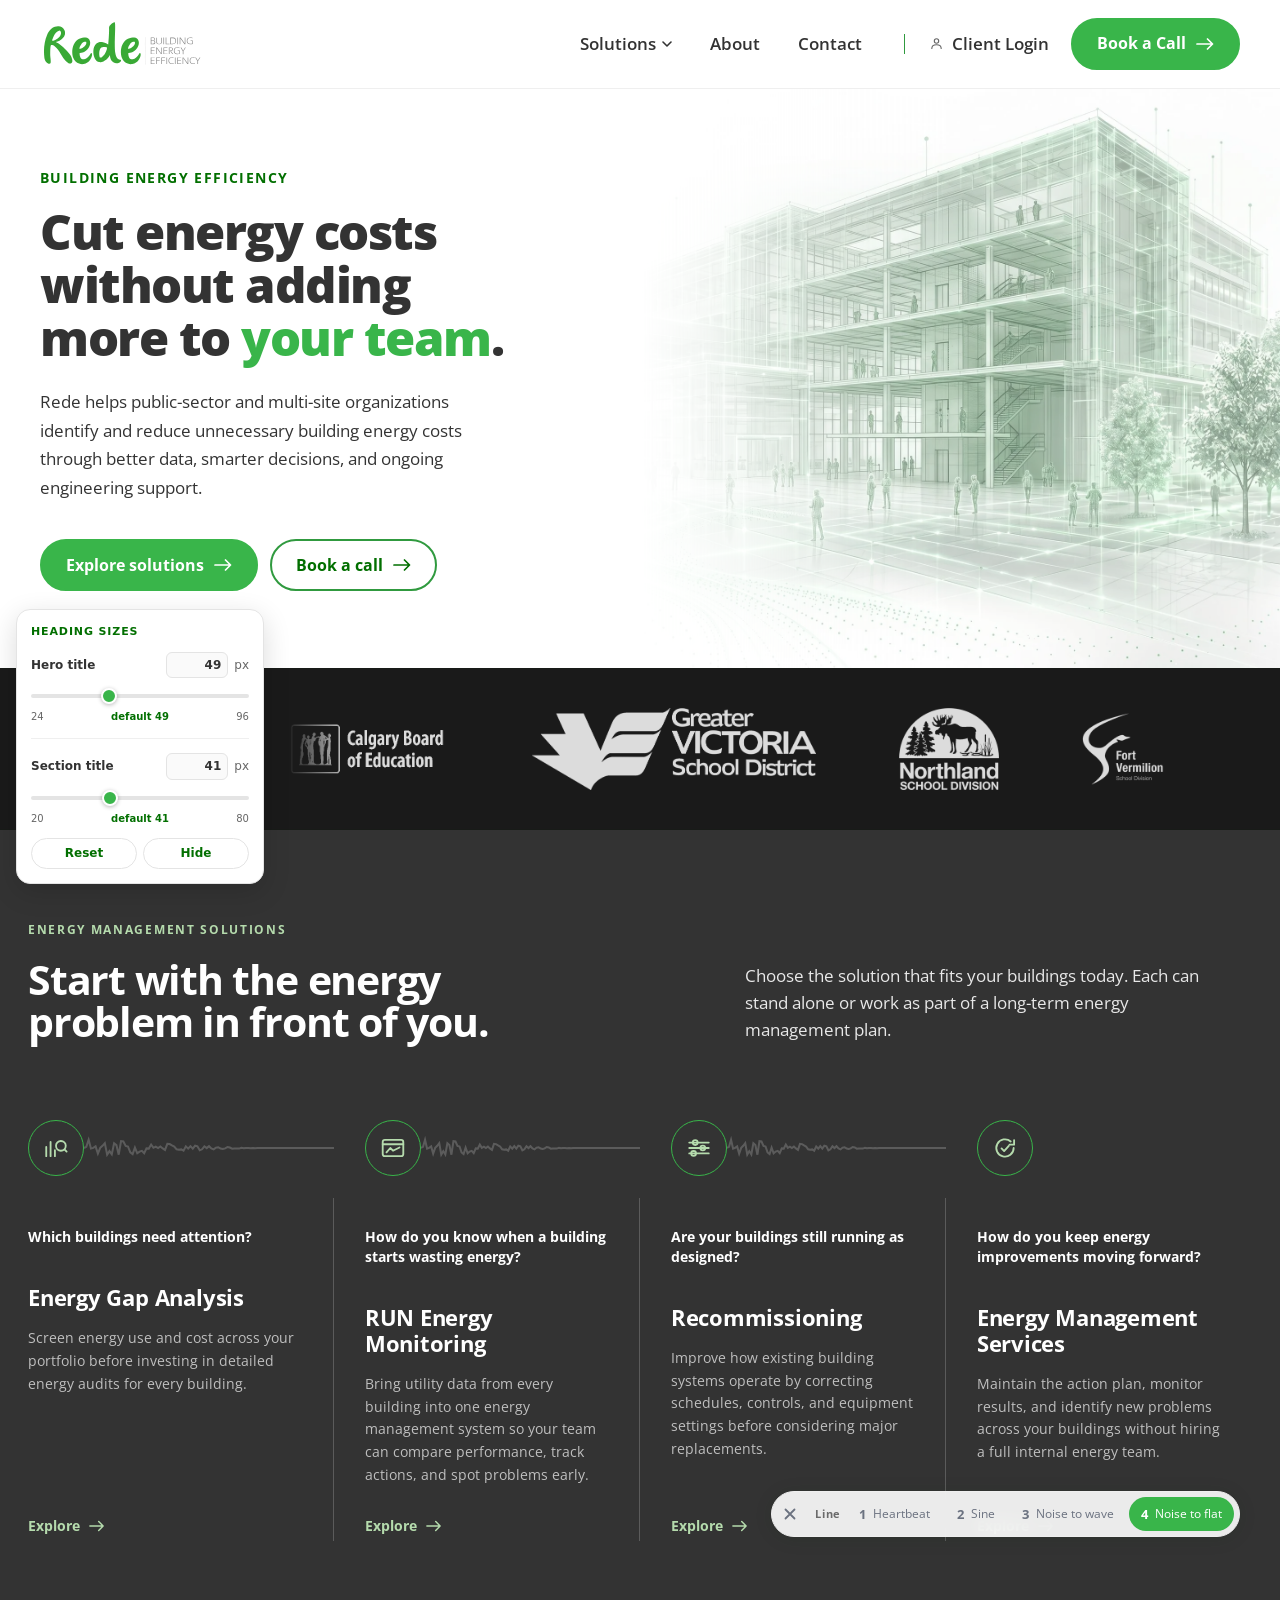
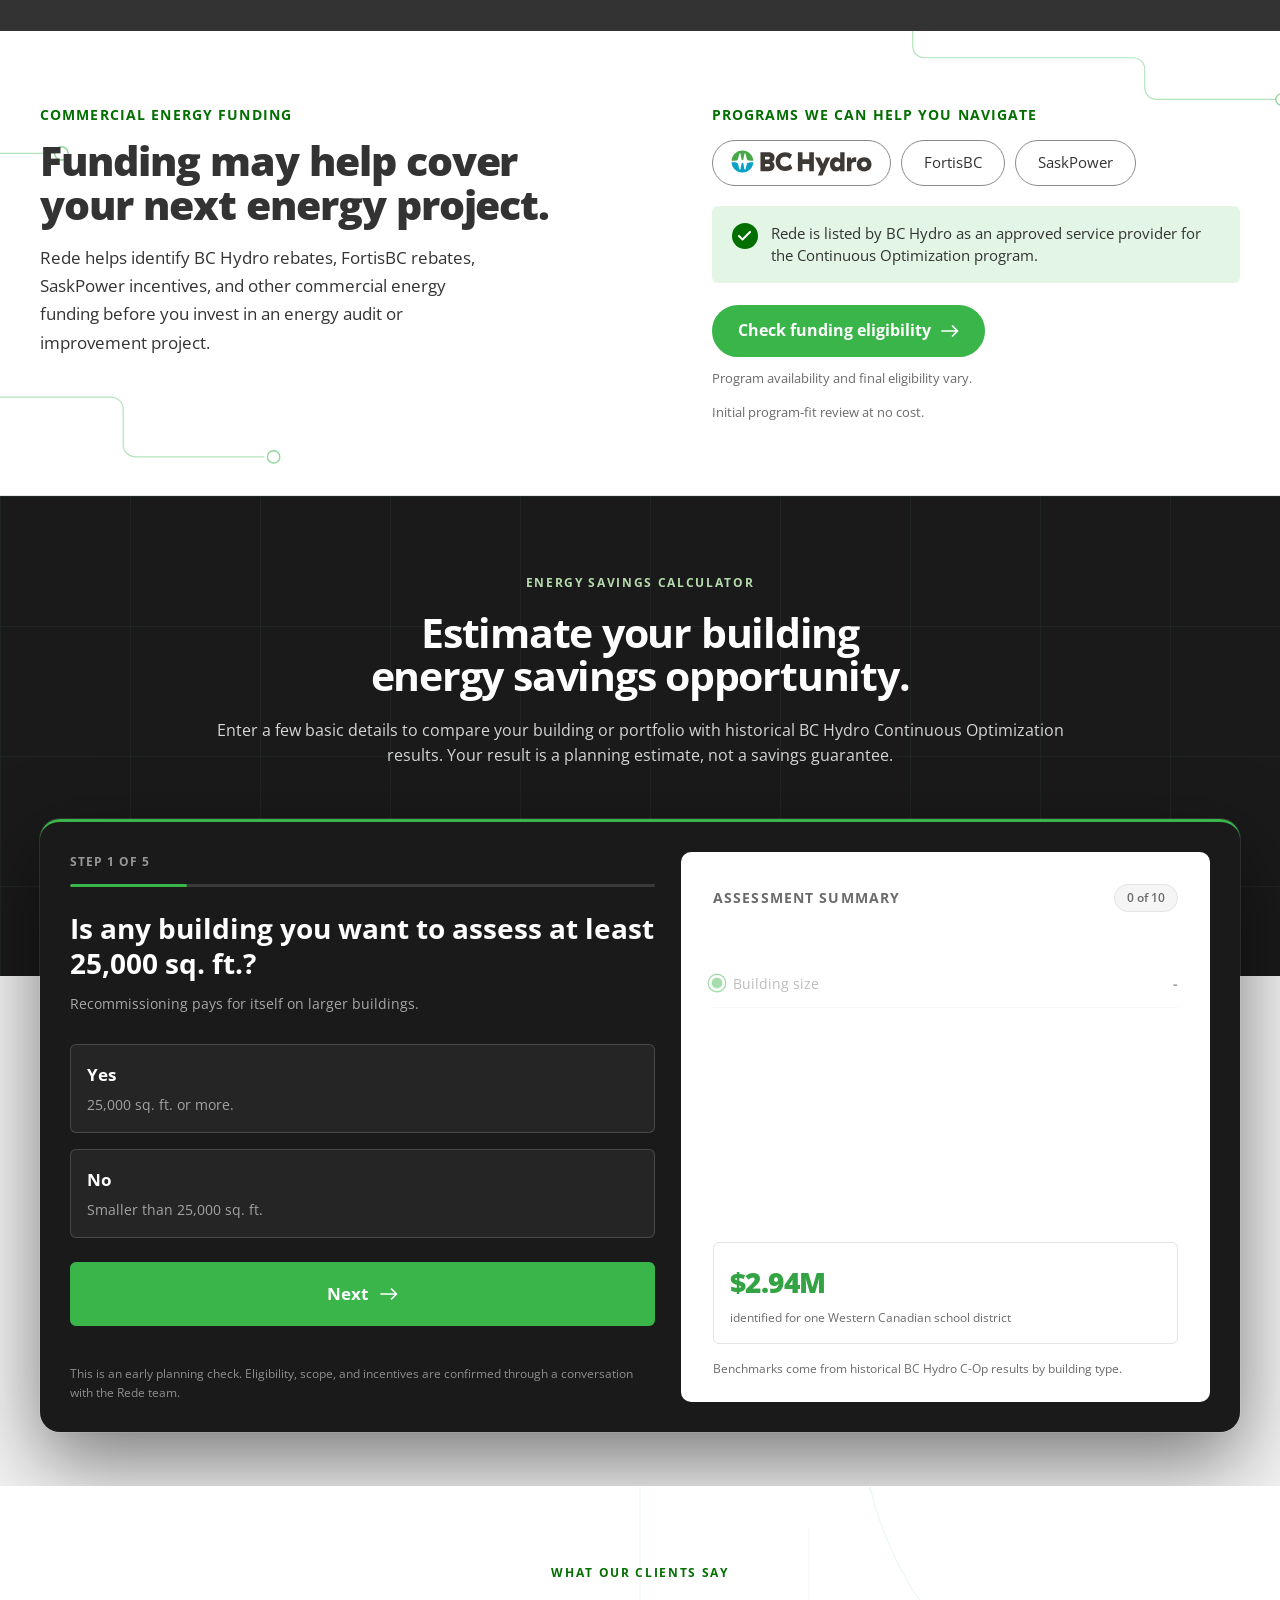
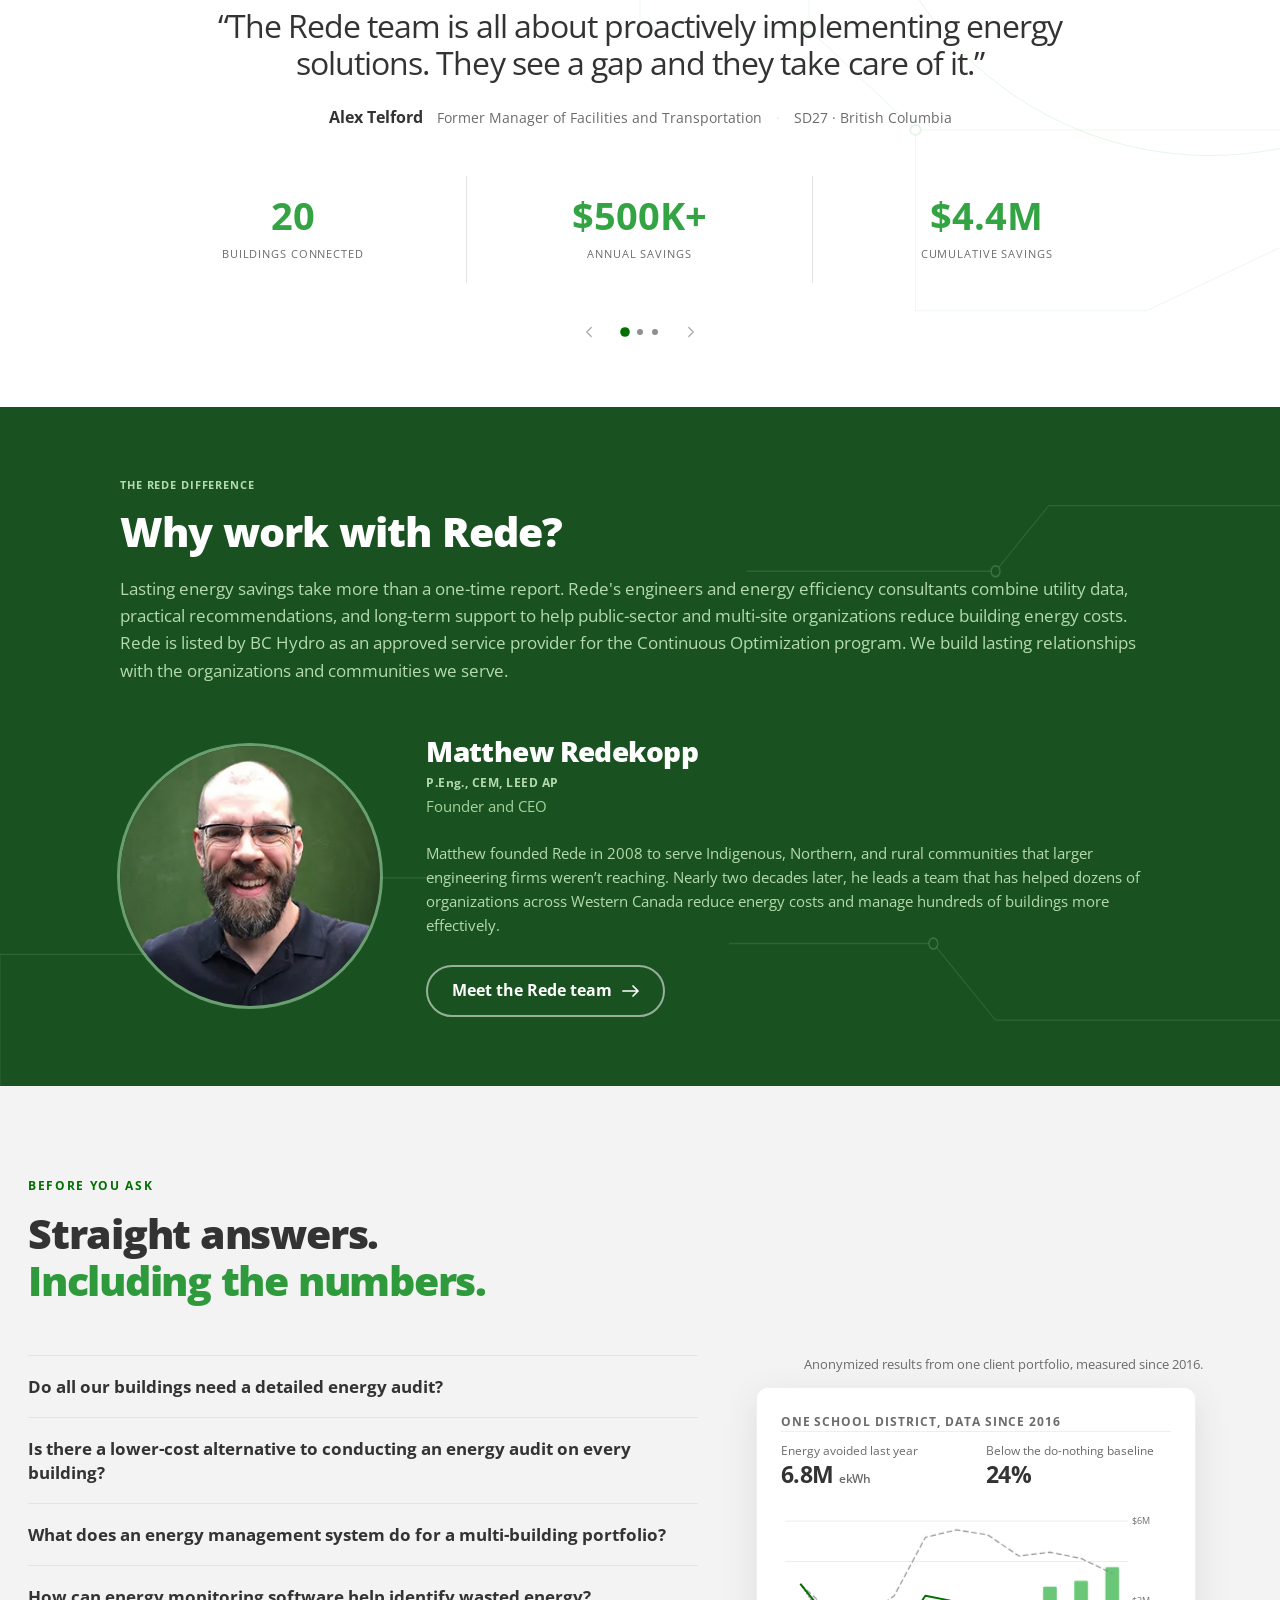
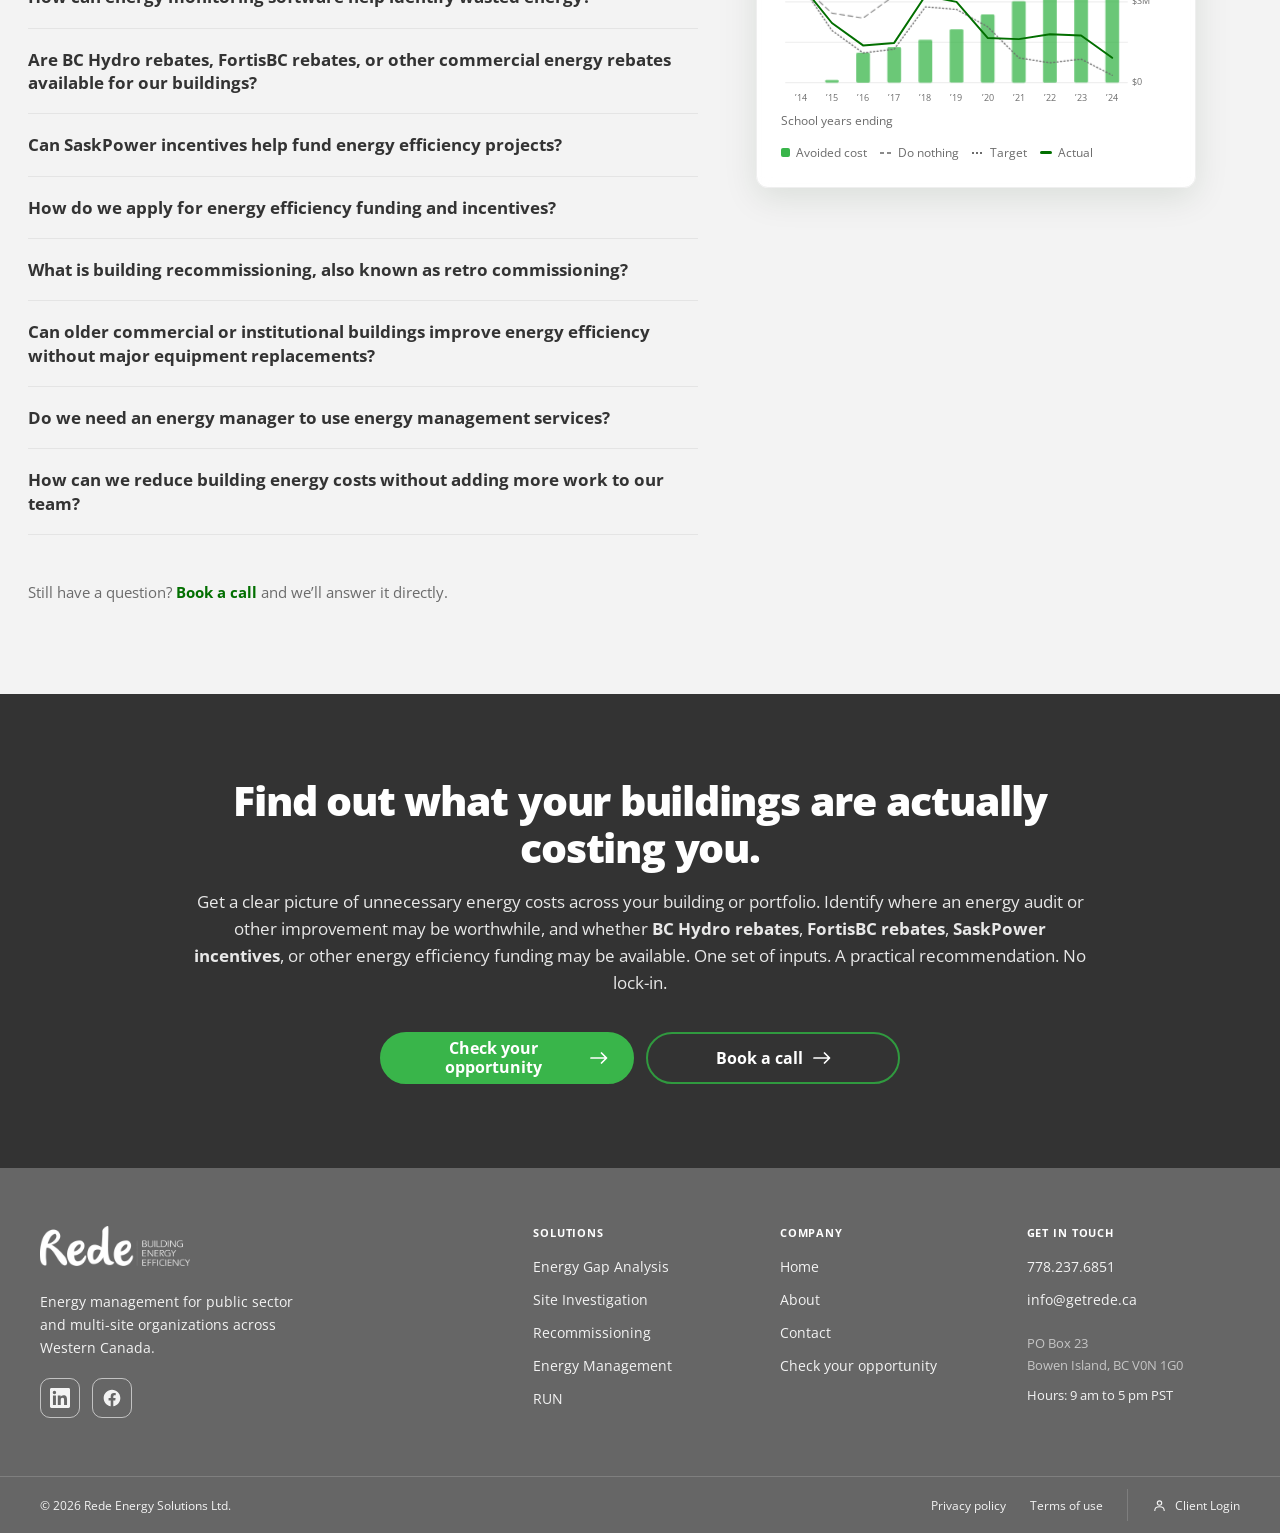
==== index.html @ 1fde62d8 "Solo BC Hydro conserva su logo; FortisBC y SaskPower vuelven a texto Lo pide el usuario. Encaja con " ====
<!DOCTYPE html>
<html lang="en-CA">
<head>
<meta charset="UTF-8">
<meta name="viewport" content="width=device-width, initial-scale=1.0">
<title>Rede Energy Solutions | Building Energy Efficiency</title>
<meta name="description" content="Rede helps public sector and multi-site organizations find and recover unnecessary energy costs through better data, smarter decisions, and engineering expertise that stays engaged for the long term.">

<!-- Maqueta de trabajo interna. No debe indexarse. -->
<meta name="robots" content="noindex, nofollow">

<link rel="preconnect" href="https://fonts.googleapis.com">
<link rel="preconnect" href="https://fonts.gstatic.com" crossorigin>
<link href="https://fonts.googleapis.com/css2?family=Open+Sans:wght@400;600;700;800&display=swap" rel="stylesheet">

<link rel="stylesheet" href="css/tokens.css?v=202610231005">
<link rel="stylesheet" href="css/style.css?v=202610231005">
<link rel="stylesheet" href="css/d2.css?v=202610231005">
<link rel="stylesheet" href="css/d2-variantes.css?v=202610231005">
<!-- selector.css retirado con el selector de version (3/9/2026): solo
     define .selector-v y una regla que lo recolocaba en modo edicion.
     Las otras dos paginas lo siguen cargando. -->
<!-- Regulador de tamano de titulares: herramienta de trabajo -->
<link rel="stylesheet" href="css/ajuste-titulos.css?v=202610231005">
</head>
<body class="d2 home-page">

<!-- ==========================================================================
     BARRA SUPERIOR
     Enlaces secundarios, como en la referencia. Saca Client Login del
     header principal y le deja sitio a la navegacion.
     ========================================================================== -->
<!-- ==========================================================================
     HEADER
     Al montarlo en Elementor: UN SOLO contenedor raiz.
     Ver Get Rede/WORDPRESS-ARRANQUE.md, esto costo 6 horas en BCGGA.
     ========================================================================== -->
<header class="header" id="header">
  <div class="header__inner">

    <a href="index.html" class="header__logo" aria-label="Rede Energy Solutions, home">
      <img src="assets/Rede-logo.svg" alt="Rede, Building Energy Efficiency" width="360" height="108">
    </a>

    <nav class="nav" aria-label="Main">
      <ul class="nav__list">
        <li class="nav__item nav__item--has-drop">
          <button class="nav__link nav__toggle" aria-expanded="false" aria-controls="drop-solutions">
            Solutions
            <svg class="nav__caret" width="10" height="6" viewBox="0 0 10 6" aria-hidden="true">
              <path d="M1 1l4 4 4-4" fill="none" stroke="currentColor" stroke-width="1.6"
                    stroke-linecap="round" stroke-linejoin="round"/>
            </svg>
          </button>
          <div class="nav__drop" id="drop-solutions" hidden>

            <ul class="nav__drop__lista">
              <li>
                <a href="energy-gap-analysis.html" data-mega-img="assets/img/banners/senal-1.jpg" data-mega-cif="9.5%" data-mega-txt="average historical cost reduction for schools.">
                  <span class="nav__drop__icono" aria-hidden="true">
                    <!-- Lupa sobre grafico: el diagnostico -->
                    <svg width="22" height="22" viewBox="0 0 24 24" fill="none">
                      <circle cx="10.5" cy="10.5" r="6.5" stroke="currentColor" stroke-width="1.8"/>
                      <path d="M15.5 15.5L21 21" stroke="currentColor" stroke-width="1.8" stroke-linecap="round"/>
                      <path d="M8 11.5v2M10.5 8.5v5M13 10v3.5" stroke="currentColor" stroke-width="1.6" stroke-linecap="round"/>
                    </svg>
                  </span>
                  <span>Energy Gap Analysis<small>Affordable one-time diagnostic</small></span>
                </a>
              </li>

              <li>
                <a href="run.html" data-mega-img="assets/img/banners/consumo-descendente.jpg" data-mega-cif="$2.94M" data-mega-txt="identified for one Western Canadian school district.">
                  <span class="nav__drop__icono" aria-hidden="true">
                    <!-- Panel de control: la plataforma -->
                    <svg width="22" height="22" viewBox="0 0 24 24" fill="none">
                      <rect x="3" y="4" width="18" height="16" rx="2" stroke="currentColor" stroke-width="1.8"/>
                      <path d="M3 9h18" stroke="currentColor" stroke-width="1.8"/>
                      <path d="M7 13v3M11 12v4M15 14v2" stroke="currentColor" stroke-width="1.8" stroke-linecap="round"/>
                    </svg>
                  </span>
                  <span>RUN<small>Utility management platform</small></span>
                </a>
              </li>

              <li>
                <a href="recommissioning.html" data-mega-img="assets/img/banners/esquema-mecanico.jpg" data-mega-cif="1.8 yrs" data-mega-txt="average simple payback across school projects.">
                  <span class="nav__drop__icono" aria-hidden="true">
                    <!-- Llave inglesa: el ajuste de la instalacion.
                         Un solo trazo cerrado: boca abierta arriba y mango en
                         diagonal. El anterior llevaba un fragmento suelto que
                         se leia como un trazo roto. -->
                    <svg width="22" height="22" viewBox="0 0 24 24" fill="none">
                      <path d="M15.6 3.4a5 5 0 00-4.9 8.3l-6.4 6.4a1.9 1.9 0 002.6 2.6l6.4-6.4a5 5 0 008.3-4.9l-3.1 3.1-3.4-.6-.6-3.4 3.1-3.1z"
                            stroke="currentColor" stroke-width="1.7" stroke-linejoin="round"/>
                    </svg>
                  </span>
                  <span>Recommissioning<small>Project-based service</small></span>
                </a>
              </li>

              <li>
                <a href="energy-management.html" data-mega-img="assets/img/banners/senal-3.jpg" data-mega-cif="2008" data-mega-txt="working with public sector portfolios since.">
                  <span class="nav__drop__icono" aria-hidden="true">
                    <!-- Ciclo continuo: el programa que no termina.
                         Puntas en V tangentes al arco. Las anteriores eran
                         escuadras y no se leian como flecha. -->
                    <svg width="22" height="22" viewBox="0 0 24 24" fill="none">
                      <path d="M20.5 12a8.5 8.5 0 01-14.6 5.9" stroke="currentColor"
                            stroke-width="1.7" stroke-linecap="round"/>
                      <path d="M3.5 12a8.5 8.5 0 0114.6-5.9" stroke="currentColor"
                            stroke-width="1.7" stroke-linecap="round"/>
                      <path d="M9.4 18.4L5.9 17.9l-.5 3.5" stroke="currentColor"
                            stroke-width="1.7" stroke-linecap="round" stroke-linejoin="round"/>
                      <path d="M14.6 5.6l3.5.5.5-3.5" stroke="currentColor"
                            stroke-width="1.7" stroke-linecap="round" stroke-linejoin="round"/>
                    </svg>
                  </span>
                  <span>Energy Management<small>Full-service program</small></span>
                </a>
              </li>
            </ul>

            <!-- El destacado: en la referencia es una imagen suelta. Aqui la
                 imagen va de fondo y encima el dato que Rede tiene que contar. -->
            <div class="nav__drop__destacado">
              <picture><source srcset="assets/img/banners/esquema-mecanico.webp" type="image/webp"><img src="assets/img/banners/esquema-mecanico.jpg" alt="" aria-hidden="true" decoding="async" data-mega-destino></picture>
              <p class="nav__drop__cifra" data-mega-cifra>$2.94M</p>
              <p class="nav__drop__texto" data-mega-texto>
                identified for one Western Canadian school district.
              </p>
              <a href="#calculator" class="nav__drop__enlace">
                Check your opportunity
                <svg width="18" height="12" viewBox="0 0 18 12" aria-hidden="true">
                  <path d="M11.5 1L16.5 6L11.5 11M16 6H1" fill="none" stroke="currentColor"
                        stroke-width="1.8" stroke-linecap="round" stroke-linejoin="round"/>
                </svg>
              </a>
            </div>

          </div>
        </li>
        <li class="nav__item"><a class="nav__link" href="about.html">About</a></li>
        <li class="nav__item"><a class="nav__link" href="contact.html">Contact</a></li>
      </ul>
    </nav>

    <div class="header__actions">
      <a href="client-login.html" class="d2-btn d2-btn--linea header__login-btn">
        <svg width="15" height="15" viewBox="0 0 24 24" fill="none" aria-hidden="true">
          <circle cx="12" cy="8" r="3.5" stroke="currentColor" stroke-width="1.8"/>
          <path d="M4.5 20c0-3.6 3.4-6 7.5-6s7.5 2.4 7.5 6" stroke="currentColor"
                stroke-width="1.8" stroke-linecap="round"/>
        </svg>
        Client Login
      </a>
      <a href="contact.html" class="d2-btn d2-btn--solido">
        Book a Call
        <svg width="18" height="12" viewBox="0 0 18 12" aria-hidden="true">
          <path d="M11.5 1L16.5 6L11.5 11M16 6H1" fill="none" stroke="currentColor"
                stroke-width="1.7" stroke-linecap="round" stroke-linejoin="round"/>
        </svg>
      </a>
    </div>

    <button class="burger" aria-label="Open menu" aria-expanded="false" aria-controls="mobile-menu">
      <span></span><span></span><span></span>
    </button>
  </div>

    <!-- El velo: atenua la pagina y es la zona de cierre al tocar fuera. -->
  <div class="menu-velo" id="menu-velo" hidden></div>

  <div class="mobile-menu" id="mobile-menu" hidden>

    <!-- El panel tapa el header entero, asi que la marca se repite aqui: sin
         ella el menu abierto no dice de quien es. -->
    <a href="index.html" class="mobile-menu__logo" aria-label="Rede Energy Solutions, home">
      <img src="assets/Rede-logo.svg" alt="Rede, Building Energy Efficiency" width="360" height="108">
    </a>

    <nav aria-label="Mobile">

      <p class="mobile-menu__rotulo">Solutions</p>
      <div class="mobile-menu__sub">
        <a href="energy-gap-analysis.html">
          <span class="mobile-menu__icono" aria-hidden="true">
            <svg width="22" height="22" viewBox="0 0 24 24" fill="none">
              <circle cx="10.5" cy="10.5" r="6.5" stroke="currentColor" stroke-width="1.8"/>
              <path d="M15.5 15.5L21 21" stroke="currentColor" stroke-width="1.8" stroke-linecap="round"/>
              <path d="M8 11.5v2M10.5 8.5v5M13 10v3.5" stroke="currentColor" stroke-width="1.6" stroke-linecap="round"/>
              </svg>
          </span>
          <span>Energy Gap Analysis<small>Affordable one-time diagnostic</small></span>
        </a>
        <a href="run.html">
          <span class="mobile-menu__icono" aria-hidden="true">
            <svg width="22" height="22" viewBox="0 0 24 24" fill="none">
              <rect x="3" y="4" width="18" height="16" rx="2" stroke="currentColor" stroke-width="1.8"/>
              <path d="M3 9h18" stroke="currentColor" stroke-width="1.8"/>
              <path d="M7 13v3M11 12v4M15 14v2" stroke="currentColor" stroke-width="1.8" stroke-linecap="round"/>
              </svg>
          </span>
          <span>RUN<small>Utility management platform</small></span>
        </a>
        <a href="recommissioning.html">
          <span class="mobile-menu__icono" aria-hidden="true">
            <svg width="22" height="22" viewBox="0 0 24 24" fill="none">
              <path d="M15.6 3.4a5 5 0 00-4.9 8.3l-6.4 6.4a1.9 1.9 0 002.6 2.6l6.4-6.4a5 5 0 008.3-4.9l-3.1 3.1-3.4-.6-.6-3.4 3.1-3.1z"
              stroke="currentColor" stroke-width="1.7" stroke-linejoin="round"/>
              </svg>
          </span>
          <span>Recommissioning<small>Project-based service</small></span>
        </a>
        <a href="energy-management.html">
          <span class="mobile-menu__icono" aria-hidden="true">
            <svg width="22" height="22" viewBox="0 0 24 24" fill="none">
              <path d="M20.5 12a8.5 8.5 0 01-14.6 5.9" stroke="currentColor"
              stroke-width="1.7" stroke-linecap="round"/>
              <path d="M3.5 12a8.5 8.5 0 0114.6-5.9" stroke="currentColor"
              stroke-width="1.7" stroke-linecap="round"/>
              <path d="M9.4 18.4L5.9 17.9l-.5 3.5" stroke="currentColor"
              stroke-width="1.7" stroke-linecap="round" stroke-linejoin="round"/>
              <path d="M14.6 5.6l3.5.5.5-3.5" stroke="currentColor"
              stroke-width="1.7" stroke-linecap="round" stroke-linejoin="round"/>
              </svg>
          </span>
          <span>Energy Management<small>Full-service program</small></span>
        </a>
      </div>

      <a href="about.html" class="mobile-menu__raiz">About</a>
      <a href="contact.html" class="mobile-menu__raiz">Contact</a>
      <a href="client-login.html" class="mobile-menu__raiz">Client Login</a>
    </nav>

    <a href="contact.html" class="btn btn--primary btn--block">Book a Call</a>
  </div>
</header>


<!-- ==========================================================================
     HERO

     Copy aprobado, sin cambios. El fondo es el render de la empresa: dibujo
     a lapiz de los edificios con lineas de circuito verdes.
     ========================================================================== -->
<!-- ==========================================================================
     HERO — CARRUSEL DE VARIANTES

     Tres versiones del mismo hero para elegir. No gira solo: se cambia con
     los controles, con el teclado o arrastrando en el movil.

     Las tres comparten el MISMO marcado. Lo unico que cambia es una clase en
     la seccion, asi que lo que se compara es la misma pieza con un ajuste,
     sin diferencias escondidas de maquetacion.

     Es andamiaje de decision: al elegir una, se quedan la diapositiva
     ganadora y se retira el resto.
     ========================================================================== -->

<div class="d2-caru" id="caru-hero" data-caru data-caru-fijo="0">

  <div class="d2-caru__diapo es-activa" role="tabpanel" aria-label="Option 1: Original hero">
    <section class="d2-hero">

      <picture><source srcset="assets/img/hero-distrito.webp" type="image/webp"><img class="d2-hero__fondo es-enc-escena" src="assets/img/hero-distrito.jpg"
           alt="" aria-hidden="true" width="1920" height="1304" fetchpriority="high"></picture>

      <div class="d2-hero__inner">

        <div class="d2-hero__texto">
          <p class="d2-hero__eyebrow d2-entra">Building Energy Efficiency</p>

          <h1 class="d2-hero__titulo d2-entra">
            Cut energy costs without adding more to <span class="acento">your team</span>.
          </h1>

          <p class="d2-hero__lead d2-entra">
            Rede helps public-sector and multi-site organizations identify and reduce unnecessary building energy costs through better data, smarter decisions, and ongoing engineering support.
          </p>

          <div class="d2-hero__acciones d2-entra">
            <a href="#solutions" class="d2-btn d2-btn--solido">
              Explore solutions
              <svg width="18" height="12" viewBox="0 0 18 12" aria-hidden="true">
                <path d="M11.5 1L16.5 6L11.5 11M16 6H1" fill="none" stroke="currentColor"
                      stroke-width="1.7" stroke-linecap="round" stroke-linejoin="round"/>
              </svg>
            </a>
            <a href="contact.html" class="d2-btn d2-btn--linea">
              Book a call
              <svg width="18" height="12" viewBox="0 0 18 12" aria-hidden="true">
                <path d="M11.5 1L16.5 6L11.5 11M16 6H1" fill="none" stroke="currentColor"
                      stroke-width="1.7" stroke-linecap="round" stroke-linejoin="round"/>
              </svg>
            </a>
          </div>
        </div>

          <!-- EL PANEL DE DATOS SE MUDO AL FAQ (16/9/2026)

          La grafica de los doce anos, con su rotulo y sus dos cifras, vive
          ahora en la seccion de preguntas: es donde el titular promete
          numeros --"Straight answers. Including the numbers."-- y donde el
          dato responde a algo que el visitante acaba de preguntarse.

          El hero se queda solo con la ilustracion del edificio. -->
      </div>
    </section>
  </div>

  <div class="d2-caru__diapo" role="tabpanel" aria-label="Option 2: Smaller panel, render on the right" hidden>
    <section class="d2-hero es-variante-b">

      <picture><source srcset="assets/img/building-render.webp" type="image/webp"><img class="d2-hero__fondo" src="assets/img/building-render.jpg"
           alt="" aria-hidden="true" width="1920" height="1047" fetchpriority="high"></picture>

      <div class="d2-hero__inner">

        <div class="d2-hero__texto">
          <p class="d2-hero__eyebrow d2-entra">Building Energy Efficiency</p>

          <h1 class="d2-hero__titulo d2-entra">
            Cut energy costs without adding more to <span class="acento">your team</span>.
          </h1>

          <p class="d2-hero__lead d2-entra">
            Rede helps public-sector and multi-site organizations identify and reduce unnecessary building energy costs through better data, smarter decisions, and ongoing engineering support.
          </p>

          <div class="d2-hero__acciones d2-entra">
            <a href="#solutions" class="d2-btn d2-btn--solido">
              Explore solutions
              <svg width="18" height="12" viewBox="0 0 18 12" aria-hidden="true">
                <path d="M11.5 1L16.5 6L11.5 11M16 6H1" fill="none" stroke="currentColor"
                      stroke-width="1.7" stroke-linecap="round" stroke-linejoin="round"/>
              </svg>
            </a>
            <a href="contact.html" class="d2-btn d2-btn--linea">
              Book a call
              <svg width="18" height="12" viewBox="0 0 18 12" aria-hidden="true">
                <path d="M11.5 1L16.5 6L11.5 11M16 6H1" fill="none" stroke="currentColor"
                      stroke-width="1.7" stroke-linecap="round" stroke-linejoin="round"/>
              </svg>
            </a>
          </div>
        </div>

      </div>
    </section>
  </div>

  <div class="d2-caru__diapo" role="tabpanel" aria-label="Option 3: Translucent panel, render on the right" hidden>
    <section class="d2-hero es-variante-c">

      <picture><source srcset="assets/img/building-render.webp" type="image/webp"><img class="d2-hero__fondo" src="assets/img/building-render.jpg"
           alt="" aria-hidden="true" width="1920" height="1047" fetchpriority="high"></picture>

      <div class="d2-hero__inner">

        <div class="d2-hero__texto">
          <p class="d2-hero__eyebrow d2-entra">Building Energy Efficiency</p>

          <h1 class="d2-hero__titulo d2-entra">
            Cut energy costs without adding more to <span class="acento">your team</span>.
          </h1>

          <p class="d2-hero__lead d2-entra">
            Rede helps public-sector and multi-site organizations identify and reduce unnecessary building energy costs through better data, smarter decisions, and ongoing engineering support.
          </p>

          <div class="d2-hero__acciones d2-entra">
            <a href="#solutions" class="d2-btn d2-btn--solido">
              Explore solutions
              <svg width="18" height="12" viewBox="0 0 18 12" aria-hidden="true">
                <path d="M11.5 1L16.5 6L11.5 11M16 6H1" fill="none" stroke="currentColor"
                      stroke-width="1.7" stroke-linecap="round" stroke-linejoin="round"/>
              </svg>
            </a>
            <a href="contact.html" class="d2-btn d2-btn--linea">
              Book a call
              <svg width="18" height="12" viewBox="0 0 18 12" aria-hidden="true">
                <path d="M11.5 1L16.5 6L11.5 11M16 6H1" fill="none" stroke="currentColor"
                      stroke-width="1.7" stroke-linecap="round" stroke-linejoin="round"/>
              </svg>
            </a>
          </div>
        </div>

      </div>
    </section>
  </div>

  <div class="d2-caru__mandos">
    <button class="d2-caru__ocultar" type="button" data-caru-ocultar aria-expanded="true" aria-label="Close options">
      <svg width="12" height="12" viewBox="0 0 12 12" aria-hidden="true"><path d="M1.5 1.5l9 9M10.5 1.5l-9 9" fill="none" stroke="currentColor" stroke-width="1.8" stroke-linecap="round"/></svg>
    </button>
    <button class="d2-caru__flecha" type="button" data-caru-ir="-1" aria-label="Previous hero">
      <svg width="9" height="14" viewBox="0 0 9 14" aria-hidden="true"><path d="M7.5 1L1.5 7l6 6" fill="none" stroke="currentColor" stroke-width="1.8" stroke-linecap="round" stroke-linejoin="round"/></svg>
    </button>

    <div class="d2-caru__puntos" role="tablist" aria-label="Hero version">
      <button class="d2-caru__punto es-activo" type="button" role="tab" aria-selected="true"  data-caru-a="0"><span>1</span><small>Original</small></button>
      <button class="d2-caru__punto"           type="button" role="tab" aria-selected="false" data-caru-a="1"><span>2</span><small>Smaller panel</small></button>
      <button class="d2-caru__punto"           type="button" role="tab" aria-selected="false" data-caru-a="2"><span>3</span><small>Translucent</small></button>
    </div>

    <button class="d2-caru__flecha" type="button" data-caru-ir="1" aria-label="Next hero">
      <svg width="9" height="14" viewBox="0 0 9 14" aria-hidden="true"><path d="M1.5 1l6 6-6 6" fill="none" stroke="currentColor" stroke-width="1.8" stroke-linecap="round" stroke-linejoin="round"/></svg>
    </button>
  </div>
</div>


<!-- ==========================================================================
     BARRA DE LOGOS: MARQUEE

     Logos reales de clientes, en blanco y negro con fondo transparente.
     Los duplicados llevan aria-hidden: son copia visual para el bucle, no
     contenido que deba leer un lector de pantalla.
     ========================================================================== -->
<!-- ==========================================================================
     LOGOS DE CLIENTE — CARRUSEL DE VARIANTES

     Tres formas de presentar las mismas tres piezas de copy:
     el titular, la etiqueta y la cifra de $4.4M.
     ========================================================================== -->

<!-- Variante fijada: Three blocks. Las otras dos siguen en el marcado,
     ocultas. Para recuperarlas basta quitar data-caru-fijo. -->
<div class="d2-caru" id="caru-logos" data-caru data-caru-fijo="1">

  <div class="d2-caru__diapo es-activa" role="tabpanel" aria-label="Option 1: Marquee">
    <section class="d2-logos" aria-labelledby="logos-titulo">
      <p class="d2-logos__titulo" id="logos-titulo">
        Public sector portfolios we have worked with
      </p>

      <div class="d2-marquee">

        <div class="d2-marquee__pista">
          <!-- Cuatro distritos, repetidos hasta cubrir el ancho -->
          <img src="assets/img/logos-clientes/calgary-board.png" alt="Calgary Board of Education" width="200" height="200" loading="eager" decoding="async">
          <img src="assets/img/logos-clientes/greater-victoria.png" alt="Greater Victoria School District" width="200" height="200" loading="eager" decoding="async">
          <img src="assets/img/logos-clientes/northland.png" alt="Northland School Division" width="200" height="200" loading="eager" decoding="async">
          <img src="assets/img/logos-clientes/fort-vermilion.png" alt="Fort Vermilion School Division" width="200" height="200" loading="eager" decoding="async">
          <img src="assets/img/logos-clientes/calgary-board.png" alt="Calgary Board of Education" width="200" height="200" loading="eager" decoding="async">
          <img src="assets/img/logos-clientes/greater-victoria.png" alt="Greater Victoria School District" width="200" height="200" loading="eager" decoding="async">
          <img src="assets/img/logos-clientes/northland.png" alt="Northland School Division" width="200" height="200" loading="eager" decoding="async">
          <img src="assets/img/logos-clientes/fort-vermilion.png" alt="Fort Vermilion School Division" width="200" height="200" loading="eager" decoding="async">
          <img src="assets/img/logos-clientes/calgary-board.png" alt="Calgary Board of Education" width="200" height="200" loading="eager" decoding="async">
          <img src="assets/img/logos-clientes/greater-victoria.png" alt="Greater Victoria School District" width="200" height="200" loading="eager" decoding="async">
          <!-- Duplicado exacto: el bucle desplaza -50%, asi que las
               dos mitades tienen que ser identicas -->
          <img src="assets/img/logos-clientes/calgary-board.png" alt="" aria-hidden="true" width="200" height="200" loading="eager" decoding="async">
          <img src="assets/img/logos-clientes/greater-victoria.png" alt="" aria-hidden="true" width="200" height="200" loading="eager" decoding="async">
          <img src="assets/img/logos-clientes/northland.png" alt="" aria-hidden="true" width="200" height="200" loading="eager" decoding="async">
          <img src="assets/img/logos-clientes/fort-vermilion.png" alt="" aria-hidden="true" width="200" height="200" loading="eager" decoding="async">
          <img src="assets/img/logos-clientes/calgary-board.png" alt="" aria-hidden="true" width="200" height="200" loading="eager" decoding="async">
          <img src="assets/img/logos-clientes/greater-victoria.png" alt="" aria-hidden="true" width="200" height="200" loading="eager" decoding="async">
          <img src="assets/img/logos-clientes/northland.png" alt="" aria-hidden="true" width="200" height="200" loading="eager" decoding="async">
          <img src="assets/img/logos-clientes/fort-vermilion.png" alt="" aria-hidden="true" width="200" height="200" loading="eager" decoding="async">
          <img src="assets/img/logos-clientes/calgary-board.png" alt="" aria-hidden="true" width="200" height="200" loading="eager" decoding="async">
          <img src="assets/img/logos-clientes/greater-victoria.png" alt="" aria-hidden="true" width="200" height="200" loading="eager" decoding="async">
        </div>

        <div class="d2-marquee__pista d2-marquee__pista--inversa">
          <!-- Los otros tres, en sentido contrario -->
          <img src="assets/img/logos-clientes/cariboo-chilcotin.png" alt="Cariboo Chilcotin School District" width="200" height="200" loading="eager" decoding="async">
          <img src="assets/img/logos-clientes/sunshine-coast.png" alt="Sunshine Coast School District" width="200" height="200" loading="eager" decoding="async">
          <img src="assets/img/logos-clientes/grande-prairie.png" alt="Grande Prairie Public School Division" width="200" height="200" loading="eager" decoding="async">
          <img src="assets/img/logos-clientes/cariboo-chilcotin.png" alt="Cariboo Chilcotin School District" width="200" height="200" loading="eager" decoding="async">
          <img src="assets/img/logos-clientes/sunshine-coast.png" alt="Sunshine Coast School District" width="200" height="200" loading="eager" decoding="async">
          <img src="assets/img/logos-clientes/grande-prairie.png" alt="Grande Prairie Public School Division" width="200" height="200" loading="eager" decoding="async">
          <img src="assets/img/logos-clientes/cariboo-chilcotin.png" alt="Cariboo Chilcotin School District" width="200" height="200" loading="eager" decoding="async">
          <img src="assets/img/logos-clientes/sunshine-coast.png" alt="Sunshine Coast School District" width="200" height="200" loading="eager" decoding="async">
          <img src="assets/img/logos-clientes/grande-prairie.png" alt="Grande Prairie Public School Division" width="200" height="200" loading="eager" decoding="async">
          <img src="assets/img/logos-clientes/cariboo-chilcotin.png" alt="Cariboo Chilcotin School District" width="200" height="200" loading="eager" decoding="async">
          <!-- Duplicado exacto: el bucle desplaza -50%, asi que las
               dos mitades tienen que ser identicas -->
          <img src="assets/img/logos-clientes/cariboo-chilcotin.png" alt="" aria-hidden="true" width="200" height="200" loading="eager" decoding="async">
          <img src="assets/img/logos-clientes/sunshine-coast.png" alt="" aria-hidden="true" width="200" height="200" loading="eager" decoding="async">
          <img src="assets/img/logos-clientes/grande-prairie.png" alt="" aria-hidden="true" width="200" height="200" loading="eager" decoding="async">
          <img src="assets/img/logos-clientes/cariboo-chilcotin.png" alt="" aria-hidden="true" width="200" height="200" loading="eager" decoding="async">
          <img src="assets/img/logos-clientes/sunshine-coast.png" alt="" aria-hidden="true" width="200" height="200" loading="eager" decoding="async">
          <img src="assets/img/logos-clientes/grande-prairie.png" alt="" aria-hidden="true" width="200" height="200" loading="eager" decoding="async">
          <img src="assets/img/logos-clientes/cariboo-chilcotin.png" alt="" aria-hidden="true" width="200" height="200" loading="eager" decoding="async">
          <img src="assets/img/logos-clientes/sunshine-coast.png" alt="" aria-hidden="true" width="200" height="200" loading="eager" decoding="async">
          <img src="assets/img/logos-clientes/grande-prairie.png" alt="" aria-hidden="true" width="200" height="200" loading="eager" decoding="async">
          <img src="assets/img/logos-clientes/cariboo-chilcotin.png" alt="" aria-hidden="true" width="200" height="200" loading="eager" decoding="async">
        </div>

      </div>
    </section>
  </div>

  <div class="d2-caru__diapo" role="tabpanel" aria-label="Option 2: Three blocks" hidden>
    <!-- ====================================================================
         OPCION 2 — tres bloques

         Izquierda:  el titular.
         Centro:     la etiqueta y, debajo, los logos.
         Derecha:    la cifra.

         Los logos NO se reparten entre columnas: estan todos en el centro,
         en marquesina. Repartidos, la misma marca aparecia dos veces y se
         leia como si fueran clientes distintos.

         Se ven cinco a la vez para que salgan grandes; el resto va
         entrando por la derecha. La pista esta duplicada: es lo que hace
         que el bucle no tenga un salto visible al reiniciar.
         ==================================================================== -->
    <section class="d2-logos--dos" data-logos-tono="oscuro">
      <div class="d2-logos--dos__inner">

        <!-- COLUMNA RETIRADA (4/9/2026): el titular. La seccion se deja solo
             con el eyebrow y los logos, mas sobria.

        <div class="d2-logos--dos__izq">
          <p class="d2-logos--dos__titular">
            Proven across[[br]]complex multi-site[[br]]portfolios
          </p>
        </div>
        -->

        <!-- La cifra vuelve (7/9/2026) y ahora va a la IZQUIERDA, sobre
             fondo oscuro: es la composicion que pidio el cliente. El copy
             es el que ya teniamos, sin tocar una palabra. -->
        <div class="d2-logos--dos__der">
          <p class="d2-logos--dos__cifra">$4.4M</p>
          <p class="d2-logos--dos__cifra-pie">Cumulative savings</p>
          <p class="d2-logos--dos__cifra-nota">for one client, over&nbsp;12&nbsp;years</p>
        </div>

        <div class="d2-logos--dos__centro">
          <!-- ETIQUETA RETIRADA (7/9/2026): la composicion que eligio el
               cliente no la lleva --la cifra de al lado ya dice que son
               estos logos--. Se deja escrita, no borrada: es copy aprobado
               y volver a ponerla es descomentar.
          <p class="d2-logos--dos__etiqueta">PUBLIC-SECTOR PORTFOLIOS WE&rsquo;VE WORKED WITH</p>
          -->

          <div class="d2-logos--dos__marquesina">
            <div class="d2-logos--dos__pista">
              <img src="assets/img/logos-clientes/calgary-board.png" alt="Calgary Board of Education" width="200" height="200" decoding="async">
              <img src="assets/img/logos-clientes/greater-victoria.png" alt="Greater Victoria School District" width="200" height="200" decoding="async">
              <img src="assets/img/logos-clientes/northland.png" alt="Northland School Division" width="200" height="200" decoding="async">
              <img src="assets/img/logos-clientes/fort-vermilion.png" alt="Fort Vermilion School Division" width="200" height="200" decoding="async">
              <img src="assets/img/logos-clientes/cariboo-chilcotin.png" alt="Cariboo Chilcotin School District" width="200" height="200" decoding="async">
              <img src="assets/img/logos-clientes/grande-prairie.png" alt="Grande Prairie Public Schools" width="200" height="200" decoding="async">
              <img src="assets/img/logos-clientes/sunshine-coast.png" alt="Sunshine Coast School District" width="200" height="200" decoding="async">
              <img src="assets/img/logos-clientes/calgary-board.png" alt="" aria-hidden="true" width="200" height="200" decoding="async">
              <img src="assets/img/logos-clientes/greater-victoria.png" alt="" aria-hidden="true" width="200" height="200" decoding="async">
              <img src="assets/img/logos-clientes/northland.png" alt="" aria-hidden="true" width="200" height="200" decoding="async">
              <img src="assets/img/logos-clientes/fort-vermilion.png" alt="" aria-hidden="true" width="200" height="200" decoding="async">
              <img src="assets/img/logos-clientes/cariboo-chilcotin.png" alt="" aria-hidden="true" width="200" height="200" decoding="async">
              <img src="assets/img/logos-clientes/grande-prairie.png" alt="" aria-hidden="true" width="200" height="200" decoding="async">
              <img src="assets/img/logos-clientes/sunshine-coast.png" alt="" aria-hidden="true" width="200" height="200" decoding="async">
            </div>
          </div>
        </div>


      </div>
    </section>

  </div>

  <div class="d2-caru__diapo" role="tabpanel" aria-label="Option 3: Focus band" hidden>
    <!-- ====================================================================
         OPCION 3 — FRANJA DE FOCO

         Las otras dos presentan los siete logos como iguales. Esta agrupa
         distinto: saca UNO y lo mete en la misma tarjeta que el $4.4M.

         El motivo es que la cifra se sostenga. Suelta en su columna --como
         en la opcion 2-- esta cerca de los logos pero no ligada a ninguno:
         afirma un ahorro sin dejar ver de quien. Dentro de un mismo marco
         que un logo, se lee como el resultado de ese cliente.

         Es el principio de region comun: un contorno visible agrupa mas
         fuerte que la simple cercania. Por eso la tarjeta lleva borde y no
         solo espacio en blanco.

         Los otros seis van al lado, apagados y quietos. No compiten; dan la
         escala ("son muchos distritos") mientras el protagonista sostiene
         el dato.

         Sin movimiento continuo a proposito: lo que se mueve no se lee, y
         estos logos solo aportan si se reconocen. La unica animacion es la
         entrada.
         ==================================================================== -->
    <section class="d2-foco" aria-labelledby="foco-titulo">
      <div class="d2-foco__inner">

        <div class="d2-foco__texto">
          <p class="d2-foco__titular" id="foco-titulo">
            Proven across<br>complex multi-site portfolios
          </p>
          <p class="d2-foco__etiqueta">PUBLIC-SECTOR PORTFOLIOS WE&rsquo;VE WORKED WITH</p>
        </div>

        <!-- La tarjeta: el logo y la cifra comparten marco. Eso es lo que
             ata el dato a un cliente concreto.

             PENDIENTE DE ERICK: falta confirmar cual de los siete distritos
             genero los $4.4M. Calgary Board esta de marcador de posicion.
             Cuando llegue la respuesta se cambia el src y el alt de esta
             imagen, y se saca ese distrito de la lista de al lado. -->
        <div class="d2-foco__prueba">
          <img class="d2-foco__prueba-logo"
               src="assets/img/logos-clientes/calgary-board.png"
               alt="Calgary Board of Education"
               width="400" height="200" loading="lazy" decoding="async">

          <div class="d2-foco__prueba-dato">
            <p class="d2-foco__cifra">$4.4M</p>
            <p class="d2-foco__cifra-pie">Cumulative savings</p>
            <p class="d2-foco__cifra-nota">for one client, over&nbsp;12&nbsp;years</p>
          </div>
        </div>

        <!-- Los seis restantes: campo de apoyo, sin movimiento -->
        <ul class="d2-foco__resto" aria-label="Other public-sector portfolios">
          <li><img src="assets/img/logos-clientes/greater-victoria.png" alt="Greater Victoria School District" width="693" height="200" loading="lazy" decoding="async"></li>
          <li><img src="assets/img/logos-clientes/northland.png" alt="Northland School Division" width="244" height="200" loading="lazy" decoding="async"></li>
          <li><img src="assets/img/logos-clientes/fort-vermilion.png" alt="Fort Vermilion School Division" width="200" height="200" loading="lazy" decoding="async"></li>
          <li><img src="assets/img/logos-clientes/cariboo-chilcotin.png" alt="Cariboo Chilcotin School District" width="400" height="200" loading="lazy" decoding="async"></li>
          <li><img src="assets/img/logos-clientes/grande-prairie.png" alt="Grande Prairie Public Schools" width="197" height="200" loading="lazy" decoding="async"></li>
          <li><img src="assets/img/logos-clientes/sunshine-coast.png" alt="Sunshine Coast School District" width="400" height="200" loading="lazy" decoding="async"></li>
        </ul>

      </div>
    </section>

  </div>

  <div class="d2-caru__mandos">
    <button class="d2-caru__ocultar" type="button" data-caru-ocultar aria-expanded="true" aria-label="Close options">
      <svg width="12" height="12" viewBox="0 0 12 12" aria-hidden="true"><path d="M1.5 1.5l9 9M10.5 1.5l-9 9" fill="none" stroke="currentColor" stroke-width="1.8" stroke-linecap="round"/></svg>
    </button>
    <button class="d2-caru__flecha" type="button" data-caru-ir="-1" aria-label="Previous option">
      <svg width="9" height="14" viewBox="0 0 9 14" aria-hidden="true"><path d="M7.5 1L1.5 7l6 6" fill="none" stroke="currentColor" stroke-width="1.8" stroke-linecap="round" stroke-linejoin="round"/></svg>
    </button>

    <div class="d2-caru__puntos" role="tablist" aria-label="Section version">
      <button class="d2-caru__punto es-activo" type="button" role="tab" aria-selected="true"  data-caru-a="0"><span>1</span><small>Marquee</small></button>
      <button class="d2-caru__punto"           type="button" role="tab" aria-selected="false" data-caru-a="1"><span>2</span><small>Three blocks</small></button>
      <button class="d2-caru__punto"           type="button" role="tab" aria-selected="false" data-caru-a="2"><span>3</span><small>Spotlight</small></button>
    </div>

    <button class="d2-caru__flecha" type="button" data-caru-ir="1" aria-label="Next option">
      <svg width="9" height="14" viewBox="0 0 9 14" aria-hidden="true"><path d="M1.5 1l6 6-6 6" fill="none" stroke="currentColor" stroke-width="1.8" stroke-linecap="round" stroke-linejoin="round"/></svg>
    </button>
  </div>
</div>


<!-- ==========================================================================
     SECCION RUTAS / SOLUTIONS — TRES VARIANTES

     El copy va LITERAL del aprobado (secciones/rutas.html): tres rutas,
     no cuatro ni cinco. El encargo hablaba de "cuatro servicios" y el
     documento del cliente (copy/word/document.xml) describe CINCO tarjetas
     con precio --Energy Gap Analysis, Recommissioning, RUN Intelligence,
     RUN Insights, Energy Management--. Ese reparto de cinco es de la PAGINA
     Solutions, no del bloque de la home. Aqui se respeta el bloque de la
     home, que agrupa esas cinco piezas en tres rutas por VERBO
     (Investigate / Optimize / Manage). No se inventa una cuarta ruta ni se
     bajan precios de la pagina interior: seria copy nuevo. Queda anotado
     como pregunta para Erick.

     Las tres variantes cambian el EJE REAL, no la piel:
       1. AUTOSELECCION  — se entra por la situacion del lector, no por el
                           servicio. El protagonista es la pregunta.
       2. ESCALERA       — un unico eje horizontal de compromiso creciente;
                           las rutas son tramos de una linea continua.
       3. COMPARATIVA    — matriz de filas: se lee por atributo cruzando las
                           tres rutas, no ruta por ruta.
     ========================================================================== -->

<div class="d2-caru" id="caru-rutas" data-caru data-caru-fijo="0">

  <!-- ====================================================================
       OPCION 1 — LA SECUENCIA

       Sustituye a la version de tres rutas. El cambio de fondo: aquella
       planteaba la eleccion como tres caminos paralelos --"if you don't
       know where the costs are", "if your buildings drift"-- y obligaba a
       autodiagnosticarse antes de entender los servicios.

       Esta los presenta como una SECUENCIA numerada: cada paso responde una
       pregunta que surge del anterior. Quien no sabe donde esta no tiene que
       decidir nada; empieza por el 01.

       Cuatro pasos en vez de los cinco del copy aprobado: RUN Intelligence e
       Insights van juntos como "RUN Energy Monitoring", porque en la home la
       diferencia entre las dos modalidades es ruido. Se detallan en la
       pagina de RUN.

       La linea que conecta los circulos es el mismo lenguaje del mapa de
       cartera: nodos enlazados. No es decoracion, dice que hay un orden.
       ==================================================================== -->
  <div class="d2-caru__diapo es-activa" role="tabpanel" aria-label="Option 1: Sequence">
    <section class="d2-rutas-sec" aria-labelledby="rutas-sec-titulo">
      <div class="d2-rutas-sec__inner">

        <!-- La cabecera va a dos columnas: el titular pesa a la izquierda y
             la entradilla acompana a la derecha, sin competir. -->
        <div class="d2-rutas-sec__cabecera">
          <div>
            <p class="d2-rutas-sec__eyebrow">Energy management solutions</p>
            <h2 class="d2-rutas-sec__titulo" id="rutas-sec-titulo">
              <!-- Copy final del cliente (14/9/2026). Sustituye a "From
                   scattered signals to measurable action".

                   El corte va forzado, y donde va importa. Medido con las
                   metricas de Open Sans ExtraBold a 50px, sobre una columna
                   de 607px:

                     "Start with the energy problem"      756px  se pasa
                     "Start with the energy problem in"   817px  se pasa
                     "Start with the energy"              532px  cabe
                        + "problem in front of you."      597px  cabe

                   Solo hay un corte posible en dos lineas. En movil el br se
                   desactiva por CSS y el texto fluye solo. -->
              Start with the energy<br>problem in front of you.
            </h2>
          </div>
          <p class="d2-rutas-sec__lead">
            <!-- Copy final del cliente (14/9/2026).

                 El lead anterior empezaba con "Start with the problem in
                 front of you", que es justo lo que ahora dice el TITULAR.
                 Dejarlo seria repetir la misma frase dos veces seguidas. -->
            Choose the solution that fits your buildings today. Each can stand alone
            or work as part of a long-term energy management plan.
          </p>
        </div>

        <!-- Una lista ordenada: el orden es informacion, no presentacion.
             Un lector de pantalla debe oir "1 de 4". -->
        <ol class="d2-rutas-sec__pasos">

          <li class="d2-rutas-sec__paso">
            <span class="d2-rutas-sec__marca" aria-hidden="true">
              <span class="d2-rutas-sec__num">
                <!-- Energy Gap Analysis: la lupa examina la cartera. Antes la lupa se
                     solapaba con las barras --la de x=11 la cruzaba por dentro-- y
                     se leia como dos palos y un circulo. Ahora las barras ocupan la
                     mitad izquierda y la lupa la derecha, sin tocarse. -->
                <svg viewBox="0 0 24 24" fill="none" aria-hidden="true">
                  <g stroke="currentColor" stroke-width="1.7"
                     stroke-linecap="round" stroke-linejoin="round"><path d="M3 19.5V11M7 19.5V6.5M11 19.5v-5.5"/><circle cx="16.5" cy="10" r="4.5"/><path d="M19.8 13.3L21.8 15.3"/></g>
                </svg>
              </span>
            </span>
            <p class="d2-rutas-sec__preg">Which buildings need attention?</p>
            <h3 class="d2-rutas-sec__nombre">Energy Gap Analysis</h3>
            <p class="d2-rutas-sec__desc">
              Screen energy use and cost across your portfolio before investing in detailed energy
              audits for every building.
            </p>
            <a class="d2-rutas-sec__enlace" href="energy-gap-analysis.html">
              Explore
              <svg width="15" height="12" viewBox="0 0 17 12" fill="none" aria-hidden="true">
                <path d="M11 1l5 5-5 5M16 6H1" stroke="currentColor" stroke-width="1.7"
                      stroke-linecap="round" stroke-linejoin="round"/>
              </svg>
              <span class="u-oculto-visual"> the Energy Gap Analysis</span>
            </a>
          </li>

          <li class="d2-rutas-sec__paso">
            <span class="d2-rutas-sec__marca" aria-hidden="true">
              <span class="d2-rutas-sec__num">
                <!-- RUN Energy Monitoring: el panel con la lectura de la cartera. La linea
                     sube y baja: es rendimiento en el tiempo, no un dato suelto. -->
                <svg viewBox="0 0 24 24" fill="none" aria-hidden="true">
                  <g stroke="currentColor" stroke-width="1.7"
                     stroke-linecap="round" stroke-linejoin="round"><rect x="2.5" y="4.5" width="19" height="15" rx="2"/><path d="M2.5 8.5h19"/><path d="M6 16l3.5-4 2.5 2.5L18 11.5"/></g>
                </svg>
              </span>
            </span>
            <p class="d2-rutas-sec__preg">How do you know when a building starts wasting energy?</p>
            <h3 class="d2-rutas-sec__nombre">RUN Energy Monitoring</h3>
            <p class="d2-rutas-sec__desc">
              Bring utility data from every building into one energy management system so your team
              can compare performance, track actions, and spot problems early.
            </p>
            <a class="d2-rutas-sec__enlace" href="run.html">
              Explore
              <svg width="15" height="12" viewBox="0 0 17 12" fill="none" aria-hidden="true">
                <path d="M11 1l5 5-5 5M16 6H1" stroke="currentColor" stroke-width="1.7"
                      stroke-linecap="round" stroke-linejoin="round"/>
              </svg>
              <span class="u-oculto-visual"> RUN Energy Monitoring</span>
            </a>
          </li>

          <li class="d2-rutas-sec__paso">
            <span class="d2-rutas-sec__marca" aria-hidden="true">
              <span class="d2-rutas-sec__num">
                <!-- Commercial Building Recommissioning: controles deslizantes. El arco con
                     aguja que habia antes se leia como un VELOCIMETRO, y este
                     servicio no mide velocidad: afina lo que ya esta instalado.
                     Tres controles a distinta altura dicen exactamente eso. -->
                <svg viewBox="0 0 24 24" fill="none" aria-hidden="true">
                  <g stroke="currentColor" stroke-width="1.7"
                     stroke-linecap="round" stroke-linejoin="round"><path d="M3 7h18M3 12h18M3 17h18"/><circle cx="8.5" cy="7" r="2.2"/><circle cx="15.5" cy="12" r="2.2"/><circle cx="7" cy="17" r="2.2"/></g>
                </svg>
              </span>
            </span>
            <p class="d2-rutas-sec__preg">Are your buildings still running as designed?</p>
            <!-- "Recommissioning" a secas (16/9/2026, peticion del cliente).

                 El documento de copy dice "Commercial Building
                 Recommissioning"; se acorta por decision posterior. El
                 texto oculto para lectores de pantalla conserva el nombre
                 largo, que es el que da contexto fuera de la tarjeta. -->
            <h3 class="d2-rutas-sec__nombre">Recommissioning</h3>
            <p class="d2-rutas-sec__desc">
              Improve how existing building systems operate by correcting schedules, controls, and
              equipment settings before considering major replacements.
            </p>
            <a class="d2-rutas-sec__enlace" href="recommissioning.html">
              Explore
              <svg width="15" height="12" viewBox="0 0 17 12" fill="none" aria-hidden="true">
                <path d="M11 1l5 5-5 5M16 6H1" stroke="currentColor" stroke-width="1.7"
                      stroke-linecap="round" stroke-linejoin="round"/>
              </svg>
              <span class="u-oculto-visual"> Commercial Building Recommissioning</span>
            </a>
          </li>

          <li class="d2-rutas-sec__paso">
            <span class="d2-rutas-sec__marca" aria-hidden="true">
              <span class="d2-rutas-sec__num">
                <!-- Energy Management Services: un ciclo con la comprobacion dentro. Las dos
                     versiones anteriores metian el edificio ademas de los arcos: 11
                     segmentos en 26px y los arcos cruzaban el tejado, asi que no se
                     distinguia nada. El edificio ya aparece en los otros iconos; aqui
                     lo que importa es que el plan sigue y se verifica. -->
                <svg viewBox="0 0 24 24" fill="none" aria-hidden="true">
                  <g stroke="currentColor" stroke-width="1.7"
                     stroke-linecap="round" stroke-linejoin="round"><path d="M20 12a8 8 0 11-2.7-6"/><path d="M20.4 4.7v4.2h-4.2"/><path d="M8.8 12.4l2.4 2.4 4.3-4.8"/></g>
                </svg>
              </span>
            </span>
            <p class="d2-rutas-sec__preg">How do you keep energy improvements moving forward?</p>
            <h3 class="d2-rutas-sec__nombre">Energy Management Services</h3>
            <p class="d2-rutas-sec__desc">
              Maintain the action plan, monitor results, and identify new problems across your
              buildings without hiring a full internal energy team.
            </p>
            <a class="d2-rutas-sec__enlace" href="energy-management.html">
              Explore
              <svg width="15" height="12" viewBox="0 0 17 12" fill="none" aria-hidden="true">
                <path d="M11 1l5 5-5 5M16 6H1" stroke="currentColor" stroke-width="1.7"
                      stroke-linecap="round" stroke-linejoin="round"/>
              </svg>
              <span class="u-oculto-visual"> Energy Management Services</span>
            </a>
          </li>

        </ol>

      </div>
    </section>
  </div>


  <!-- ======================================================================
       OPCION 2 — ESCALERA DE COMPROMISO

       Eje de lectura: horizontal y continuo. Las tres rutas dejan de ser
       tres cajas paralelas y pasan a ser tres tramos de UNA linea, de menor
       a mayor compromiso. Cambia que se agrupa con que: lo que agrupa ya no
       es la tarjeta, es el eje.

       Por que se puede ordenar aqui y en la opcion 1 no: esta variante SI
       afirma un orden, asi que usa <ol>. El orden es de compromiso
       creciente (un diagnostico puntual, un proyecto, una relacion
       continua), que es el que el propio catalogo del cliente ya sigue en
       la pagina Solutions.

       Aviso: Gartner describe la compra B2B como NO lineal --seis "buying
       jobs" que el comprador revisita en vez de recorrer en orden--. Por
       eso la escalera se dibuja como eje de compromiso y NO como proceso
       obligatorio: no hay flechas de "paso 1, paso 2", y cada tramo tiene
       su propio enlace de entrada. Se puede entrar por el tramo que sea.
       ====================================================================== -->
  <div class="d2-caru__diapo" role="tabpanel" aria-label="Option 2: Ladder" hidden>
    <section class="d2-rutas-esc" id="solutions">
      <div class="d2-rutas-esc__inner">

        <div class="d2-rutas-esc__cabecera">
          <p class="d2-rutas-esc__eyebrow">Solutions</p>
          <h2 class="d2-rutas-esc__titulo">Every organization&rsquo;s situation is different.</h2>
          <p class="d2-rutas-esc__lead">
            The right path depends on what you already know, what your buildings need,
            and how much support your team has in-house.
          </p>
        </div>

        <div class="d2-rutas-esc__eje">

          <!-- El rail es decorativo: el orden ya lo lleva el <ol>. Por eso
               aria-hidden. El trazo se dibuja al entrar con
               stroke-dasharray/dashoffset, la misma tecnica del panel del
               hero, una sola pasada. -->
          <svg class="d2-rutas-esc__rail" viewBox="0 0 1200 8" preserveAspectRatio="none"
               aria-hidden="true" focusable="false">
            <line class="d2-rutas-esc__rail-linea" x1="0" y1="4" x2="1200" y2="4"/>
          </svg>

          <ol class="d2-rutas-esc__lista">

            <li class="d2-rutas-esc__peldano">
              <span class="d2-rutas-esc__nodo" aria-hidden="true"></span>
              <p class="d2-rutas-esc__tag">Investigate</p>
              <h3 class="d2-rutas-esc__titulo-ruta">Energy Gap Analysis + Site Investigation</h3>
              <p class="d2-rutas-esc__texto">
                Start by finding out where the unnecessary energy costs are. EGA looks
                across a portfolio. Site Investigation brings the same level of focus to
                one building.
              </p>
              <a class="d2-rutas-esc__link" href="#">
                See Investigate
                <svg width="16" height="11" viewBox="0 0 18 12" aria-hidden="true">
                  <path d="M11.5 1L16.5 6L11.5 11M16 6H1" fill="none" stroke="currentColor"
                        stroke-width="1.8" stroke-linecap="round" stroke-linejoin="round"/>
                </svg>
              </a>
            </li>

            <li class="d2-rutas-esc__peldano">
              <span class="d2-rutas-esc__nodo" aria-hidden="true"></span>
              <p class="d2-rutas-esc__tag">Optimize</p>
              <h3 class="d2-rutas-esc__titulo-ruta">RCx / C-Op</h3>
              <p class="d2-rutas-esc__texto">
                Correct operational drift in schedules, setpoints, controls, and sequences
                so buildings run closer to the way they were intended to.
              </p>
              <a class="d2-rutas-esc__link" href="#">
                See Optimize
                <svg width="16" height="11" viewBox="0 0 18 12" aria-hidden="true">
                  <path d="M11.5 1L16.5 6L11.5 11M16 6H1" fill="none" stroke="currentColor"
                        stroke-width="1.8" stroke-linecap="round" stroke-linejoin="round"/>
                </svg>
              </a>
            </li>

            <li class="d2-rutas-esc__peldano">
              <span class="d2-rutas-esc__nodo" aria-hidden="true"></span>
              <p class="d2-rutas-esc__tag">Manage</p>
              <h3 class="d2-rutas-esc__titulo-ruta">Energy Management + RUN</h3>
              <p class="d2-rutas-esc__texto">
                Keep performance visible over time through ongoing support, reporting, and
                the utility data infrastructure to see what is changing.
              </p>
              <a class="d2-rutas-esc__link" href="#">
                See Manage
                <svg width="16" height="11" viewBox="0 0 18 12" aria-hidden="true">
                  <path d="M11.5 1L16.5 6L11.5 11M16 6H1" fill="none" stroke="currentColor"
                        stroke-width="1.8" stroke-linecap="round" stroke-linejoin="round"/>
                </svg>
              </a>
            </li>

          </ol>

          <!-- Los extremos rotulan el eje. Sin ellos, la linea es adorno:
               el lector no sabe que magnitud crece de izquierda a derecha.
               Van fuera de la lista para no colarse en el recuento de
               elementos que anuncia un lector de pantalla. -->
          <p class="d2-rutas-esc__extremos">
            <span class="d2-rutas-esc__extremo">One-time diagnostic</span>
            <span class="d2-rutas-esc__extremo">Ongoing partnership</span>
          </p>

        </div>
      </div>
    </section>
  </div>

  <!-- ======================================================================
       OPCION 3 — COMPARATIVA POR ATRIBUTO

       Eje de lectura girado 90 grados: se lee por FILA cruzando las tres
       rutas ("cual mira todo el portfolio?"), no columna a columna. Es la
       unica de las tres que permite comparar el mismo atributo entre rutas
       sin memorizar.

       Por que existe esta variante: el meta-analisis de Chernev, Bockenholt
       y Goodman (2015, Journal of Consumer Psychology, 99 observaciones)
       encuentra que la sobrecarga de eleccion no aparece por el numero de
       opciones sino cuando se cumplen sus moderadores; dos de ellos son la
       COMPLEJIDAD DEL CONJUNTO (opciones dificiles de comparar) y la
       INCERTIDUMBRE DE PREFERENCIA (el que elige no sabe que quiere). Con
       tres opciones el numero no es el problema; la comparabilidad si. Esta
       rejilla ataca exactamente ese moderador.

       Es tabla de datos real, no maquetacion: por eso <table> con <th
       scope>. Un lector de pantalla anuncia la cabecera de fila y de
       columna en cada celda, que es justo la relacion que se quiere leer.
       ====================================================================== -->
  <div class="d2-caru__diapo" role="tabpanel" aria-label="Option 3: Comparison" hidden>
    <section class="d2-rutas-cmp" id="solutions">
      <div class="d2-rutas-cmp__inner">

        <div class="d2-rutas-cmp__cabecera">
          <p class="d2-rutas-cmp__eyebrow">Solutions</p>
          <h2 class="d2-rutas-cmp__titulo">Every organization&rsquo;s situation is different.</h2>
          <p class="d2-rutas-cmp__lead">
            The right path depends on what you already know, what your buildings need,
            and how much support your team has in-house.
          </p>
        </div>

        <!-- El envoltorio con overflow-x aisla el scroll de la tabla: si en
             390px la rejilla no cabe, se desplaza ELLA y no la pagina. El
             contrato prohibe scroll horizontal de pagina, no de un contenedor
             que lo declara. -->
        <div class="d2-rutas-cmp__marco">
          <table class="d2-rutas-cmp__tabla">
            <caption class="d2-rutas-cmp__caption">
              The three paths compared by what you already know, what your buildings
              need, and how much support your team has in-house.
            </caption>
            <thead>
              <tr>
                <td class="d2-rutas-cmp__esquina"></td>
                <th scope="col">
                  <span class="d2-rutas-cmp__tag">Investigate</span>
                  <span class="d2-rutas-cmp__titulo-ruta">Energy Gap Analysis + Site Investigation</span>
                </th>
                <th scope="col">
                  <span class="d2-rutas-cmp__tag">Optimize</span>
                  <span class="d2-rutas-cmp__titulo-ruta">RCx / C-Op</span>
                </th>
                <th scope="col">
                  <span class="d2-rutas-cmp__tag">Manage</span>
                  <span class="d2-rutas-cmp__titulo-ruta">Energy Management + RUN</span>
                </th>
              </tr>
            </thead>
            <tbody>
              <!-- Fila unica de descripcion: el copy aprobado da UN parrafo por
                   ruta y no se trocea, porque trocearlo seria reescribirlo.
                   Las filas de atributo que faltan (alcance, plazo, precio)
                   estan PENDIENTE DE ERICK. -->
              <tr>
                <th scope="row">What it is</th>
                <td>
                  Start by finding out where the unnecessary energy costs are. EGA looks
                  across a portfolio. Site Investigation brings the same level of focus to
                  one building.
                </td>
                <td>
                  Correct operational drift in schedules, setpoints, controls, and sequences
                  so buildings run closer to the way they were intended to.
                </td>
                <td>
                  Keep performance visible over time through ongoing support, reporting, and
                  the utility data infrastructure to see what is changing.
                </td>
              </tr>

              <!-- PENDIENTE DE ERICK — fila "Scope" (portfolio / building /
                   ongoing), fila "Commitment" y fila "Starting price". La
                   pagina interior Solutions SI tiene precios aprobados
                   ($5K la EGA, 1-2% del gasto anual para RUN Intelligence,
                   Intelligence + $20K/ano para RUN Insights, "contact us" en
                   RCx y EM), pero esos textos son de OTRA pagina y ademas no
                   mapean 1:1 sobre estas tres rutas. No se traen sin que
                   Erick confirme el mapeo. Sin esa fila, esta variante es
                   una comparativa de una sola dimension y rinde por debajo
                   de su potencial: es el dato que mas le falta. -->

              <tr>
                <th scope="row">Where to start</th>
                <td>
                  <a class="d2-rutas-cmp__link" href="#">
                    See Investigate
                    <svg width="16" height="11" viewBox="0 0 18 12" aria-hidden="true">
                      <path d="M11.5 1L16.5 6L11.5 11M16 6H1" fill="none" stroke="currentColor"
                            stroke-width="1.8" stroke-linecap="round" stroke-linejoin="round"/>
                    </svg>
                  </a>
                </td>
                <td>
                  <a class="d2-rutas-cmp__link" href="#">
                    See Optimize
                    <svg width="16" height="11" viewBox="0 0 18 12" aria-hidden="true">
                      <path d="M11.5 1L16.5 6L11.5 11M16 6H1" fill="none" stroke="currentColor"
                            stroke-width="1.8" stroke-linecap="round" stroke-linejoin="round"/>
                    </svg>
                  </a>
                </td>
                <td>
                  <a class="d2-rutas-cmp__link" href="#">
                    See Manage
                    <svg width="16" height="11" viewBox="0 0 18 12" aria-hidden="true">
                      <path d="M11.5 1L16.5 6L11.5 11M16 6H1" fill="none" stroke="currentColor"
                            stroke-width="1.8" stroke-linecap="round" stroke-linejoin="round"/>
                    </svg>
                  </a>
                </td>
              </tr>
            </tbody>
          </table>
        </div>

      </div>
    </section>
  </div>

  <div class="d2-caru__mandos">
    <button class="d2-caru__ocultar" type="button" data-caru-ocultar aria-expanded="true" aria-label="Close options">
      <svg width="12" height="12" viewBox="0 0 12 12" aria-hidden="true"><path d="M1.5 1.5l9 9M10.5 1.5l-9 9" fill="none" stroke="currentColor" stroke-width="1.8" stroke-linecap="round"/></svg>
    </button>
    <button class="d2-caru__flecha" type="button" data-caru-ir="-1" aria-label="Previous option">
      <svg width="9" height="14" viewBox="0 0 9 14" aria-hidden="true"><path d="M7.5 1L1.5 7l6 6" fill="none" stroke="currentColor" stroke-width="1.8" stroke-linecap="round" stroke-linejoin="round"/></svg>
    </button>
    <div class="d2-caru__puntos" role="tablist" aria-label="Section version">
      <button class="d2-caru__punto es-activo" type="button" role="tab" aria-selected="true"  data-caru-a="0"><span>1</span><small>Sequence</small></button>
      <button class="d2-caru__punto"           type="button" role="tab" aria-selected="false" data-caru-a="1"><span>2</span><small>Ladder</small></button>
      <button class="d2-caru__punto"           type="button" role="tab" aria-selected="false" data-caru-a="2"><span>3</span><small>Comparison</small></button>
    </div>
    <button class="d2-caru__flecha" type="button" data-caru-ir="1" aria-label="Next option">
      <svg width="9" height="14" viewBox="0 0 9 14" aria-hidden="true"><path d="M1.5 1l6 6-6 6" fill="none" stroke="currentColor" stroke-width="1.8" stroke-linecap="round" stroke-linejoin="round"/></svg>
    </button>
  </div>
</div>


<!-- ==========================================================================
     SECCION 3 — THE PROBLEM

     Tres formas de presentar los mismos tres puntos.

     La version anterior --filas alternas con foto-- medía 2470px, casi tres
     pantallas para tres ideas. Y tenia un defecto de fondo: los tres puntos
     son PARALELOS, tres sintomas del mismo problema, pero el zigzag los
     presenta en secuencia, como pasos de un proceso.

     NN/g midió ese layout con eyetracking: los usuarios tropiezan al
     escanearlo. El matiz decisivo es que el perjuicio aparece SOLO con
     imagenes decorativas; las informativas rinden igual. Esa es la variable
     que corrigen las tres variantes.
     ========================================================================== -->

<!-- Solo se ofrecen Readings (indice 1) y Map (indice 3). Triptych y
     Comparison siguen en el marcado, escondidas: para recuperarlas basta
     quitar data-caru-solo. Se renumeran como 1 y 2. -->
<!-- SECCION OCULTA (4/9/2026): The Problem.
     No se borra, se esconde: quitar el hidden la devuelve entera.
     Su mapa de cartera se copio al panel de datos del FAQ. -->
<div class="d2-caru" id="caru-problema" data-caru data-caru-solo="1,3" hidden>

  <!-- ====================================================================
       OPCION 1 — TRIPTICO ALINEADO

       Tres columnas de igual ancho. Los cuerpos de texto alineados se
       recorren de un vistazo, y la disposicion en paralelo dice la verdad
       sobre el contenido: no hay un orden que seguir.

       Sin fotos. Las que habia eran decorativas --no se puede escribir un
       alt con significado para ellas-- y era justamente eso lo que
       perjudicaba el escaneo.
       ==================================================================== -->
  <div class="d2-caru__diapo es-activa" role="tabpanel" aria-label="Option 1: Aligned triptych">
    <section class="d2-prob-tri" aria-labelledby="prob-tri-titulo">
      <div class="d2-prob-tri__inner">

        <div class="d2-prob-tri__cabecera">
          <p class="d2-eyebrow">The problem</p>
          <h2 class="d2-prob-tri__titulo" id="prob-tri-titulo">
            Most organizations are not managing their energy. They are just paying for it.
          </h2>
          <p class="d2-prob-tri__lead">
            Utility bills get processed, budgets get approved, and facilities teams stay
            busy putting out fires. But nobody is tracking whether the buildings are
            actually performing well, or what it would take to improve them. The result
            is unnecessary cost and emissions that compound quietly, year over year.
          </p>
        </div>

        <!-- Lista SIN orden: los tres puntos son paralelos. Dos son causas y
             uno es consecuencia, asi que numerarlos induciria a error. Los
             numerales se pintan desde CSS y no los ve un lector de pantalla. -->
        <ul class="d2-prob-tri__lista">
          <li>
            <h3>Teams stretched thin</h3>
            <p>
              Energy management falls to whoever has time, which means it does not get
              done properly. Teams stay reactive, responding to problems instead of
              preventing them.
            </p>
          </li>
          <li>
            <h3>Data scattered everywhere</h3>
            <p>
              Utility data lives in accounts payable and arrives from multiple vendors
              in different formats. Consolidating it takes real effort before it tells
              you anything useful.
            </p>
          </li>
          <li>
            <h3>Costs compound quietly</h3>
            <p>
              Without benchmarking there is no way to know whether performance is good
              or bad. Budgets absorb the difference, and nobody sees where the money
              is going.
            </p>
          </li>
        </ul>

        <div class="d2-prob-tri__cierre">
          <p class="d2-prob-tri__remate">Rede closes that gap.</p>
          <a href="#calculator" class="d2-btn">
            Check your opportunity
            <svg width="18" height="12" viewBox="0 0 18 12" aria-hidden="true">
              <path d="M11.5 1L16.5 6L11.5 11M16 6H1" fill="none" stroke="currentColor"
                    stroke-width="1.7" stroke-linecap="round" stroke-linejoin="round"/>
            </svg>
          </a>
        </div>

      </div>
    </section>
  </div>

  <!-- ====================================================================
       OPCION 2 — EL EDIFICIO ANOTADO

       Un solo dibujo con los tres puntos anclados a el.

       Es la unica variante donde la imagen argumenta: el edificio muestra
       DONDE ocurre cada problema --en la sala de calderas, en contabilidad,
       en el presupuesto-- en vez de acompañar el texto con una foto de
       archivo.

       El dibujo es SVG y va en el marcado, no como imagen externa: asi
       hereda los colores del sistema y se lee nitido a cualquier tamaño.
       ==================================================================== -->
  <div class="d2-caru__diapo" role="tabpanel" aria-label="Option 2: Three readings" hidden>
    <!-- ====================================================================
         OPCION 2 — TRES LECTURAS

         Cada punto lleva su propio grafico pequeño. No son ilustraciones:
         son el mismo idioma que el panel del hero --linea de datos, area
         bajo la curva, puntos de lectura, leyenda-- que es lo que esta
         pagina usa para hablar de energia.

         El intento anterior era un edificio dibujado con lineas sueltas al
         lado. No se entendia: el numero 1 en una caja vacia, unas curvas
         que no se sabia de donde salian, y una linea flotando. Yo sabia que
         representaba cada cosa, pero el dibujo no lo decia.

         Aqui cada grafico muestra el dato del que habla su texto:

           01  la carga de trabajo sube y el tiempo para gestionarla baja
           02  cinco fuentes de factura que no se juntan
           03  dos lineas que se separan: lo que se paga y lo que se deberia

         Se trazan al entrar en pantalla, con la misma tecnica del panel del
         hero: stroke-dasharray al largo del trazo y stroke-dashoffset
         animado a cero.
         ==================================================================== -->
    <section class="d2-prob-lec" aria-labelledby="prob-lec-titulo">
      <div class="d2-prob-lec__inner">

        <div class="d2-prob-lec__cabecera">
          <p class="d2-eyebrow">The problem</p>
          <h2 class="d2-prob-lec__titulo" id="prob-lec-titulo">
            Most organizations are not managing their energy. They are just paying for it.
          </h2>
          <p class="d2-prob-lec__lead">
            Utility bills get processed, budgets get approved, and facilities teams stay
            busy putting out fires. But nobody is tracking whether the buildings are
            actually performing well, or what it would take to improve them. The result
            is unnecessary cost and emissions that compound quietly, year over year.
          </p>
        </div>

        <ul class="d2-prob-lec__lista">

          <li>
            <!-- 01 — Dos lineas que se cruzan: la carga sube, el tiempo baja -->
            <div class="d2-lec__grafico" aria-hidden="true">
              <svg viewBox="0 0 260 96" role="presentation">
                <g class="d2-lec__rejilla">
                  <line x1="6" y1="24" x2="254" y2="24"/>
                  <line x1="6" y1="52" x2="254" y2="52"/>
                  <line x1="6" y1="80" x2="254" y2="80"/>
                </g>
                <!-- El area bajo la linea del problema: hace visible CUANTO
                     crece, no solo que crece. Va antes para quedar detras. -->
                <path class="d2-lec__area" d="M12 74 L60 68 L108 58 L156 44 L204 32 L248 22 L248 88 L12 88 Z"/>
                <path class="d2-lec__sube" d="M12 74 L60 68 L108 58 L156 44 L204 32 L248 22"/>
                <path class="d2-lec__baja" d="M12 30 L60 38 L108 46 L156 58 L204 68 L248 76"/>
                <g class="d2-lec__puntos">
                  <circle cx="12" cy="74" r="3"/>
                  <circle cx="248" cy="22" r="3"/>
                </g>
              </svg>
              <p class="d2-lec__leyenda">
                <span><i class="d2-lec__llave d2-lec__llave--sube"></i>Workload</span>
                <span><i class="d2-lec__llave d2-lec__llave--baja"></i>Time to manage it</span>
              </p>
            </div>
            <h3>Teams stretched thin</h3>
            <p>
              Energy management falls to whoever has time, which means it does not get
              done properly. Teams stay reactive, responding to problems instead of
              preventing them.
            </p>
          </li>

          <li>
            <!-- 02 — Cinco fuentes que llegan pero no se juntan -->
            <div class="d2-lec__grafico" aria-hidden="true">
              <svg viewBox="0 0 260 96" role="presentation">
                <g class="d2-lec__rejilla">
                  <line x1="6" y1="24" x2="254" y2="24"/>
                  <line x1="6" y1="52" x2="254" y2="52"/>
                  <line x1="6" y1="80" x2="254" y2="80"/>
                </g>
                <!-- Cada barra es una fuente de factura, a su altura y sin relacion -->
                <g class="d2-lec__barras">
                  <rect x="26"  y="38" width="16" height="42" rx="2"/>
                  <rect x="72"  y="20" width="16" height="60" rx="2"/>
                  <rect x="118" y="52" width="16" height="28" rx="2"/>
                  <rect x="164" y="30" width="16" height="50" rx="2"/>
                  <rect x="210" y="60" width="16" height="20" rx="2"/>
                </g>
                <!-- La linea de puntos que NO llega a unirlas -->
                <path class="d2-lec__hueco" d="M34 34 L80 16 L126 48 L172 26 L218 56"/>
              </svg>
              <p class="d2-lec__leyenda">
                <span><i class="d2-lec__llave d2-lec__llave--barra"></i>Separate vendor accounts</span>
              </p>
            </div>
            <h3>Data scattered everywhere</h3>
            <p>
              Utility data lives in accounts payable and arrives from multiple vendors
              in different formats. Consolidating it takes real effort before it tells
              you anything useful.
            </p>
          </li>

          <li>
            <!-- 03 — La brecha que se abre entre lo pagado y lo esperable -->
            <div class="d2-lec__grafico" aria-hidden="true">
              <svg viewBox="0 0 260 96" role="presentation">
                <g class="d2-lec__rejilla">
                  <line x1="6" y1="24" x2="254" y2="24"/>
                  <line x1="6" y1="52" x2="254" y2="52"/>
                  <line x1="6" y1="80" x2="254" y2="80"/>
                </g>
                <!-- El area entre las dos lineas: eso es lo que se paga de mas -->
                <path class="d2-lec__brecha"
                      d="M12 62 L60 58 L108 50 L156 40 L204 30 L248 22 L248 66 L204 64 L156 62 L108 62 L60 62 L12 64 Z"/>
                <path class="d2-lec__area" d="M12 62 L60 58 L108 50 L156 40 L204 30 L248 22 L248 88 L12 88 Z"/>
                <path class="d2-lec__pagado" d="M12 62 L60 58 L108 50 L156 40 L204 30 L248 22"/>
                <path class="d2-lec__esperado" d="M12 64 L60 62 L108 62 L156 62 L204 64 L248 66"/>
                <g class="d2-lec__puntos">
                  <circle cx="248" cy="22" r="3"/>
                </g>
              </svg>
              <p class="d2-lec__leyenda">
                <span><i class="d2-lec__llave d2-lec__llave--sube"></i>What gets paid</span>
                <span><i class="d2-lec__llave d2-lec__llave--plano"></i>What it should cost</span>
              </p>
            </div>
            <h3>Costs compound quietly</h3>
            <p>
              Without benchmarking there is no way to know whether performance is good
              or bad. Budgets absorb the difference, and nobody sees where the money
              is going.
            </p>
          </li>

        </ul>

        <div class="d2-prob-lec__cierre">
          <p class="d2-prob-lec__remate">Rede closes that gap.</p>
          <a href="#calculator" class="d2-btn">
            Check your opportunity
            <svg width="18" height="12" viewBox="0 0 18 12" aria-hidden="true">
              <path d="M11.5 1L16.5 6L11.5 11M16 6H1" fill="none" stroke="currentColor"
                    stroke-width="1.7" stroke-linecap="round" stroke-linejoin="round"/>
            </svg>
          </a>
        </div>

      </div>
    </section>
  </div>

  <!-- ====================================================================
       OPCION 3 — HOY / CON REDE

       Eje de lectura distinto: en vez de recorrer tres puntos hacia abajo,
       se comparan dos columnas de izquierda a derecha.

       Da sitio a la idea de coste sin escalada de miedo. La evidencia dice
       que el encuadre de perdida no aporta nada --219 estudios, r = .01-- y
       que con quien gasta un presupuesto ajeno es aun mas debil. Asi que la
       columna derecha no amenaza: describe.
       ==================================================================== -->
  <div class="d2-caru__diapo" role="tabpanel" aria-label="Option 3: Today and with Rede" hidden>
    <section class="d2-prob-comp" aria-labelledby="prob-comp-titulo">
      <div class="d2-prob-comp__inner">

        <div class="d2-prob-comp__cabecera">
          <p class="d2-eyebrow">The problem</p>
          <h2 class="d2-prob-comp__titulo" id="prob-comp-titulo">
            Most organizations are not managing their energy. They are just paying for it.
          </h2>
          <p class="d2-prob-comp__lead">
            Utility bills get processed, budgets get approved, and facilities teams stay
            busy putting out fires. But nobody is tracking whether the buildings are
            actually performing well, or what it would take to improve them. The result
            is unnecessary cost and emissions that compound quietly, year over year.
          </p>
        </div>

        <div class="d2-prob-comp__tabla">
          <div class="d2-prob-comp__encabezados" aria-hidden="true">
            <span class="d2-prob-comp__eti">How it works now</span>
            <span class="d2-prob-comp__eti d2-prob-comp__eti--rede">With Rede</span>
          </div>

          <ul class="d2-prob-comp__lista">
            <li>
              <div class="d2-prob-comp__hoy">
                <h3>Teams stretched thin</h3>
                <p>
                  Energy management falls to whoever has time, which means it does not get
                  done properly. Teams stay reactive, responding to problems instead of
                  preventing them.
                </p>
              </div>
              <div class="d2-prob-comp__rede">
                <p><span class="d2-prob-comp__marca" aria-hidden="true"></span>Engineering expertise that stays engaged, so the work gets done without adding headcount.</p>
              </div>
            </li>
            <li>
              <div class="d2-prob-comp__hoy">
                <h3>Data scattered everywhere</h3>
                <p>
                  Utility data lives in accounts payable and arrives from multiple vendors
                  in different formats. Consolidating it takes real effort before it tells
                  you anything useful.
                </p>
              </div>
              <div class="d2-prob-comp__rede">
                <p><span class="d2-prob-comp__marca" aria-hidden="true"></span>Every account and vendor consolidated into one place, ready to act on.</p>
              </div>
            </li>
            <li>
              <div class="d2-prob-comp__hoy">
                <h3>Costs compound quietly</h3>
                <p>
                  Without benchmarking there is no way to know whether performance is good
                  or bad. Budgets absorb the difference, and nobody sees where the money
                  is going.
                </p>
              </div>
              <div class="d2-prob-comp__rede">
                <p><span class="d2-prob-comp__marca" aria-hidden="true"></span>Benchmarked performance across every site, so the gap is visible before it compounds.</p>
              </div>
            </li>
          </ul>
        </div>

        <div class="d2-prob-comp__cierre">
          <a href="#calculator" class="d2-btn">
            Check your opportunity
            <svg width="18" height="12" viewBox="0 0 18 12" aria-hidden="true">
              <path d="M11.5 1L16.5 6L11.5 11M16 6H1" fill="none" stroke="currentColor"
                    stroke-width="1.7" stroke-linecap="round" stroke-linejoin="round"/>
            </svg>
          </a>
        </div>

      </div>
    </section>
  </div>

  <!-- ====================================================================
       OPCION 4 - MAPA DE CARTERA

       La misma tesis que las otras tres, dicha con una imagen en vez de con
       una lista: la factura dice cuanto gasto cada edificio, pero no cual
       esta rindiendo mal. Aqui eso se VE --una burbuja se sale de la linea
       esperada-- antes de leer una sola palabra.

       Viene del diseno 3. Se conserva el copy literal y el comportamiento
       --rota cada 2500ms, se fija al senalar-- y se reescriben las clases
       con el prefijo d2- y los tokens de esta web.

       El fondo NO sigue al selector de fondos como las otras variantes:
       esta seccion es oscura por definicion --el grafico necesita fondo
       oscuro para que el verde se lea-- y sobre blanco el trazado
       desapareceria.
       ==================================================================== -->
  <div class="d2-caru__diapo" role="tabpanel" aria-label="Option 4: Portfolio map" hidden>
    <section class="d2-prob-mapa" aria-labelledby="prob-mapa-titulo">
      <div class="d2-prob-mapa__inner">

        <div class="d2-prob-mapa__copy">
          <p class="d2-prob-mapa__eyebrow">Portfolio intelligence</p>
          <h2 class="d2-prob-mapa__titulo" id="prob-mapa-titulo">
            Energy costs are visible.<br>
            <span>The biggest opportunities are not.</span>
          </h2>
          <p class="d2-prob-mapa__lead">Utility bills show what each building spent, but not which sites are underperforming or where your team should investigate first.</p>
          <p class="d2-prob-mapa__lead">Rede compares building energy performance across your portfolio, helping you prioritize detailed energy audits and capital projects.</p>
          <a class="d2-prob-mapa__enlace" href="contact.html">See how Rede prioritizes buildings
            <svg viewBox="0 0 24 24" width="17" height="17" fill="none" stroke="currentColor" stroke-width="2" stroke-linecap="round" stroke-linejoin="round" aria-hidden="true"><path d="M5 12h14"/><path d="m12 5 7 7-7 7"/></svg>
          </a>
        </div>

        <div class="d2-prob-mapa__lienzo" data-mapa-cartera>
          <div class="d2-prob-mapa__visual">

            <p class="d2-prob-mapa__aviso">For visual representation only. Not actual client data.</p>

            <svg class="d2-prob-mapa__grafico" viewBox="0 0 700 500" role="img"
                 aria-label="Illustrative connected profile of five buildings compared with expected energy performance">
              <text class="d2-prob-mapa__zona" x="101" y="91">ABOVE EXPECTED USE</text>
              <text class="d2-prob-mapa__zona" x="101" y="276">BELOW EXPECTED USE</text>
              <line class="d2-prob-mapa__referencia" x1="86" y1="252" x2="640" y2="252"/>
              <path class="d2-prob-mapa__perfil" d="M135 340C180 340 200 290 245 290S310 145 355 145 420 220 465 220 530 180 575 180"/>

              <g class="d2-prob-mapa__sitio" data-sitio="central" role="button" tabindex="0"
                 aria-label="Central Office: -8% benchmark variance, 82 kWh per square metre energy use intensity, Low savings potential">
                <circle class="d2-prob-mapa__burbuja" cx="135" cy="340" r="18"/>
                <circle class="d2-prob-mapa__nucleo" cx="135" cy="340" r="5"/>
                <text class="d2-prob-mapa__etiqueta" x="135" y="378"><tspan x="135">CENTRAL</tspan><tspan x="135" dy="11">OFFICE</tspan></text>
              </g>

              <g class="d2-prob-mapa__sitio" data-sitio="north" role="button" tabindex="0"
                 aria-label="North Campus: -3% benchmark variance, 108 kWh per square metre energy use intensity, Moderate savings potential">
                <circle class="d2-prob-mapa__burbuja" cx="245" cy="290" r="24"/>
                <circle class="d2-prob-mapa__nucleo" cx="245" cy="290" r="5"/>
                <text class="d2-prob-mapa__etiqueta" x="245" y="334"><tspan x="245">NORTH</tspan><tspan x="245" dy="11">CAMPUS</tspan></text>
              </g>

              <g class="d2-prob-mapa__sitio es-foco" data-sitio="riverside" role="button" tabindex="0"
                 aria-label="Riverside Centre: +18% benchmark variance, 176 kWh per square metre energy use intensity, High savings potential">
                <circle class="d2-prob-mapa__burbuja" cx="355" cy="145" r="31"/>
                <circle class="d2-prob-mapa__nucleo" cx="355" cy="145" r="5"/>
                <text class="d2-prob-mapa__etiqueta" x="355" y="88"><tspan x="355">RIVERSIDE</tspan><tspan x="355" dy="11">CENTRE</tspan></text>
              </g>

              <g class="d2-prob-mapa__sitio" data-sitio="operations" role="button" tabindex="0"
                 aria-label="Operations Centre: +7% benchmark variance, 194 kWh per square metre energy use intensity, Medium savings potential">
                <circle class="d2-prob-mapa__burbuja" cx="465" cy="220" r="21"/>
                <circle class="d2-prob-mapa__nucleo" cx="465" cy="220" r="5"/>
                <text class="d2-prob-mapa__etiqueta" x="465" y="173"><tspan x="465">OPERATIONS</tspan><tspan x="465" dy="11">CENTRE</tspan></text>
              </g>

              <g class="d2-prob-mapa__sitio" data-sitio="west" role="button" tabindex="0"
                 aria-label="West Campus: +12% benchmark variance, 146 kWh per square metre energy use intensity, Moderate savings potential">
                <circle class="d2-prob-mapa__burbuja" cx="575" cy="180" r="16"/>
                <circle class="d2-prob-mapa__nucleo" cx="575" cy="180" r="5"/>
                <text class="d2-prob-mapa__etiqueta" x="575" y="138"><tspan x="575">WEST</tspan><tspan x="575" dy="11">CAMPUS</tspan></text>
              </g>
            </svg>

            <div class="d2-prob-mapa__ficha" data-mapa-ficha aria-live="polite">
              <small data-mapa-titulo>Priority opportunity</small>
              <b data-mapa-nombre>Riverside Centre</b>
              <div><span>Benchmark variance</span><strong data-mapa-variance>+18%</strong></div>
              <div><span>Energy use intensity</span><strong data-mapa-intensidad>176 kWh/m&sup2;</strong></div>
              <div><span>Savings potential</span><strong data-mapa-potencial>High</strong></div>
            </div>

          </div>
        </div>

      </div>
    </section>
  </div>

  <div class="d2-caru__mandos">
    <button class="d2-caru__ocultar" type="button" data-caru-ocultar aria-expanded="true" aria-label="Close options">
      <svg width="12" height="12" viewBox="0 0 12 12" aria-hidden="true"><path d="M1.5 1.5l9 9M10.5 1.5l-9 9" fill="none" stroke="currentColor" stroke-width="1.8" stroke-linecap="round"/></svg>
    </button>
    <button class="d2-caru__flecha" type="button" data-caru-ir="-1" aria-label="Previous option">
      <svg width="9" height="14" viewBox="0 0 9 14" aria-hidden="true"><path d="M7.5 1L1.5 7l6 6" fill="none" stroke="currentColor" stroke-width="1.8" stroke-linecap="round" stroke-linejoin="round"/></svg>
    </button>

    <div class="d2-caru__puntos" role="tablist" aria-label="Section version">
      <button class="d2-caru__punto es-activo" type="button" role="tab" aria-selected="true"  data-caru-a="0"><span>1</span><small>Triptych</small></button>
      <button class="d2-caru__punto"           type="button" role="tab" aria-selected="false" data-caru-a="1"><span>2</span><small>Readings</small></button>
      <button class="d2-caru__punto"           type="button" role="tab" aria-selected="false" data-caru-a="2"><span>3</span><small>Comparison</small></button>
      <button class="d2-caru__punto"           type="button" role="tab" aria-selected="false" data-caru-a="3"><span>4</span><small>Map</small></button>
    </div>

    <button class="d2-caru__flecha" type="button" data-caru-ir="1" aria-label="Next option">
      <svg width="9" height="14" viewBox="0 0 9 14" aria-hidden="true"><path d="M1.5 1l6 6-6 6" fill="none" stroke="currentColor" stroke-width="1.8" stroke-linecap="round" stroke-linejoin="round"/></svg>
    </button>
  </div>
</div>

<!-- ==========================================================================
     SECCION 5 — LA CALCULADORA

     Tres formas de presentar la MISMA herramienta. La logica no cambia en
     ninguna: los trece benchmarks de BC Hydro, la formula y los campos son
     los mismos. Lo que cambia es cuando y donde aparece el numero.

     El copy es el aprobado, literal.
     ========================================================================== -->

<!-- ==========================================================================
     FINANCIACION — ENCIMA DE LA CALCULADORA (14/9/2026)

     Va aqui a proposito: la pregunta "¿esto lo puede pagar un programa?"
     llega ANTES de calcular cuanto se ahorra. Primero se sabe si hay una
     via, luego se mide.

     EL CIRCUITO

     Mismo SVG que d2-ega-pasos3, literal: mismos trazados, mismos nodos,
     mismo viewBox de 1440x700 con preserveAspectRatio="none". No es una
     version parecida --si se redibuja a ojo, las dos paginas dejan de
     parecerse-- y por eso tampoco se reescala: el estirado forma parte
     del gesto.

     LA ACREDITACION, PENDIENTE

     La linea sobre BC Hydro no se publica como hecho. En ningun archivo
     del proyecto consta que Rede sea proveedor aprobado de Continuous
     Optimization: lo que si consta es que la calculadora usa BENCHMARKS
     historicos de C-Op, que es otra cosa.

     Se deja el bloque montado y marcado con hidden. Cuando Erick confirme
     la acreditacion, se quita ese atributo y ya esta.
     ========================================================================== -->
<section class="d2-financia d2-entra" aria-labelledby="fondos-titulo">

  <!-- DOS SVG, uno por esquina. No uno estirado.

         El primer intento fue un solo SVG de 1440x700 cubriendo la
         seccion. No funciono, y la razon es geometrica: la seccion es
         mucho mas apaisada que el viewBox --3.17:1 frente a 2.06:1-- asi
         que "slice" recortaba 322px de alto para mantener la forma, y se
         comia justo las dos esquinas donde vive el dibujo. El resultado
         era una seccion sin circuito.

         "none" tampoco sirve: estira los codos y convierte los nodos en
         ovalos.

         Con un SVG por esquina cada uno conserva su tamano real, se ancla
         donde le toca y no depende del alto de la seccion. -->
    <svg class="d2-financia__circuito d2-financia__circuito--sup" viewBox="0 0 460 140" fill="none" aria-hidden="true">
      <path d="M8 0v18a14 14 0 0 0 14 14h250a14 14 0 0 1 14 14v22a14 14 0 0 0 14 14h142"/>
      <circle cx="450" cy="82" r="7"/>
    </svg>

    <!-- El nodo va a la DERECHA (14/9/2026): el usuario lo pidio asi. La
         linea entra por el borde izquierdo, baja en escalon y termina en
         el nodo, que queda al final del recorrido en vez de al principio.

         Es tambien lo que hace el trazo de arriba --entra por un borde y
         acaba en nodo-- asi que los dos se leen igual. -->
    <svg class="d2-financia__circuito d2-financia__circuito--inf" viewBox="0 0 320 150" fill="none" aria-hidden="true">
      <path d="M0 16h126a14 14 0 0 1 14 14v40a14 14 0 0 0 14 14h146"/>
      <circle cx="311" cy="84" r="7"/>
    </svg>

    <svg class="d2-financia__circuito d2-financia__circuito--izq" viewBox="0 0 120 30" fill="none" aria-hidden="true">
      <path d="M0 15h56"/>
      <circle cx="64" cy="15" r="7"/>
    </svg>

  <div class="d2-financia__inner">

    <div class="d2-financia__texto">
      <p class="eyebrow">Commercial energy funding</p>
      <h2 class="d2-financia__titulo" id="fondos-titulo">
        Funding may help cover your next energy project.
      </h2>
      <p class="d2-financia__lead">
        Rede helps identify BC Hydro rebates, FortisBC rebates, SaskPower incentives,
        and other commercial energy funding before you invest in an energy audit or
        improvement project.
      </p>
    </div>

    <div class="d2-financia__lado">
      <p class="d2-financia__eti">Programs we can help you navigate</p>

      <!-- ul y no ol: son tres utilities alternativas, no una secuencia.
           Un lector de pantalla no debe sugerir orden donde no lo hay. -->
      <!-- LOS LOGOS (22/10/2026, feedback de Erica, punto 1.4)

           Van DENTRO de las pastillas que ya existian, no en una fila
           aparte: asi las tres utilities siguen leyendose como iguales y
           el borde y el ritmo de la seccion no cambian.

           Descargados de sus webs oficiales: bchydro.com y saskpower.com.
           FortisBC no publica el suyo, asi que su pastilla sigue siendo
           texto. Cuando llegue el archivo se sustituye igual que estos.

           El alt va vacio y el nombre queda en el texto de al lado: si
           no, un lector de pantalla diria "BC Hydro" dos veces. -->
      <!-- SOLO BC HYDRO LLEVA LOGO (23/10/2026)

           FortisBC y SaskPower vuelven a ser texto por decision del
           usuario. BC Hydro se queda con el suyo porque es la unica cuya
           acreditacion consta en el copy aprobado: "REDE is listed by BC
           Hydro as an approved service provider".

           Los archivos de los otros dos siguen en
           assets/img/logos-utilities/ por si se autorizan mas adelante. -->
<ul class="d2-financia__programas">
        <li class="tiene-logo">
          <img class="d2-financia__logo" src="assets/img/logos-utilities/bc-hydro.svg"
               alt="" width="142" height="26" loading="lazy" decoding="async">
          <span class="u-oculto-visual">BC Hydro</span>
        </li>
        <li>FortisBC</li>
        <li>SaskPower</li>
      </ul>

      <!-- CONFIRMADO (14/9/2026)

           Se monto oculto porque la acreditacion no constaba en ningun
           archivo del proyecto. El copy final del cliente --"Homepage
           final copy (3).docx"-- la afirma DOS veces, en la seccion 03 y
           otra vez en la 05:

             "REDE is listed by BC Hydro as an approved service provider
              for the Continuous Optimization program."

           Con eso deja de ser una suposicion y se publica. El texto es el
           del documento, literal. -->
      <p class="d2-financia__aval">
        <span class="d2-financia__tic" aria-hidden="true">
          <svg width="13" height="10" viewBox="0 0 13 10"><path d="M1 5l3.5 3.5L12 1" fill="none" stroke="currentColor" stroke-width="2" stroke-linecap="round" stroke-linejoin="round"/></svg>
        </span>
        Rede is listed by BC Hydro as an approved service provider for the Continuous Optimization program.
      </p>

      <!-- 22/10/2026 (feedback de Erica): "Where does the 'check funding
           eligibility' go?". Iba a #calculator, que estima ahorro pero no
           dice nada de elegibilidad. Ahora va a Contact, que es donde se
           resuelve: el propio aviso de abajo dice que la elegibilidad se
           confirma hablando con Rede. -->
      <a class="d2-btn d2-btn--solido d2-financia__cta" href="contact.html">
        Check funding eligibility
        <svg width="18" height="12" viewBox="0 0 18 12" aria-hidden="true"><path d="M11.5 1L16.5 6L11.5 11M16 6H1" fill="none" stroke="currentColor" stroke-width="1.7" stroke-linecap="round" stroke-linejoin="round"/></svg>
      </a>

      <!-- EL DISCLAIMER (16/9/2026)

           Lo pide el documento del cliente y no estaba en ninguna parte.
           Va aqui, junto a la promesa de financiacion, y no al final de la
           calculadora: es donde el visitante lee que puede haber dinero,
           asi que es donde tiene que leer que depende del programa.

           Texto literal del documento. -->
      <p class="d2-financia__aviso">
        Program availability and final eligibility vary.
      </p>

      <p class="d2-financia__nota">Initial program-fit review at no cost.</p>
    </div>

  </div>
</section>

<!-- Variante fijada: la 3, Steps. Las otras dos siguen en el marcado,
     escondidas: para recuperarlas basta quitar data-caru-fijo. -->
<div class="d2-caru" id="caru-calc" data-caru data-caru-fijo="2">

  <div class="d2-caru__diapo es-activa" role="tabpanel" aria-label="Option 1: Single panel">
    <!-- ====================================================================
         OPCION 1 — PANEL UNICO

         Los cuatro campos a la vista a la vez, y el resultado al lado.

         Es la disposicion mejor respaldada por la evidencia: en el estudio
         de Iftikhar et al. (60 pruebas contrabalanceadas) la pagina unica
         gano al multipagina en usabilidad --76 frente a 67-- y en errores
         --21 frente a 35--. Y Baymard: "el numero de campos afecta a la
         usabilidad mucho mas que el numero de pasos".

         Sin animacion mas alla de la entrada: el numero esta siempre
         presente, no hay nada que revelar.
         ==================================================================== -->
    <section class="calc calc--unico" id="calculator">
      <div class="calc__inner">

        <div class="calc__intro">
        <p class="eyebrow">Energy savings calculator</p>
        <h2 class="calc__titulo">Estimate your building energy savings opportunity.</h2>
        <p class="calc__lead">
          Enter a few basic details to compare your building or portfolio with historical
          BC Hydro Continuous Optimization results. Your result is a planning estimate,
          not a savings guarantee.
        </p>
        </div>


        <div class="calc__panel">

          <div class="pasos" id="pasos" data-abierto>

          <div class="pasos__cabecera">
          <p class="pasos__contador">Step <span id="paso-n">1</span> of 4</p>
          <div class="barra" role="progressbar" aria-valuemin="1" aria-valuemax="4"
          aria-valuenow="1" aria-label="Progress">
          <span class="barra__fill" id="barra"></span>
          </div>
          </div>

          <!-- PASO 1 -->
          <div class="calc__campos">
          <div class="paso-calc is-activo" data-paso="1">
          <h3 class="paso-calc__titulo">How many buildings are in scope?</h3>
          <p class="paso-calc__ayuda">
          A portfolio needs comparison across buildings. A single facility needs a
          focused investigation of that site.
          </p>
          <div class="opciones">
          <button class="opcion" type="button" data-scope="single">
          <span class="opcion__titulo">One building</span>
          <span class="opcion__texto">A single facility or campus building.</span>
          </button>
          <button class="opcion" type="button" data-scope="multi">
          <span class="opcion__titulo">Multiple buildings</span>
          <span class="opcion__texto">A portfolio where comparison matters.</span>
          </button>
          </div>
          </div>

          <!-- PASO 2 -->
          <div class="paso-calc" data-paso="2">
          <h3 class="paso-calc__titulo">What kind of organization is this?</h3>
          <p class="paso-calc__ayuda">
          This helps us understand your operating context before we look at the
          building benchmark.
          </p>
          <div class="campo">
          <label class="campo__label" for="c-sector">Organization or sector</label>
          <div class="campo__wrap">
          <select class="campo__input" id="c-sector">
          <option value="">Select one</option>
          <option value="k12">K-12 school district</option>
          <option value="postsec">Post-secondary institution</option>
          <option value="health">Healthcare or care provider</option>
          <option value="muni">Municipality or regional district</option>
          <option value="commercial">Commercial property operator</option>
          <option value="housing">Housing operator</option>
          <option value="other">Other institutional operator</option>
          </select>
          </div>
          </div>
          <!-- La ubicacion se pregunta en el paso 2 --provincia y ciudad--, asi
          que aqui solo queda el campo que alimenta el perfil y HubSpot. Su
          valor lo escribe el guion a partir de #c-prov: sin esto se
          preguntaba dos veces lo mismo, y la segunda vez peor. (14/9/2026) -->
          <input type="hidden" id="c-province" value="">
          </div>

          <!-- PASO 3 -->
          <div class="paso-calc" data-paso="3">
          <h3 class="paso-calc__titulo">Which building type is the closest match?</h3>
          <p class="paso-calc__ayuda">
          Choose the closest available match from historical C-Op building categories.
          </p>
          <div class="campo">
          <label class="campo__label" for="c-type">Building type</label>
          <div class="campo__wrap">
          <select class="campo__input" id="c-type"></select>
          </div>
          </div>
          <div class="campo">
          <label class="campo__label" for="c-area">Total area in square feet</label>
          <div class="campo__wrap">
          <input class="campo__input" id="c-area" type="text" inputmode="numeric"
          placeholder="1,850,000" autocomplete="off">
          <span class="campo__sufijo">sq ft</span>
          </div>
          </div>
          <p class="paso-calc__nota">
          If you manage multiple sites, use total portfolio area.
          </p>
          </div>

          <!-- PASO 4 -->
          <div class="paso-calc" data-paso="4">
          <h3 class="paso-calc__titulo">What is your annual utility spend?</h3>
          <p class="paso-calc__ayuda">
          Use electricity and fuel combined if available. If you are not sure, we
          will estimate using the historical cost per square foot for this
          building type.
          </p>
          <div class="campo">
          <label class="campo__label" for="c-spend">Annual utility spend</label>
          <div class="campo__wrap">
          <span class="campo__prefijo">$</span>
          <input class="campo__input" id="c-spend" type="text" inputmode="numeric"
          placeholder="Optional" autocomplete="off">
          </div>
          </div>
          </div>

          <!-- Navegacion -->
          </div>
          <div class="pasos__nav">
          <button class="btn btn--fantasma" type="button" id="btn-atras" hidden>
          <svg width="18" height="12" viewBox="0 0 18 12" aria-hidden="true">
          <path d="M6.5 1L1.5 6L6.5 11M2 6h15" fill="none" stroke="currentColor"
          stroke-width="1.7" stroke-linecap="round" stroke-linejoin="round"/>
          </svg>
          Back
          </button>
          <button class="btn btn--primary btn--lg calc__btn" type="button" id="btn-siguiente">
          <span id="btn-texto">Next</span>
          <svg class="btn__arrow" width="18" height="12" viewBox="0 0 18 12" aria-hidden="true">
          <path d="M11.5 1L16.5 6L11.5 11M16 6H1" fill="none" stroke="currentColor"
          stroke-width="1.7" stroke-linecap="round" stroke-linejoin="round"/>
          </svg>
          </button>
          </div>

          <p class="calc__nota">
          This is an early planning check. Eligibility, scope, and incentives are
          confirmed through a conversation with the Rede team.
          </p>
          </div>

          <!-- Al terminar, esto sustituye a las preguntas. La columna deja de estar
          muerta y ofrece contacto directo a quien prefiera hablar. -->

          <div class="cierre" id="cierre" hidden>
          <p class="cierre__label">Your benchmark opportunity</p>
          <p class="cierre__cifra" id="cierre-cifra">$0</p>
          <p class="cierre__nota" id="cierre-nota">
          in annual opportunity, based on historical benchmark results
          </p>

          <dl class="cierre__datos">
          <div class="cierre__fila">
          <dt>Benchmark type</dt>
          <dd id="c-d-tipo">-</dd>
          </div>
          <div class="cierre__fila">
          <dt>Historical cost reduction</dt>
          <dd id="c-d-pct">-</dd>
          </div>
          <div class="cierre__fila">
          <dt>Average simple payback</dt>
          <dd id="c-d-payback">-</dd>
          </div>
          </dl>

          <div class="cierre__recomienda">
          <p class="cierre__rec-titulo" id="c-rec-titulo">Recommended next step</p>
          <p class="cierre__rec-texto" id="c-rec-texto"></p>
          </div>

          </div>

          <!-- ================= COLUMNA DERECHA: la tarjeta de resultado ================= -->

          <div class="flip" id="flip" data-flip-panel>

          <!-- ANVERSO -->
          <div class="flip__cara flip__cara--frente">
          <div class="resultado">

          <!-- Panel vivo: se va llenando con cada respuesta.
          Cada paso produce un cambio visible, y en el paso 3 aparece ya
          el benchmark del sector como adelanto del resultado. -->
          <div class="espera" id="espera">

          <div class="resultado__head">
          <p class="resultado__label">Assessment summary</p>
          <span class="pastilla" id="etiqueta-progreso">Building it</span>
          </div>

          <ul class="perfil" id="perfil">
          <li class="perfil__fila" data-fila="scope">
          <span class="perfil__punto" aria-hidden="true"></span>
          <span class="perfil__texto">Scope</span>
          <span class="perfil__valor">-</span>
          </li>
          <li class="perfil__fila" data-fila="sector">
          <span class="perfil__punto" aria-hidden="true"></span>
          <span class="perfil__texto">Organization</span>
          <span class="perfil__valor">-</span>
          </li>
          <li class="perfil__fila" data-fila="tipo">
          <span class="perfil__punto" aria-hidden="true"></span>
          <span class="perfil__texto">Building type</span>
          <span class="perfil__valor">-</span>
          </li>
          <li class="perfil__fila" data-fila="area">
          <span class="perfil__punto" aria-hidden="true"></span>
          <span class="perfil__texto">Portfolio size</span>
          <span class="perfil__valor">-</span>
          </li>
          <li class="perfil__fila" data-fila="spend">
          <span class="perfil__punto" aria-hidden="true"></span>
          <span class="perfil__texto">Annual spend</span>
          <span class="perfil__valor">-</span>
          </li>
          <li class="perfil__fila" data-fila="sites">
          <span class="perfil__punto" aria-hidden="true"></span>
          <span class="perfil__texto">Sites</span>
          <span class="perfil__valor">-</span>
          </li>
          </ul>

          <!-- Adelanto del benchmark. Aparece al elegir tipo de edificio. -->
          <div class="adelanto" id="adelanto" hidden>
          <p class="adelanto__cifra"><span id="adelanto-pct">0</span>%</p>
          <p class="adelanto__texto" id="adelanto-txt">
          average historical cost reduction for this building type
          </p>
          </div>

          <!-- Prueba social mientras el perfil se completa -->
          <div class="prueba" id="prueba">
          <p class="prueba__cifra">$2.94M</p>
          <p class="prueba__texto">
          identified for one Western Canadian school district
          </p>
          </div>
          </div>

          <!-- Resultado, tras calcular -->
          <div class="salida" id="salida" hidden aria-live="polite" aria-atomic="true">
          <div class="resultado__head">
          <p class="resultado__label">Your benchmark opportunity</p>
          <span class="pastilla" id="etiqueta-tipo">Benchmark</span>
          </div>

          <p class="resultado__cifra" id="cifra">$0</p>
          <p class="resultado__nota" id="cifra-nota">
          in annual opportunity, based on historical benchmark results
          </p>

          <dl class="desglose">
          <div class="desglose__fila">
          <dt>Benchmark type</dt>
          <dd id="d-tipo">-</dd>
          </div>
          <div class="desglose__fila">
          <dt>Historical cost reduction</dt>
          <dd id="d-pct">-</dd>
          </div>
          <div class="desglose__fila">
          <dt>Average simple payback</dt>
          <dd id="d-payback">-</dd>
          </div>
          </dl>

          <div class="recomienda">
          <p class="recomienda__titulo" id="rec-titulo">Recommended next step</p>
          <p class="recomienda__texto" id="rec-texto"></p>
          </div>

          <button class="btn btn--primary btn--block resultado__cta" type="button"
          data-flip="abrir" aria-controls="flip" aria-expanded="false">
          <span id="rec-boton">See the recommended path</span>
          <svg class="btn__arrow" width="18" height="12" viewBox="0 0 18 12" aria-hidden="true">
          <path d="M11.5 1L16.5 6L11.5 11M16 6H1" fill="none" stroke="currentColor"
          stroke-width="1.7" stroke-linecap="round" stroke-linejoin="round"/>
          </svg>
          </button>
          </div>

          <p class="resultado__legal">
          Benchmarks come from historical BC Hydro C-Op results by building type.
          </p>
          </div>
          </div>

          <!-- REVERSO: captura para HubSpot -->
          <div class="flip__cara flip__cara--dorso">
          <div class="resultado resultado--dorso">
          <div class="resultado__head">
          <p class="resultado__label" id="dorso-titulo">Your recommended path</p>
          </div>

          <p class="captura__titulo">Want the real number for your portfolio?</p>
          <p class="captura__texto">
          Leave your details and the team will put together a closer look at
          your actual buildings.
          </p>

          <form class="captura" data-hubspot="opportunity-check" onsubmit="return false">
          <div class="campo campo--claro">
          <label class="campo__label" for="h-name">Name</label>
          <div class="campo__wrap">
          <input class="campo__input" id="h-name" name="firstname" type="text"
          autocomplete="name" required>
          </div>
          </div>

          <div class="campo campo--claro">
          <label class="campo__label" for="h-org">Organization</label>
          <div class="campo__wrap">
          <input class="campo__input" id="h-org" name="company" type="text"
          autocomplete="organization" required>
          </div>
          </div>

          <div class="campo campo--claro">
          <label class="campo__label" for="h-email">Work email</label>
          <div class="campo__wrap">
          <input class="campo__input" id="h-email" name="email" type="email"
          autocomplete="email" required>
          </div>
          </div>

          <div class="campo campo--claro">
          <label class="campo__label" for="h-phone">Phone <span class="campo__opt">(optional)</span></label>
          <div class="campo__wrap">
          <input class="campo__input" id="h-phone" name="phone" type="tel"
          inputmode="tel" autocomplete="tel">
          </div>
          </div>

          <!-- Contexto que viaja a HubSpot con el contacto -->
          <input type="hidden" name="scope" value="">
          <input type="hidden" name="sector" value="">
          <input type="hidden" name="province" value="">
          <input type="hidden" name="building_type" value="">
          <input type="hidden" name="area" value="">
          <input type="hidden" name="annual_spend" value="">
          <input type="hidden" name="sites" value="">
          <input type="hidden" name="benchmark_opportunity" value="">

          <button class="btn btn--primary btn--block" type="submit">
          Send me the deeper look
          <svg class="btn__arrow" width="18" height="12" viewBox="0 0 18 12" aria-hidden="true">
          <path d="M11.5 1L16.5 6L11.5 11M16 6H1" fill="none" stroke="currentColor"
          stroke-width="1.7" stroke-linecap="round" stroke-linejoin="round"/>
          </svg>
          </button>

          <p class="captura__legal">
          Only used to prepare your analysis.
          </p>
          </form>

          <!-- Contacto directo y reinicio. Aparecen dentro de la tarjeta
          blanca, bajo el mensaje de confirmacion, para no cargar la
          columna izquierda. -->
          <div class="tras-envio" id="cierre-extra" hidden>
          <div class="tras-envio__contacto">
          <a class="contacto contacto--claro" href="tel:+17782376851">
          <span class="contacto__icono" aria-hidden="true">
          <svg width="18" height="18" viewBox="0 0 24 24" fill="none">
          <path d="M5 4h4l2 5-2.5 1.5a11 11 0 005 5L15 13l5 2v4a1 1 0 01-1 1
          A16 16 0 014 5a1 1 0 011-1z" stroke="currentColor"
          stroke-width="1.7" stroke-linejoin="round"/>
          </svg>
          </span>
          <span>
          <span class="contacto__label">Call the team</span>
          <span class="contacto__dato">778.237.6851</span>
          </span>
          </a>

          <a class="contacto contacto--claro" href="mailto:info@getrede.ca">
          <span class="contacto__icono" aria-hidden="true">
          <svg width="18" height="18" viewBox="0 0 24 24" fill="none">
          <rect x="3" y="5" width="18" height="14" rx="2" stroke="currentColor" stroke-width="1.7"/>
          <path d="M3.5 6.5L12 13l8.5-6.5" stroke="currentColor" stroke-width="1.7"
          stroke-linecap="round" stroke-linejoin="round"/>
          </svg>
          </span>
          <span>
          <span class="contacto__label">Send an email</span>
          <span class="contacto__dato">info@getrede.ca</span>
          </span>
          </a>
          </div>

          <button class="reiniciar" type="button" id="btn-reiniciar">
          <svg width="15" height="15" viewBox="0 0 24 24" fill="none" aria-hidden="true">
          <path d="M3 12a9 9 0 019-9 9 9 0 016.7 3M21 12a9 9 0 01-9 9 9 9 0 01-6.7-3"
          stroke="currentColor" stroke-width="1.8" stroke-linecap="round"/>
          <path d="M18 3v4h-4M6 21v-4h4" stroke="currentColor" stroke-width="1.8"
          stroke-linecap="round" stroke-linejoin="round"/>
          </svg>
          Run another check
          </button>
          </div>
          </div>
          </div>

          </div>

        

        </div>
      </div>
    </section>
  </div>

  <div class="d2-caru__diapo" role="tabpanel" aria-label="Option 2: Split screen" hidden>
    <!-- ====================================================================
         OPCION 2 — PANTALLA PARTIDA

         Campos a la izquierda, resultado en un carril fijo a la derecha que
         acompaña mientras se rellena.

         Es la unica de las tres donde el numero se ve cambiar, y por eso es
         la que lleva animacion. El valor entra con una transicion cruzada,
         no con un contador ascendente: un contador teatraliza una cifra que
         se presenta como benchmark y no como garantia.
         ==================================================================== -->
    <section class="calc calc--partido" id="calculator">
      <div class="calc__inner">

        <div class="calc__intro">
        <p class="eyebrow">Energy savings calculator</p>
        <h2 class="calc__titulo">Estimate your building energy savings opportunity.</h2>
        <p class="calc__lead">
          Enter a few basic details to compare your building or portfolio with historical
          BC Hydro Continuous Optimization results. Your result is a planning estimate,
          not a savings guarantee.
        </p>
        </div>


        <div class="calc__panel">

          <div class="pasos" id="pasos" data-abierto>

          <div class="pasos__cabecera">
          <p class="pasos__contador">Step <span id="paso-n">1</span> of 4</p>
          <div class="barra" role="progressbar" aria-valuemin="1" aria-valuemax="4"
          aria-valuenow="1" aria-label="Progress">
          <span class="barra__fill" id="barra"></span>
          </div>
          </div>

          <!-- PASO 1 -->
          <div class="calc__campos">
          <div class="paso-calc is-activo" data-paso="1">
          <h3 class="paso-calc__titulo">How many buildings are in scope?</h3>
          <p class="paso-calc__ayuda">
          A portfolio needs comparison across buildings. A single facility needs a
          focused investigation of that site.
          </p>
          <div class="opciones">
          <button class="opcion" type="button" data-scope="single">
          <span class="opcion__titulo">One building</span>
          <span class="opcion__texto">A single facility or campus building.</span>
          </button>
          <button class="opcion" type="button" data-scope="multi">
          <span class="opcion__titulo">Multiple buildings</span>
          <span class="opcion__texto">A portfolio where comparison matters.</span>
          </button>
          </div>
          </div>

          <!-- PASO 2 -->
          <div class="paso-calc" data-paso="2">
          <h3 class="paso-calc__titulo">What kind of organization is this?</h3>
          <p class="paso-calc__ayuda">
          This helps us understand your operating context before we look at the
          building benchmark.
          </p>
          <div class="campo">
          <label class="campo__label" for="c-sector">Organization or sector</label>
          <div class="campo__wrap">
          <select class="campo__input" id="c-sector">
          <option value="">Select one</option>
          <option value="k12">K-12 school district</option>
          <option value="postsec">Post-secondary institution</option>
          <option value="health">Healthcare or care provider</option>
          <option value="muni">Municipality or regional district</option>
          <option value="commercial">Commercial property operator</option>
          <option value="housing">Housing operator</option>
          <option value="other">Other institutional operator</option>
          </select>
          </div>
          </div>
          <!-- La ubicacion se pregunta en el paso 2 --provincia y ciudad--, asi
          que aqui solo queda el campo que alimenta el perfil y HubSpot. Su
          valor lo escribe el guion a partir de #c-prov: sin esto se
          preguntaba dos veces lo mismo, y la segunda vez peor. (14/9/2026) -->
          <input type="hidden" id="c-province" value="">
          </div>

          <!-- PASO 3 -->
          <div class="paso-calc" data-paso="3">
          <h3 class="paso-calc__titulo">Which building type is the closest match?</h3>
          <p class="paso-calc__ayuda">
          Choose the closest available match from historical C-Op building categories.
          </p>
          <div class="campo">
          <label class="campo__label" for="c-type">Building type</label>
          <div class="campo__wrap">
          <select class="campo__input" id="c-type"></select>
          </div>
          </div>
          <div class="campo">
          <label class="campo__label" for="c-area">Total area in square feet</label>
          <div class="campo__wrap">
          <input class="campo__input" id="c-area" type="text" inputmode="numeric"
          placeholder="1,850,000" autocomplete="off">
          <span class="campo__sufijo">sq ft</span>
          </div>
          </div>
          <p class="paso-calc__nota">
          If you manage multiple sites, use total portfolio area.
          </p>
          </div>

          <!-- PASO 4 -->
          <div class="paso-calc" data-paso="4">
          <h3 class="paso-calc__titulo">What is your annual utility spend?</h3>
          <p class="paso-calc__ayuda">
          Use electricity and fuel combined if available. If you are not sure, we
          will estimate using the historical cost per square foot for this
          building type.
          </p>
          <div class="campo">
          <label class="campo__label" for="c-spend">Annual utility spend</label>
          <div class="campo__wrap">
          <span class="campo__prefijo">$</span>
          <input class="campo__input" id="c-spend" type="text" inputmode="numeric"
          placeholder="Optional" autocomplete="off">
          </div>
          </div>
          </div>

          <!-- Navegacion -->
          </div>
          <div class="pasos__nav">
          <button class="btn btn--fantasma" type="button" id="btn-atras" hidden>
          <svg width="18" height="12" viewBox="0 0 18 12" aria-hidden="true">
          <path d="M6.5 1L1.5 6L6.5 11M2 6h15" fill="none" stroke="currentColor"
          stroke-width="1.7" stroke-linecap="round" stroke-linejoin="round"/>
          </svg>
          Back
          </button>
          <button class="btn btn--primary btn--lg calc__btn" type="button" id="btn-siguiente">
          <span id="btn-texto">Next</span>
          <svg class="btn__arrow" width="18" height="12" viewBox="0 0 18 12" aria-hidden="true">
          <path d="M11.5 1L16.5 6L11.5 11M16 6H1" fill="none" stroke="currentColor"
          stroke-width="1.7" stroke-linecap="round" stroke-linejoin="round"/>
          </svg>
          </button>
          </div>

          <p class="calc__nota">
          This is an early planning check. Eligibility, scope, and incentives are
          confirmed through a conversation with the Rede team.
          </p>
          </div>

          <!-- Al terminar, esto sustituye a las preguntas. La columna deja de estar
          muerta y ofrece contacto directo a quien prefiera hablar. -->

          <div class="cierre" id="cierre" hidden>
          <p class="cierre__label">Your benchmark opportunity</p>
          <p class="cierre__cifra" id="cierre-cifra">$0</p>
          <p class="cierre__nota" id="cierre-nota">
          in annual opportunity, based on historical benchmark results
          </p>

          <dl class="cierre__datos">
          <div class="cierre__fila">
          <dt>Benchmark type</dt>
          <dd id="c-d-tipo">-</dd>
          </div>
          <div class="cierre__fila">
          <dt>Historical cost reduction</dt>
          <dd id="c-d-pct">-</dd>
          </div>
          <div class="cierre__fila">
          <dt>Average simple payback</dt>
          <dd id="c-d-payback">-</dd>
          </div>
          </dl>

          <div class="cierre__recomienda">
          <p class="cierre__rec-titulo" id="c-rec-titulo">Recommended next step</p>
          <p class="cierre__rec-texto" id="c-rec-texto"></p>
          </div>

          </div>

          <!-- ================= COLUMNA DERECHA: la tarjeta de resultado ================= -->

          <div class="flip" id="flip" data-flip-panel>

          <!-- ANVERSO -->
          <div class="flip__cara flip__cara--frente">
          <div class="resultado">

          <!-- Panel vivo: se va llenando con cada respuesta.
          Cada paso produce un cambio visible, y en el paso 3 aparece ya
          el benchmark del sector como adelanto del resultado. -->
          <div class="espera" id="espera">

          <div class="resultado__head">
          <p class="resultado__label">Assessment summary</p>
          <span class="pastilla" id="etiqueta-progreso">Building it</span>
          </div>

          <ul class="perfil" id="perfil">
          <li class="perfil__fila" data-fila="scope">
          <span class="perfil__punto" aria-hidden="true"></span>
          <span class="perfil__texto">Scope</span>
          <span class="perfil__valor">-</span>
          </li>
          <li class="perfil__fila" data-fila="sector">
          <span class="perfil__punto" aria-hidden="true"></span>
          <span class="perfil__texto">Organization</span>
          <span class="perfil__valor">-</span>
          </li>
          <li class="perfil__fila" data-fila="tipo">
          <span class="perfil__punto" aria-hidden="true"></span>
          <span class="perfil__texto">Building type</span>
          <span class="perfil__valor">-</span>
          </li>
          <li class="perfil__fila" data-fila="area">
          <span class="perfil__punto" aria-hidden="true"></span>
          <span class="perfil__texto">Portfolio size</span>
          <span class="perfil__valor">-</span>
          </li>
          <li class="perfil__fila" data-fila="spend">
          <span class="perfil__punto" aria-hidden="true"></span>
          <span class="perfil__texto">Annual spend</span>
          <span class="perfil__valor">-</span>
          </li>
          <li class="perfil__fila" data-fila="sites">
          <span class="perfil__punto" aria-hidden="true"></span>
          <span class="perfil__texto">Sites</span>
          <span class="perfil__valor">-</span>
          </li>
          </ul>

          <!-- Adelanto del benchmark. Aparece al elegir tipo de edificio. -->
          <div class="adelanto" id="adelanto" hidden>
          <p class="adelanto__cifra"><span id="adelanto-pct">0</span>%</p>
          <p class="adelanto__texto" id="adelanto-txt">
          average historical cost reduction for this building type
          </p>
          </div>

          <!-- Prueba social mientras el perfil se completa -->
          <div class="prueba" id="prueba">
          <p class="prueba__cifra">$2.94M</p>
          <p class="prueba__texto">
          identified for one Western Canadian school district
          </p>
          </div>
          </div>

          <!-- Resultado, tras calcular -->
          <div class="salida" id="salida" hidden aria-live="polite" aria-atomic="true">
          <div class="resultado__head">
          <p class="resultado__label">Your benchmark opportunity</p>
          <span class="pastilla" id="etiqueta-tipo">Benchmark</span>
          </div>

          <p class="resultado__cifra" id="cifra">$0</p>
          <p class="resultado__nota" id="cifra-nota">
          in annual opportunity, based on historical benchmark results
          </p>

          <dl class="desglose">
          <div class="desglose__fila">
          <dt>Benchmark type</dt>
          <dd id="d-tipo">-</dd>
          </div>
          <div class="desglose__fila">
          <dt>Historical cost reduction</dt>
          <dd id="d-pct">-</dd>
          </div>
          <div class="desglose__fila">
          <dt>Average simple payback</dt>
          <dd id="d-payback">-</dd>
          </div>
          </dl>

          <div class="recomienda">
          <p class="recomienda__titulo" id="rec-titulo">Recommended next step</p>
          <p class="recomienda__texto" id="rec-texto"></p>
          </div>

          <button class="btn btn--primary btn--block resultado__cta" type="button"
          data-flip="abrir" aria-controls="flip" aria-expanded="false">
          <span id="rec-boton">See the recommended path</span>
          <svg class="btn__arrow" width="18" height="12" viewBox="0 0 18 12" aria-hidden="true">
          <path d="M11.5 1L16.5 6L11.5 11M16 6H1" fill="none" stroke="currentColor"
          stroke-width="1.7" stroke-linecap="round" stroke-linejoin="round"/>
          </svg>
          </button>
          </div>

          <p class="resultado__legal">
          Benchmarks come from historical BC Hydro C-Op results by building type.
          </p>
          </div>
          </div>

          <!-- REVERSO: captura para HubSpot -->
          <div class="flip__cara flip__cara--dorso">
          <div class="resultado resultado--dorso">
          <div class="resultado__head">
          <p class="resultado__label" id="dorso-titulo">Your recommended path</p>
          </div>

          <p class="captura__titulo">Want the real number for your portfolio?</p>
          <p class="captura__texto">
          Leave your details and the team will put together a closer look at
          your actual buildings.
          </p>

          <form class="captura" data-hubspot="opportunity-check" onsubmit="return false">
          <div class="campo campo--claro">
          <label class="campo__label" for="h-name">Name</label>
          <div class="campo__wrap">
          <input class="campo__input" id="h-name" name="firstname" type="text"
          autocomplete="name" required>
          </div>
          </div>

          <div class="campo campo--claro">
          <label class="campo__label" for="h-org">Organization</label>
          <div class="campo__wrap">
          <input class="campo__input" id="h-org" name="company" type="text"
          autocomplete="organization" required>
          </div>
          </div>

          <div class="campo campo--claro">
          <label class="campo__label" for="h-email">Work email</label>
          <div class="campo__wrap">
          <input class="campo__input" id="h-email" name="email" type="email"
          autocomplete="email" required>
          </div>
          </div>

          <div class="campo campo--claro">
          <label class="campo__label" for="h-phone">Phone <span class="campo__opt">(optional)</span></label>
          <div class="campo__wrap">
          <input class="campo__input" id="h-phone" name="phone" type="tel"
          inputmode="tel" autocomplete="tel">
          </div>
          </div>

          <!-- Contexto que viaja a HubSpot con el contacto -->
          <input type="hidden" name="scope" value="">
          <input type="hidden" name="sector" value="">
          <input type="hidden" name="province" value="">
          <input type="hidden" name="building_type" value="">
          <input type="hidden" name="area" value="">
          <input type="hidden" name="annual_spend" value="">
          <input type="hidden" name="sites" value="">
          <input type="hidden" name="benchmark_opportunity" value="">

          <button class="btn btn--primary btn--block" type="submit">
          Send me the deeper look
          <svg class="btn__arrow" width="18" height="12" viewBox="0 0 18 12" aria-hidden="true">
          <path d="M11.5 1L16.5 6L11.5 11M16 6H1" fill="none" stroke="currentColor"
          stroke-width="1.7" stroke-linecap="round" stroke-linejoin="round"/>
          </svg>
          </button>

          <p class="captura__legal">
          Only used to prepare your analysis.
          </p>
          </form>

          <!-- Contacto directo y reinicio. Aparecen dentro de la tarjeta
          blanca, bajo el mensaje de confirmacion, para no cargar la
          columna izquierda. -->
          <div class="tras-envio" id="cierre-extra" hidden>
          <div class="tras-envio__contacto">
          <a class="contacto contacto--claro" href="tel:+17782376851">
          <span class="contacto__icono" aria-hidden="true">
          <svg width="18" height="18" viewBox="0 0 24 24" fill="none">
          <path d="M5 4h4l2 5-2.5 1.5a11 11 0 005 5L15 13l5 2v4a1 1 0 01-1 1
          A16 16 0 014 5a1 1 0 011-1z" stroke="currentColor"
          stroke-width="1.7" stroke-linejoin="round"/>
          </svg>
          </span>
          <span>
          <span class="contacto__label">Call the team</span>
          <span class="contacto__dato">778.237.6851</span>
          </span>
          </a>

          <a class="contacto contacto--claro" href="mailto:info@getrede.ca">
          <span class="contacto__icono" aria-hidden="true">
          <svg width="18" height="18" viewBox="0 0 24 24" fill="none">
          <rect x="3" y="5" width="18" height="14" rx="2" stroke="currentColor" stroke-width="1.7"/>
          <path d="M3.5 6.5L12 13l8.5-6.5" stroke="currentColor" stroke-width="1.7"
          stroke-linecap="round" stroke-linejoin="round"/>
          </svg>
          </span>
          <span>
          <span class="contacto__label">Send an email</span>
          <span class="contacto__dato">info@getrede.ca</span>
          </span>
          </a>
          </div>

          <button class="reiniciar" type="button" id="btn-reiniciar">
          <svg width="15" height="15" viewBox="0 0 24 24" fill="none" aria-hidden="true">
          <path d="M3 12a9 9 0 019-9 9 9 0 016.7 3M21 12a9 9 0 01-9 9 9 9 0 01-6.7-3"
          stroke="currentColor" stroke-width="1.8" stroke-linecap="round"/>
          <path d="M18 3v4h-4M6 21v-4h4" stroke="currentColor" stroke-width="1.8"
          stroke-linecap="round" stroke-linejoin="round"/>
          </svg>
          Run another check
          </button>
          </div>
          </div>
          </div>

          </div>

        

        </div>
      </div>
    </section>
  </div>

  <div class="d2-caru__diapo" role="tabpanel" aria-label="Option 3: Step-by-step wizard" hidden>
    <!-- ====================================================================
         OPCION 3 — ASISTENTE POR PASOS

         La que ya existe. Se conserva como opcion conservadora: sigue la
         convencion de "una cosa por pagina" de GOV.UK, que los compradores
         del sector publico reconocen.

         Su inconveniente es real: el numero queda oculto hasta el final,
         que es la peor posicion para una herramienta cuyo valor ES el
         numero.

         Solo animacion de entrada. Animar el cambio de paso distraeria de
         la pregunta, que es lo unico que debe leerse en cada pantalla.
         ==================================================================== -->
    <section class="calc calc--pasos" id="calculator">
      <div class="calc__inner">

        <div class="calc__intro">
        <p class="eyebrow">Energy savings calculator</p>
        <h2 class="calc__titulo">Estimate your building energy savings opportunity.</h2>
        <p class="calc__lead">
          Enter a few basic details to compare your building or portfolio with historical
          BC Hydro Continuous Optimization results. Your result is a planning estimate,
          not a savings guarantee.
        </p>
        </div>


        <div class="calc__panel">

          <div class="pasos" id="pasos" >

          <div class="pasos__cabecera">
          <p class="pasos__contador">Step <span id="paso-n">1</span> of <span id="paso-total">8</span></p>
          <div class="barra" role="progressbar" aria-valuemin="1" aria-valuemax="4"
          aria-valuenow="1" aria-label="Progress">
          <span class="barra__fill" id="barra"></span>
          </div>
          </div>

          <!-- ============================================================
          PRECALIFICACION (feedback 9/9/2026, Parte 1)

          Cuatro pantallas antes de la pregunta de siempre. La idea del
          cliente: filtrar los edificios demasiado pequenos para llegar a
          ser proyecto ANTES de que nadie invierta tiempo, ni el suyo ni el
          nuestro.

          El orden importa y fue una correccion suya: preguntar primero por
          la UBICACION y solo despues por la comercializadora. Poner "eres
          cliente de BC Hydro" como primera pregunta perdia a cualquiera de
          fuera de la Columbia Britanica antes de que supiera si la pregunta
          le aplicaba siquiera.
          ============================================================ -->

          <!-- PASO 1: el filtro de tamano -->
          <div class="paso-calc is-activo" data-paso="1">
          <h3 class="paso-calc__titulo">Is any building you want to assess at least 25,000 sq. ft.?</h3>
          <!-- 22/10/2026 (feedback de Erica, punto 1.5): la segunda frase
               iba tachada en su revision. "Below that size the numbers rarely
               work" desanimaba a quien tiene edificios pequenos justo antes de
               responder; la primera frase ya explica por que se pregunta. -->
          <p class="paso-calc__ayuda">
          Recommissioning pays for itself on larger buildings.
          </p>
          <div class="opciones">
          <button class="opcion" type="button" data-tamano="si">
          <span class="opcion__titulo">Yes</span>
          <span class="opcion__texto">25,000 sq. ft. or more.</span>
          </button>
          <button class="opcion" type="button" data-tamano="no">
          <span class="opcion__titulo">No</span>
          <span class="opcion__texto">Smaller than 25,000 sq. ft.</span>
          </button>
          </div>
          </div>

          <!-- PASO 2: donde esta el edificio.
          Se pregunta SIEMPRE, sea o no de la Columbia Britanica: es el dato
          que necesita el equipo comercial para saber que subvenciones
          provinciales o de comercializadora pueden aplicar. -->
          <div class="paso-calc" data-paso="2">
          <h3 class="paso-calc__titulo">Where is your building located?</h3>
          <p class="paso-calc__ayuda">
          Grant programs vary by province and by utility, so this tells us
          which ones might apply to you.
          </p>
          <div class="campos">
          <div class="campo">
          <label class="campo__label" for="c-prov">Province or territory</label>
          <div class="campo__wrap">
          <select class="campo__input" id="c-prov">
          <option value="">Select one</option>
          <option value="BC">British Columbia</option>
          <option value="AB">Alberta</option>
          <option value="SK">Saskatchewan</option>
          <option value="MB">Manitoba</option>
          <option value="ON">Ontario</option>
          <option value="QC">Quebec</option>
          <option value="NB">New Brunswick</option>
          <option value="NS">Nova Scotia</option>
          <option value="PE">Prince Edward Island</option>
          <option value="NL">Newfoundland and Labrador</option>
          <option value="YT">Yukon</option>
          <option value="NT">Northwest Territories</option>
          <option value="NU">Nunavut</option>
          </select>
          </div>
          </div>
          <div class="campo">
          <label class="campo__label" for="c-city">City or district</label>
          <div class="campo__wrap">
          <input class="campo__input" id="c-city" type="text"
          autocomplete="address-level2" placeholder="Vancouver">
          </div>
          </div>
          </div>
          </div>

          <!-- PASO 3: la comercializadora. Solo para quien dijo Columbia
          Britanica en el paso 2; al resto se le salta. -->
          <div class="paso-calc" data-paso="3">
          <h3 class="paso-calc__titulo">Are you a BC Hydro or FortisBC customer?</h3>
          <p class="paso-calc__ayuda">
          Their programs fund a large share of recommissioning work in the
          province.
          </p>
          <div class="opciones">
          <button class="opcion" type="button" data-utility="si">
          <span class="opcion__titulo">Yes</span>
          <span class="opcion__texto">BC Hydro, FortisBC or both.</span>
          </button>
          <button class="opcion" type="button" data-utility="no">
          <span class="opcion__titulo">No</span>
          <span class="opcion__texto">Another provider.</span>
          </button>
          </div>
          </div>

          <!-- PASO 4: historial de subvenciones. Solo para clientes de BC
          Hydro o FortisBC. Sin explicar por que se pregunta: lo pidio asi
          el cliente. -->
          <div class="paso-calc" data-paso="4">
          <h3 class="paso-calc__titulo">
          Have you received funding from a utility provider for recommissioning
          or C-Op work before?
          </h3>
          <div class="campos">
          <div class="campo">
          <label class="campo__label" for="c-funding">Previous funding</label>
          <div class="campo__wrap">
          <select class="campo__input" id="c-funding">
          <option value="">Select one</option>
          <option value="lt5">Yes, less than 5 years ago</option>
          <option value="5to10">Yes, 5 to 10 years ago</option>
          <option value="gt10">Yes, more than 10 years ago</option>
          <option value="never">Never</option>
          </select>
          </div>
          </div>
          </div>
          </div>

          <!-- PASO 5 (antes 1) -->
          <div class="paso-calc" data-paso="5">
          <h3 class="paso-calc__titulo">How many buildings are in scope?</h3>
          <p class="paso-calc__ayuda">
          A portfolio needs comparison across buildings. A single facility needs a
          focused investigation of that site.
          </p>
          <div class="opciones">
          <button class="opcion" type="button" data-scope="single">
          <span class="opcion__titulo">One building</span>
          <span class="opcion__texto">A single facility or campus building.</span>
          </button>
          <button class="opcion" type="button" data-scope="multi">
          <span class="opcion__titulo">Multiple buildings</span>
          <span class="opcion__texto">A portfolio where comparison matters.</span>
          </button>
          </div>

          </div>

          <!-- PASO 2 -->
          <div class="paso-calc" data-paso="6">
          <h3 class="paso-calc__titulo">What kind of organization is this?</h3>
          <p class="paso-calc__ayuda">
          This helps us understand your operating context before we look at the
          building benchmark.
          </p>
          <div class="campo">
          <label class="campo__label" for="c-sector">Organization or sector</label>
          <div class="campo__wrap">
          <select class="campo__input" id="c-sector">
          <option value="">Select one</option>
          <option value="k12">K-12 school district</option>
          <option value="postsec">Post-secondary institution</option>
          <option value="health">Healthcare or care provider</option>
          <option value="muni">Municipality or regional district</option>
          <option value="commercial">Commercial property operator</option>
          <option value="housing">Housing operator</option>
          <option value="other">Other institutional operator</option>
          </select>
          </div>
          </div>
          <!-- La ubicacion se pregunta en el paso 2 --provincia y ciudad--, asi
          que aqui solo queda el campo que alimenta el perfil y HubSpot. Su
          valor lo escribe el guion a partir de #c-prov: sin esto se
          preguntaba dos veces lo mismo, y la segunda vez peor. (14/9/2026) -->
          <input type="hidden" id="c-province" value="">
          </div>

          <!-- PASO 3 -->
          <div class="paso-calc" data-paso="7">
          <h3 class="paso-calc__titulo">Which building type is the closest match?</h3>
          <p class="paso-calc__ayuda">
          Choose the closest available match from historical C-Op building categories.
          </p>
          <div class="campo" data-campo="tipo">
          <label class="campo__label" for="c-type">Building type</label>
          <div class="campo__wrap">
          <select class="campo__input" id="c-type"></select>
          </div>
          </div>

          <!-- Para ayuntamientos: no hay datos C-Op de parques de bomberos ni
          de naves de obras publicas, asi que no se puede ofrecer una lista
          de tipos. En su lugar se pide una descripcion, que le sirve al
          equipo comercial para preparar la llamada. (Feedback 9/9/2026,
          Parte 2.) -->
          <div class="campo" data-campo="libre" hidden>
          <label class="campo__label" for="c-desc">Describe the building</label>
          <div class="campo__wrap">
          <input class="campo__input" id="c-desc" type="text"
          placeholder="Fire hall, public works yard, community centre..."
          autocomplete="off">
          </div>
          </div>
          <div class="campo">
          <label class="campo__label" for="c-area">Total area in square feet</label>
          <div class="campo__wrap">
          <input class="campo__input" id="c-area" type="text" inputmode="numeric"
          placeholder="1,850,000" autocomplete="off">
          <span class="campo__sufijo">sq ft</span>
          </div>
          </div>
          <!-- El gasto anual viaja aqui (14/9/2026): es el otro dato que
          alimenta el calculo, y preguntarlo en su propia pantalla al final
          separaba dos campos que se responden de una sola vez. Sigue siendo
          opcional: sin el, el importe se estima con el coste por pie
          cuadrado del benchmark. -->
          <div class="campo">
          <label class="campo__label" for="c-spend">Annual utility spend</label>
          <div class="campo__wrap">
          <span class="campo__prefijo">$</span>
          <input class="campo__input" id="c-spend" type="text" inputmode="numeric"
          placeholder="Optional" autocomplete="off">
          </div>
          </div>
          <p class="paso-calc__nota">
          If you manage multiple sites, use total portfolio area. Spend is optional
          &mdash; without it we estimate from historical cost per square foot.
          </p>
          </div>

          <!-- PASO 4 -->
          <!-- PASO 8 (retirado el 14/9/2026): preguntaba el gasto anual y el
          numero de sitios. El gasto vive ahora junto a la superficie --los dos
          alimentan el mismo calculo-- y los sitios junto al ambito, que es la
          misma pregunta. La pantalla se quedaba sin nada que responder. -->

          <!-- Navegacion -->
          <div class="pasos__nav">
          <button class="btn btn--fantasma" type="button" id="btn-atras" hidden>
          <svg width="18" height="12" viewBox="0 0 18 12" aria-hidden="true">
          <path d="M6.5 1L1.5 6L6.5 11M2 6h15" fill="none" stroke="currentColor"
          stroke-width="1.7" stroke-linecap="round" stroke-linejoin="round"/>
          </svg>
          Back
          </button>
          <button class="btn btn--primary btn--lg calc__btn" type="button" id="btn-siguiente">
          <span id="btn-texto">Next</span>
          <svg class="btn__arrow" width="18" height="12" viewBox="0 0 18 12" aria-hidden="true">
          <path d="M11.5 1L16.5 6L11.5 11M16 6H1" fill="none" stroke="currentColor"
          stroke-width="1.7" stroke-linecap="round" stroke-linejoin="round"/>
          </svg>
          </button>
          </div>

          <p class="calc__nota">
          This is an early planning check. Eligibility, scope, and incentives are
          confirmed through a conversation with the Rede team.
          </p>
          </div>

          <!-- Al terminar, esto sustituye a las preguntas. La columna deja de estar
          muerta y ofrece contacto directo a quien prefiera hablar. -->

          <div class="cierre" id="cierre" hidden>
          <p class="cierre__label">Your benchmark opportunity</p>
          <p class="cierre__cifra" id="cierre-cifra">$0</p>
          <p class="cierre__nota" id="cierre-nota">
          in annual opportunity, based on historical benchmark results
          </p>

          <dl class="cierre__datos">
          <div class="cierre__fila">
          <dt>Benchmark type</dt>
          <dd id="c-d-tipo">-</dd>
          </div>
          <div class="cierre__fila">
          <dt>Historical cost reduction</dt>
          <dd id="c-d-pct">-</dd>
          </div>
          <div class="cierre__fila">
          <dt>Average simple payback</dt>
          <dd id="c-d-payback">-</dd>
          </div>
          </dl>

          <div class="cierre__recomienda">
          <p class="cierre__rec-titulo" id="c-rec-titulo">Recommended next step</p>
          <p class="cierre__rec-texto" id="c-rec-texto"></p>
          </div>
          </div>

          <!-- SALIDA SIN DATOS (14/9/2026)

          Cuando no hay superficie ni gasto no hay nada que estimar. Antes se
          enseñaba igual el benchmark y la recomendacion junto a un "Add your
          area": una ficha tecnica que no le correspondia a quien no habia
          dado ningun dato.

          Esta es la otra salida. No pide disculpas ni señala un error: el
          dato que falta puede no estar a mano, y para eso esta la
          conversacion. -->
          <div class="cierre cierre--consulta" id="cierre-consulta" hidden>
          <p class="cierre__label">Your next step</p>
          <p class="cierre__titulo-consulta">Talk to one of our experts.</p>
          <p class="cierre__nota">
          We can review your buildings with you and estimate the opportunity
          together &mdash; no floor area needed to start the conversation.
          </p>

          <ul class="cierre__lista">
          <li class="cierre__punto">
          <span class="cierre__tic" aria-hidden="true">
          <svg width="11" height="11" viewBox="0 0 12 12"><path d="M1.6 6.3l3 3 5.8-6.4" fill="none" stroke="currentColor" stroke-width="1.9" stroke-linecap="round" stroke-linejoin="round"/></svg>
          </span>
          A 20-minute call, with no commitment
          </li>
          <li class="cierre__punto">
          <span class="cierre__tic" aria-hidden="true">
          <svg width="11" height="11" viewBox="0 0 12 12"><path d="M1.6 6.3l3 3 5.8-6.4" fill="none" stroke="currentColor" stroke-width="1.9" stroke-linecap="round" stroke-linejoin="round"/></svg>
          </span>
          We bring the benchmark data for your building type
          </li>
          <li class="cierre__punto">
          <span class="cierre__tic" aria-hidden="true">
          <svg width="11" height="11" viewBox="0 0 12 12"><path d="M1.6 6.3l3 3 5.8-6.4" fill="none" stroke="currentColor" stroke-width="1.9" stroke-linecap="round" stroke-linejoin="round"/></svg>
          </span>
          You leave knowing whether a deeper look is justified
          </li>
          </ul>

          <div class="cierre__recomienda">
          <p class="cierre__rec-titulo" id="cc-rec-titulo">Recommended next step</p>
          <p class="cierre__rec-texto" id="cc-rec-texto"></p>
          </div>

          <!-- LA SALIDA (14/9/2026)

               Quien responde "no" al filtro de 25.000 pies llega aqui en UN
               clic, saltandose los nueve pasos. Y se quedaba encerrado: el
               unico boton de reiniciar vive dentro de .tras-envio, que solo
               aparece DESPUES de mandar el formulario.

               Asi que quien se equivoca en la primera pregunta --o quiere
               probar con otro edificio-- no tenia forma de volver sin
               recargar la pagina.

               Va al final y no arriba: la accion principal aqui sigue siendo
               hablar con un experto. Esto es la puerta de atras. -->
          <button class="cierre__volver" type="button" data-volver-inicio>
            <svg width="15" height="12" viewBox="0 0 18 12" aria-hidden="true">
              <path d="M6.5 1L1.5 6L6.5 11M2 6h15" fill="none" stroke="currentColor"
                    stroke-width="1.7" stroke-linecap="round" stroke-linejoin="round"/>
            </svg>
            Start over
          </button>

          </div>

          <!-- ================= COLUMNA DERECHA: la tarjeta de resultado ================= -->

          <div class="flip" id="flip" data-flip-panel>

          <!-- ANVERSO -->
          <div class="flip__cara flip__cara--frente">
          <div class="resultado">

          <!-- Panel vivo: se va llenando con cada respuesta.
          Cada paso produce un cambio visible, y en el paso 3 aparece ya
          el benchmark del sector como adelanto del resultado. -->
          <div class="espera" id="espera">

          <div class="resultado__head">
          <p class="resultado__label">Assessment summary</p>
          <span class="pastilla" id="etiqueta-progreso">Building it</span>
          </div>

          <ul class="perfil" id="perfil">
          <li class="perfil__fila perfil__fila--eleg" data-fila="tamano" hidden>
          <span class="perfil__punto" aria-hidden="true"></span>
          <span class="perfil__texto">Building size</span>
          <span class="perfil__valor">-</span>
          </li>
          <li class="perfil__fila perfil__fila--eleg" data-fila="lugar" hidden>
          <span class="perfil__punto" aria-hidden="true"></span>
          <span class="perfil__texto">Location</span>
          <span class="perfil__valor">-</span>
          </li>
          <li class="perfil__fila perfil__fila--eleg" data-fila="utility" hidden>
          <span class="perfil__punto" aria-hidden="true"></span>
          <span class="perfil__texto">Utility</span>
          <span class="perfil__valor">-</span>
          </li>
          <li class="perfil__fila perfil__fila--eleg" data-fila="fondos" hidden>
          <span class="perfil__punto" aria-hidden="true"></span>
          <span class="perfil__texto">Prior funding</span>
          <span class="perfil__valor">-</span>
          </li>
          <li class="perfil__resumen" id="eleg-resumen" hidden>
          <span class="perfil__tic" aria-hidden="true">
          <svg width="11" height="11" viewBox="0 0 12 12"><path d="M1.6 6.3l3 3 5.8-6.4" fill="none" stroke="currentColor" stroke-width="1.9" stroke-linecap="round" stroke-linejoin="round"/></svg>
          </span>
          <span class="perfil__resumen-txt" id="eleg-resumen-txt"></span>
          </li>
          <li class="perfil__fila perfil__fila--corte" data-fila="scope" hidden>
          <span class="perfil__punto" aria-hidden="true"></span>
          <span class="perfil__texto">Scope</span>
          <span class="perfil__valor">-</span>
          </li>
          <li class="perfil__fila" data-fila="sector" hidden>
          <span class="perfil__punto" aria-hidden="true"></span>
          <span class="perfil__texto">Organization</span>
          <span class="perfil__valor">-</span>
          </li>
          <li class="perfil__fila" data-fila="tipo" hidden>
          <span class="perfil__punto" aria-hidden="true"></span>
          <span class="perfil__texto">Building type</span>
          <span class="perfil__valor">-</span>
          </li>
          <li class="perfil__fila" data-fila="area" hidden>
          <span class="perfil__punto" aria-hidden="true"></span>
          <span class="perfil__texto">Portfolio size</span>
          <span class="perfil__valor">-</span>
          </li>
          <li class="perfil__fila" data-fila="spend" hidden>
          <span class="perfil__punto" aria-hidden="true"></span>
          <span class="perfil__texto">Annual spend</span>
          <span class="perfil__valor">-</span>
          </li>
          <li class="perfil__fila" data-fila="sites" hidden>
          <span class="perfil__punto" aria-hidden="true"></span>
          <span class="perfil__texto">Sites</span>
          <span class="perfil__valor">-</span>
          </li>
          </ul>

          <!-- Adelanto del benchmark. Aparece al elegir tipo de edificio. -->
          <div class="adelanto" id="adelanto" hidden>
          <p class="adelanto__cifra"><span id="adelanto-pct">0</span>%</p>
          <p class="adelanto__texto" id="adelanto-txt">
          average historical cost reduction for this building type
          </p>
          </div>

          <!-- Prueba social mientras el perfil se completa -->
          <div class="prueba" id="prueba">
          <p class="prueba__cifra">$2.94M</p>
          <p class="prueba__texto">
          identified for one Western Canadian school district
          </p>
          </div>
          </div>

          <!-- Resultado, tras calcular -->
          <div class="salida" id="salida" hidden aria-live="polite" aria-atomic="true">
          <div class="resultado__head">
          <p class="resultado__label">Your benchmark opportunity</p>
          <span class="pastilla" id="etiqueta-tipo">Benchmark</span>
          </div>

          <p class="resultado__cifra" id="cifra">$0</p>
          <p class="resultado__nota" id="cifra-nota">
          in annual opportunity, based on historical benchmark results
          </p>

          <dl class="desglose">
          <div class="desglose__fila">
          <dt>Benchmark type</dt>
          <dd id="d-tipo">-</dd>
          </div>
          <div class="desglose__fila">
          <dt>Historical cost reduction</dt>
          <dd id="d-pct">-</dd>
          </div>
          <div class="desglose__fila">
          <dt>Average simple payback</dt>
          <dd id="d-payback">-</dd>
          </div>
          </dl>

          <div class="recomienda">
          <p class="recomienda__titulo" id="rec-titulo">Recommended next step</p>
          <p class="recomienda__texto" id="rec-texto"></p>
          </div>

          <button class="btn btn--primary btn--block resultado__cta" type="button"
          data-flip="abrir" aria-controls="flip" aria-expanded="false">
          <span id="rec-boton">See the recommended path</span>
          <svg class="btn__arrow" width="18" height="12" viewBox="0 0 18 12" aria-hidden="true">
          <path d="M11.5 1L16.5 6L11.5 11M16 6H1" fill="none" stroke="currentColor"
          stroke-width="1.7" stroke-linecap="round" stroke-linejoin="round"/>
          </svg>
          </button>
          </div>

          <p class="resultado__legal">
          Benchmarks come from historical BC Hydro C-Op results by building type.
          </p>
          </div>
          </div>

          <!-- REVERSO: captura para HubSpot -->
          <div class="flip__cara flip__cara--dorso">
          <div class="resultado resultado--dorso">
          <div class="resultado__head">
          <p class="resultado__label" id="dorso-titulo">Your recommended path</p>
          </div>

          <p class="captura__titulo">Want the real number for your portfolio?</p>
          <p class="captura__texto">
          Leave your details and the team will put together a closer look at
          your actual buildings.
          </p>

          <form class="captura" data-hubspot="opportunity-check" onsubmit="return false">

          <!-- CINCO CAMPOS EN TRES FILAS (16/9/2026)

               Antes eran cuatro filas: Name solo, Organization+Role,
               Work email solo y Phone solo. Se pidio bajar un nivel.

               Se agrupan por lo que preguntan, no por lo que miden:

                 quien eres y como te llamo    Name + Phone
                 donde trabajas y que haces    Organization + Role
                 por donde te escribo          Work email

               El correo se queda solo a proposito: es el campo mas largo
               --una direccion de trabajo pasa de los 30 caracteres-- y a
               media columna se corta al escribirlo. Es ademas el dato que
               no puede fallar, asi que conviene que tenga sitio. -->

          <div class="captura__pareja">
            <div class="campo campo--claro">
              <label class="campo__label" for="h-name">Name</label>
              <div class="campo__wrap">
                <input class="campo__input" id="h-name" name="firstname" type="text"
                       autocomplete="name" required>
              </div>
            </div>

            <!-- El telefono sube a la primera fila. No es opcional: el
                 equipo comercial necesita poder llamar. -->
            <div class="campo campo--claro" data-campo="movil">
              <label class="campo__label" for="h-phone">Direct line or phone</label>
              <div class="campo__wrap">
                <input class="campo__input" id="h-phone" name="mobilephone" type="tel"
                       inputmode="tel" autocomplete="tel" required>
              </div>
            </div>
          </div>

          <!-- El cargo lo pidio el cliente (feedback 9/9/2026, Parte 4):
               un director de operaciones y un tecnico no son el mismo
               lead. Solo aparece en el camino cualificado. -->
          <div class="captura__pareja">
            <div class="campo campo--claro" data-campo="org">
              <label class="campo__label" for="h-org">Organization <span class="campo__opt">(optional)</span></label>
              <div class="campo__wrap">
                <input class="campo__input" id="h-org" name="company" type="text"
                       autocomplete="organization" required>
              </div>
            </div>

            <div class="campo campo--claro" data-solo="cualificado">
              <label class="campo__label" for="h-role">Role</label>
              <div class="campo__wrap">
                <input class="campo__input" id="h-role" name="jobtitle" type="text"
                       autocomplete="organization-title" required>
              </div>
            </div>
          </div>

          <div class="campo campo--claro">
            <label class="campo__label" for="h-email">Work email</label>
            <div class="campo__wrap">
              <input class="campo__input" id="h-email" name="email" type="email"
                     autocomplete="email" required>
            </div>
          </div>

          <!-- Contexto que viaja a HubSpot con el contacto -->
          <input type="hidden" name="scope" value="">
          <input type="hidden" name="sector" value="">
          <input type="hidden" name="province" value="">
          <input type="hidden" name="building_type" value="">
          <input type="hidden" name="area" value="">
          <input type="hidden" name="annual_spend" value="">
          <input type="hidden" name="sites" value="">
          <input type="hidden" name="benchmark_opportunity" value="">

          <!-- Consentimiento. Obligatorio en los TRES caminos.

          El texto es el que mando el cliente y es PROVISIONAL: su equipo lo
          esta revisando. Importa que sea literal, porque es lo que se guarda
          en HubSpot como prueba del consentimiento --y en Canada esto cae
          bajo CASL--. Si cambia en pantalla, hay que cambiarlo tambien en el
          guion que lo envia. -->
          <div class="campo campo--claro campo--casilla">
          <label class="casilla">
          <input class="casilla__input" type="checkbox" id="h-consent" name="consent" required>
          <span class="casilla__texto" id="texto-consentimiento">I consent to receive
          electronic communications from Rede Energy Solutions about energy
          management services, program updates, and related content. I can
          withdraw this consent at any time.</span>
          </label>
          </div>

          <button class="btn btn--primary btn--block" type="submit">
          <span data-boton-envio>Send me the deeper look</span>
          <svg class="btn__arrow" width="18" height="12" viewBox="0 0 18 12" aria-hidden="true">
          <path d="M11.5 1L16.5 6L11.5 11M16 6H1" fill="none" stroke="currentColor"
          stroke-width="1.7" stroke-linecap="round" stroke-linejoin="round"/>
          </svg>
          </button>

          <p class="captura__legal">
          Only used to prepare your analysis.
          </p>
          </form>

          <!-- Contacto directo y reinicio. Aparecen dentro de la tarjeta
          blanca, bajo el mensaje de confirmacion, para no cargar la
          columna izquierda. -->
          <div class="tras-envio" id="cierre-extra" hidden>
          <div class="tras-envio__contacto">
          <a class="contacto contacto--claro" href="tel:+17782376851">
          <span class="contacto__icono" aria-hidden="true">
          <svg width="18" height="18" viewBox="0 0 24 24" fill="none">
          <path d="M5 4h4l2 5-2.5 1.5a11 11 0 005 5L15 13l5 2v4a1 1 0 01-1 1
          A16 16 0 014 5a1 1 0 011-1z" stroke="currentColor"
          stroke-width="1.7" stroke-linejoin="round"/>
          </svg>
          </span>
          <span>
          <span class="contacto__label">Call the team</span>
          <span class="contacto__dato">778.237.6851</span>
          </span>
          </a>

          <a class="contacto contacto--claro" href="mailto:info@getrede.ca">
          <span class="contacto__icono" aria-hidden="true">
          <svg width="18" height="18" viewBox="0 0 24 24" fill="none">
          <rect x="3" y="5" width="18" height="14" rx="2" stroke="currentColor" stroke-width="1.7"/>
          <path d="M3.5 6.5L12 13l8.5-6.5" stroke="currentColor" stroke-width="1.7"
          stroke-linecap="round" stroke-linejoin="round"/>
          </svg>
          </span>
          <span>
          <span class="contacto__label">Send an email</span>
          <span class="contacto__dato">info@getrede.ca</span>
          </span>
          </a>
          </div>

          <button class="reiniciar" type="button" id="btn-reiniciar">
          <svg width="15" height="15" viewBox="0 0 24 24" fill="none" aria-hidden="true">
          <path d="M3 12a9 9 0 019-9 9 9 0 016.7 3M21 12a9 9 0 01-9 9 9 9 0 01-6.7-3"
          stroke="currentColor" stroke-width="1.8" stroke-linecap="round"/>
          <path d="M18 3v4h-4M6 21v-4h4" stroke="currentColor" stroke-width="1.8"
          stroke-linecap="round" stroke-linejoin="round"/>
          </svg>
          Run another check
          </button>
          </div>
          </div>
          </div>

          </div>

        

        </div>
      </div>
    </section>
  </div>

  <div class="d2-caru__mandos">
    <button class="d2-caru__ocultar" type="button" data-caru-ocultar aria-expanded="true" aria-label="Close options">
      <svg width="12" height="12" viewBox="0 0 12 12" aria-hidden="true"><path d="M1.5 1.5l9 9M10.5 1.5l-9 9" fill="none" stroke="currentColor" stroke-width="1.8" stroke-linecap="round"/></svg>
    </button>
    <button class="d2-caru__flecha" type="button" data-caru-ir="-1" aria-label="Previous option">
      <svg width="9" height="14" viewBox="0 0 9 14" aria-hidden="true"><path d="M7.5 1L1.5 7l6 6" fill="none" stroke="currentColor" stroke-width="1.8" stroke-linecap="round" stroke-linejoin="round"/></svg>
    </button>

    <div class="d2-caru__puntos" role="tablist" aria-label="Section version">
      <button class="d2-caru__punto es-activo" type="button" role="tab" aria-selected="true"  data-caru-a="0"><span>1</span><small>Panel</small></button>
      <button class="d2-caru__punto"           type="button" role="tab" aria-selected="false" data-caru-a="1"><span>2</span><small>Split</small></button>
      <button class="d2-caru__punto"           type="button" role="tab" aria-selected="false" data-caru-a="2"><span>3</span><small>Steps</small></button>
    </div>

    <button class="d2-caru__flecha" type="button" data-caru-ir="1" aria-label="Next option">
      <svg width="9" height="14" viewBox="0 0 9 14" aria-hidden="true"><path d="M1.5 1l6 6-6 6" fill="none" stroke="currentColor" stroke-width="1.8" stroke-linecap="round" stroke-linejoin="round"/></svg>
    </button>
  </div>
</div>





<!-- ==========================================================================
     PRUEBA SOCIAL / BANDA DE CIFRAS — TRES VARIANTES

     El copy va literal del aprobado. Las cifras tambien: $2.94M, 9.5%, 2008.
     Ni una se redondea ni se inventa otra.

     EL MATIZ DEL 9.5% (importante, ver DECISIONES.md D-20):
     el 9.5% es el dato de ESCUELAS del estudio BC Hydro Continuous
     Optimization. El promedio de TODOS los tipos de edificio es 5.7%. Si la
     cifra sale sin ese matiz, afirma algo que el dato no dice, y el comprador
     --un administrador de sector publico-- puede verificarlo. Por eso las tres
     variantes llevan el "schools" pegado a la cifra, no en una nota al pie.

     POR QUE NO HAY CONTADORES ASCENDENTES:
     el CONTRATO los prohibe para estimaciones. Aqui el dato es historico y
     confirmado, asi que la prohibicion por "es una estimacion" no aplica --
     pero hay una razon mas fuerte que si aplica: NN/g documenta que nunca se
     animen los elementos criticos de una pagina, porque el usuario los ignora
     al confundirlos con publicidad y ademas cuestan de leer mientras se mueven.
     La cifra ES el elemento critico de esta seccion. Un contador la vuelve
     ilegible justo en los ~2s en que el lector la mira. Se queda quieta.
     ========================================================================== -->

<!-- SECCION RETIRADA (3/9/2026): "What this looks like in practice".
     No se borra, se esconde: quitar el hidden la devuelve entera.
     Aviso: el 9.5% de BC Hydro solo vivia aqui y desaparece de la web.
     El $2.94M sigue en la calculadora y las tres resenas en caru-resenas. -->
<div class="d2-caru" id="caru-prueba" data-caru hidden>

  <!-- ======================================================================
       OPCION 1 — REGISTRO
       Las cifras arriba en su propia banda, las voces debajo. Cada cifra
       lleva SU procedencia en la misma linea: sin eso son tres numeros
       huerfanos, y el copy de Rede se define por tener la fuente a la vista.
       ====================================================================== -->
  <div class="d2-caru__diapo es-activa" role="tabpanel" aria-label="Option 1: Record">

    <section class="d2-prueba-reg">
      <div class="d2-prueba-reg__inner">

        <p class="d2-prueba-reg__eyebrow">What this looks like in practice</p>

        <!-- Las tres cifras no tienen orden: ninguna va antes que otra, asi
             que <ul>. Un <ol> afirmaria una secuencia que no existe. -->
        <ul class="d2-prueba-reg__cifras">

          <li class="d2-prueba-reg__cifra-item">
            <p class="d2-prueba-reg__cifra">$2.94M</p>
            <p class="d2-prueba-reg__pie">
              in unnecessary annual energy costs identified for a large Western Canadian
              school district.
            </p>
          </li>

          <!-- El 9.5% con su acotacion en la propia etiqueta. No es letra
               pequeña de descargo: es parte de lo que la cifra significa. -->
          <li class="d2-prueba-reg__cifra-item">
            <p class="d2-prueba-reg__cifra">9.5<span class="d2-prueba-reg__unidad">%</span></p>
            <p class="d2-prueba-reg__pie">
              average historical cost reduction for schools. Across all building
              types the average is 5.7%.
            </p>
            <!-- PENDIENTE DE ERICK: confirmar como quiere citar la fuente
                 (BC Hydro Continuous Optimization). El dato esta verificado
                 en DECISIONES.md pero la redaccion exacta del credito no. -->
            <p class="d2-prueba-reg__fuente">BC Hydro Continuous Optimization</p>
          </li>

          <li class="d2-prueba-reg__cifra-item">
            <p class="d2-prueba-reg__cifra">2008</p>
            <p class="d2-prueba-reg__pie">
              the year Rede started doing this work in Western Canada.
            </p>
          </li>

        </ul>

        <p class="d2-prueba-reg__texto">
          These were costs that had been paid, year after year, without anyone knowing
          they were recoverable. The same diagnostic and optimization approach can apply
          to eligible commercial, institutional, municipal, post-secondary, and care
          facilities.
        </p>

        <ul class="d2-prueba-reg__citas">
          <li class="d2-prueba-reg__cita">
            <blockquote class="d2-prueba-reg__cita-texto">
              Before Northland started working with Rede, we had no energy management plan
              at all. We recognized quickly that we can save money with an energy
              management program.</blockquote>
            <p class="d2-prueba-reg__autor">
              <span class="d2-prueba-reg__nombre">Wayne Turpin</span>
              <span class="d2-prueba-reg__org">Northland School Division</span>
            </p>
          </li>

          <li class="d2-prueba-reg__cita">
            <blockquote class="d2-prueba-reg__cita-texto">
              The Rede team is all about proactively implementing energy solutions. They
              see a gap and they take care of it.</blockquote>
            <p class="d2-prueba-reg__autor">
              <span class="d2-prueba-reg__nombre">Alex Telford</span>
              <span class="d2-prueba-reg__org">SD27 British Columbia</span>
            </p>
          </li>

          <li class="d2-prueba-reg__cita">
            <blockquote class="d2-prueba-reg__cita-texto">
              For people like myself, money talks. If we can engage someone like Rede to
              find inefficiencies within our facilities, then we are able to address them.</blockquote>
            <p class="d2-prueba-reg__autor">
              <span class="d2-prueba-reg__nombre">Norman Buhler</span>
              <span class="d2-prueba-reg__org">Fort Vermilion School Division</span>
            </p>
          </li>
        </ul>

      </div>
    </section>
  </div>

  <!-- ======================================================================
       OPCION 2 — RESPALDADA
       Cambia QUE SE AGRUPA CON QUE, que es el eje de la variante: cada cifra
       comparte marco con la voz que la respalda. En la opcion 1 las cifras
       viven en una banda y las citas en otra: el lector tiene que fiarse de
       que estan relacionadas. Aqui el contorno lo afirma.

       Freling et al. (2020, OBHDP 160, 51-67), meta-analisis de 61 estudios:
       la evidencia estadistica persuade MAS que la anecdotica cuando el
       compromiso emocional es bajo --amenaza leve, tema no sanitario, afecta
       a terceros--, que es exactamente este caso: un administrador decidiendo
       sobre un presupuesto ajeno. Por eso la cifra manda el marco y la cita
       va debajo dandole cuerpo, y no al reves.
       ====================================================================== -->
    <!-- ====================================================================
       AVISO ANTES DE PUBLICAR ESTA VARIANTE

       Cada cifra comparte marco con una cita. Ese marco AFIRMA que la voz
       y el dato son del mismo cliente, y eso no consta: no sabemos que
       Wayne Turpin sea del distrito que genero los $2.94M.

       No es un detalle de forma. El comprador es un administrador de
       sector publico que puede verificarlo, y una atribucion equivocada
       cuesta la credibilidad de toda la seccion.

       PENDIENTE DE ERICK: confirmar que cada cita corresponde al distrito
       de su cifra. Si no se puede, usar la opcion 1 o la 3, que presentan
       cifras y voces en bloques separados y no afirman nada.
       ==================================================================== -->
<div class="d2-caru__diapo" role="tabpanel" aria-label="Option 2: Backed" hidden>

    <section class="d2-prueba-resp">
      <div class="d2-prueba-resp__inner">

        <header class="d2-prueba-resp__cabecera">
          <p class="d2-prueba-resp__eyebrow">What this looks like in practice</p>
          <p class="d2-prueba-resp__texto">
            These were costs that had been paid, year after year, without anyone knowing
            they were recoverable. The same diagnostic and optimization approach can apply
            to eligible commercial, institutional, municipal, post-secondary, and care
            facilities.
          </p>
        </header>

        <ul class="d2-prueba-resp__lista">

          <li class="d2-prueba-resp__par">
            <div class="d2-prueba-resp__dato">
              <p class="d2-prueba-resp__cifra">$2.94M</p>
              <p class="d2-prueba-resp__pie">
                in unnecessary annual energy costs identified for a large Western Canadian
                school district.
              </p>
            </div>
            <blockquote class="d2-prueba-resp__cita">
              Before Northland started working with Rede, we had no energy management plan
              at all. We recognized quickly that we can save money with an energy
              management program.</blockquote>
            <p class="d2-prueba-resp__autor">
              <span class="d2-prueba-resp__nombre">Wayne Turpin</span>
              <span class="d2-prueba-resp__org">Northland School Division</span>
            </p>
          </li>

          <li class="d2-prueba-resp__par">
            <div class="d2-prueba-resp__dato">
              <p class="d2-prueba-resp__cifra">9.5<span class="d2-prueba-resp__unidad">%</span></p>
              <p class="d2-prueba-resp__pie">
                average historical cost reduction for schools. Across all building
                types the average is 5.7%.
              </p>
              <!-- PENDIENTE DE ERICK: redaccion exacta del credito a BC Hydro. -->
              <p class="d2-prueba-resp__fuente">BC Hydro Continuous Optimization</p>
            </div>
            <blockquote class="d2-prueba-resp__cita">
              The Rede team is all about proactively implementing energy solutions. They
              see a gap and they take care of it.</blockquote>
            <p class="d2-prueba-resp__autor">
              <span class="d2-prueba-resp__nombre">Alex Telford</span>
              <span class="d2-prueba-resp__org">SD27 British Columbia</span>
            </p>
          </li>

          <li class="d2-prueba-resp__par">
            <div class="d2-prueba-resp__dato">
              <p class="d2-prueba-resp__cifra">2008</p>
              <p class="d2-prueba-resp__pie">
                the year Rede started doing this work in Western Canada.
              </p>
            </div>
            <blockquote class="d2-prueba-resp__cita">
              For people like myself, money talks. If we can engage someone like Rede to
              find inefficiencies within our facilities, then we are able to address them.</blockquote>
            <p class="d2-prueba-resp__autor">
              <span class="d2-prueba-resp__nombre">Norman Buhler</span>
              <span class="d2-prueba-resp__org">Fort Vermilion School Division</span>
            </p>
          </li>

        </ul>
      </div>
    </section>
  </div>

  <!-- ======================================================================
       OPCION 3 — RECORRIDO
       Cambia EL EJE DE LECTURA: las otras dos se leen en horizontal, tres
       cosas en paralelo. Esta se lee en vertical y en orden, porque el 2008
       deja de ser una cifra suelta y pasa a ser el origen de una linea.

       Aqui SI es <ol>: el orden es el argumento. Empezo en 2008, por eso hay
       un historico de 9.5%, y por eso se pudieron encontrar $2.94M. Las otras
       dos variantes no pueden sostener eso porque presentan las tres a la vez.
       ====================================================================== -->
  <div class="d2-caru__diapo" role="tabpanel" aria-label="Option 3: Timeline" hidden>

    <section class="d2-prueba-rec">
      <div class="d2-prueba-rec__inner">

        <header class="d2-prueba-rec__cabecera">
          <p class="d2-prueba-rec__eyebrow">What this looks like in practice</p>
          <p class="d2-prueba-rec__texto">
            These were costs that had been paid, year after year, without anyone knowing
            they were recoverable. The same diagnostic and optimization approach can apply
            to eligible commercial, institutional, municipal, post-secondary, and care
            facilities.
          </p>
        </header>

        <ol class="d2-prueba-rec__linea">

          <li class="d2-prueba-rec__hito">
            <div class="d2-prueba-rec__marca" aria-hidden="true"></div>
            <div class="d2-prueba-rec__cuerpo">
              <p class="d2-prueba-rec__cifra">2008</p>
              <p class="d2-prueba-rec__pie">
                the year Rede started doing this work in Western Canada.
              </p>
            </div>
          </li>

          <li class="d2-prueba-rec__hito">
            <div class="d2-prueba-rec__marca" aria-hidden="true"></div>
            <div class="d2-prueba-rec__cuerpo">
              <p class="d2-prueba-rec__cifra">9.5<span class="d2-prueba-rec__unidad">%</span></p>
              <p class="d2-prueba-rec__pie">
                average historical cost reduction for schools. Across all building
                types the average is 5.7%.
              </p>
              <!-- PENDIENTE DE ERICK: redaccion exacta del credito a BC Hydro. -->
              <p class="d2-prueba-rec__fuente">BC Hydro Continuous Optimization</p>
              <blockquote class="d2-prueba-rec__cita">
                The Rede team is all about proactively implementing energy solutions. They
                see a gap and they take care of it.</blockquote>
              <p class="d2-prueba-rec__autor">
                <span class="d2-prueba-rec__nombre">Alex Telford</span>
                <span class="d2-prueba-rec__org">SD27 British Columbia</span>
              </p>
            </div>
          </li>

          <li class="d2-prueba-rec__hito d2-prueba-rec__hito--final">
            <div class="d2-prueba-rec__marca" aria-hidden="true"></div>
            <div class="d2-prueba-rec__cuerpo">
              <p class="d2-prueba-rec__cifra">$2.94M</p>
              <p class="d2-prueba-rec__pie">
                in unnecessary annual energy costs identified for a large Western Canadian
                school district.
              </p>
              <blockquote class="d2-prueba-rec__cita">
                Before Northland started working with Rede, we had no energy management plan
                at all. We recognized quickly that we can save money with an energy
                management program.</blockquote>
              <p class="d2-prueba-rec__autor">
                <span class="d2-prueba-rec__nombre">Wayne Turpin</span>
                <span class="d2-prueba-rec__org">Northland School Division</span>
              </p>
              <blockquote class="d2-prueba-rec__cita">
                For people like myself, money talks. If we can engage someone like Rede to
                find inefficiencies within our facilities, then we are able to address them.</blockquote>
              <p class="d2-prueba-rec__autor">
                <span class="d2-prueba-rec__nombre">Norman Buhler</span>
                <span class="d2-prueba-rec__org">Fort Vermilion School Division</span>
              </p>
            </div>
          </li>

        </ol>
      </div>
    </section>
  </div>

  <div class="d2-caru__mandos">
    <button class="d2-caru__ocultar" type="button" data-caru-ocultar aria-expanded="true" aria-label="Close options">
      <svg width="12" height="12" viewBox="0 0 12 12" aria-hidden="true"><path d="M1.5 1.5l9 9M10.5 1.5l-9 9" fill="none" stroke="currentColor" stroke-width="1.8" stroke-linecap="round"/></svg>
    </button>
    <button class="d2-caru__flecha" type="button" data-caru-ir="-1" aria-label="Previous option">
      <svg width="9" height="14" viewBox="0 0 9 14" aria-hidden="true"><path d="M7.5 1L1.5 7l6 6" fill="none" stroke="currentColor" stroke-width="1.8" stroke-linecap="round" stroke-linejoin="round"/></svg>
    </button>
    <div class="d2-caru__puntos" role="tablist" aria-label="Section version">
      <button class="d2-caru__punto es-activo" type="button" role="tab" aria-selected="true"  data-caru-a="0"><span>1</span><small>Record</small></button>
      <button class="d2-caru__punto"           type="button" role="tab" aria-selected="false" data-caru-a="1"><span>2</span><small>Backed</small></button>
      <button class="d2-caru__punto"           type="button" role="tab" aria-selected="false" data-caru-a="2"><span>3</span><small>Timeline</small></button>
    </div>
    <button class="d2-caru__flecha" type="button" data-caru-ir="1" aria-label="Next option">
      <svg width="9" height="14" viewBox="0 0 9 14" aria-hidden="true"><path d="M1.5 1l6 6-6 6" fill="none" stroke="currentColor" stroke-width="1.8" stroke-linecap="round" stroke-linejoin="round"/></svg>
    </button>
  </div>
</div>


<!-- ==========================================================================
     SECCION 6 — RESEÑAS DE CLIENTE

     Dos formas de presentar las mismas tres voces. El copy es el aprobado,
     literal, y los nombres y organizaciones son reales.

     La opcion 2 reproduce el componente editorial que pidio el cliente. El
     original venia en React con Next.js, Tailwind y TypeScript; este sitio
     es HTML, CSS y JS planos porque acaba en WordPress. Se ha reconstruido
     el DISEÑO --numeral gigante, cita ligera, retrato que toma color,
     selectores de linea que se alargan, contador 01/03-- con los tokens de
     esta web en vez de las clases de utilidad de Tailwind.

     Un cambio obligado: el componente original pone el retrato de la
     persona. Aqui no hay fotos de los clientes, pero si sus logos, que en
     ese hueco dicen mas: el distrito reconoce el suyo.
     ========================================================================== -->

<div class="d2-caru" id="caru-resenas" data-caru data-caru-fijo="2">

  <!-- ====================================================================
       OPCION 1 — TRES A LA VEZ

       Las tres citas visibles en paralelo. Nadie tiene que pulsar nada
       para leerlas, que es lo que importa cuando el contenido es corto:
       si caben, mostrarlas cuesta menos que esconderlas tras un control.

       Sin retratos: el logo del distrito hace de firma y ancla la cita a
       una organizacion verificable.
       ==================================================================== -->
  <div class="d2-caru__diapo es-activa" role="tabpanel" aria-label="Option 1: Three at once">
    <section class="d2-res-tres" aria-labelledby="res-tres-titulo">
      <div class="d2-res-tres__inner">

        <div class="d2-res-tres__intro">
          <p class="d2-res-tres__eyebrow">In their words</p>
          <h2 class="d2-res-tres__titulo" id="res-tres-titulo">
            What the districts say.
          </h2>
        </div>

        <ul class="d2-res-tres__lista">
          <li class="d2-res-tres__item">
            <blockquote class="d2-res-tres__cita">
              Before Northland started working with Rede, we had no energy management plan
              at all. We recognized quickly that we can save money with an energy
              management program.
            </blockquote>
            <div class="d2-res-tres__pie">
              <img class="d2-res-tres__logo" src="assets/img/logos-clientes/northland.png"
                   alt="Northland School Division" width="244" height="200" loading="lazy" decoding="async">
              <div>
                <p class="d2-res-tres__nombre">Wayne Turpin</p>
                <p class="d2-res-tres__org">Northland School Division</p>
              </div>
            </div>
          </li>

          <li class="d2-res-tres__item">
            <blockquote class="d2-res-tres__cita">
              The Rede team is all about proactively implementing energy solutions. They
              see a gap and they take care of it.
            </blockquote>
            <div class="d2-res-tres__pie">
              <img class="d2-res-tres__logo" src="assets/img/logos-clientes/cariboo-chilcotin.png"
                   alt="Cariboo Chilcotin School District 27" width="400" height="200" loading="lazy" decoding="async">
              <div>
                <p class="d2-res-tres__nombre">Alex Telford</p>
                <p class="d2-res-tres__org">SD27 British Columbia</p>
              </div>
            </div>
          </li>

          <li class="d2-res-tres__item">
            <blockquote class="d2-res-tres__cita">
              For people like myself, money talks. If we can engage someone like Rede to
              find inefficiencies within our facilities, then we are able to address them.
            </blockquote>
            <div class="d2-res-tres__pie">
              <img class="d2-res-tres__logo" src="assets/img/logos-clientes/fort-vermilion.png"
                   alt="Fort Vermilion School Division" width="200" height="200" loading="lazy" decoding="async">
              <div>
                <p class="d2-res-tres__nombre">Norman Buhler</p>
                <p class="d2-res-tres__org">Fort Vermilion School Division</p>
              </div>
            </div>
          </li>
        </ul>

      </div>
    </section>
  </div>

  <!-- ====================================================================
       OPCION 2 — EDITORIAL

       El componente que pidio el cliente, traducido a esta web.

       Del original se conserva todo lo que lo define:
         · el numeral gigante en peso ligero, casi transparente
         · la cita grande y de trazo fino, no en negrita
         · el retrato --aqui el logo-- en gris, a color al pasar el raton
         · los selectores de linea: el activo se alarga, los otros crecen
           un poco al apuntarlos
         · el contador 01 / 03 en versalitas espaciadas
         · el cruce: sale, cambia, entra, con 300ms de por medio

       Lo que cambia, y por que:
         · Tailwind por tokens propios: aqui no hay compilacion
         · el retrato por el logo del distrito: no hay fotos de clientes
         · las flechas de lucide-react se dibujan en SVG en linea
       ==================================================================== -->
  <div class="d2-caru__diapo" role="tabpanel" aria-label="Option 2: Editorial" hidden>
    <section class="d2-res-ed" aria-labelledby="res-ed-titulo">

      <div class="d2-res-ed__inner" data-res-ed>

        <!-- La cabecera va DENTRO del inner: fuera quedaba sin el ancho ni
             el margen del contenedor y, al alinearla a la izquierda, se
             pegaba al filo de la ventana. -->
        <div class="d2-res-ed__cabecera">
          <p class="d2-res-ed__eyebrow">In their words</p>
          <h2 class="d2-res-ed__titulo" id="res-ed-titulo">What the districts say.</h2>
          <p class="d2-res-ed__sub">
            Three public sector organizations on what changed after bringing Rede in.
          </p>
        </div>


        <div class="d2-res-ed__fila">
          <div class="d2-res-ed__cuerpo">
            <!-- La region viva: se anuncia el cambio de cita sin saltar el
                 foco a ningun sitio -->
            <div role="status" aria-live="polite">
              <blockquote class="d2-res-ed__cita" data-res-cita>
                Before Northland started working with Rede, we had no energy management plan
                at all. We recognized quickly that we can save money with an energy
                management program.
              </blockquote>

              <div class="d2-res-ed__autor" data-res-autor>
                <span class="d2-res-ed__marco">
                  <img class="d2-res-ed__logo" data-res-logo
                       src="assets/img/logos-clientes/northland.png"
                       alt="" width="244" height="200" loading="lazy" decoding="async">
                </span>
                <span>
                  <span class="d2-res-ed__nombre" data-res-nombre>Wayne Turpin</span>
                  <span class="d2-res-ed__meta">
                    <span data-res-cargo>Former Construction Manager</span>
                    <span class="d2-res-ed__barra" aria-hidden="true">/</span>
                    <span class="d2-res-ed__org" data-res-org>Northland School Division</span>
                  </span>
                </span>
              </div>
            </div>
          </div>
        </div>

        <div class="d2-res-ed__mandos">
          <div class="d2-res-ed__izq">
            <div class="d2-res-ed__lineas" role="tablist" aria-label="Client reviews">
              <button class="d2-res-ed__linea es-activa" type="button" role="tab"
                      aria-selected="true" data-res-a="0" aria-label="Review 1 of 3"><span></span></button>
              <button class="d2-res-ed__linea" type="button" role="tab"
                      aria-selected="false" data-res-a="1" aria-label="Review 2 of 3"><span></span></button>
              <button class="d2-res-ed__linea" type="button" role="tab"
                      aria-selected="false" data-res-a="2" aria-label="Review 3 of 3"><span></span></button>
            </div>
            <span class="d2-res-ed__contador" data-res-contador aria-hidden="true">01 / 03</span>
          </div>

          <div class="d2-res-ed__flechas">
            <button class="d2-res-ed__flecha" type="button" data-res-ir="-1" aria-label="Previous review">
              <svg width="20" height="20" viewBox="0 0 24 24" fill="none" aria-hidden="true">
                <path d="M15 18l-6-6 6-6" stroke="currentColor" stroke-width="1.8"
                      stroke-linecap="round" stroke-linejoin="round"/>
              </svg>
            </button>
            <button class="d2-res-ed__flecha" type="button" data-res-ir="1" aria-label="Next review">
              <svg width="20" height="20" viewBox="0 0 24 24" fill="none" aria-hidden="true">
                <path d="M9 18l6-6-6-6" stroke="currentColor" stroke-width="1.8"
                      stroke-linecap="round" stroke-linejoin="round"/>
              </svg>
            </button>
          </div>
        </div>

      </div>
    </section>
  </div>


  <!-- ====================================================================
       OPCION 3 — CENTRADA, DEL DISENO 3

       La cita ocupa el centro y las cifras van debajo, separadas por
       filetes. De fondo, un trazado de lineas de ingenieria que conecta
       nodos: es el mismo lenguaje del mapa de cartera, y aqui hace de
       marca de agua sin competir con el texto.

       Dos cambios respecto al original de d3:

       1. ROTA. Alli habia una sola cita fija; aqui hay tres, como en las
          otras dos variantes de esta seccion. Cambia sola cada 7 segundos
          y se detiene al pasar el raton, igual que la editorial.

       2. Los colores salen de los tokens, no escritos a mano. Asi sigue al
          selector de composicion como el resto de la web.

       El copy es el aprobado, literal, y las cifras son las que ya usa el
       sitio.
       ==================================================================== -->
  <div class="d2-caru__diapo" role="tabpanel" aria-label="Option 3: Centred" hidden>
    <section class="d2-res-cen" aria-labelledby="res-cen-titulo">
      <h2 class="u-oculto-visual" id="res-cen-titulo">What our clients say</h2>

      <!-- El trazado de fondo. Decorativo: no aporta informacion. -->
      <svg class="d2-res-cen__lineas" viewBox="0 0 1440 620" preserveAspectRatio="none" aria-hidden="true">
        <path d="M720 0V170H910L1030 290H1440M910 170V50M1030 290V505H1290L1440 430"/>
        <circle cx="910" cy="170" r="6"/>
        <circle cx="1030" cy="290" r="6"/>
      </svg>

      <div class="d2-res-cen__inner" data-res-cen>

        <div class="d2-res-cen__contenido">
          <p class="d2-res-cen__eyebrow">What our clients say</p>

          <!-- La region viva: anuncia el cambio de cita sin mover el foco -->
          <div role="status" aria-live="polite">
            <blockquote class="d2-res-cen__cita" data-cen-cita>
              The Rede team is all about proactively implementing energy solutions.
              They see a gap and they take care of it.
            </blockquote>

            <div class="d2-res-cen__firma">
              <b data-cen-nombre>Alex Telford</b>
              <span data-cen-cargo>Former Manager of Facilities and Transportation</span>
              <span data-cen-org>SD27 &middot; British Columbia</span>
            </div>
          </div>
        </div>

        <div class="d2-res-cen__cifras">
          <div>
            <b data-cen-c1>20</b>
            <span data-cen-e1>Buildings connected</span>
          </div>
          <div>
            <b data-cen-c2>$500K+</b>
            <span data-cen-e2>Annual savings</span>
          </div>
          <div>
            <b data-cen-c3>$4.4M</b>
            <span data-cen-e3>Cumulative savings</span>
          </div>
        </div>

        <!-- Los mandos. Van despues de las cifras para que el orden de
             tabulacion siga al de lectura. -->
        <div class="d2-res-cen__mandos">
          <button class="d2-res-cen__flecha" type="button" data-cen-ir="-1" aria-label="Previous review">
            <svg width="18" height="18" viewBox="0 0 24 24" fill="none" aria-hidden="true">
              <path d="M15 18l-6-6 6-6" stroke="currentColor" stroke-width="1.8" stroke-linecap="round" stroke-linejoin="round"/>
            </svg>
          </button>

          <div class="d2-res-cen__puntos" role="tablist" aria-label="Client reviews">
            <button class="d2-res-cen__punto es-activo" type="button" role="tab"
                    aria-selected="true" data-cen-a="0" aria-label="Review 1 of 3"></button>
            <button class="d2-res-cen__punto" type="button" role="tab"
                    aria-selected="false" data-cen-a="1" aria-label="Review 2 of 3"></button>
            <button class="d2-res-cen__punto" type="button" role="tab"
                    aria-selected="false" data-cen-a="2" aria-label="Review 3 of 3"></button>
          </div>

          <button class="d2-res-cen__flecha" type="button" data-cen-ir="1" aria-label="Next review">
            <svg width="18" height="18" viewBox="0 0 24 24" fill="none" aria-hidden="true">
              <path d="M9 18l6-6-6-6" stroke="currentColor" stroke-width="1.8" stroke-linecap="round" stroke-linejoin="round"/>
            </svg>
          </button>
        </div>

      </div>
    </section>
  </div>

  <div class="d2-caru__mandos">
    <button class="d2-caru__ocultar" type="button" data-caru-ocultar aria-expanded="true" aria-label="Close options">
      <svg width="12" height="12" viewBox="0 0 12 12" aria-hidden="true"><path d="M1.5 1.5l9 9M10.5 1.5l-9 9" fill="none" stroke="currentColor" stroke-width="1.8" stroke-linecap="round"/></svg>
    </button>
    <button class="d2-caru__flecha" type="button" data-caru-ir="-1" aria-label="Previous option">
      <svg width="9" height="14" viewBox="0 0 9 14" aria-hidden="true"><path d="M7.5 1L1.5 7l6 6" fill="none" stroke="currentColor" stroke-width="1.8" stroke-linecap="round" stroke-linejoin="round"/></svg>
    </button>

    <div class="d2-caru__puntos" role="tablist" aria-label="Section version">
      <button class="d2-caru__punto es-activo" type="button" role="tab" aria-selected="true"  data-caru-a="0"><span>1</span><small>Three</small></button>
      <button class="d2-caru__punto"           type="button" role="tab" aria-selected="false" data-caru-a="1"><span>2</span><small>Editorial</small></button>
      <button class="d2-caru__punto"           type="button" role="tab" aria-selected="false" data-caru-a="2"><span>3</span><small>Centred</small></button>
    </div>

    <button class="d2-caru__flecha" type="button" data-caru-ir="1" aria-label="Next option">
      <svg width="9" height="14" viewBox="0 0 9 14" aria-hidden="true"><path d="M1.5 1l6 6-6 6" fill="none" stroke="currentColor" stroke-width="1.8" stroke-linecap="round" stroke-linejoin="round"/></svg>
    </button>
  </div>
</div>


<!-- ==========================================================================
     SECCION EQUIPO — "More than engineers."

     Tres variantes. El eje que cambia entre ellas es DONDE VIVE LA
     CREDENCIAL y con que se agrupa, porque la investigacion dice que la
     foto y la credencial sirven a dos lectores distintos:

     - El visitante del sitio: NN/g ("About Us Information on Websites",
       Kaley y Nielsen, 2019, 70+ usuarios) documenta que los usuarios
       quieren ver fotos de empleados reales y detectan el stock. En
       "Photos as Web Content" (Nielsen, 2010) el eyetracking de una pagina
       de bios muestra que los retratos se miran mas que las bios pese a
       ocupar mucho menos espacio.
     - El evaluador de la licitacion: en el SF-330 (GSA, Rev. 7/2021), el
       formulario de cualificaciones de ingenieria bajo el Brooks Act, hay
       campos para titulacion, registro profesional y otras cualificaciones
       -- y NINGUN campo de fotografia. Los RFP de distritos escolares
       puntuan "Personnel Qualifications" con peso explicito.

     Lo que NO esta respaldado: cualquier cifra de conversion atribuida a
     las fotos de equipo en B2B. No existe un experimento publicado en ese
     contexto. Ver el reporte.

     Convencion del sector, medida en 10 firmas (Stantec, WSP, Arup, Buro
     Happold, Dunsky, Cadmus, Introba, CIMA+, Willdan): 9 de 10 NO ponen
     post-nominales junto al nombre; las entierran en la prosa de la bio.
     Aqui se hace lo contrario a proposito, y por eso se documenta: el
     comprador es un administrador publico que evalua por credencial.

     Fotos: hay tres reales de 5:7. Falta la cuarta persona. Ninguna
     variante inventa un placeholder: el hueco va marcado en comentario.

     Copy literal del aprobado. Sin acentos en los comentarios.
     ========================================================================== -->

<!-- Dos opciones elegibles (7/9/2026): la banda verde --la que estaba-- y
     la firma nueva. El cliente quiere comparar las dos, asi que se quita el
     data-caru-fijo y se limita con data-caru-solo. Los indices son base 0:
     2 = Signature, 3 = Green band. -->
<!-- One voice, fijada. Es el INDICE 4: el carrusel tiene cinco
     diapositivas, 0 a 4.

     Me equivoque una vez contandolas --un patron mal escrito se salto
     Signature-- y lo cambie a 3, que es justo Signature. El aria-label no
     sirve para contar: dice "Option 5" porque numera el orden de diseno,
     no la posicion en el marcado, y ademas estan desordenadas (la 4 va
     antes que la 3).

     Lo unico fiable es contar los <div class="d2-caru__diapo"> del
     marcado, que son cinco. -->
<div class="d2-caru" id="caru-equipo" data-caru data-caru-fijo="4">

  <!-- ======================================================================
       OPCION 1 — FICHA
       Eje: la credencial vive PEGADA AL RETRATO, en una banda propia sobre
       la foto. Cada persona es una ficha cerrada; la unidad de lectura es
       la persona completa.
       ====================================================================== -->
  <div class="d2-caru__diapo" role="tabpanel" aria-label="Option 1: Cards" hidden>
    <section class="d2-equipo-ficha">
      <div class="d2-equipo-ficha__inner">

        <div class="d2-equipo-ficha__intro">
          <p class="d2-equipo-ficha__eyebrow">People behind Rede</p>
          <h2 class="d2-equipo-ficha__titulo">More than engineers.</h2>
          <p class="d2-equipo-ficha__lead">
            Rede is a small team of engineers, project managers, data analysts, and energy
            efficiency professionals. We work alongside your team rather than delivering a
            report and moving on.
          </p>
        </div>

        <!-- ul y no ol: el orden de las personas no significa nada. -->
        <ul class="d2-equipo-ficha__lista">

          <li class="d2-equipo-ficha__persona">
            <div class="d2-equipo-ficha__marco">
              <picture><source srcset="assets/img/equipo/matthew-redekopp.webp" type="image/webp"><img class="d2-equipo-ficha__foto"
                   src="assets/img/equipo/matthew-redekopp.jpg"
                   alt="Matthew Redekopp"
                   width="300" height="420" loading="lazy" decoding="async"></picture>
              <!-- La credencial se apoya sobre la foto: es la banda que ata
                   el rostro a la licencia sin gastar una linea del cuerpo. -->
              <p class="d2-equipo-ficha__cred">P.Eng., CEM, LEED AP</p>
            </div>
            <h3 class="d2-equipo-ficha__nombre">Matthew Redekopp</h3>
            <p class="d2-equipo-ficha__cargo">Founder and CEO</p>
            <p class="d2-equipo-ficha__bio">
              Matthew founded Rede in 2008 to serve communities and organizations that
              larger engineering firms were not reaching. Nearly two decades later, he
              leads a team helping organizations across Western Canada reduce energy costs
              and manage buildings more effectively.
            </p>
          </li>

          <li class="d2-equipo-ficha__persona">
            <div class="d2-equipo-ficha__marco">
              <picture><source srcset="assets/img/equipo/marco-bieri.webp" type="image/webp"><img class="d2-equipo-ficha__foto"
                   src="assets/img/equipo/marco-bieri.jpg"
                   alt="Marco Bieri"
                   width="300" height="420" loading="lazy" decoding="async"></picture>
              <p class="d2-equipo-ficha__cred">P.Eng., M.Eng., M.Sc., CEM</p>
            </div>
            <h3 class="d2-equipo-ficha__nombre">Marco Bieri</h3>
            <p class="d2-equipo-ficha__cargo">Energy Efficiency Engineer</p>
            <p class="d2-equipo-ficha__bio">
              Marco brings deep expertise in recommissioning, energy auditing, and building
              performance diagnostics, along with a rigorous approach to data analysis and
              measurement verification.
            </p>
          </li>

          <li class="d2-equipo-ficha__persona">
            <div class="d2-equipo-ficha__marco">
              <picture><source srcset="assets/img/equipo/erica-letchford.webp" type="image/webp"><img class="d2-equipo-ficha__foto"
                   src="assets/img/equipo/erica-letchford.jpg"
                   alt="Erica Letchford"
                   width="298" height="417" loading="lazy" decoding="async"></picture>
              <p class="d2-equipo-ficha__cred">BID, LEED AP</p>
            </div>
            <h3 class="d2-equipo-ficha__nombre">Erica Letchford</h3>
            <p class="d2-equipo-ficha__cargo">Director of Operations</p>
            <p class="d2-equipo-ficha__bio">
              Erica has spent nearly two decades working to reduce energy consumption and
              operating costs in residential, commercial, and institutional facilities. She
              brings a project manager's instinct for keeping the big picture in view while
              managing the details.
            </p>
          </li>

          <!-- PENDIENTE DE ERICK — cuarta persona.
               Falta la foto y faltan nombre, credenciales, cargo y bio.
               Cuando lleguen, se duplica un <li> de arriba y se rellena; la
               rejilla ya esta preparada para cuatro (ver el CSS: en
               escritorio son cuatro columnas y con tres se centra sola, asi
               que anadir la cuarta no toca nada mas).
               No se pone un placeholder con iniciales: una silueta gris
               junto a tres rostros reales llama la atencion sobre lo que
               falta en vez de sobre el equipo. -->
        </ul>
      </div>
    </section>
  </div>

  <!-- ======================================================================
       OPCION 2 — DOSSIER
       Eje: la credencial se SEPARA del retrato y se agrupa consigo misma.
       Las tres fotos forman una banda horizontal continua arriba, y debajo
       hay una tabla de personal donde la columna de credenciales se lee en
       vertical, de un vistazo, como en un SF-330.

       El motivo: el evaluador no lee tres bios, escanea si hay P.Eng. La
       banda de fotos cubre al visitante; la tabla cubre al evaluador. Los
       dos publicos no compiten por el mismo espacio.
       ====================================================================== -->
  <div class="d2-caru__diapo" role="tabpanel" aria-label="Option 2: Dossier" hidden>
    <section class="d2-equipo-dosier">
      <div class="d2-equipo-dosier__inner">

        <div class="d2-equipo-dosier__intro">
          <p class="d2-equipo-dosier__eyebrow">People behind Rede</p>
          <h2 class="d2-equipo-dosier__titulo">More than engineers.</h2>
          <p class="d2-equipo-dosier__lead">
            Rede is a small team of engineers, project managers, data analysts, and energy
            efficiency professionals. We work alongside your team rather than delivering a
            report and moving on.
          </p>
        </div>

        <!-- La banda de retratos. Van juntos y sin texto: aqui la foto solo
             tiene que decir "son personas reales, no stock". El nombre
             viaja abajo, en la fila que le corresponde.
             aria-hidden porque cada nombre ya esta en la tabla de abajo:
             repetirlo haria que un lector de pantalla oyera los tres
             nombres dos veces seguidas sin aportar nada. -->
        <div class="d2-equipo-dosier__banda" aria-hidden="true">
          <picture><source srcset="assets/img/equipo/matthew-redekopp.webp" type="image/webp"><img class="d2-equipo-dosier__retrato"
               src="assets/img/equipo/matthew-redekopp.jpg"
               alt="" width="300" height="420" loading="lazy" decoding="async"></picture>
          <picture><source srcset="assets/img/equipo/marco-bieri.webp" type="image/webp"><img class="d2-equipo-dosier__retrato"
               src="assets/img/equipo/marco-bieri.jpg"
               alt="" width="300" height="420" loading="lazy" decoding="async"></picture>
          <picture><source srcset="assets/img/equipo/erica-letchford.webp" type="image/webp"><img class="d2-equipo-dosier__retrato"
               src="assets/img/equipo/erica-letchford.jpg"
               alt="" width="298" height="417" loading="lazy" decoding="async"></picture>
          <!-- PENDIENTE DE ERICK — falta el cuarto retrato.
               La banda usa flex con reparto igual, asi que con tres fotos
               se reparte el ancho entre tres y no queda ningun hueco. Al
               anadir la cuarta se reparte entre cuatro. Degrada sola. -->
        </div>

        <!-- La tabla de personal. Es una lista de definiciones visual, no
             una <table>: no hay relacion fila-columna que consultar, es una
             ficha por persona con campos siempre en el mismo sitio. La
             regularidad la da la rejilla, no el marcado. -->
        <ul class="d2-equipo-dosier__lista">

          <li class="d2-equipo-dosier__fila">
            <div class="d2-equipo-dosier__id">
              <h3 class="d2-equipo-dosier__nombre">Matthew Redekopp</h3>
              <p class="d2-equipo-dosier__cargo">Founder and CEO</p>
            </div>
            <p class="d2-equipo-dosier__cred">P.Eng., CEM, LEED AP</p>
            <p class="d2-equipo-dosier__bio">
              Matthew founded Rede in 2008 to serve communities and organizations that
              larger engineering firms were not reaching. Nearly two decades later, he
              leads a team helping organizations across Western Canada reduce energy costs
              and manage buildings more effectively.
            </p>
          </li>

          <li class="d2-equipo-dosier__fila">
            <div class="d2-equipo-dosier__id">
              <h3 class="d2-equipo-dosier__nombre">Marco Bieri</h3>
              <p class="d2-equipo-dosier__cargo">Energy Efficiency Engineer</p>
            </div>
            <p class="d2-equipo-dosier__cred">P.Eng., M.Eng., M.Sc., CEM</p>
            <p class="d2-equipo-dosier__bio">
              Marco brings deep expertise in recommissioning, energy auditing, and building
              performance diagnostics, along with a rigorous approach to data analysis and
              measurement verification.
            </p>
          </li>

          <li class="d2-equipo-dosier__fila">
            <div class="d2-equipo-dosier__id">
              <h3 class="d2-equipo-dosier__nombre">Erica Letchford</h3>
              <p class="d2-equipo-dosier__cargo">Director of Operations</p>
            </div>
            <p class="d2-equipo-dosier__cred">BID, LEED AP</p>
            <p class="d2-equipo-dosier__bio">
              Erica has spent nearly two decades working to reduce energy consumption and
              operating costs in residential, commercial, and institutional facilities. She
              brings a project manager's instinct for keeping the big picture in view while
              managing the details.
            </p>
          </li>

          <!-- PENDIENTE DE ERICK — cuarta fila de personal.
               Se duplica un <li> y se rellenan los cuatro campos. La fila no
               depende de que exista la foto: si Erick manda los datos sin
               retrato, esta variante ya funciona con la fila puesta y la
               banda de arriba en tres. -->
        </ul>
      </div>
    </section>
  </div>

  <!-- ====================================================================
       OPCION 4 — LA BANDA VERDE

       Cuatro retratos circulares sobre fondo verde oscuro, numerados y
       conectados por una linea. Es el mismo lenguaje de Solutions y del
       mapa de cartera: nodos enlazados.

       Los retratos vienen ya recortados en circulo con fondo verde claro
       desde el estudio, asi que no hay que enmascararlos: se usan tal cual.
       Se recortaron al circulo exacto y bajaron de 1.1MB a unos 35KB cada
       uno --4.4MB en una sola seccion habria sido inaceptable--.

       El fondo NO sigue al selector de composicion: es verde por diseno.
       Los retratos traen su propio verde y sobre gris o blanco el conjunto
       se rompe. Es la segunda excepcion de la web, como el mapa.
       ==================================================================== -->
  <div class="d2-caru__diapo" role="tabpanel" aria-label="Option 4: Green band" hidden>
    <section class="d2-equipo-banda" aria-labelledby="eq-banda-titulo">

      <!-- El trazado de circuito del fondo. Decorativo. -->
      <svg class="d2-equipo-banda__circuito" viewBox="0 0 1440 620" preserveAspectRatio="none" aria-hidden="true">
        <path d="M0 120H210L280 50H520M1440 90H1180L1120 150H860"/>
        <path d="M120 620V470H330L400 400H610"/>
        <path d="M1440 540H1150L1080 470H900"/>
        <circle cx="280" cy="50" r="5"/>
        <circle cx="1120" cy="150" r="5"/>
        <circle cx="400" cy="400" r="5"/>
        <circle cx="1080" cy="470" r="5"/>
      </svg>

      <div class="d2-equipo-banda__inner">

        <div class="d2-equipo-banda__cabecera">
          <p class="d2-equipo-banda__eyebrow">The Rede team</p>
          <h2 class="d2-equipo-banda__titulo" id="eq-banda-titulo">Meet the team.</h2>
          <p class="d2-equipo-banda__lead">
            Rede is a small team of engineers and energy efficiency professionals.
            We specialise in institutional facilities and complex building environments,
            and we care about the organisations and communities we work with.
          </p>
        </div>

        <ol class="d2-equipo-banda__lista">

          <li class="d2-equipo-banda__persona">
            <span class="d2-equipo-banda__marca" aria-hidden="true">
              <span class="d2-equipo-banda__num">01</span>
            </span>
            <span class="d2-equipo-banda__marco">
              <picture><span class="d2-equipo-retrato"><picture><source srcset="assets/img/equipo/matthew.webp" type="image/webp"><img src="assets/img/equipo/matthew.jpg" alt="Matthew Redekopp"
                     width="400" height="400" loading="lazy" decoding="async"></picture><picture><source srcset="assets/img/equipo/matthew-hover.webp" type="image/webp"><img class="es-aficion" src="assets/img/equipo/matthew-hover.jpg" alt="" aria-hidden="true" width="400" height="400" loading="lazy" decoding="async"></picture></span>
              </picture>
            </span>
            <h3 class="d2-equipo-banda__nombre">Matthew Redekopp, P.Eng., CEM</h3>
            <p class="d2-equipo-banda__cargo">Owner and Mechanical Engineer</p>
          </li>

          <li class="d2-equipo-banda__persona">
            <span class="d2-equipo-banda__marca" aria-hidden="true">
              <span class="d2-equipo-banda__num">02</span>
            </span>
            <span class="d2-equipo-banda__marco">
              <picture><span class="d2-equipo-retrato"><picture><source srcset="assets/img/equipo/marco.webp" type="image/webp"><img src="assets/img/equipo/marco.jpg" alt="Marco Bieri"
                     width="400" height="400" loading="lazy" decoding="async"></picture><picture><source srcset="assets/img/equipo/marco-hover.webp" type="image/webp"><img class="es-aficion" src="assets/img/equipo/marco-hover.jpg" alt="" aria-hidden="true" width="400" height="400" loading="lazy" decoding="async"></picture></span>
              </picture>
            </span>
            <h3 class="d2-equipo-banda__nombre">Marco Bieri, P.Eng., M.Eng, MSc, CEM</h3>
            <p class="d2-equipo-banda__cargo">Senior Energy Efficiency Engineer</p>
          </li>

          <li class="d2-equipo-banda__persona">
            <span class="d2-equipo-banda__marca" aria-hidden="true">
              <span class="d2-equipo-banda__num">03</span>
            </span>
            <span class="d2-equipo-banda__marco">
              <picture><span class="d2-equipo-retrato"><picture><source srcset="assets/img/equipo/erica.webp" type="image/webp"><img src="assets/img/equipo/erica.jpg" alt="Erica Letchford"
                     width="400" height="400" loading="lazy" decoding="async"></picture><picture><source srcset="assets/img/equipo/erica-hover.webp" type="image/webp"><img class="es-aficion" src="assets/img/equipo/erica-hover.jpg" alt="" aria-hidden="true" width="400" height="400" loading="lazy" decoding="async"></picture></span>
              </picture>
            </span>
            <h3 class="d2-equipo-banda__nombre">Erica Letchford, BID, LEED AP</h3>
            <p class="d2-equipo-banda__cargo">Director of Operations</p>
          </li>

          <li class="d2-equipo-banda__persona">
            <span class="d2-equipo-banda__marca" aria-hidden="true">
              <span class="d2-equipo-banda__num">04</span>
            </span>
            <span class="d2-equipo-banda__marco">
              <picture>
                <img src="assets/img/equipo/enrique.png" alt="Enrique Contreras"
                     width="400" height="400" loading="lazy" decoding="async">
              </picture>
            </span>
            <h3 class="d2-equipo-banda__nombre">Enrique Contreras, SD MSc (Cand.)</h3>
            <p class="d2-equipo-banda__cargo">Certified Sustainability &amp; Cleantech Specialist</p>
          </li>

        </ol>

      </div>
    </section>
  </div>

  <!-- ======================================================================
       OPCION 3 — FIRMA
       Eje: la credencial deja de ser un atributo de cada persona y pasa a
       ser una propiedad de la FIRMA. Un retrato destacado (el fundador, que
       es quien tiene la historia de 2008) ocupa la izquierda; los otros dos
       van en una columna estrecha a la derecha; y todas las credenciales
       del equipo se recogen en una sola linea al pie de la seccion.

       Es lo mismo que hace la portada de una propuesta: una cara, un
       parrafo, y las siglas del equipo juntas debajo. Ninguna credencial
       se pierde -- cambian de dueño, del individuo al conjunto.
       ====================================================================== -->
  <div class="d2-caru__diapo es-activa" role="tabpanel" aria-label="Option 3: Signature">
    <section class="d2-equipo-firma">
      <!-- El mismo circuito de la banda verde: es la misma seccion, asi que
           lleva la misma energia de fondo. El trazado se cambia para que los
           nodos no caigan detras del retrato grande de la izquierda. -->
      <svg class="d2-equipo-firma__circuito" viewBox="0 0 1440 620" preserveAspectRatio="none" aria-hidden="true">
        <path d="M1440 90H1180L1120 150H840"/>
        <path d="M0 620V500H250L320 430H560"/>
        <path d="M1440 560H1120L1050 490H820"/>
        <circle cx="1120" cy="150" r="5"/>
        <circle cx="320" cy="430" r="5"/>
        <circle cx="1050" cy="490" r="5"/>
      </svg>
      <div class="d2-equipo-firma__inner">

        <!-- Mismo copy que la banda verde (7/9/2026): las dos variantes son
             la MISMA seccion, solo cambia como se coloca. El lead sube aqui
             --antes vivia dentro de la columna de Matthew y se leia pegado a
             su nombre, como si hablara de el y no del equipo--. -->
        <div class="d2-equipo-firma__intro">
          <p class="d2-equipo-firma__eyebrow">The Rede team</p>
          <h2 class="d2-equipo-firma__titulo">Meet the team.</h2>
          <p class="d2-equipo-firma__lead">
            Rede is a small team of engineers and energy efficiency professionals.
            We specialise in institutional facilities and complex building environments,
            and we care about the organisations and communities we work with.
          </p>
        </div>

        <div class="d2-equipo-firma__cuerpo">

          <!-- El destacado. No es "el jefe es mas importante": es que su bio
               es la unica que cuenta el origen de la empresa (2008), y ese
               parrafo pide mas aire que los otros dos. -->
          <article class="d2-equipo-firma__principal">
            <picture><span class="d2-equipo-retrato"><picture><source srcset="assets/img/equipo/matthew.webp" type="image/webp"><img class="d2-equipo-firma__foto-grande"
                   src="assets/img/equipo/matthew.jpg"
                   alt="Matthew Redekopp"
                   width="400" height="400" loading="lazy" decoding="async"></picture><picture><source srcset="assets/img/equipo/matthew-hover.webp" type="image/webp"><img class="d2-equipo-firma__foto-grande es-aficion" src="assets/img/equipo/matthew-hover.jpg" alt="" aria-hidden="true" width="400" height="400" loading="lazy" decoding="async"></picture></span>
            </picture>
            <div class="d2-equipo-firma__principal-texto">
              <h3 class="d2-equipo-firma__nombre d2-equipo-firma__nombre--grande">Matthew Redekopp</h3>
              <p class="d2-equipo-firma__cred">P.Eng., CEM, LEED AP</p>
              <p class="d2-equipo-firma__cargo">Founder and CEO</p>
              <p class="d2-equipo-firma__bio">
                Matthew founded Rede in 2008 to serve communities and organizations that
                larger engineering firms were not reaching. Nearly two decades later, he
                leads a team helping organizations across Western Canada reduce energy costs
                and manage buildings more effectively.
              </p>
            </div>
          </article>

          <!-- El resto, en fila vertical. Retrato pequeño y bio completa:
               el copy va literal, no se recorta para que quepa. -->
          <ul class="d2-equipo-firma__resto">

            <li class="d2-equipo-firma__mini">
              <picture><span class="d2-equipo-retrato"><picture><source srcset="assets/img/equipo/marco.webp" type="image/webp"><img class="d2-equipo-firma__foto-mini"
                     src="assets/img/equipo/marco.jpg"
                     alt="Marco Bieri"
                     width="400" height="400" loading="lazy" decoding="async"></picture><picture><source srcset="assets/img/equipo/marco-hover.webp" type="image/webp"><img class="d2-equipo-firma__foto-mini es-aficion" src="assets/img/equipo/marco-hover.jpg" alt="" aria-hidden="true" width="400" height="400" loading="lazy" decoding="async"></picture></span>
              </picture>
              <div>
                <h3 class="d2-equipo-firma__nombre">Marco Bieri</h3>
                <p class="d2-equipo-firma__cred">P.Eng., M.Eng., M.Sc., CEM</p>
                <p class="d2-equipo-firma__cargo">Energy Efficiency Engineer</p>
              </div>
            </li>

            <li class="d2-equipo-firma__mini">
              <picture><span class="d2-equipo-retrato"><picture><source srcset="assets/img/equipo/erica.webp" type="image/webp"><img class="d2-equipo-firma__foto-mini"
                     src="assets/img/equipo/erica.jpg"
                     alt="Erica Letchford"
                     width="400" height="400" loading="lazy" decoding="async"></picture><picture><source srcset="assets/img/equipo/erica-hover.webp" type="image/webp"><img class="d2-equipo-firma__foto-mini es-aficion" src="assets/img/equipo/erica-hover.jpg" alt="" aria-hidden="true" width="400" height="400" loading="lazy" decoding="async"></picture></span>
              </picture>
              <div>
                <h3 class="d2-equipo-firma__nombre">Erica Letchford</h3>
                <p class="d2-equipo-firma__cred">BID, LEED AP</p>
                <p class="d2-equipo-firma__cargo">Director of Operations</p>
              </div>
            </li>

            <!-- La cuarta persona (7/9/2026).
                 SIN BIO a proposito: el documento de copy aprobado
                 --2026-08-01 Website copy language-- la deja como
                 "[Bio to be developed]", asi que no hay ninguna que poner y
                 no se inventa. El cargo es el que ya estaba en la maqueta,
                 pero OJO: tampoco aparece en el copy aprobado, que dice
                 "[Title]". Confirmar los dos con Erick.
                 Su foto es cuadrada (400x400) y no 300x420 como el resto:
                 el CSS la recorta igual con object-fit. -->
            <li class="d2-equipo-firma__mini">
              <picture>
                <img class="d2-equipo-firma__foto-mini"
                     src="assets/img/equipo/enrique.png"
                     alt="Enrique Contreras"
                     width="400" height="400" loading="lazy" decoding="async">
              </picture>
              <div>
                <h3 class="d2-equipo-firma__nombre">Enrique Contreras</h3>
                <p class="d2-equipo-firma__cred">SD M.Sc. (Cand.)</p>
                <p class="d2-equipo-firma__cargo">Certified Sustainability &amp; Cleantech Specialist</p>
              </div>
            </li>
          </ul>
        </div>

        <!-- SIN linea de credenciales al pie (7/9/2026).

             Las siglas vuelven a cada persona: "cada uno tiene lo suyo".
             Agrupadas abajo se leian como un lote del equipo y no se sabia
             quien tiene que. P.Eng. no es lo mismo que M.Sc.: son licencias
             distintas y quien evalua un RFP mira quien firma. -->
      </div>
    </section>
  </div>


  <!-- ======================================================================
       OPCION 5 — UNA SOLA VOZ

       Eje: en vez de presentar al equipo entero, saca UNA persona y le da
       la palabra. Es la referencia que trajo el cliente el 8/9/2026.

       Reutiliza el lenguaje de la banda verde y de la firma --mismo fondo
       #1A5121, mismo circuito de fondo, mismos colores de texto--: es la
       misma seccion contada de otra forma, no una seccion nueva.

       El copy es el APROBADO, no el de la maqueta: la referencia venia con
       Lorem Ipsum y con el titular "Why work with REDE?", que no esta en el
       documento del cliente. Aqui van "Meet the team" y la bio real de
       Matthew, igual que en las otras variantes.
       ====================================================================== -->
  <div class="d2-caru__diapo" role="tabpanel" aria-label="Option 5: One voice" hidden>
    <section class="d2-equipo-voz">
      <svg class="d2-equipo-voz__circuito" viewBox="0 0 1440 620" preserveAspectRatio="none" aria-hidden="true">
        <path d="M1440 90H1180L1120 150H840"/>
        <path d="M0 620V500H250L320 430H560"/>
        <path d="M1440 560H1120L1050 490H820"/>
        <circle cx="1120" cy="150" r="5"/>
        <circle cx="320" cy="430" r="5"/>
        <circle cx="1050" cy="490" r="5"/>
      </svg>

      <div class="d2-equipo-voz__inner">

        <div class="d2-equipo-voz__intro">
          <p class="d2-equipo-voz__eyebrow">The Rede difference</p>
          <h2 class="d2-equipo-voz__titulo">Why work with Rede?</h2>
          <p class="d2-equipo-voz__lead">
            Lasting energy savings take more than a one-time report. Rede's engineers and energy efficiency consultants combine utility data, practical recommendations, and long-term support to help public-sector and multi-site organizations reduce building energy costs. Rede is listed by BC Hydro as an approved service provider for the Continuous Optimization program. We build lasting relationships with the organizations and communities we serve.</p>
        </div>

        <article class="d2-equipo-voz__persona">
          <span class="d2-equipo-voz__marco">
            <picture><span class="d2-equipo-retrato"><picture><source srcset="assets/img/equipo/matthew.webp" type="image/webp"><img class="d2-equipo-voz__foto"
                   src="assets/img/equipo/matthew.jpg"
                   alt="Matthew Redekopp"
                   width="400" height="400" loading="lazy" decoding="async"></picture><picture><source srcset="assets/img/equipo/matthew-hover.webp" type="image/webp"><img class="d2-equipo-voz__foto es-aficion" src="assets/img/equipo/matthew-hover.jpg" alt="" aria-hidden="true" width="400" height="400" loading="lazy" decoding="async"></picture></span>
            </picture>
          </span>

          <div class="d2-equipo-voz__texto">
            <h3 class="d2-equipo-voz__nombre">Matthew Redekopp</h3>
            <p class="d2-equipo-voz__cred">P.Eng., CEM, LEED AP</p>
            <p class="d2-equipo-voz__cargo">Founder and CEO</p>
            <p class="d2-equipo-voz__bio">
              Matthew founded Rede in 2008 to serve Indigenous, Northern, and rural
              communities that larger engineering firms weren&rsquo;t reaching. Nearly two
              decades later, he leads a team that has helped dozens of organizations
              across Western Canada reduce energy costs and manage hundreds of buildings
              more effectively.
            </p>
            <a class="d2-btn d2-btn--linea d2-equipo-voz__btn" href="about.html#team">
              Meet the Rede team
              <svg width="17" height="12" viewBox="0 0 17 12" fill="none" aria-hidden="true">
                <path d="M11 1l5 5-5 5M16 6H1" stroke="currentColor" stroke-width="1.7"
                      stroke-linecap="round" stroke-linejoin="round"/>
              </svg>
            </a>
          </div>
        </article>

      </div>
    </section>
  </div>

  <div class="d2-caru__mandos">
    <button class="d2-caru__ocultar" type="button" data-caru-ocultar aria-expanded="true" aria-label="Close options">
      <svg width="12" height="12" viewBox="0 0 12 12" aria-hidden="true"><path d="M1.5 1.5l9 9M10.5 1.5l-9 9" fill="none" stroke="currentColor" stroke-width="1.8" stroke-linecap="round"/></svg>
    </button>
    <button class="d2-caru__flecha" type="button" data-caru-ir="-1" aria-label="Previous option">
      <svg width="9" height="14" viewBox="0 0 9 14" aria-hidden="true"><path d="M7.5 1L1.5 7l6 6" fill="none" stroke="currentColor" stroke-width="1.8" stroke-linecap="round" stroke-linejoin="round"/></svg>
    </button>
    <div class="d2-caru__puntos" role="tablist" aria-label="Section version">
      <button class="d2-caru__punto es-activo" type="button" role="tab" aria-selected="true"  data-caru-a="0"><span>1</span><small>Cards</small></button>
      <button class="d2-caru__punto"           type="button" role="tab" aria-selected="false" data-caru-a="1"><span>2</span><small>Dossier</small></button>
      <button class="d2-caru__punto"           type="button" role="tab" aria-selected="false" data-caru-a="2"><span>3</span><small>Green band</small></button>
      <button class="d2-caru__punto"           type="button" role="tab" aria-selected="false" data-caru-a="3"><span>4</span><small>Signature</small></button>
      <button class="d2-caru__punto"           type="button" role="tab" aria-selected="false" data-caru-a="4"><span>5</span><small>One voice</small></button>
    </div>
    <button class="d2-caru__flecha" type="button" data-caru-ir="1" aria-label="Next option">
      <svg width="9" height="14" viewBox="0 0 9 14" aria-hidden="true"><path d="M1.5 1l6 6-6 6" fill="none" stroke="currentColor" stroke-width="1.8" stroke-linecap="round" stroke-linejoin="round"/></svg>
    </button>
  </div>
</div>


<!-- ==========================================================================
     CTA FINAL — TRES VARIANTES

     El copy es literal del aprobado. Las tres usan EXACTAMENTE las mismas
     palabras: titular, parrafo, "Check your opportunity" y "Book a call".
     Lo que cambia no es el texto sino DONDE VIVE LA DECISION.

     El eje real de diferencia (contrato §1):

       1. BALANZA    las dos acciones en el mismo plano, mismo peso.
                     Decide el usuario, la pagina no opina.
       2. CONTINUIDAD una accion manda y la otra baja a enlace de texto.
                     La pagina ya decidio; el cierre reanuda la calculadora.
       3. DOS CARRILES el bloque se parte por PERSONA, no por accion:
                     quien actua hoy / quien tiene que pasarlo a otros.

     Si esto sonara a "esta tiene las cajas mas juntas" estaria mal. No:
     en la 1 hay dos opciones, en la 2 hay una, y en la 3 hay dos publicos.

     NOTA SOBRE LA EVIDENCIA (contrato §8): NO se ha usado la "ley de Hick"
     para justificar reducir opciones. Liu, Gori, Rioul, Beaudouin-Lafon y
     Guiard (CHI 2020, "How Relevant is Hick's Law for HCI?") concluyen que
     la ley de Hick habla EN CONTRA, no a favor, del principio "menos es
     mejor", y que el paradigma estimulo-respuesta rara vez es relevante en
     tareas de interfaz. Elegir entre dos botones leidos no es una tarea de
     tiempo de reaccion. Por eso la variante 2 no se justifica con Hick sino
     con una razon concreta de esta pagina, anotada en su bloque.
     ========================================================================== -->

<!-- ==========================================================================
     SECCION 9 — PREGUNTAS

     Segunda version. La primera era correcta y estaba muerta: 650 palabras
     volcadas de golpe, sin nada que mirar, sin jerarquia. El cliente lo dijo
     mejor: "no esta viva".

     El error fue tratar la evidencia de legibilidad como si fuera evidencia
     de diseno. NN/g dice como no romper la lectura; no dice como conseguir
     que alguien quiera mirar.

     Estas tres salen de referencias verificadas de 2026 --Vercel, SevenGrid,
     Stripe, Octopus Energy-- inspeccionando su DOM real, no de memoria.

     El contenido no cambia: son las mismas diez preguntas del copy aprobado,
     con los mismos datos. Cambia como se presentan.
     ========================================================================== -->

<!-- Fijado en "Data panel" (11/9/2026): Erick eligio esta y las
     otras se retiran. data-caru-fijo es 0-based. -->
<!-- Arranca en la 2 --la que lleva la grafica-- y no en la 1. Se hace con
     data-caru-inicial y no moviendo es-activa en el marcado: el JS recalcula
     cual se muestra al cargar, asi que un es-activa a mano se pierde. -->
<!-- Fijado en la variante con grafica (16/9/2026): ya no hay nada que
     elegir, asi que data-caru-fijo deja esa puesta y RETIRA los mandos
     del DOM. No basta con esconderlos por CSS: seguirian en la ruta del
     tabulador.

     Las otras tres variantes se quedan en el marcado por si se recuperan.
     Para volver a elegir, cambiar fijo por data-caru-inicial="1". -->
<div class="d2-caru" id="caru-faq" data-caru data-caru-fijo="1">

  <!-- ====================================================================
       OPCION 1 — LA FICHA QUE RESPONDE

       La que contesta directamente a la queja. Al abrir una pregunta, el
       panel de la derecha muestra EL DATO de esa respuesta: el precio, el
       plazo, el numero.

       Reproduce el mecanismo del mapa de cartera --algo que observar, que
       cambia-- pero sin inventar movimiento: el dato cambia porque el
       usuario ha preguntado otra cosa, igual que la ficha del mapa cambia
       al senalar otro edificio.

       Todas las cifras son reales y salen del copy aprobado. Si una
       pregunta no tiene dato, no lleva ficha: preferimos el hueco a
       inventar un numero.

       Tecnica: :has() puro para el estado, sin JS para la sincronia. Medido
       en los tres motores: soporte universal.
       ==================================================================== -->
  <div class="d2-caru__diapo es-activa" role="tabpanel" aria-label="Option 1: Data panel">
    <section class="d2-faq-dato" aria-labelledby="faq-d-titulo">
      <div class="d2-faq-dato__inner">

        <div class="d2-faq-dato__cabecera">
          <p class="d2-faq-dato__eyebrow">Before you ask</p>
          <h2 class="d2-faq-dato__titulo" id="faq-d-titulo">
            Straight answers.<br><span>Including the numbers.</span>
          </h2>
        </div>

        <div class="d2-faq-dato__cuerpo">

          <div class="d2-faq-dato__lista">

                        <details class="d2-faq-dato__item" name="faq-dato" open>
              <summary>
                <span class="d2-faq-dato__n" aria-hidden="true">01</span>
                <span class="d2-faq-dato__q">Do all our buildings need a detailed energy audit?</span>
              </summary>
              <div class="d2-faq-dato__r">
                <p>Not necessarily. Rede&rsquo;s Energy Gap Analysis compares energy use and cost across your portfolio to identify which buildings need attention and where a detailed energy audit is most likely to be worthwhile.</p>
                <p>Rede can also check whether BC Hydro rebates, FortisBC rebates, SaskPower incentives, or other energy efficiency funding may be available before you decide how to proceed.</p>
              </div>
            </details>

            <details class="d2-faq-dato__item" name="faq-dato" data-cifra="$5,000" data-eti="Energy Gap Analysis" data-nota="Four to six weeks, using existing utility data.">
              <summary>
                <span class="d2-faq-dato__n" aria-hidden="true">02</span>
                <span class="d2-faq-dato__q">Is there a lower-cost alternative to conducting an energy audit on every building?</span>
              </summary>
              <div class="d2-faq-dato__r">
                <p>Yes. Rede&rsquo;s Energy Gap Analysis costs <strong>$5,000</strong> and typically takes four to six weeks.</p>
                <p>It uses existing utility data to screen your portfolio before you invest in individual building energy audits and helps clarify whether BC Hydro rebates, FortisBC rebates, SaskPower incentives, or other energy efficiency funding may support the recommended next steps.</p>
              </div>
            </details>

            <details class="d2-faq-dato__item" name="faq-dato">
              <summary>
                <span class="d2-faq-dato__n" aria-hidden="true">03</span>
                <span class="d2-faq-dato__q">What does an energy management system do for a multi-building portfolio?</span>
              </summary>
              <div class="d2-faq-dato__r">
                <p>An energy management system brings utility data from multiple buildings into one place so your team can compare performance, track energy costs, and identify changes over time.</p>
                <p>RUN is Rede&rsquo;s energy management system for organizations managing multiple buildings. It brings utility data into one portfolio view so your team can compare building performance, track energy use and costs, and identify unexpected changes earlier.</p>
              </div>
            </details>

            <details class="d2-faq-dato__item" name="faq-dato">
              <summary>
                <span class="d2-faq-dato__n" aria-hidden="true">04</span>
                <span class="d2-faq-dato__q">How can energy monitoring software help identify wasted energy?</span>
              </summary>
              <div class="d2-faq-dato__r">
                <p>Energy monitoring software reveals patterns that are difficult to see in individual utility bills.</p>
                <p>Rede&rsquo;s RUN organizes and weather-normalizes energy data so your team can compare buildings, detect energy drift, verify whether improvements are working, and prioritize the sites with the greatest opportunity.</p>
              </div>
            </details>

            <details class="d2-faq-dato__item" name="faq-dato">
              <summary>
                <span class="d2-faq-dato__n" aria-hidden="true">05</span>
                <span class="d2-faq-dato__q">Are BC Hydro rebates, FortisBC rebates, or other commercial energy rebates available for our buildings?</span>
              </summary>
              <div class="d2-faq-dato__r">
                <p>They may be. Available BC Hydro rebates, FortisBC rebates, and other commercial energy rebates depend on your location, utility provider, building type, and proposed work.</p>
                <p>Rede can help identify relevant programs and determine whether your project may qualify.</p>
              </div>
            </details>

            <details class="d2-faq-dato__item" name="faq-dato">
              <summary>
                <span class="d2-faq-dato__n" aria-hidden="true">06</span>
                <span class="d2-faq-dato__q">Can SaskPower incentives help fund energy efficiency projects?</span>
              </summary>
              <div class="d2-faq-dato__r">
                <p>Potentially. Eligibility depends on the building type, location, energy use, proposed work, and current program requirements.</p>
                <p>Rede can help Saskatchewan organizations identify relevant SaskPower incentives and determine whether a project may qualify before moving forward.</p>
              </div>
            </details>

            <details class="d2-faq-dato__item" name="faq-dato">
              <summary>
                <span class="d2-faq-dato__n" aria-hidden="true">07</span>
                <span class="d2-faq-dato__q">How do we apply for energy efficiency funding and incentives?</span>
              </summary>
              <div class="d2-faq-dato__r">
                <p>Rede can help identify energy efficiency funding and incentives that match your buildings and proposed improvements.</p>
                <p>When a relevant program is available, the team can help you understand the eligibility requirements and application process.</p>
              </div>
            </details>

            <details class="d2-faq-dato__item" name="faq-dato">
              <summary>
                <span class="d2-faq-dato__n" aria-hidden="true">08</span>
                <span class="d2-faq-dato__q">What is building recommissioning, also known as retro commissioning?</span>
              </summary>
              <div class="d2-faq-dato__r">
                <p>Building recommissioning, sometimes called retro commissioning, improves how existing building systems operate without beginning with major equipment replacements.</p>
                <p>Rede uses building automation system data and engineering analysis to uncover problems in schedules, controls, setpoints, and equipment sequences. The team then turns those findings into a prioritized action plan, works alongside your authorized controls contractor, and helps track whether the changes deliver results.</p>
              </div>
            </details>

            <details class="d2-faq-dato__item" name="faq-dato">
              <summary>
                <span class="d2-faq-dato__n" aria-hidden="true">09</span>
                <span class="d2-faq-dato__q">Can older commercial or institutional buildings improve energy efficiency without major equipment replacements?</span>
              </summary>
              <div class="d2-faq-dato__r">
                <p>Yes. Many commercial and institutional buildings can reduce energy waste by improving how their existing systems operate.</p>
                <p>Rede first evaluates the building, available controls, and system information to determine which energy efficiency services are appropriate.</p>
              </div>
            </details>

            <details class="d2-faq-dato__item" name="faq-dato" data-cifra="No" data-eti="Energy manager required" data-nota="Support that complements your existing team.">
              <summary>
                <span class="d2-faq-dato__n" aria-hidden="true">10</span>
                <span class="d2-faq-dato__q">Do we need an energy manager to use energy management services?</span>
              </summary>
              <div class="d2-faq-dato__r">
                <p><strong>No.</strong> Rede&rsquo;s energy management services can provide the planning, analysis, and ongoing engineering support your organization needs.</p>
                <p>The level of support can complement your existing team without requiring you to hire a full-time energy manager.</p>
              </div>
            </details>

            <details class="d2-faq-dato__item" name="faq-dato">
              <summary>
                <span class="d2-faq-dato__n" aria-hidden="true">11</span>
                <span class="d2-faq-dato__q">How can we reduce building energy costs without adding more work to our team?</span>
              </summary>
              <div class="d2-faq-dato__r">
                <p>Rede helps identify opportunities, organize energy data, maintain the action plan, and monitor results over time.</p>
                <p>Your team remains informed and involved without having to build a complete internal energy management function.</p>
              </div>
            </details>

          </div>

          <!-- La ficha. Se rellena desde los data- del item abierto.
               aria-hidden porque repite lo que ya dice la respuesta: para un
               lector de pantalla seria una duplicacion, no una ayuda. -->
          <aside class="d2-faq-dato__ficha" aria-hidden="true">
            <!-- EL MAPA DE CARTERA, traido de The Problem (4/9/2026).
                 La caja de dato que habia aqui cambiaba con cada pregunta
                 abierta --los data-cifra/eti/nota de cada <details>--. Al
                 sustituirla por el mapa esa relacion se pierde: el mapa es
                 una pieza estatica. Los datos siguen en el marcado de cada
                 pregunta por si se recupera.

                 La caja original, comentada:
                 <div class="d2-faq-dato__ficha-caja">
                 <p class="d2-faq-dato__ficha-eti" data-ficha-eti>Energy Gap Analysis</p>
                 <p class="d2-faq-dato__ficha-cifra" data-ficha-cifra>$5,000</p>
                 <p class="d2-faq-dato__ficha-nota" data-ficha-nota>Four to six weeks from data access to findings.</p>
                 </div>
                 -->

                                                                                                                                                                                    <!-- ============================================================
                 MAPA DE SITIOS

                 Los trece sitios de la referencia que mando Erick, sobre el
                 plano real de Grande Prairie, Alberta.

                 COMO SE SUPO DONDE VA CADA UNO

                 La captura no trae coordenadas, asi que se calibro: se
                 tomaron las etiquetas que el propio mapa base dibuja
                 --ARBOUR HILLS, LAKELAND, GATEWAY...-- y se cruzaron con
                 sus coordenadas reales. Eso da la transformacion de pixel
                 de captura a latitud y longitud, con 168 m de error medio.

                 Con ese margen los trece caen dentro de un barrio oficial y
                 coinciden con las etiquetas que lleva la captura.

                 EL ENCUADRE

                 El viewBox no es 7:5 sino la proporcion del propio grupo de
                 sitios. Con un lienzo fijo sobraba la mitad del ancho y las
                 burbujas se veian diminutas --ocupaban el 45% del lienzo,
                 ahora el 82%. Los radios estan escalados para que la mayor
                 ocupe el 15% del ancho, como en la referencia.

                 SON EDIFICIOS, NO BARRIOS

                 Dos pares comparten barrio, y el sitio 13 esta dentro del
                 12. Un barrio no se dibuja dos veces; un edificio dentro de
                 otro terreno si. El circulo marca un SITIO y la etiqueta
                 nombra el barrio donde esta.

                 Limites del portal de datos abiertos de la Ciudad de Grande
                 Prairie, con licencia que permite uso comercial y exige la
                 atribucion de debajo.
                 ============================================================ -->
            <div class="d2-prob-mapa d2-mapa-zonas d2-faq-dato__mapa">
            <div class="d2-prob-mapa__lienzo d2-mapa-zonas__lienzo" data-mapa-zonas>
            <div class="d2-prob-mapa__visual">

            <svg class="d2-prob-mapa__grafico" viewBox="0 0 700 741" role="img"
                 aria-label="Map of Grande Prairie, Alberta, showing thirteen building sites, each circle sized by how much energy that site uses">

              <path class="d2-mapa-zonas__fondo" d="M435.2 331.8L415.8 314.0L417.5 322.8L415.8 327.6L394.1 327.6L394.1 321.8L318.2 321.7L318.2 325.5L313.9 325.5L312.9 305.2L306.2 305.2L304.7 295.0L303.4 295.0L303.8 276.8L305.8 276.8L306.8 271.2L313.6 270.7L313.6 255.4L317.9 255.4L317.9 259.8L355.1 259.8L355.5 245.4L398.7 245.3L421.1 287.0L424.2 287.0L424.5 289.5L429.3 287.9L435.8 288.6L435.8 333.3L435.2 331.8ZM25.4 124.2L59.4 124.2L59.4 136.5L85.3 136.5L85.3 122.6L106.3 122.6L106.4 203.7L36.1 203.9L36.1 192.8L25.5 192.8L25.4 124.2ZM601.1 -39.3L681.3 -39.3L681.3 41.5L601.1 41.5L601.1 -39.3ZM601.9 284.6L600.8 284.6L601.2 234.3L681.3 234.4L681.3 249.2L679.3 249.2L679.3 283.0L678.3 284.0L601.9 284.6ZM435.4 -122.9L435.5 -42.7L397.9 -42.4L386.8 -122.8L435.4 -122.9ZM600.2 610.4L560.5 610.2L560.5 581.2L541.6 531.6L542.3 530.7L559.8 530.7L559.7 537.3L597.4 537.4L597.4 530.8L600.2 530.8L600.2 610.4ZM356.5 212.7L356.5 202.8L334.2 202.8L334.1 124.1L340.6 121.1L352.3 121.1L357.0 123.6L388.5 123.6L393.8 225.0L397.8 243.2L357.0 243.8L356.5 212.7ZM630.3 287.7L681.3 287.8L681.2 368.6L630.2 368.4L630.3 287.7ZM411.4 694.7L411.3 683.2L409.4 676.5L404.1 670.3L396.3 669.0L393.0 671.9L379.5 656.8L378.8 651.6L383.7 643.9L373.7 637.1L369.8 632.3L367.6 626.6L367.2 616.0L370.4 614.4L436.0 614.5L436.0 694.7L411.4 694.7ZM600.2 449.6L680.7 449.8L680.7 531.0L600.2 530.8L600.2 449.6ZM415.8 327.6L415.7 325.9L433.9 358.5L441.1 391.7L460.8 444.0L458.5 447.3L355.6 447.2L355.5 328.0L354.5 321.7L394.1 321.8L394.1 327.6L415.8 327.6ZM468.5 118.6L391.3 118.6L388.3 50.5L394.4 10.6L407.0 10.6L407.0 8.2L439.1 8.2L460.6 20.7L476.1 20.7L481.4 36.4L484.8 81.6L482.6 89.1L469.9 109.4L468.1 115.1L468.5 118.6ZM-58.3 427.9L-58.4 368.4L20.9 368.5L21.0 398.3L-58.3 427.9ZM184.4 530.6L185.8 530.7L185.9 610.6L176.5 610.6L176.5 611.8L163.6 611.8L163.6 610.6L105.4 610.5L91.8 612.6L56.1 612.8L28.9 612.7L26.4 610.2L26.6 559.1L87.0 559.1L87.0 576.7L106.5 576.7L106.5 530.6L184.4 530.6ZM106.2 41.3L106.2 29.4L95.9 25.6L88.5 20.3L85.2 19.3L82.0 20.3L76.7 30.2L73.5 32.1L63.4 26.0L67.9 14.8L68.6 6.5L76.0 1.5L76.2 -3.0L73.5 -4.1L67.5 -2.8L59.9 9.3L52.4 9.6L49.9 11.0L46.4 10.0L45.1 6.2L39.0 -0.0L37.5 -9.1L40.5 -10.2L46.6 -2.5L51.0 -0.9L53.2 -1.7L55.7 -7.5L54.2 -17.4L51.9 -17.5L51.2 -10.8L49.8 -9.1L46.0 -10.7L42.0 -20.2L30.6 -30.5L27.7 -39.4L187.6 -39.4L187.7 87.6L186.4 87.6L186.4 98.7L200.0 139.9L193.5 148.8L188.0 159.6L184.2 162.9L183.0 166.5L183.5 175.0L186.1 177.1L183.7 188.6L183.6 203.5L106.4 203.7L106.2 41.3ZM-139.9 283.1L-139.9 203.7L-60.0 203.8L-60.0 279.1L-118.3 280.0L-118.3 283.1L-139.9 283.1ZM609.4 287.7L630.3 287.7L630.2 368.4L601.3 368.4L601.3 332.4L609.4 332.4L609.4 287.7ZM435.8 333.3L477.2 444.3L475.6 444.9L472.8 440.2L463.8 443.3L443.9 390.1L440.0 366.4L437.1 358.2L418.2 324.4L415.8 314.0L432.5 328.5L435.8 333.3ZM20.9 368.5L-58.4 368.4L-58.4 362.5L-48.9 361.3L-48.9 359.5L-48.9 356.5L-59.6 345.8L-58.5 336.8L-58.5 292.0L16.8 290.0L19.9 293.1L20.4 323.0L18.9 324.5L20.7 328.9L20.9 368.5ZM263.4 291.2L268.2 291.4L268.2 307.1L257.1 307.2L257.1 310.6L271.3 308.4L270.3 315.3L268.2 315.3L268.2 325.4L231.8 325.5L231.8 319.8L192.4 334.4L191.3 274.4L189.8 258.8L189.8 203.5L196.6 203.5L200.6 212.2L198.4 212.2L201.7 221.4L218.2 230.4L230.6 236.4L230.6 234.2L237.7 231.5L248.6 236.7L257.6 237.9L261.7 240.1L262.8 249.6L265.8 249.6L265.8 255.4L262.8 255.4L262.8 263.5L264.3 263.5L264.3 266.6L265.8 266.6L265.8 281.1L263.4 281.1L263.4 291.2ZM590.2 368.3L600.2 368.4L600.2 530.8L597.4 530.8L597.4 537.4L559.7 537.3L559.7 528.3L540.0 528.3L521.7 479.5L520.6 449.4L525.1 449.4L546.2 460.3L559.7 469.7L559.7 370.5L565.6 370.5L565.6 368.3L590.2 368.3ZM252.4 689.7L247.8 694.9L194.3 695.0L194.3 693.0L192.0 693.0L192.0 625.0L193.3 616.2L310.3 614.3L310.1 624.2L305.7 624.8L301.2 627.7L299.4 630.9L298.8 638.5L290.0 641.0L285.9 644.7L281.0 654.4L280.3 661.0L281.3 663.2L276.5 663.3L271.5 667.1L267.9 673.9L252.4 689.7ZM600.2 695.2L542.7 694.9L542.6 614.7L600.2 614.9L600.2 695.2ZM108.6 281.8L106.4 281.8L106.4 203.7L183.6 203.5L183.6 244.9L186.6 266.9L186.6 277.1L184.9 280.9L180.6 283.2L165.0 283.5L108.6 283.0L108.6 281.8ZM598.8 -38.9L599.1 118.7L519.2 118.6L518.9 87.7L526.4 87.9L533.0 85.5L537.5 81.6L541.3 82.0L546.9 65.1L550.3 61.8L552.4 61.8L557.6 55.4L559.5 49.0L561.4 49.1L567.8 38.8L568.7 35.0L566.8 21.5L560.8 15.3L550.9 13.2L523.9 17.2L516.9 17.0L509.1 19.9L503.7 18.7L495.2 19.3L479.3 8.7L480.8 5.0L487.1 -5.9L493.4 -12.6L491.4 -15.5L493.7 -17.2L496.1 -14.8L504.4 -19.3L502.7 -22.3L506.1 -23.7L503.7 -31.9L503.7 -38.8L598.8 -38.9ZM489.1 287.5L517.0 287.6L517.1 368.2L482.9 368.2L437.8 310.7L437.8 287.5L489.1 287.5ZM524.8 617.0L525.1 615.7L538.6 615.7L538.6 694.9L524.7 694.9L524.8 617.0ZM473.9 203.4L517.0 203.0L517.0 284.6L423.7 285.0L400.3 241.2L396.7 226.5L395.3 201.8L473.9 203.4ZM681.3 234.4L601.2 234.3L601.1 204.0L681.3 204.0L681.3 234.4ZM685.2 122.8L764.5 122.7L764.5 252.3L761.5 252.3L760.9 284.7L683.3 284.8L683.3 122.8L685.2 122.8ZM352.7 553.2L346.5 553.2L346.5 551.2L339.4 550.6L336.9 530.5L324.6 530.5L321.6 528.3L323.4 523.9L328.7 524.9L328.9 520.3L336.2 520.3L336.1 515.2L333.8 510.7L332.0 508.3L327.4 507.6L328.3 500.5L323.7 496.9L325.0 490.3L322.3 486.4L316.7 484.3L315.8 479.9L319.3 475.0L316.2 470.7L318.2 469.0L317.1 461.6L321.9 452.8L320.4 452.8L320.4 451.2L351.6 452.0L352.7 553.2ZM-95.3 528.6L-94.6 469.2L-91.4 457.4L-83.6 445.4L-70.5 435.9L13.7 404.3L13.7 411.6L21.1 408.9L20.6 444.2L16.2 447.2L17.4 451.6L20.1 454.3L21.5 526.6L20.0 528.0L-95.3 528.6ZM147.5 720.4L57.1 721.4L57.0 616.1L185.9 615.2L185.9 695.1L147.5 695.1L147.5 720.4ZM24.1 203.9L106.4 203.7L105.7 283.0L22.7 283.1L24.1 203.9ZM597.6 284.6L520.0 284.5L520.0 251.2L521.0 247.9L544.9 247.2L581.3 227.8L588.6 225.7L598.1 225.4L599.1 228.6L599.1 283.1L597.6 284.6ZM600.2 368.4L680.7 368.6L680.7 449.8L600.2 449.6L600.2 368.4ZM269.6 -43.6L269.8 -122.8L339.2 -122.8L340.0 -129.0L346.9 -135.8L346.9 -122.8L350.0 -122.8L350.1 -48.1L344.4 -44.3L269.6 -43.6ZM559.7 370.5L559.7 465.7L547.8 457.5L525.8 445.7L520.6 444.3L520.5 380.1L521.9 370.8L559.7 370.5ZM633.4 610.8L600.2 610.6L600.2 530.8L680.7 531.0L680.0 604.7L674.2 610.9L633.4 610.8ZM-58.5 203.8L24.1 203.9L22.7 283.1L-55.4 283.1L-60.0 279.1L-60.0 203.8L-58.5 203.8ZM274.9 107.2L270.9 107.2L269.0 -39.9L347.1 -39.9L348.2 93.6L346.2 102.8L340.2 111.2L341.7 112.6L335.9 116.7L328.1 119.2L275.0 119.5L274.9 107.2ZM538.7 776.1L523.3 776.1L523.5 697.9L538.6 698.0L538.7 776.1ZM-58.5 292.0L-58.5 336.8L-59.6 345.8L-48.9 356.5L-48.9 361.3L-58.4 362.5L-58.4 368.4L-139.9 368.4L-139.0 293.0L-138.0 292.0L-58.5 292.0ZM-201.0 82.0L-58.6 81.9L-58.5 203.8L-139.9 203.7L-139.9 283.1L-304.7 283.1L-304.8 153.8L-386.4 153.9L-386.4 84.5L-356.5 84.4L-345.2 73.1L-306.9 73.1L-306.9 82.3L-201.0 82.0ZM620.5 614.5L620.5 615.6L623.5 615.6L623.5 614.5L660.9 614.7L661.0 695.4L658.5 695.4L661.5 701.6L660.8 707.6L662.0 711.5L657.1 728.3L653.5 731.5L651.9 740.2L653.8 745.4L646.2 754.4L647.7 758.1L647.2 761.1L643.7 769.0L636.4 776.5L542.7 776.1L542.7 694.9L600.2 695.2L600.2 614.4L620.5 614.5ZM388.3 118.6L356.4 118.3L356.1 -122.8L383.8 -122.8L395.2 -39.8L435.5 -39.3L435.6 8.2L407.0 8.2L407.0 10.6L391.3 10.6L386.3 37.9L385.2 53.5L388.3 118.6ZM477.4 7.5L466.2 0.2L460.7 -6.3L451.2 -25.5L450.5 -38.9L503.7 -38.8L503.7 -31.9L506.1 -23.7L502.7 -22.3L504.4 -19.3L496.1 -14.8L493.7 -17.2L491.4 -15.5L493.4 -12.6L487.1 -5.9L479.3 8.7L477.4 7.5ZM-58.6 -123.2L21.3 -123.2L21.2 -45.7L20.0 -44.4L21.3 39.4L-140.0 39.3L-140.0 -123.2L-58.6 -123.2ZM317.8 414.1L317.5 409.2L321.7 398.3L321.7 388.5L306.2 388.5L306.7 387.6L298.5 383.4L303.6 373.6L311.7 377.8L317.9 365.9L316.3 360.6L312.8 358.0L306.5 358.0L306.4 346.7L305.1 342.9L300.5 343.1L299.8 340.8L295.1 341.0L297.2 333.7L301.2 326.0L307.8 327.2L318.2 325.5L318.2 321.7L352.5 321.8L351.6 446.4L317.0 447.1L319.4 439.3L319.7 423.6L317.7 419.0L317.8 414.1ZM562.6 368.1L521.2 368.0L521.7 288.7L559.6 289.2L559.6 287.6L600.1 287.7L600.2 368.4L562.6 368.1ZM25.4 -73.4L25.3 -109.0L34.9 -111.5L34.9 -123.2L168.3 -122.8L168.3 -101.5L186.2 -101.5L189.5 -101.5L189.5 -122.8L269.8 -122.8L269.0 -43.6L25.3 -42.9L25.4 -73.4Z" aria-hidden="true"/>

              <!-- Las vias principales, de OpenStreetMap. Debajo de los
                   barrios y de los circulos: son contexto, no dato. -->
              <g class="d2-mapa-zonas__vias" aria-hidden="true">
                <path class="d2-mapa-zonas__rio" d="M161.1 96.9L162.4 94.9L163.0 86.8L167.1 84.4L170.2 85.7L170.1 90.4L172.5 96.9M282.7 743.2L287.0 743.1L291.0 739.6L288.2 729.8L289.7 728.6L295.5 729.2L299.7 723.1L303.1 725.2L305.5 728.9L307.0 728.9L307.4 722.4L318.8 728.0L322.4 727.5L324.4 723.6L326.4 722.9L332.3 725.5L335.4 730.6L338.3 730.6L348.8 725.9L353.5 728.4L356.3 728.4L357.8 727.3L356.9 723.0L358.3 720.7L364.2 721.3L368.1 719.4L373.9 722.3L369.4 730.4L369.8 732.3L372.2 732.1L374.6 729.7L375.6 724.1L377.2 722.1L384.6 729.1L386.6 729.4L387.4 728.1L386.1 723.6L387.4 721.0L393.2 720.3L396.0 722.2L401.7 720.6L403.0 722.3L402.6 728.8L404.3 730.8L406.5 730.8L411.3 727.5L412.8 728.8L412.1 735.2L415.3 735.9L427.8 734.3L430.2 736.8L430.8 740.6L436.2 743.6L434.3 756.3L429.7 765.4L424.9 769.6L423.0 781.0M265.0 228.2L278.2 235.6L280.2 238.5L278.7 242.8L270.2 255.5L270.1 258.7L279.1 276.7L282.0 291.6L282.2 307.5L283.5 314.9L289.0 319.2L289.8 323.9L288.3 334.3L299.8 355.5L295.6 359.9L289.8 374.5L289.8 379.9L286.1 385.7L288.3 389.2L292.9 390.0L302.1 387.2L305.6 389.6L304.3 399.7L300.9 404.5L302.1 406.7L306.8 409.1L307.4 412.1L302.8 418.2L303.5 428.0L300.2 432.7L291.1 434.6L290.1 438.8L294.5 441.6L299.2 467.7L305.5 470.8L306.7 476.3L308.6 476.4L310.7 474.2L312.5 475.5L312.5 488.8L309.6 493.8L312.5 495.5L314.3 494.8L316.9 490.1L319.5 490.2L314.8 499.7L306.7 500.6L303.2 505.0M303.2 505.0L312.5 509.5L313.3 511.0L309.6 513.6L310.4 516.0L314.7 516.0L319.2 512.0L321.8 511.3L328.2 514.3L329.5 526.1L326.3 526.3L324.0 524.0L321.9 525.1L321.9 528.9L325.7 530.9L325.9 532.8L321.9 533.3L320.5 535.5L322.9 537.4L325.0 536.7L331.4 531.0L332.9 536.0L330.9 542.4L334.8 547.7L333.8 550.4L326.2 547.6L325.4 550.0L327.1 551.9L334.9 554.5L340.3 553.6L341.5 555.9L345.4 557.1L345.7 562.9L349.9 563.9L350.7 565.8L350.6 569.8L348.8 573.2L350.0 575.6L354.2 578.4L353.8 587.6L352.4 593.2L350.8 594.2L349.4 593.9L343.8 586.9L338.8 590.7L337.6 592.2L338.9 595.3L337.9 598.4L338.6 599.6L341.6 600.6L343.1 599.2L343.7 595.0L344.8 594.7L348.2 596.5L348.2 600.4L343.3 605.6L340.4 602.9L338.7 603.7L332.6 617.1L332.4 621.2L327.0 619.9L324.4 621.9L321.2 627.5L321.9 630.6L324.6 631.8L323.1 635.8L319.6 633.1L318.0 629.4L315.2 630.2L314.3 641.7L313.4 642.7L308.6 641.6L307.8 642.7L311.8 648.9L311.4 650.3L296.3 655.1L295.4 661.8L292.0 665.5L294.2 671.7L293.0 674.2L291.0 675.9L286.7 675.1L284.7 680.3L281.3 679.4L279.8 676.5L277.7 676.9L277.6 685.1L274.3 692.9L275.0 696.5L269.8 699.1L270.5 701.9L268.6 702.1L264.0 697.4L260.1 702.4L260.2 705.5L263.2 707.1L263.8 708.8L262.1 716.2L255.9 716.9L256.1 723.1L257.3 724.3L262.7 725.0L262.8 726.6L261.5 728.2L253.4 730.1L249.7 736.3L249.9 738.6L250.8 739.4L254.6 738.4L258.5 742.6L262.6 739.6L267.5 739.3L270.8 734.8L274.1 733.6L277.9 739.6L282.7 743.2M28.3 -39.5L30.7 -30.6L33.1 -27.5L39.1 -24.2L47.6 -9.4L51.0 -10.4L51.8 -16.7L53.8 -17.3L54.9 -15.6L52.9 -2.2L48.1 -2.5L41.0 -9.9L38.4 -8.9L39.0 -1.0L44.7 8.0L48.2 11.3L59.9 9.6L66.6 -1.1L76.2 -2.6L77.7 -1.1L70.2 5.8L67.8 9.8L66.7 20.0L63.3 24.9L63.3 26.4L65.4 28.2L74.0 32.8L75.4 32.2L82.5 21.0L86.9 21.4L95.5 26.9L106.3 30.5L117.3 26.9L119.0 27.8L120.3 29.0L121.3 37.6L124.5 40.4L132.6 40.4L138.0 37.5L145.6 37.1L149.5 38.5L150.5 41.0L149.9 43.3L142.1 54.9L140.7 61.3L141.8 64.5L148.3 67.9L161.4 66.1L167.6 69.4L167.0 74.0L161.5 78.5L160.1 78.1L158.6 70.6L156.2 70.5L152.2 73.2L151.0 81.1L153.8 87.3L152.3 93.1L155.8 96.9M172.5 96.9L172.4 101.5L165.7 105.1L165.9 109.8L164.3 112.5L162.9 120.5L166.7 123.0L177.5 121.3L180.2 130.4L183.7 134.9L182.2 136.8L175.5 138.6L172.7 136.4L170.7 137.3L172.8 142.4L174.8 156.9L180.3 161.5L206.4 169.7L208.2 171.4L208.4 175.9M155.8 96.9L158.4 97.8L161.1 96.9"/>
                <path class="d2-mapa-zonas__via2" d="M681.8 613.1L682.4 286.8M23.2 -28.5L23.7 40.5M449.7 408.7L443.5 391.9L438.5 365.7M404.9 315.2L416.6 326.2L432.2 352.8L437.0 366.1M522.5 608.4L521.5 597.5L517.7 583.4L477.2 479.2M520.9 616.6L521.0 687.3M521.0 687.3L521.1 695.7M521.3 777.3L521.1 695.7M554.7 285.8L682.4 286.8M162.5 215.0L151.6 215.1M187.4 215.0L186.0 215.0M186.0 215.0L162.5 215.0M195.1 285.5L189.5 285.5M283.8 288.7L279.3 288.9M507.7 286.5L514.7 287.1M226.9 285.1L195.1 285.5M436.7 287.2L446.5 286.2M251.1 287.3L279.2 292.1M195.1 287.4L225.0 286.9M518.3 286.0L507.7 286.5M549.2 285.9L519.4 286.0M446.5 286.2L395.3 285.8M230.5 286.8L251.1 287.3M251.1 285.8L230.5 285.1M279.3 288.9L251.1 285.8M519.5 287.1L549.2 285.9M354.6 285.6L354.5 200.2M352.9 199.3L353.2 285.6M353.7 429.0L353.5 316.4M353.6 535.8L353.6 481.6M354.7 133.1L354.7 130.4M352.9 453.3L353.6 481.6M352.8 121.6L353.2 133.2M354.5 138.3L354.7 133.1M353.7 429.0L353.0 446.8M354.7 130.4L354.5 121.6M353.9 146.3L354.0 171.0M353.0 450.2L352.9 453.3M353.2 133.2L353.9 146.3M368.8 612.3L368.8 585.6L365.9 571.5M354.2 453.8L354.2 450.2M353.6 481.6L354.2 453.8M354.2 447.0L353.7 429.0M365.9 571.5L363.8 565.0L354.4 552.2L353.6 535.8M203.5 136.9L193.8 110.3M171.6 216.3L186.0 216.3M151.6 216.3L171.6 216.3M186.0 216.3L187.4 216.3M189.2 80.2L188.9 27.7M193.8 110.3L201.0 134.6L205.6 141.3M193.8 110.3L189.9 97.2M189.9 97.2L189.2 80.2M354.5 121.6L357.5 121.6M372.8 121.9L374.0 121.9M415.2 120.6L389.8 120.6M518.4 120.7L466.6 120.6M374.2 120.4L372.9 120.4M357.5 121.6L372.8 121.9M387.9 122.0L389.9 121.9M372.9 120.4L354.5 120.3M466.6 120.6L436.6 120.6M415.2 121.9L436.6 121.9M436.6 121.9L466.5 121.8M436.6 120.6L415.2 120.6M600.2 120.7L536.2 120.7M24.0 583.6L24.2 529.5M22.4 326.0L22.4 330.5M24.2 448.7L24.3 443.6M24.4 242.5L24.4 241.2M23.9 293.7L23.9 287.0M23.9 287.0L23.9 285.6M24.0 273.8L24.1 265.6M21.6 285.6L21.6 287.1M23.9 614.8L24.0 583.6M23.8 281.5L24.0 273.8M24.3 381.3L24.4 352.1M21.5 293.3L21.5 307.8M24.1 307.8L23.9 293.7M21.6 276.5L21.6 285.6M21.6 287.1L21.5 293.3M24.3 417.2L24.3 381.3M23.0 241.1L22.9 242.5M24.3 219.7L23.7 40.5M23.9 285.6L23.8 281.5M22.4 256.2L21.8 265.6M22.4 333.7L22.5 335.5M21.5 307.8L22.4 326.0M21.6 267.6L21.7 271.1M22.9 242.5L22.4 256.2M24.2 529.5L24.1 482.5M24.3 326.0L24.1 307.8M24.1 265.6L24.4 242.5M24.4 352.1L24.3 326.0M24.4 241.2L24.3 219.7M24.3 219.7L23.0 241.1M552.1 612.6L526.0 612.3M589.1 613.3L581.4 613.3M340.5 612.2L330.0 611.0M192.5 613.8L270.7 613.6M641.5 612.9L635.3 612.9M711.2 613.2L641.5 612.9M581.4 613.3L558.9 612.6M149.9 613.4L177.1 613.5M304.7 611.9L271.8 612.3M635.3 612.9L589.1 613.3M77.6 614.9L23.9 614.8M177.1 613.5L185.0 613.7M77.6 614.9L149.9 613.4M144.2 448.9L116.2 448.6M188.2 448.8L184.9 448.8M354.2 449.0L352.9 449.0M349.2 450.2L353.0 450.2M331.9 449.0L297.9 448.9M440.7 449.0L391.8 449.0M189.5 448.8L188.2 448.8M352.9 449.0L349.5 449.0M184.2 450.3L188.2 450.2M171.0 450.2L184.2 450.3M357.4 450.2L391.7 450.5M76.8 448.7L42.7 448.8M116.2 448.6L97.1 448.5M213.7 450.3L236.8 450.1M391.8 449.0L358.8 449.1M236.8 448.7L213.8 448.8M189.5 450.3L192.6 450.2M188.2 450.2L189.5 450.3M349.5 449.0L331.9 449.0M171.0 448.8L144.2 448.9M144.2 450.2L171.0 450.2M292.9 448.8L236.8 448.7M297.9 450.0L339.4 450.5M213.8 448.8L211.2 448.8M292.7 450.0L297.9 450.0M97.1 448.5L76.8 448.7M193.2 448.9L189.5 448.8M463.4 448.4L464.7 448.0M339.4 450.5L349.2 450.2M354.2 450.2L357.4 450.2M464.4 447.1L463.0 447.5M358.8 449.1L354.2 449.0M391.7 450.5L440.5 450.3M236.8 450.1L292.7 450.0M353.0 450.2L354.2 450.2M297.9 448.9L292.9 448.8M42.7 448.8L29.5 448.8M192.6 450.2L213.7 450.3M459.8 448.4L440.7 449.0M440.5 450.3L458.7 449.7M519.7 325.1L519.5 291.8M517.9 121.9L518.0 173.5M558.5 595.0L557.7 580.7L555.5 573.3L518.8 477.2L518.7 340.0M558.5 595.0L557.9 605.1M558.9 612.6L558.5 595.0M394.6 281.0L394.0 285.8M392.6 218.9L392.1 203.9M395.4 296.3L395.3 285.8M394.6 281.0L394.6 276.0M395.3 285.8L394.6 281.0M394.0 285.8L394.1 296.3M374.0 296.3L394.1 296.3M279.2 292.1L285.0 293.2M285.0 293.2L311.8 296.1M395.4 296.3L410.7 296.0L427.0 288.1L436.7 287.2M391.7 193.8L390.8 185.3M372.8 121.9L372.6 132.9M373.8 132.8L374.0 121.9M374.5 153.3L373.8 132.8M390.8 185.3L390.9 204.0M379.8 160.1L374.5 153.3M372.6 132.9L372.5 146.1L374.5 153.3M390.8 185.3L388.8 169.7L379.8 160.1M22.1 448.7L22.1 449.9M24.1 482.5L24.2 457.3M22.1 449.9L24.2 449.9M340.0 613.6L368.7 613.6M487.6 286.4L446.5 286.2M466.5 121.8L517.9 121.9M536.2 120.7L518.4 120.7M517.9 121.9L536.2 120.7M79.8 450.1L144.2 450.2M24.2 449.9L24.2 448.7M22.1 449.9L24.1 482.5M558.9 613.8L581.4 613.3M188.1 612.7L185.4 612.8M518.2 249.1L518.3 286.0M368.8 612.3L340.5 612.2M525.8 613.6L558.9 613.8M518.3 289.6L518.5 325.2M519.4 286.0L518.4 120.7M353.9 146.3L354.5 138.3M394.5 257.0L394.5 249.5M392.6 218.9L394.5 249.5M394.5 249.5L394.5 257.0M352.9 449.0L353.0 450.2M353.0 446.8L352.9 449.0M354.2 449.0L354.2 447.0M354.2 450.2L354.2 449.0M189.5 287.4L195.1 287.4M21.7 271.1L21.6 276.5M402.0 313.2L404.9 315.2M394.1 296.3L395.8 306.2L402.0 313.2M408.6 316.2L405.9 314.4M405.9 314.4L398.2 307.9L395.4 296.3M206.2 140.6L203.5 136.9M184.9 448.8L171.0 448.8M189.6 613.7L192.5 613.8M188.2 613.7L189.6 613.7M185.0 613.7L188.2 613.7M185.4 612.8L177.1 613.5M189.6 612.8L188.1 612.7M194.5 612.8L189.6 612.8M519.5 291.8L519.5 287.1M518.3 287.1L518.3 289.6M518.3 287.1L519.5 287.1M514.7 287.1L518.3 287.1M225.0 286.9L230.5 286.8M230.5 285.1L226.9 285.1M520.9 613.5L520.9 616.6M521.0 612.4L520.9 613.5M520.9 613.5L522.6 613.6M517.0 613.4L520.9 613.5M521.0 612.4L516.9 612.4M522.6 612.4L521.0 612.4M520.9 608.7L521.0 612.4M475.8 479.8L517.0 585.4L520.1 597.0L520.9 608.7M522.6 612.4L522.5 608.4M522.6 613.6L522.6 612.4M526.0 612.3L522.6 612.4M522.6 613.6L525.8 613.6M522.6 616.9L522.6 613.6M521.0 687.3L522.6 616.9M450.4 410.1L449.7 408.7M477.2 479.2L464.7 448.0M354.5 296.3L357.0 296.3M311.8 296.1L353.1 296.3M354.5 298.6L354.5 296.3M353.5 316.4L354.5 298.6M22.4 330.5L22.4 333.7M558.2 612.6L552.1 612.6M558.9 612.6L558.2 612.6M557.9 605.1L558.2 612.6M24.2 449.9L29.5 450.2M24.2 457.3L24.2 449.9M24.3 443.6L24.3 417.2M29.5 448.8L24.2 448.7M24.2 448.7L22.1 448.7M463.0 447.5L459.8 448.4M458.7 449.7L463.4 448.4M464.7 451.8L475.8 479.8M463.4 448.4L464.7 451.8M463.0 447.5L463.4 448.4M461.8 444.5L463.0 447.5M76.8 450.2L79.8 450.1M73.0 450.2L76.8 450.2M29.5 450.2L73.0 450.2M52.8 450.0L58.5 448.7M464.7 448.0L450.4 410.1M389.9 121.9L415.2 121.9M374.0 121.9L387.9 122.0M389.8 120.6L387.8 120.6M387.8 120.6L374.2 120.4M61.5 448.7L61.4 450.1M329.1 612.4L340.0 613.6M554.7 285.8L549.2 285.9M438.5 365.7L429.0 343.9M437.0 366.1L441.9 391.7L448.9 410.6M429.0 343.9L416.2 323.4L408.6 316.2M394.6 276.0L394.5 257.0M206.9 142.0L206.2 140.6M205.6 141.3L206.9 142.0M21.8 265.6L21.6 267.6M229.7 612.3L228.7 612.3M228.7 612.3L194.5 612.8M304.8 613.2L329.1 612.4M330.0 611.0L304.7 611.9M448.9 410.6L461.8 444.5M394.1 296.3L395.4 296.3M357.0 296.3L374.0 296.3M353.1 296.3L354.5 296.3M353.1 296.3L353.5 316.4M271.8 613.6L304.8 613.2M270.7 613.6L271.8 613.6M270.6 612.3L229.7 612.3M271.8 612.3L270.6 612.3M368.7 613.6L479.8 613.4M516.9 612.4L368.8 612.3M335.2 285.7L303.6 286.2L283.8 288.7M353.2 285.6L353.1 296.3M394.0 285.8L373.9 285.8M395.3 285.8L394.0 285.8M507.7 286.5L487.6 286.4M518.0 173.5L518.2 249.1M517.9 121.9L518.4 120.7M354.5 296.3L354.6 285.6M354.6 285.6L353.2 285.6M373.9 285.8L354.6 285.6M390.9 204.0L392.6 218.9M392.1 203.9L391.7 193.8M519.4 286.0L518.3 286.0M518.3 286.0L518.3 287.1M519.5 287.1L519.4 286.0M518.5 325.2L518.7 340.0M518.7 340.0L519.7 325.1M353.2 285.6L335.2 285.7M211.2 448.8L193.2 448.9M22.5 335.5L22.1 448.7M479.8 613.4L517.0 613.4M354.5 200.2L354.0 171.0M354.0 171.0L352.9 199.3"/>
                <path class="d2-mapa-zonas__via1" d="M181.2 287.5L188.1 287.4M178.5 285.7L65.8 285.9M189.5 285.5L188.1 285.6M-8.0 286.2L-30.6 286.7M29.0 287.0L169.3 287.4M352.6 -39.5L352.8 74.4M352.8 113.4L352.8 120.2M205.6 141.3L197.3 151.9L191.9 162.2M188.1 608.3L188.1 612.7M189.5 317.8L189.6 312.9M188.8 655.3L189.1 693.9M189.6 445.6L189.5 396.1M188.2 448.8L188.2 450.2M189.6 618.0L189.6 613.7M189.5 448.8L189.6 445.6M189.6 312.9L189.5 309.6M188.2 453.8L188.1 491.9M189.6 613.7L189.6 612.8M189.4 280.2L187.2 242.5L187.4 216.3M188.1 396.1L188.1 445.6M189.8 538.5L189.8 531.8M189.1 693.9L189.0 776.6M189.5 293.1L189.5 287.4M189.5 457.1L189.5 450.3M188.2 636.3L188.8 655.3M188.1 308.5L188.2 312.9M188.2 450.2L188.2 453.8M189.5 396.1L189.2 368.4M189.8 491.9L189.5 457.1M188.1 285.6L188.1 286.2M189.5 450.3L189.5 448.8M188.1 293.1L188.1 308.5M189.8 531.8L189.8 491.9M188.2 613.7L188.1 616.7M188.1 445.6L188.2 448.8M188.1 287.4L188.1 293.1M189.5 309.6L189.5 293.1M187.5 531.9L188.1 608.3M187.6 521.3L187.5 531.9M187.9 368.4L188.1 396.1M193.1 162.7L203.9 145.1M189.7 635.8L189.6 618.0M191.9 162.2L190.2 166.2M189.6 608.3L189.8 538.5M188.1 616.7L188.2 636.3M191.5 166.7L193.1 162.7M188.1 491.9L187.6 521.3M189.2 368.4L189.5 317.8M188.2 312.9L187.9 368.4M206.9 142.0L221.2 130.7L230.5 126.2L238.2 124.1L306.4 122.2M352.8 120.2L241.6 121.9L225.6 126.6L210.4 136.7M354.5 120.3L352.8 120.2M189.5 287.4L189.5 286.8M190.2 166.2L187.0 178.4L186.0 187.8M189.5 286.8L189.5 285.5M188.1 286.2L188.1 287.4M188.1 287.4L189.5 287.4M169.3 287.4L181.2 287.5M189.5 285.5L189.4 280.2M188.0 275.6L188.1 285.6M188.1 285.6L178.5 285.7M203.9 145.1L206.9 142.0M206.2 140.6L205.6 141.3M210.4 136.7L206.2 140.6M188.1 612.7L188.2 613.7M189.6 612.8L189.6 608.3M23.9 285.6L22.8 285.6M23.9 287.0L29.0 287.0M21.6 287.1L22.6 287.1M13.2 287.1L21.6 287.1M21.6 285.6L12.1 285.8M33.2 285.6L23.9 285.6M354.2 74.4L353.8 -39.4M352.8 93.7L352.8 113.4M354.5 120.3L354.4 94.4M354.5 121.6L354.5 120.3M352.8 120.2L352.8 121.6M306.4 122.2L311.7 122.1M311.7 122.1L354.5 121.6M-8.0 287.7L13.2 287.1M12.1 285.8L-8.0 286.2M-28.3 289.4L-8.0 287.7M22.6 287.1L23.9 287.0M22.8 285.6L21.6 285.6M186.0 216.3L185.9 240.8L188.0 275.6M190.5 776.5L189.7 635.8M186.0 215.0L186.0 216.3M186.0 189.3L186.0 215.0M187.4 215.0L187.3 189.3M187.4 216.3L187.4 215.0M187.4 187.9L188.2 179.2L191.5 166.7M187.3 189.3L187.4 187.9M186.0 187.8L186.0 189.3M352.8 74.4L352.8 93.7M354.4 94.4L354.2 74.4M65.8 285.9L33.2 285.6"/>
              </g>

              <!-- Los nombres de las calles, girados con su trazado.
                   Son la referencia que dice QUE ciudad es esta.
                   Seis y no catorce: en cartografia vale mas leer pocas
                   que adivinar muchas. -->
              <g class="d2-mapa-zonas__calles" aria-hidden="true">
                <text x="24.2" y="200.4" transform="rotate(89.8 24.2 200.4)">116 St</text>
                <text x="62.8" y="286.8" transform="rotate(-0.0 62.8 286.8)">100 Ave</text>
                <text x="190.6" y="686.2" transform="rotate(89.5 190.6 686.2)">108 St</text>
                <text x="281.6" y="448.8" transform="rotate(0.1 281.6 448.8)">84 Ave</text>
                <text x="655.6" y="613.0" transform="rotate(0.2 655.6 613.0)">68 Ave</text>
                <text x="537.7" y="527.2" transform="rotate(68.9 537.7 527.2)">92 St</text>
              </g>

              <text class="d2-mapa-zonas__ciudad" x="350" y="396">GRANDE PRAIRIE</text>


              <g class="d2-mapa-zonas__sitio" data-zona="s1" style="--zona-fill:#897986"
                 role="button" tabindex="0" aria-label="Royal Oaks">
                <path class="d2-mapa-zonas__area" d="M270.6 89.2L270.9 107.2L274.9 107.2L275.0 119.5L242.4 119.5L233.2 120.4L225.7 122.6L216.9 127.0L212.1 130.6L206.0 136.9L203.8 135.5L201.3 130.3L191.0 97.0L190.9 -38.6L269.0 -38.7L270.6 89.2Z"/>
                <circle class="d2-mapa-zonas__burbuja" cx="259.7" cy="68.1" r="36.7"/>
                <text class="d2-mapa-zonas__etiqueta" x="259.7" y="72.1" text-anchor="middle">ROYAL OAKS</text>
              </g>

              <g class="d2-mapa-zonas__sitio" data-zona="s2" style="--zona-fill:#AB8A7D"
                 role="button" tabindex="0" aria-label="Copperwood">
                <path class="d2-mapa-zonas__area" d="M681.3 122.8L601.1 122.7L601.1 41.5L681.3 41.5L681.3 122.8Z"/>
                <circle class="d2-mapa-zonas__burbuja" cx="635.5" cy="94.0" r="30.6"/>
                <text class="d2-mapa-zonas__etiqueta" x="635.5" y="98.0" text-anchor="middle">COPPERWOOD</text>
              </g>

              <g class="d2-mapa-zonas__sitio" data-zona="s3" style="--zona-fill:#C4B16E"
                 role="button" tabindex="0" aria-label="Mountview">
                <path class="d2-mapa-zonas__area" d="M513.5 123.7L516.1 123.7L516.9 124.5L516.5 203.5L462.2 203.9L428.6 201.8L395.3 201.8L391.6 123.6L393.0 123.6L392.9 122.6L435.7 122.6L435.7 123.6L437.7 123.7L513.5 123.7Z"/>
                <circle class="d2-mapa-zonas__burbuja" cx="490.9" cy="138.3" r="44.0"/>
                <text class="d2-mapa-zonas__etiqueta" x="490.9" y="142.3" text-anchor="middle">MOUNTVIEW</text>
              </g>

              <g class="d2-mapa-zonas__sitio" data-zona="s4" style="--zona-fill:#6D8B95"
                 role="button" tabindex="0" aria-label="Avondale">
                <path class="d2-mapa-zonas__area" d="M313.6 270.7L310.5 270.7L310.5 263.5L306.8 263.5L306.8 259.1L296.1 259.2L296.1 253.4L303.1 253.4L303.1 249.6L301.1 249.6L301.1 245.3L300.1 245.3L300.1 238.9L298.1 238.9L298.1 233.1L286.8 233.1L286.8 229.4L283.8 229.4L283.7 219.2L271.2 219.2L271.2 214.8L270.2 214.8L270.2 204.7L237.4 203.6L227.0 200.0L227.1 198.3L222.1 197.7L219.9 188.2L227.3 184.4L227.3 182.2L221.0 166.9L213.7 158.7L208.9 146.7L206.7 146.8L212.1 139.2L218.4 133.5L229.8 127.7L238.1 125.9L324.5 125.7L334.1 124.1L334.0 204.8L351.7 205.3L352.4 206.0L352.4 259.8L317.9 259.8L317.9 255.4L313.6 255.4L313.6 270.7Z"/>
                <circle class="d2-mapa-zonas__burbuja" cx="281.3" cy="160.4" r="33.0"/>
                <text class="d2-mapa-zonas__etiqueta" x="281.3" y="164.4" text-anchor="middle">AVONDALE</text>
              </g>

              <g class="d2-mapa-zonas__sitio" data-zona="s5" style="--zona-fill:#659390"
                 role="button" tabindex="0" aria-label="Crystal Heights">
                <path class="d2-mapa-zonas__area" d="M540.0 247.9L521.0 247.9L520.0 246.9L519.9 214.3L520.5 214.3L520.5 206.6L521.1 206.0L520.5 198.9L519.9 198.9L519.9 123.7L599.1 123.7L599.1 224.4L598.1 225.4L588.6 225.7L581.3 227.8L548.0 246.1L540.0 247.9Z"/>
                <circle class="d2-mapa-zonas__burbuja" cx="581.3" cy="193.7" r="36.7"/>
                <text class="d2-mapa-zonas__etiqueta" x="581.3" y="197.7" text-anchor="middle"><tspan x="581.3" dy="-5">CRYSTAL</tspan><tspan x="581.3" dy="11">HEIGHTS</tspan></text>
              </g>

              <g class="d2-mapa-zonas__sitio" data-zona="s6" style="--zona-fill:#CE9F8D"
                 role="button" tabindex="0" aria-label="Richmond Industrial Park">
                <path class="d2-mapa-zonas__area" d="M106.5 530.6L104.5 530.6L104.5 473.2L87.1 473.2L87.1 447.6L61.9 447.7L59.8 446.6L57.8 447.7L27.6 447.7L26.0 446.3L26.0 435.0L27.0 433.0L26.0 430.9L26.0 406.8L27.0 404.8L26.0 402.8L26.0 400.3L25.1 400.0L25.6 293.8L32.4 291.5L46.7 291.3L47.3 292.3L100.8 292.2L106.4 294.1L106.4 294.7L108.9 294.7L118.2 291.2L185.3 291.1L185.3 397.4L186.7 398.2L186.9 511.8L186.0 529.8L185.2 530.7L106.5 530.6Z"/>
                <circle class="d2-mapa-zonas__burbuja" cx="158.5" cy="463.3" r="47.6"/>
                <text class="d2-mapa-zonas__etiqueta" x="158.5" y="467.3" text-anchor="middle"><tspan x="158.5" dy="-5">RICHMOND INDUSTRIAL</tspan><tspan x="158.5" dy="11">PARK</tspan></text>
              </g>

              <g class="d2-mapa-zonas__sitio" data-zona="s7" style="--zona-fill:#6E7273"
                 role="button" tabindex="0" aria-label="Westpointe">
                <path class="d2-mapa-zonas__area" d="M44.8 451.5L82.0 451.5L82.0 450.5L83.0 450.5L83.0 451.5L87.2 451.5L87.1 473.2L104.5 473.2L104.5 544.1L106.5 544.4L106.5 576.7L87.0 576.7L87.0 559.1L26.6 559.1L26.2 453.6L28.2 451.5L44.8 451.5Z"/>
                <circle class="d2-mapa-zonas__burbuja" cx="64.5" cy="485.5" r="30.6"/>
                <text class="d2-mapa-zonas__etiqueta" x="64.5" y="489.5" text-anchor="middle">WESTPOINTE</text>
              </g>

              <g class="d2-mapa-zonas__sitio" data-zona="s8" style="--zona-fill:#72787A"
                 role="button" tabindex="0" aria-label="Patterson Place">
                <path class="d2-mapa-zonas__area" d="M473.8 529.3L467.1 530.5L354.7 530.4L354.6 451.2L463.6 451.3L491.1 523.6L489.3 523.3L473.8 529.3Z"/>
                <circle class="d2-mapa-zonas__burbuja" cx="444.0" cy="485.5" r="52.5"/>
                <text class="d2-mapa-zonas__etiqueta" x="444.0" y="489.5" text-anchor="middle"><tspan x="444.0" dy="-5">PATTERSON</tspan><tspan x="444.0" dy="11">PLACE</tspan></text>
              </g>

              <g class="d2-mapa-zonas__sitio" data-zona="s9" style="--zona-fill:#927676"
                 role="button" tabindex="0" aria-label="Mission Heights, one of 2 sites">
                <path class="d2-mapa-zonas__area" d="M271.2 451.1L286.0 451.1L288.7 458.1L292.0 459.8L293.7 462.6L291.5 469.3L288.8 474.4L289.7 484.0L288.7 484.7L278.6 484.5L276.4 483.1L272.6 486.2L275.1 492.2L280.2 497.5L287.0 497.0L292.2 498.9L296.6 508.3L302.8 512.9L306.9 518.5L307.9 522.8L311.3 526.4L310.4 530.5L310.3 539.9L315.8 541.3L320.0 554.3L328.7 558.8L323.9 562.8L326.5 573.6L331.3 578.7L335.6 579.6L335.2 581.7L330.7 586.2L329.7 589.7L330.6 598.2L333.5 601.9L332.8 603.5L325.9 606.8L325.0 608.1L319.6 608.0L302.8 610.2L290.0 610.3L290.0 610.9L195.5 611.0L195.4 610.0L193.1 610.0L192.0 601.9L192.0 532.8L190.9 529.6L190.9 451.7L271.2 451.1Z"/>
                <circle class="d2-mapa-zonas__burbuja" cx="270.5" cy="544.5" r="31.8"/>
                <text class="d2-mapa-zonas__etiqueta" x="270.5" y="548.5" text-anchor="middle"><tspan x="270.5" dy="-5">MISSION</tspan><tspan x="270.5" dy="11">HEIGHTS</tspan></text>
              </g>

              <g class="d2-mapa-zonas__sitio" data-zona="s10" style="--zona-fill:#6F9DAB"
                 role="button" tabindex="0" aria-label="South Patterson Place">
                <path class="d2-mapa-zonas__area" d="M513.4 582.3L517.1 595.3L517.3 610.6L369.7 610.4L367.3 611.4L358.3 611.4L358.9 607.6L358.1 600.8L360.1 598.5L363.1 591.0L361.2 585.6L366.2 581.2L365.9 579.9L368.9 579.5L364.9 564.6L357.1 554.4L355.3 550.8L354.7 546.9L354.7 530.4L467.1 530.5L472.9 529.6L489.3 523.3L491.1 523.6L513.4 582.3Z"/>
                <circle class="d2-mapa-zonas__burbuja" cx="472.9" cy="570.4" r="35.5"/>
                <text class="d2-mapa-zonas__etiqueta" x="472.9" y="574.4" text-anchor="middle"><tspan x="472.9" dy="-5">SOUTH PATTERSON</tspan><tspan x="472.9" dy="11">PLACE</tspan></text>
              </g>

              <g class="d2-mapa-zonas__sitio" data-zona="s11" style="--zona-fill:#B57372"
                 role="button" tabindex="0" aria-label="Mission Heights, one of 2 sites">
                <circle class="d2-mapa-zonas__burbuja" cx="277.7" cy="581.5" r="29.4"/>
              </g>

              <g class="d2-mapa-zonas__sitio" data-zona="s12" style="--zona-fill:#9BA9B1"
                 role="button" tabindex="0" aria-label="Country Club Estates, one of 2 sites">
                <path class="d2-mapa-zonas__area" d="M436.6 694.7L436.0 694.7L436.0 614.5L517.3 614.6L517.3 694.8L436.6 694.7Z"/>
                <circle class="d2-mapa-zonas__burbuja" cx="451.2" cy="655.3" r="39.1"/>
                <text class="d2-mapa-zonas__etiqueta" x="451.2" y="659.3" text-anchor="middle"><tspan x="451.2" dy="-5">COUNTRY CLUB</tspan><tspan x="451.2" dy="11">ESTATES</tspan></text>
              </g>

              <g class="d2-mapa-zonas__sitio" data-zona="s13" style="--zona-fill:#9F9EA2"
                 role="button" tabindex="0" aria-label="Country Club Estates, one of 2 sites">
                <circle class="d2-mapa-zonas__burbuja" cx="456.6" cy="672.9" r="17.9"/>
              </g>

            </svg>

            <!-- La ficha de lectura del mapa de barrios (14/9/2026)

                 Mismo patron que la del mapa de cartera --.d2-prob-mapa__ficha,
                 ya aprobado-- porque este mapa reutiliza su contenedor y sus
                 estilos: la clase existe y hereda posicion, animacion y
                 colores sin CSS nuevo.

                 aria-live="polite" y no "assertive": el contenido cambia solo
                 cada 2.6s mientras rota, y "assertive" interrumpiria al lector
                 de pantalla en cada vuelta.

                 SIN DATOS POR SITIO (17/9/2026). Los nombres de barrio son
                 reales --salen del portal de datos abiertos de la ciudad--
                 pero no hay cifras por edificio, asi que los tres valores van
                 con un guion em y el titulo dice "Illustrative site".

                 Antes habia lorem ipsum aqui y se leia como texto sin
                 terminar en una pagina publicada. El guion es la convencion
                 de tabla para celda vacia: no finge un dato, y evita el
                 problema de ensenar cifras inventadas al lado de calles
                 verdaderas. -->
            <div class="d2-prob-mapa__ficha" data-zonas-ficha aria-live="polite">
              <small data-zonas-titulo>Illustrative site</small>
              <b data-zonas-nombre>Royal Oaks</b>
              <div><span>Energy use intensity</span><strong data-zonas-d1>&mdash;</strong></div>
              <div><span>Annual energy cost</span><strong data-zonas-d2>&mdash;</strong></div>
              <div><span>Floor area</span><strong data-zonas-d3>&mdash;</strong></div>
            </div>

            <p class="d2-prob-mapa__aviso">Contains information licensed under the Open Data License &ndash; City of Grande Prairie. Roads &copy; OpenStreetMap contributors.</p>

            </div>
            </div>
            </div>

<!-- RESUMEN DE PRECIOS RETIRADO (3/9/2026): se quito para aligerar
                 la seccion. El precio sigue en Solutions, que es su sitio.
                 Para recuperarlo, descomentar.

            [[ Debajo de la ficha, el resumen de precios. Dos motivos:
                 uno, la columna derecha medía 613px de vacío cuando la
                 respuesta abierta era corta; y dos, NN/g documenta que el
                 precio es lo que más buscan los compradores B2B, asi que
                 tenerlo siempre a la vista mientras se leen las preguntas
                 ahorra el viaje a la seccion de servicios.

                 Los cuatro datos salen del copy aprobado. ]]
            <div class="d2-faq-dato__resumen">
              <p class="d2-faq-dato__resumen-eti">What things cost</p>
              <dl>
                <div><dt>Energy Gap Analysis</dt><dd>$5,000</dd></div>
                <div><dt>RUN Intelligence</dt><dd>1&ndash;2% of spend</dd></div>
                <div><dt>RUN Insights</dt><dd>+ $20,000/yr</dd></div>
                <div><dt>Recommissioning</dt><dd>Scoped</dd></div>
              </dl>
              <p class="d2-faq-dato__resumen-pie">Public sector pricing is capped.</p>
            </div>
            -->
          </aside>

        </div>

        <p class="d2-faq-dato__pie">
          Still have a question?
          <a href="contact.html">Book a call</a> and we&rsquo;ll answer it directly.
        </p>

      </div>
    </section>


  </div>

  <!-- OPCION 2 (nueva, 16/9/2026) - LA MISMA FICHA CON LA GRAFICA DEL HERO
       El clon estaba DENTRO de la diapo 1, asi que se veian los dos a la
       vez y la pagina repetia las 11 preguntas. Pasa a su propia diapo
       para poder alternarlos desde la barra, como el resto. -->
  <div class="d2-caru__diapo" role="tabpanel" aria-label="Option 2: With chart" hidden>
<!-- LA MISMA FAQ, CON LA GRAFICA DEL HERO AL LADO (16/9/2026)

     Clon de la seccion de arriba para comparar dos acompanamientos: el
     mapa de barrios --que responde "donde"-- frente a la grafica acumulada
     --que responde "cuanto"--.

     Es una prueba visual. Si no se queda, se borra la seccion entera y el
     bloque .d2-faq-dato--grafica del CSS, y no deja rastro. -->
<section class="d2-faq-dato d2-faq-dato--grafica" aria-labelledby="faq-g-titulo">
      <div class="d2-faq-dato__inner">

        <div class="d2-faq-dato__cabecera">
          <p class="d2-faq-dato__eyebrow">Before you ask</p>
          <h2 class="d2-faq-dato__titulo" id="faq-g-titulo">
            Straight answers.<br><span>Including the numbers.</span>
          </h2>
        </div>

        <div class="d2-faq-dato__cuerpo">

          <div class="d2-faq-dato__lista">

                        <details class="d2-faq-dato__item" name="faq-dato" open>
              <summary>
                <span class="d2-faq-dato__n" aria-hidden="true">01</span>
                <span class="d2-faq-dato__q">Do all our buildings need a detailed energy audit?</span>
              </summary>
              <div class="d2-faq-dato__r">
                <p>Not necessarily. Rede&rsquo;s Energy Gap Analysis compares energy use and cost across your portfolio to identify which buildings need attention and where a detailed energy audit is most likely to be worthwhile.</p>
                <p>Rede can also check whether BC Hydro rebates, FortisBC rebates, SaskPower incentives, or other energy efficiency funding may be available before you decide how to proceed.</p>
              </div>
            </details>

            <details class="d2-faq-dato__item" name="faq-dato" data-cifra="$5,000" data-eti="Energy Gap Analysis" data-nota="Four to six weeks, using existing utility data.">
              <summary>
                <span class="d2-faq-dato__n" aria-hidden="true">02</span>
                <span class="d2-faq-dato__q">Is there a lower-cost alternative to conducting an energy audit on every building?</span>
              </summary>
              <div class="d2-faq-dato__r">
                <p>Yes. Rede&rsquo;s Energy Gap Analysis costs <strong>$5,000</strong> and typically takes four to six weeks.</p>
                <p>It uses existing utility data to screen your portfolio before you invest in individual building energy audits and helps clarify whether BC Hydro rebates, FortisBC rebates, SaskPower incentives, or other energy efficiency funding may support the recommended next steps.</p>
              </div>
            </details>

            <details class="d2-faq-dato__item" name="faq-dato">
              <summary>
                <span class="d2-faq-dato__n" aria-hidden="true">03</span>
                <span class="d2-faq-dato__q">What does an energy management system do for a multi-building portfolio?</span>
              </summary>
              <div class="d2-faq-dato__r">
                <p>An energy management system brings utility data from multiple buildings into one place so your team can compare performance, track energy costs, and identify changes over time.</p>
                <p>RUN is Rede&rsquo;s energy management system for organizations managing multiple buildings. It brings utility data into one portfolio view so your team can compare building performance, track energy use and costs, and identify unexpected changes earlier.</p>
              </div>
            </details>

            <details class="d2-faq-dato__item" name="faq-dato">
              <summary>
                <span class="d2-faq-dato__n" aria-hidden="true">04</span>
                <span class="d2-faq-dato__q">How can energy monitoring software help identify wasted energy?</span>
              </summary>
              <div class="d2-faq-dato__r">
                <p>Energy monitoring software reveals patterns that are difficult to see in individual utility bills.</p>
                <p>Rede&rsquo;s RUN organizes and weather-normalizes energy data so your team can compare buildings, detect energy drift, verify whether improvements are working, and prioritize the sites with the greatest opportunity.</p>
              </div>
            </details>

            <details class="d2-faq-dato__item" name="faq-dato">
              <summary>
                <span class="d2-faq-dato__n" aria-hidden="true">05</span>
                <span class="d2-faq-dato__q">Are BC Hydro rebates, FortisBC rebates, or other commercial energy rebates available for our buildings?</span>
              </summary>
              <div class="d2-faq-dato__r">
                <p>They may be. Available BC Hydro rebates, FortisBC rebates, and other commercial energy rebates depend on your location, utility provider, building type, and proposed work.</p>
                <p>Rede can help identify relevant programs and determine whether your project may qualify.</p>
              </div>
            </details>

            <details class="d2-faq-dato__item" name="faq-dato">
              <summary>
                <span class="d2-faq-dato__n" aria-hidden="true">06</span>
                <span class="d2-faq-dato__q">Can SaskPower incentives help fund energy efficiency projects?</span>
              </summary>
              <div class="d2-faq-dato__r">
                <p>Potentially. Eligibility depends on the building type, location, energy use, proposed work, and current program requirements.</p>
                <p>Rede can help Saskatchewan organizations identify relevant SaskPower incentives and determine whether a project may qualify before moving forward.</p>
              </div>
            </details>

            <details class="d2-faq-dato__item" name="faq-dato">
              <summary>
                <span class="d2-faq-dato__n" aria-hidden="true">07</span>
                <span class="d2-faq-dato__q">How do we apply for energy efficiency funding and incentives?</span>
              </summary>
              <div class="d2-faq-dato__r">
                <p>Rede can help identify energy efficiency funding and incentives that match your buildings and proposed improvements.</p>
                <p>When a relevant program is available, the team can help you understand the eligibility requirements and application process.</p>
              </div>
            </details>

            <details class="d2-faq-dato__item" name="faq-dato">
              <summary>
                <span class="d2-faq-dato__n" aria-hidden="true">08</span>
                <span class="d2-faq-dato__q">What is building recommissioning, also known as retro commissioning?</span>
              </summary>
              <div class="d2-faq-dato__r">
                <p>Building recommissioning, sometimes called retro commissioning, improves how existing building systems operate without beginning with major equipment replacements.</p>
                <p>Rede uses building automation system data and engineering analysis to uncover problems in schedules, controls, setpoints, and equipment sequences. The team then turns those findings into a prioritized action plan, works alongside your authorized controls contractor, and helps track whether the changes deliver results.</p>
              </div>
            </details>

            <details class="d2-faq-dato__item" name="faq-dato">
              <summary>
                <span class="d2-faq-dato__n" aria-hidden="true">09</span>
                <span class="d2-faq-dato__q">Can older commercial or institutional buildings improve energy efficiency without major equipment replacements?</span>
              </summary>
              <div class="d2-faq-dato__r">
                <p>Yes. Many commercial and institutional buildings can reduce energy waste by improving how their existing systems operate.</p>
                <p>Rede first evaluates the building, available controls, and system information to determine which energy efficiency services are appropriate.</p>
              </div>
            </details>

            <details class="d2-faq-dato__item" name="faq-dato" data-cifra="No" data-eti="Energy manager required" data-nota="Support that complements your existing team.">
              <summary>
                <span class="d2-faq-dato__n" aria-hidden="true">10</span>
                <span class="d2-faq-dato__q">Do we need an energy manager to use energy management services?</span>
              </summary>
              <div class="d2-faq-dato__r">
                <p><strong>No.</strong> Rede&rsquo;s energy management services can provide the planning, analysis, and ongoing engineering support your organization needs.</p>
                <p>The level of support can complement your existing team without requiring you to hire a full-time energy manager.</p>
              </div>
            </details>

            <details class="d2-faq-dato__item" name="faq-dato">
              <summary>
                <span class="d2-faq-dato__n" aria-hidden="true">11</span>
                <span class="d2-faq-dato__q">How can we reduce building energy costs without adding more work to our team?</span>
              </summary>
              <div class="d2-faq-dato__r">
                <p>Rede helps identify opportunities, organize energy data, maintain the action plan, and monitor results over time.</p>
                <p>Your team remains informed and involved without having to build a complete internal energy management function.</p>
              </div>
            </details>

          </div>

          <!-- NOTA DE MUESTRA, DE RELLENO (16/9/2026)

               Lorem ipsum a proposito: el cliente lo pidio asi para ver el
               TAMANO y el sitio antes de escribir el texto de verdad.

               Lo que ira aqui es el aviso de que las cifras del panel son
               ilustrativas, en la linea de lo que ya dice el ranking de
               Energy Gap Analysis. Hay que sustituirlo antes de entregar.
               -->
          <!-- La ficha. Se rellena desde los data- del item abierto.
               aria-hidden porque repite lo que ya dice la respuesta: para un
               lector de pantalla seria una duplicacion, no una ayuda. -->
          <aside class="d2-faq-dato__ficha" aria-hidden="true">
          <!-- EL PANEL DEL HERO ENTERO (16/9/2026)

               No solo la grafica: el eyebrow, las dos cifras, la nota de
               los anos y la leyenda de cuatro entradas. Sin ellas la
               grafica no dice de que va --que son las barras, que las
               lineas, de que periodo hablamos--.

               Los ids llevan sufijo propio --faq- en vez de hero--
               porque repetidos romperian el aria-labelledby: el lector
               anunciaria el panel del hero. -->
          <p class="d2-faq-dato__muestra">
            Anonymized results from one client portfolio, measured since 2016.
          </p>

            <div class="d2-faq-dato__ficha-caja d2-hero__panel">
            <p class="d2-hero__panel-eyebrow" id="faq-panel-t">One school district, data since 2016</p>
            
                        <!-- Las tres cifras en una sola fila (11/9/2026). Antes el $4.4M
                        iba solo arriba y las otras dos debajo, lo que daba mas peso al
                        acumulado del que le toca: las tres son la misma clase de dato y
                        se leen mejor juntas.
            
                        Las dos anuales vienen del panel anterior --el feedback las
                        elogia, "High level metrics are great"-- y se conservaron al
                        cambiar de panel. -->
                        <dl class="d2-hero__metricas d2-hero__metricas--dos">
                          <div>
                            <dt>Energy avoided last year</dt>
                            <dd class="d2-hero__metricas-alta">6.8M <small>ekWh</small></dd>
                          </div>
                          <div>
                            <dt>Below the do-nothing baseline</dt>
                            <dd class="d2-hero__metricas-alta">24%</dd>
                          </div>
                        </dl>
            
                        <svg class="hero-gr" viewBox="0 0 560 300" role="img" aria-labelledby="faq-gr-t faq-gr-d" preserveAspectRatio="xMidYMid meet">
                          <title id="faq-gr-t">Cumulative savings for one school district</title>
                          <desc id="faq-gr-d">Bar and line chart. Avoided costs stack up to 4.4 million dollars over twelve years, while energy use stays below the do-nothing baseline.</desc>
                          <g class="hero-gr__rejilla">
                            <line x1="6" y1="258" x2="498" y2="258"/>
                            <line x1="6" y1="200.0" x2="498" y2="200.0"/>
                            <line x1="6" y1="142.0" x2="498" y2="142.0"/>
                            <line x1="6" y1="84.0" x2="498" y2="84.0"/>
                            <line x1="6" y1="26" x2="498" y2="26"/>
                          </g>
                          <g class="hero-gr__barras">
                            <rect x="63.3" y="253.9" width="19.7" height="4.1" rx="2" style="--i:1"><title>14/15: $110,000 saved</title></rect>
                            <rect x="108.0" y="215.0" width="19.7" height="43.0" rx="2" style="--i:2"><title>15/16: $1,150,000 saved</title></rect>
                            <rect x="152.7" y="207.1" width="19.7" height="50.9" rx="2" style="--i:3"><title>16/17: $1,360,000 saved</title></rect>
                            <rect x="197.4" y="196.3" width="19.7" height="61.7" rx="2" style="--i:4"><title>17/18: $1,650,000 saved</title></rect>
                            <rect x="242.2" y="181.3" width="19.7" height="76.7" rx="2" style="--i:5"><title>18/19: $2,050,000 saved</title></rect>
                            <rect x="286.9" y="160.0" width="19.7" height="98.0" rx="2" style="--i:6"><title>19/20: $2,620,000 saved</title></rect>
                            <rect x="331.6" y="140.9" width="19.7" height="117.1" rx="2" style="--i:7"><title>20/21: $3,130,000 saved</title></rect>
                            <rect x="376.3" y="119.9" width="19.7" height="138.1" rx="2" style="--i:8"><title>21/22: $3,690,000 saved</title></rect>
                            <rect x="421.1" y="111.7" width="19.7" height="146.3" rx="2" style="--i:9"><title>22/23: $3,910,000 saved</title></rect>
                            <rect x="465.8" y="91.9" width="19.7" height="166.1" rx="2" style="--i:10"><title>23/24: $4,440,000 saved</title></rect>
                          </g>
                          <path class="hero-gr__linea hero-gr__linea--nada" d="M28.4 117.0 L73.1 158.1 L117.8 165.2 L162.5 133.1 L207.3 49.2 L252.0 38.5 L296.7 45.6 L341.5 76.0 L386.2 70.6 L430.9 79.5 L475.6 101.0"/>
                          <path class="hero-gr__linea hero-gr__linea--meta" d="M28.4 117.0 L73.1 183.0 L117.8 215.2 L162.5 209.8 L207.3 149.1 L252.0 152.7 L296.7 177.7 L341.5 222.3 L386.2 229.4 L430.9 224.1 L475.6 247.3"/>
                          <path class="hero-gr__linea hero-gr__linea--real" d="M28.4 117.0 L73.1 172.3 L117.8 204.5 L162.5 200.9 L207.3 133.1 L252.0 142.0 L296.7 193.8 L341.5 195.5 L386.2 188.4 L430.9 190.2 L475.6 222.3"/>
                          <g class="hero-gr__anos">
                            <text x="28.4" y="284" text-anchor="middle">&#8217;14</text>
                            <text x="73.1" y="284" text-anchor="middle">&#8217;15</text>
                            <text x="117.8" y="284" text-anchor="middle">&#8217;16</text>
                            <text x="162.5" y="284" text-anchor="middle">&#8217;17</text>
                            <text x="207.3" y="284" text-anchor="middle">&#8217;18</text>
                            <text x="252.0" y="284" text-anchor="middle">&#8217;19</text>
                            <text x="296.7" y="284" text-anchor="middle">&#8217;20</text>
                            <text x="341.5" y="284" text-anchor="middle">&#8217;21</text>
                            <text x="386.2" y="284" text-anchor="middle">&#8217;22</text>
                            <text x="430.9" y="284" text-anchor="middle">&#8217;23</text>
                            <text x="475.6" y="284" text-anchor="middle">&#8217;24</text>
                          </g>
                          <g class="hero-gr__escala">
                            <text x="504" y="26.0" text-anchor="start" dominant-baseline="middle">$6M</text>
                            <text x="504" y="142.0" text-anchor="start" dominant-baseline="middle">$3M</text>
                            <text x="504" y="258.0" text-anchor="start" dominant-baseline="middle">$0</text>
                          </g>
                        </svg>
            
                        <p class="d2-hero__nota-anos">School years ending</p>
            
                        <ul class="d2-hero__leyenda">
                          <li><span class="d2-hero__punto d2-hero__punto--ahorro" aria-hidden="true"></span>Avoided cost</li>
                          <li><span class="d2-hero__punto d2-hero__punto--nada" aria-hidden="true"></span>Do nothing</li>
                          <li><span class="d2-hero__punto d2-hero__punto--meta" aria-hidden="true"></span>Target</li>
                          <li><span class="d2-hero__punto d2-hero__punto--real" aria-hidden="true"></span>Actual</li>
                        </ul>
          </div>
        </aside>

        </div>

        <p class="d2-faq-dato__pie">
          Still have a question?
          <a href="contact.html">Book a call</a> and we&rsquo;ll answer it directly.
        </p>

      </div>
    </section>
  </div>

  <!-- ====================================================================
       OPCION 2 — NUMERADA CON INDICE LATERAL

       El patron de Vercel y SevenGrid, verificado en su DOM: <details>
       nativo con name= --acordeon exclusivo sin una linea de JS--,
       preguntas numeradas, y apertura animada con ::details-content.

       El indice de la izquierda es sticky y marca en verde la pregunta
       abierta. Da orientacion --cuantas hay, en cual estoy-- que una lista
       plana no da.

       Sobre la animacion de altura: usa interpolate-size, que MEDIDO solo
       funciona en Chromium. En Safari y Firefox el panel abre de golpe. Es
       mejora progresiva deliberada, no un fallo.
       ==================================================================== -->
  <div class="d2-caru__diapo" role="tabpanel" aria-label="Option 3: Numbered" hidden>
    <section class="d2-faq-num" aria-labelledby="faq-n-titulo">
      <div class="d2-faq-num__inner">

        <div class="d2-faq-num__indice">
          <p class="d2-faq-num__eyebrow">Before you ask</p>
          <h2 class="d2-faq-num__titulo" id="faq-n-titulo">Common questions.</h2>
          <p class="d2-faq-num__conteo"><span>10</span> answers</p>
        </div>

        <div class="d2-faq-num__lista">

          <details class="d2-faq-num__item" name="faq-num" open>
            <summary><span class="d2-faq-num__n" aria-hidden="true">01</span>What does the Energy Gap Analysis cost?</summary>
            <div class="d2-faq-num__r">
              <p><strong>$5,000.</strong> It takes four to six weeks from data access to the presentation of findings.</p>
              <p>We analyze one to two years of utility bills across your portfolio, benchmark each facility against its peers, and give you a specific figure for recoverable savings.</p>
            </div>
          </details>

          <details class="d2-faq-num__item" name="faq-num">
            <summary><span class="d2-faq-num__n" aria-hidden="true">02</span>Will Rede be making changes to our building systems?</summary>
            <div class="d2-faq-num__r">
              <p><strong>No. Rede never makes changes to your building automation system directly.</strong></p>
              <p>All corrections are made by your own controls contractor, with your authorization. We find the drift and document exactly what needs to change. Your team decides what gets implemented.</p>
            </div>
          </details>

          <details class="d2-faq-num__item" name="faq-num">
            <summary><span class="d2-faq-num__n" aria-hidden="true">03</span>Do we need an energy manager on staff?</summary>
            <div class="d2-faq-num__r">
              <p>No.</p>
              <p>RUN Intelligence assumes you have someone in-house who can interpret energy data. If you do not, RUN Insights adds two senior engineer sessions a year, and Energy Management puts Rede in that role, embedded alongside your team.</p>
            </div>
          </details>

          <details class="d2-faq-num__item" name="faq-num">
            <summary><span class="d2-faq-num__n" aria-hidden="true">04</span>How much of our team's time does this take?</summary>
            <div class="d2-faq-num__r">
              <p>Less than most people expect. Recommissioning is a desktop-based activity and requires no site visits.</p>
              <p>What we need is remote access to your building automation system, your mechanical and electrical drawings, and a controls lead who can implement the findings.</p>
            </div>
          </details>

          <details class="d2-faq-num__item" name="faq-num">
            <summary><span class="d2-faq-num__n" aria-hidden="true">05</span>How long before we see savings?</summary>
            <div class="d2-faq-num__r">
              <p>Every recommissioning recommendation is selected for a <strong>two-year payback or less</strong>, sooner when incentives apply. RUN pays for itself faster: typical payback is two to five months.</p>
              <p>Energy management is a longer horizon. One Western Canadian school division began working with Rede in 2016; that engagement has now accumulated $4.4M in savings.</p>
            </div>
          </details>

          <details class="d2-faq-num__item" name="faq-num">
            <summary><span class="d2-faq-num__n" aria-hidden="true">06</span>What if our buildings are older, or we have no modern controls?</summary>
            <div class="d2-faq-num__r">
              <p>Recommissioning needs a modern building automation system with detailed controls coverage. Without it there is nothing to correct remotely.</p>
              <p>If that is not your situation, the Gap Analysis is still the right starting point. It works from utility bills alone and tells you which buildings deserve attention first, whatever their age.</p>
            </div>
          </details>

          <details class="d2-faq-num__item" name="faq-num">
            <summary><span class="d2-faq-num__n" aria-hidden="true">07</span>Are there incentives that reduce the cost?</summary>
            <div class="d2-faq-num__r">
              <p>Often, yes. Many provinces have programs that apply directly to recommissioning work.</p>
              <p><strong>Rede identifies and manages the incentive application process</strong> as part of every recommissioning engagement. You do not do the paperwork.</p>
            </div>
          </details>

          <details class="d2-faq-num__item" name="faq-num">
            <summary><span class="d2-faq-num__n" aria-hidden="true">08</span>What does RUN cost, and what does it include?</summary>
            <div class="d2-faq-num__r">
              <p><strong>RUN Intelligence is 1 to 2% of your annual energy spend, capped for public sector organizations.</strong> Typical payback is two to five months.</p>
              <p>RUN Insights is Intelligence plus $20,000 a year, which adds two senior engineer sessions. Both include onboarding, monthly utility data updates, tutorials, and technical support.</p>
            </div>
          </details>

          <details class="d2-faq-num__item" name="faq-num">
            <summary><span class="d2-faq-num__n" aria-hidden="true">09</span>Are we committed to anything after the Gap Analysis?</summary>
            <div class="d2-faq-num__r">
              <p><strong>No lock-in.</strong> The Gap Analysis is a one-time diagnostic. What you do with the findings is your decision.</p>
              <p>Most districts use it to build a case internally, whether or not the next step involves us.</p>
            </div>
          </details>

          <details class="d2-faq-num__item" name="faq-num">
            <summary><span class="d2-faq-num__n" aria-hidden="true">10</span>Who do we call if something is not working?</summary>
            <div class="d2-faq-num__r">
              <p>Rede is a small team of engineers, which means you deal with the people doing the work rather than an account layer.</p>
              <p>We have been doing this since 2008, in communities where the work had to be done well because there was no room for anything else.</p>
            </div>
          </details>

          <p class="d2-faq-num__pie">
            Still have a question?
            <a href="contact.html">Book a call</a> and we&rsquo;ll answer it directly.
          </p>

        </div>

      </div>
    </section>
  </div>

  <!-- ====================================================================
       OPCION 3 — POR ROL

       La misma informacion, ordenada por QUIEN pregunta: operaciones,
       finanzas, y superintendente o board.

       Sale de la investigacion de compra publica: en un distrito escolar no
       decide una persona. Y hay un hallazgo que esta variante aprovecha y
       las otras dos no: el contacto NO es quien decide, es quien tiene que
       convencer a un comite. La tercera columna esta escrita para copiarse
       en un memo.

       No son pestanas: NN/g documenta que el contenido en pestanas se
       infrautiliza porque "puede que los usuarios nunca descubran su
       contenido". Las tres columnas se ven a la vez.
       ==================================================================== -->
  <div class="d2-caru__diapo" role="tabpanel" aria-label="Option 4: By role" hidden>
    <section class="d2-faq-rol" aria-labelledby="faq-rol-titulo">
      <div class="d2-faq-rol__inner">

        <div class="d2-faq-rol__cabecera">
          <p class="d2-faq-rol__eyebrow">Before you ask</p>
          <h2 class="d2-faq-rol__titulo" id="faq-rol-titulo">
            Different questions, depending on where you sit.
          </h2>
          <p class="d2-faq-rol__lead">
            Energy decisions in a district rarely rest with one person. Here is what each
            part of the table usually needs to know.
          </p>
        </div>

        <div class="d2-faq-rol__cols">

          <div class="d2-faq-rol__col">
            <div class="d2-faq-rol__marca">
              <span class="d2-faq-rol__num" aria-hidden="true">01</span>
              <h3 class="d2-faq-rol__quien">Operations and facilities</h3>
              <p class="d2-faq-rol__sub">What it means for the buildings and the team.</p>
            </div>

            <dl class="d2-faq-rol__lista">
              <dt>Will Rede be making changes to our systems?</dt>
              <dd><strong>No, never directly.</strong> All corrections are made by your own controls contractor, with your authorization. We document what needs to change; your team decides what gets implemented.</dd>

              <dt>How much of our time does this take?</dt>
              <dd>Recommissioning is desktop-based and requires no site visits. We need remote access to your building automation system, your drawings, and a controls lead who can implement findings.</dd>

              <dt>What if our buildings are older?</dt>
              <dd>Recommissioning needs modern controls. If you do not have them, the Gap Analysis still works: it runs on utility bills alone and ranks your buildings whatever their age.</dd>
            </dl>
          </div>

          <div class="d2-faq-rol__col">
            <div class="d2-faq-rol__marca">
              <span class="d2-faq-rol__num" aria-hidden="true">02</span>
              <h3 class="d2-faq-rol__quien">Finance and business</h3>
              <p class="d2-faq-rol__sub">What it costs and when it pays back.</p>
            </div>

            <dl class="d2-faq-rol__lista">
              <dt>What does the Gap Analysis cost?</dt>
              <dd><strong>$5,000</strong>, four to six weeks from data access to presentation. It analyzes one to two years of utility bills across your portfolio and returns a specific figure for recoverable savings.</dd>

              <dt>What does RUN cost?</dt>
              <dd><strong>1 to 2% of annual energy spend, capped for public sector.</strong> Typical payback is two to five months. RUN Insights adds $20,000 a year for two senior engineer sessions.</dd>

              <dt>When do we see savings?</dt>
              <dd>Every recommissioning recommendation is selected for a two-year payback or less, sooner with incentives. Rede identifies and manages the incentive applications.</dd>
            </dl>
          </div>

          <div class="d2-faq-rol__col">
            <div class="d2-faq-rol__marca">
              <span class="d2-faq-rol__num" aria-hidden="true">03</span>
              <h3 class="d2-faq-rol__quien">Superintendent and board</h3>
              <p class="d2-faq-rol__sub">What you need to bring to the table.</p>
            </div>

            <dl class="d2-faq-rol__lista">
              <dt>What are we committing to?</dt>
              <dd><strong>Nothing beyond the diagnostic.</strong> The Gap Analysis is a one-time piece of work with no lock-in. Most districts use it to build a case internally, whether or not the next step involves us.</dd>

              <dt>Has this worked for districts like ours?</dt>
              <dd>One Western Canadian school division began with Rede in 2016 and has accumulated <strong>$4.4M in savings</strong>. A recent Gap Analysis for a large district identified $2.94M in unnecessary annual costs.</dd>

              <dt>Who are we actually working with?</dt>
              <dd>A small team of engineers, working since 2008 in Indigenous, Northern and rural communities across Western Canada. You deal with the people doing the work.</dd>
            </dl>
          </div>

        </div>

        <p class="d2-faq-rol__pie">
          Need something specific for a board paper?
          <a href="contact.html">Book a call</a> and we will put it together.
        </p>

      </div>
    </section>
  </div>

  <div class="d2-caru__mandos">
    <button class="d2-caru__ocultar" type="button" data-caru-ocultar aria-expanded="true" aria-label="Close options">
      <svg width="12" height="12" viewBox="0 0 12 12" aria-hidden="true"><path d="M1.5 1.5l9 9M10.5 1.5l-9 9" fill="none" stroke="currentColor" stroke-width="1.8" stroke-linecap="round"/></svg>
    </button>
    <button class="d2-caru__flecha" type="button" data-caru-ir="-1" aria-label="Previous option">
      <svg width="9" height="14" viewBox="0 0 9 14" aria-hidden="true"><path d="M7.5 1L1.5 7l6 6" fill="none" stroke="currentColor" stroke-width="1.8" stroke-linecap="round" stroke-linejoin="round"/></svg>
    </button>

    <div class="d2-caru__puntos" role="tablist" aria-label="Section version">
      <button class="d2-caru__punto es-activo" type="button" role="tab" aria-selected="true"  data-caru-a="0"><span>1</span><small>Data panel</small></button>
      <button class="d2-caru__punto"           type="button" role="tab" aria-selected="false" data-caru-a="1"><span>2</span><small>With chart</small></button>
      <button class="d2-caru__punto"           type="button" role="tab" aria-selected="false" data-caru-a="2"><span>3</span><small>Numbered</small></button>
      <button class="d2-caru__punto"           type="button" role="tab" aria-selected="false" data-caru-a="3"><span>4</span><small>By role</small></button>
    </div>

    <button class="d2-caru__flecha" type="button" data-caru-ir="1" aria-label="Next option">
      <svg width="9" height="14" viewBox="0 0 9 14" aria-hidden="true"><path d="M1.5 1l6 6-6 6" fill="none" stroke="currentColor" stroke-width="1.8" stroke-linecap="round" stroke-linejoin="round"/></svg>
    </button>
  </div>
</div>


<div class="d2-caru" id="caru-cta" data-caru data-caru-fijo="0">

  <!-- ======================================================================
       OPCION 1 — BALANZA

       Las dos acciones en el mismo plano y con la misma caja: dos entradas
       distintas al mismo sitio, no una principal y una de repuesto.

       Por que existe: el comprador de sector publico no es uno solo. El
       jefe de mantenimiento quiere el numero; el administrador que firma
       quiere hablar con alguien. Poner una por encima obliga a la mitad de
       la sala a leer su camino como el secundario.

       Es la variante conservadora y la unica que no toca la jerarquia
       aprobada del marcado original.
       ====================================================================== -->
  <div class="d2-caru__diapo es-activa" role="tabpanel" aria-label="Option 1: Balanced">

    <section class="d2-cta-bal d2-entra">
      <div class="d2-cta-bal__inner">

        <div class="d2-cta-bal__texto">
          <h2 class="d2-cta-bal__titulo">
            Find out what your buildings are actually costing you.
          </h2>
          <p class="d2-cta-bal__parrafo">
            Get a clear picture of unnecessary energy costs across your building or portfolio. Identify where an energy audit or other improvement may be worthwhile, and whether <strong>BC Hydro rebates</strong>, <strong>FortisBC rebates</strong>, <strong>SaskPower incentives</strong>, or other energy efficiency funding may be available. One set of inputs. A practical recommendation. No lock-in.
          </p>
        </div>

        <!-- ul y no ol: las dos vias son alternativas, no pasos. El orden
             no significa nada y un lector de pantalla no debe sugerirlo. -->
        <ul class="d2-cta-bal__acciones">
          <li class="d2-cta-bal__accion">
            <a href="#calculator" class="d2-btn d2-btn--solido d2-cta-bal__btn">
              Check your opportunity
              <svg width="18" height="12" viewBox="0 0 18 12" aria-hidden="true">
                <path d="M11.5 1L16.5 6L11.5 11M16 6H1" fill="none" stroke="currentColor"
                      stroke-width="1.7" stroke-linecap="round" stroke-linejoin="round"/>
              </svg>
            </a>
          </li>
          <li class="d2-cta-bal__accion">
            <a href="contact.html" class="d2-btn d2-btn--linea d2-cta-bal__btn">
              Book a call
              <svg width="18" height="12" viewBox="0 0 18 12" aria-hidden="true">
                <path d="M11.5 1L16.5 6L11.5 11M16 6H1" fill="none" stroke="currentColor"
                      stroke-width="1.7" stroke-linecap="round" stroke-linejoin="round"/>
              </svg>
            </a>
          </li>
        </ul>

      </div>
    </section>

  </div>


  <!-- ====================================================================
       OPCION 2 — LA FICHA DE ENCARGO

       El cierre deja de HABLAR del precio y pasa a PRESENTARLO, como un
       presupuesto de una linea: concepto, cifra, plazo, y lo que incluye.

       El hallazgo que lo justifica es el mas solido de toda la
       investigacion: NN/g pidio a 79 participantes ordenar 28 tipos de
       informacion de un sitio B2B y el PRECIO quedo primero, un 29% por
       encima del segundo. Y su articulo sobre confianza B2B lo dice sin
       rodeos: ocultarlo hace que la organizacion parezca "dudosa por la
       simple razon de que esta escondiendo algo".

       Rede tiene $5,000 aprobado y hasta ahora no aparecia en ningun CTA.

       Referencia: el bloque de cierre de Stripe, inspeccionado en su DOM.
       Bajo la accion principal lleva dos tarjetas --"See what you'll pay" y
       "Get up and running in as little as 10 minutes"-- que son
       literalmente el par precio + tiempo que Rede tiene.

       Los cinco entregables son literales del copy aprobado.
       ==================================================================== -->
  <div class="d2-caru__diapo" role="tabpanel" aria-label="Option 2: Engagement card" hidden>
    <section class="d2-cta-ficha" aria-labelledby="cta-fi-titulo">
      <div class="d2-cta-ficha__inner">

        <div class="d2-cta-ficha__intro">
          <p class="d2-cta-ficha__eyebrow">Where most districts start</p>
          <h2 class="d2-cta-ficha__titulo" id="cta-fi-titulo">
            Find out what your buildings are actually costing you.
          </h2>
          <p class="d2-cta-ficha__lead">
            One diagnostic, a fixed price, and a specific figure for what you can
            recover. What you do with it afterwards is your decision.
          </p>
        </div>

        <div class="d2-cta-ficha__doc">

          <!-- La cabecera del documento: concepto y cifra, como una linea
               de presupuesto. -->
          <div class="d2-cta-ficha__linea">
            <div>
              <p class="d2-cta-ficha__cargo">Energy Gap Analysis</p>
              <p class="d2-cta-ficha__nota">One-time diagnostic &middot; No lock-in</p>
            </div>
            <p class="d2-cta-ficha__cifra">$5,000</p>
          </div>

          <!-- Los dos datos que acompanan a la cifra -->
          <dl class="d2-cta-ficha__meta">
            <div>
              <dt>Time to findings</dt>
              <dd>Four to six weeks</dd>
            </div>
            <div>
              <dt>Data required</dt>
              <dd>One to two years of utility bills</dd>
            </div>
          </dl>

          <div class="d2-cta-ficha__incluye">
            <p class="d2-cta-ficha__incluye-eti">What you receive</p>
            <ul>
              <li>One to two years of utility data analyzed across your portfolio</li>
              <li>Facility-level benchmarking against your peers</li>
              <li>Identification of strategic priorities</li>
              <li>A clear figure for recoverable savings</li>
              <li>A presentation of findings with your team</li>
            </ul>
          </div>

          <div class="d2-cta-ficha__pie">
            <a class="d2-btn d2-btn--solido" href="#">
              Get your Gap Analysis
              <svg width="17" height="12" viewBox="0 0 17 12" fill="none" aria-hidden="true">
                <path d="M11 1l5 5-5 5M16 6H1" stroke="currentColor" stroke-width="1.7"
                      stroke-linecap="round" stroke-linejoin="round"/>
              </svg>
            </a>
            <p class="d2-cta-ficha__alt">
              Not sure yet? <a href="contact.html">Book a call</a> and we will talk it through.
            </p>
          </div>

        </div>

      </div>
    </section>
  </div>

  <!-- ====================================================================
       OPCION 3 — LO QUE PASA DESPUES

       Cuatro pasos desde el clic hasta el informe, con las cuatro a seis
       semanas como eje real.

       Por que esto y no otra cosa: la investigacion de compra publica
       encontro que el contacto en el distrito NO decide, tiene que
       convencer a un comite. NN/g documenta que el material se comparte
       para revision y aprobacion.

       Asi que el objetivo de este cierre no es persuadir a quien lo lee:
       es darle algo que pueda REENVIAR. Por eso los pasos llevan plazos y
       responsables, y el tercero dice explicitamente que Rede no toca el
       sistema de automatizacion --la objecion de control que mas pesa en
       una reunion de junta--.

       La linea que conecta los pasos es la misma del apartado Solutions:
       misma gramatica visual en toda la web.
       ==================================================================== -->
  <div class="d2-caru__diapo" role="tabpanel" aria-label="Option 3: What happens next" hidden>
    <section class="d2-cta-ruta" aria-labelledby="cta-ru-titulo">
      <div class="d2-cta-ruta__inner">

        <div class="d2-cta-ruta__cabecera">
          <div>
            <p class="d2-cta-ruta__eyebrow">What happens next</p>
            <h2 class="d2-cta-ruta__titulo" id="cta-ru-titulo">
              From this page to a number you can take to your board.
            </h2>
          </div>
          <div class="d2-cta-ruta__accion">
            <a class="d2-btn d2-btn--solido" href="#">
              Get your Gap Analysis
              <svg width="17" height="12" viewBox="0 0 17 12" fill="none" aria-hidden="true">
                <path d="M11 1l5 5-5 5M16 6H1" stroke="currentColor" stroke-width="1.7"
                      stroke-linecap="round" stroke-linejoin="round"/>
              </svg>
            </a>
            <p class="d2-cta-ruta__precio">$5,000 &middot; four to six weeks &middot; no lock-in</p>
          </div>
        </div>

        <!-- Una lista ordenada: el orden es informacion -->
        <ol class="d2-cta-ruta__pasos">

          <li class="d2-cta-ruta__paso">
            <span class="d2-cta-ruta__marca" aria-hidden="true">
              <span class="d2-cta-ruta__num">01</span>
            </span>
            <p class="d2-cta-ruta__cuando">Week one</p>
            <h3 class="d2-cta-ruta__que">You send us the bills</h3>
            <p class="d2-cta-ruta__desc">
              One to two years of utility data, in whatever format you already have it.
              No new systems, no site visit.
            </p>
          </li>

          <li class="d2-cta-ruta__paso">
            <span class="d2-cta-ruta__marca" aria-hidden="true">
              <span class="d2-cta-ruta__num">02</span>
            </span>
            <p class="d2-cta-ruta__cuando">Weeks two to five</p>
            <h3 class="d2-cta-ruta__que">We benchmark the portfolio</h3>
            <p class="d2-cta-ruta__desc">
              Every building measured against its peers, so the ranking is based on
              performance rather than on age or square footage.
            </p>
          </li>

          <li class="d2-cta-ruta__paso">
            <span class="d2-cta-ruta__marca" aria-hidden="true">
              <span class="d2-cta-ruta__num">03</span>
            </span>
            <p class="d2-cta-ruta__cuando">Week six</p>
            <h3 class="d2-cta-ruta__que">We present the findings</h3>
            <p class="d2-cta-ruta__desc">
              A clear figure for recoverable savings and which buildings deserve
              attention first. Nothing in your systems has been touched.
            </p>
          </li>

          <li class="d2-cta-ruta__paso">
            <span class="d2-cta-ruta__marca" aria-hidden="true">
              <span class="d2-cta-ruta__num">04</span>
            </span>
            <p class="d2-cta-ruta__cuando">Yours to keep</p>
            <h3 class="d2-cta-ruta__que">You decide what happens</h3>
            <p class="d2-cta-ruta__desc">
              The findings are yours whether or not the next step involves us. Most
              districts use them to build a case internally.
            </p>
          </li>

        </ol>

      </div>
    </section>
  </div>


  <div class="d2-caru__mandos">
    <button class="d2-caru__ocultar" type="button" data-caru-ocultar aria-expanded="true" aria-label="Close options">
      <svg width="12" height="12" viewBox="0 0 12 12" aria-hidden="true"><path d="M1.5 1.5l9 9M10.5 1.5l-9 9" fill="none" stroke="currentColor" stroke-width="1.8" stroke-linecap="round"/></svg>
    </button>
    <button class="d2-caru__flecha" type="button" data-caru-ir="-1" aria-label="Previous option">
      <svg width="9" height="14" viewBox="0 0 9 14" aria-hidden="true"><path d="M7.5 1L1.5 7l6 6" fill="none" stroke="currentColor" stroke-width="1.8" stroke-linecap="round" stroke-linejoin="round"/></svg>
    </button>
    <div class="d2-caru__puntos" role="tablist" aria-label="Section version">
      <button class="d2-caru__punto es-activo" type="button" role="tab" aria-selected="true"  data-caru-a="0"><span>1</span><small>Balanced</small></button>
      <button class="d2-caru__punto"           type="button" role="tab" aria-selected="false" data-caru-a="1"><span>2</span><small>Engagement</small></button>
      <button class="d2-caru__punto"           type="button" role="tab" aria-selected="false" data-caru-a="2"><span>3</span><small>What happens next</small></button>
    </div>
    <button class="d2-caru__flecha" type="button" data-caru-ir="1" aria-label="Next option">
      <svg width="9" height="14" viewBox="0 0 9 14" aria-hidden="true"><path d="M1.5 1l6 6-6 6" fill="none" stroke="currentColor" stroke-width="1.8" stroke-linecap="round" stroke-linejoin="round"/></svg>
    </button>
  </div>

</div>


<!-- ==========================================================================
     PIE DE PAGINA — TRES VARIANTES

     El copy, los enlaces y los datos de contacto son LITERALES del pie
     actual (secciones/footer.html). No se ha reescrito ni una linea: lo
     unico que cambia entre las tres es como se agrupa y donde vive el peso.

     ─── LOS TRES LANDMARKS: el problema y como se resuelve ────────────────

     Un <footer> que cuelga directamente del <body> mapea al landmark ARIA
     "contentinfo". Tres diapositivas con tres <footer> darian TRES
     contentinfo en la misma pagina, y ahi hay dos danos reales:

       - El lector de pantalla lista tres "informacion de pie de pagina"
         identicas y el usuario no sabe cual es la buena.
       - Las diapositivas ocultas llevan [hidden], asi que fuera del arbol
         de accesibilidad solo queda una... pero al cambiar de opcion
         cambia cual, y con el carrusel abierto la ayuda a la navegacion
         deja de ser fiable.

     Precision sobre el estatus de la regla, para no venderla como lo que
     no es: "como mucho un contentinfo por pagina" es la regla axe
     landmark-no-duplicate-contentinfo, impacto Moderate, catalogada por
     Deque como BEST PRACTICE. NO es un criterio de conformidad WCAG.
     HTML5 permite varios <footer>; la restriccion viene de ARIA. Aun asi
     se respeta: el coste de cumplirla aqui es cero.

     La regla normativa que da la solucion (esa si es del W3C, "ARIA in
     HTML"): <footer> mapea a contentinfo SOLO si NO es descendiente de
     article, aside, main, nav o section. Dentro de cualquiera de esos
     mapea a role=generic, es decir, NO expone landmark. El arreglo, por
     tanto, no es quitar <footer>: es darle un ancestro de seccion.
     Fuente: https://www.w3.org/TR/html-aria/

     Por eso el carrusel entero va envuelto en <section>. Con ese ancestro
     los tres <footer> siguen siendo <footer> --se conserva la semantica
     que pide el encargo-- pero ninguno reclama contentinfo, y la pagina
     deja de tener landmarks duplicados en vez de tener tres.

     Esto es andamiaje de decision: al elegir una opcion se retira el
     carrusel y ese <footer> vuelve a colgar del <body>, donde recupera su
     contentinfo unico y correcto. Que es exactamente lo que debe pasar.

     NO se ha usado role="presentation" en el contenedor: sobre un <div>
     no cambiaria nada (un div no expone landmark de por si) y sobre la
     <section> no impediria que los <footer> de dentro expusieran el suyo,
     porque el mapeo depende del ANIDAMIENTO, no del rol del ancestro.
     Anidar es lo que de verdad lo apaga.

     ─── PENDIENTE DE ERICK ────────────────────────────────────────────────

     Nada inventado: donde falta un dato, falta. Ninguna variante rellena
     huecos con texto de relleno ni con cifras.

     1. La DIRECCION ya esta confirmada (feedback del 9/9/2026): es
        PO Box 23, Bowen Island, BC V0N 1G0. La anterior --535 D'Artisan
        Lane, V0N 1G2-- venia de la guia de marca de 2015 y era incorrecta:
        cambiaba la calle Y el codigo postal.

        El telefono (778.237.6851) y el correo (info@getrede.ca) los
        confirmo el cliente el 15/9/2026 y ya estan aplicados en todo el
        sitio. Los anteriores --778.327.6851 y matthew@getrede.ca, de la
        guia de 2015-- eran incorrectos.

     2. "Privacy policy" y "Terms of use" apuntan a href="#": no existen
        las paginas. Se dejan enlazados porque el copy aprobado los lleva,
        pero hoy no van a ninguna parte. PIPEDA (principio 8, Openness)
        exige que la informacion de privacidad este "readily available" e
        incluye el CONTACTO del responsable de privacidad, no solo un
        enlace generico. El sitio web se cita como ejemplo de canal, no
        como obligacion; aun asi el pie es el sitio convencional.
        https://www.priv.gc.ca/en/privacy-topics/privacy-laws-in-canada/the-personal-information-protection-and-electronic-documents-act-pipeda/p_principle/principles/p_openness/

     3. Declaracion de accesibilidad: NO se ha anadido ningun enlace,
        porque anadirlo seria inventar copy y una pagina que no existe.
        Comprobado que NO es obligatorio para esta empresa:
          - AODA es legislacion de ONTARIO. Rede es de BC: no le aplica.
          - Accessible BC Act (2021) aplica a ORGANISMOS PUBLICOS --entre
            ellos los distritos escolares-- no a empresas privadas.
          - Accessible Canada Act cubre entidades de regulacion FEDERAL
            (banca, telecom, transporte interprovincial). Tampoco.
        El matiz comercial, que es el interesante: la obligacion recae
        sobre los CLIENTES de Rede, no sobre Rede. La accesibilidad aqui
        es argumento de venta y requisito probable de procurement, no
        carga regulatoria propia. Decidir con Erick si conviene exhibirla.

     4. Land acknowledgement: NO se ha anadido. Existe la practica en
        Canada, pero no encontre ninguna fuente que la establezca como
        convencion ni como expectativa formal para proveedores privados
        del sector publico. Ademas la guia es unanime en que debe nombrar
        Naciones concretas y redactarse consultando a las Naciones
        locales: uno generico es contraproducente. No es algo que se
        pueda escribir desde aqui, tiene que venir de Rede.
     ========================================================================== -->

<!-- ==========================================================================
     MUESTRARIO DE BOTONES (7/9/2026)

     Va aqui, despues del CTA, para verlos en la web y no en una pagina
     aparte: un boton solo se juzga junto a lo que tiene al lado.

     No hay ningun estilo inventado. Los cuatro primeros son los que ya usa
     la web --hero, CTA, cabecera, calculadora-- y el quinto es el que pidio
     el cliente: verde del logo que oscurece al pasar.

     ES TEMPORAL: se retira al elegir, como las barras de variantes.
     ========================================================================== -->



<section class="d2-pie-caru-marco" aria-label="Footer options">


<!-- Fijado en "Directory" (11/9/2026): Erick eligio esta y las
     otras se retiran. data-caru-fijo es 0-based. -->
<div class="d2-caru" id="caru-footer" data-caru data-caru-fijo="0">

  <!-- ====================================================================
       OPCION 1 — DIRECTORIO

       El mega-pie clasico: el protagonista es la NAVEGACION. Las tres
       columnas de enlaces ocupan el ancho util y el contacto es una
       columna mas, en igualdad con Solutions y Company.

       Es la lectura correcta cuando el pie hace de mapa del sitio: el
       visitante que llega al fondo sin encontrar lo que buscaba, ve de un
       golpe todo lo que hay.
       ==================================================================== -->
  <div class="d2-caru__diapo es-activa" role="tabpanel" aria-label="Option 1: Directory">

    <footer class="d2-pie-dir">
      <div class="d2-pie-dir__inner">

        <div class="d2-pie-dir__marca">
          <a href="index.html" class="d2-pie-dir__logo" aria-label="Rede Energy Solutions, home">
            <img src="assets/img/rede-logo-white.png" alt="Rede, Building Energy Efficiency"
                 width="376" height="100">
          </a>
          <p class="d2-pie-dir__tagline">
            Energy management for public sector and multi-site organizations across
            Western Canada.
          </p>
          <p class="d2-pie-dir__pron">
            <a class="d2-pie-social" href="#"
               target="_blank" rel="noopener" aria-label="Rede Energy Solutions on LinkedIn">
              <svg width="20" height="20" viewBox="0 0 24 24" fill="currentColor" aria-hidden="true">
                <path d="M20.45 20.45h-3.56v-5.57c0-1.33-.02-3.04-1.85-3.04-1.85 0-2.13 1.45-2.13 2.94v5.67H9.35V9h3.41v1.56h.05c.48-.9 1.63-1.85 3.36-1.85 3.6 0 4.27 2.37 4.27 5.45v6.29zM5.34 7.43a2.06 2.06 0 110-4.13 2.06 2.06 0 010 4.13zM7.12 20.45H3.55V9h3.57v11.45zM22.22 0H1.77C.79 0 0 .77 0 1.72v20.56C0 23.23.79 24 1.77 24h20.45c.98 0 1.78-.77 1.78-1.72V1.72C24 .77 23.2 0 22.22 0z"/>
              </svg>
            </a>
            <a class="d2-pie-social" href="#"
               target="_blank" rel="noopener" aria-label="Rede Energy Solutions on Facebook">
              <svg width="20" height="20" viewBox="0 0 24 24" fill="currentColor" aria-hidden="true">
                <path d="M22 12.06C22 6.5 17.52 2 12 2S2 6.5 2 12.06c0 5.02 3.66 9.18 8.44 9.94v-7.03H7.9v-2.91h2.54V9.85c0-2.52 1.5-3.91 3.77-3.91 1.09 0 2.24.2 2.24.2v2.46h-1.26c-1.24 0-1.63.78-1.63 1.57v1.89h2.78l-.45 2.91h-2.33V22c4.78-.76 8.44-4.92 8.44-9.94z"/>
              </svg>
            </a>
          </p>
        </div>

        <nav class="d2-pie-dir__nav" aria-label="Footer">
          <div class="d2-pie-dir__col">
            <h2 class="d2-pie-dir__titulo">Solutions</h2>
            <ul class="d2-pie-dir__lista">
              <li><a href="energy-gap-analysis.html">Energy Gap Analysis</a></li>
              <li><a href="#">Site Investigation</a></li>
              <li><a href="recommissioning.html">Recommissioning</a></li>
              <li><a href="energy-management.html">Energy Management</a></li>
              <li><a href="run.html">RUN</a></li>
            </ul>
          </div>

          <div class="d2-pie-dir__col">
            <h2 class="d2-pie-dir__titulo">Company</h2>
            <ul class="d2-pie-dir__lista">
              <li><a href="index.html">Home</a></li>
              <li><a href="about.html">About</a></li>
              <li><a href="contact.html">Contact</a></li>
              <li><a href="#calculator">Check your opportunity</a></li>
            </ul>
          </div>

          <div class="d2-pie-dir__col">
            <h2 class="d2-pie-dir__titulo">Get in touch</h2>
            <ul class="d2-pie-dir__lista">
              <li><a href="tel:+17782376851">778.237.6851</a></li>
              <li><a href="mailto:info@getrede.ca">info@getrede.ca</a></li>
            </ul>
            <address class="d2-pie-dir__direccion">
              PO Box 23<br>
              Bowen Island, BC V0N 1G0
            </address>
            <p class="d2-pie-dir__horario">Hours: 9 am to 5 pm PST</p>
          </div>
        </nav>
      </div>

      <div class="d2-pie-dir__base">
        <div class="d2-pie-dir__base-inner">
          <p class="d2-pie-dir__legal">&copy; 2026 Rede Energy Solutions Ltd.</p>
          <ul class="d2-pie-dir__legales">
            <li><a href="#">Privacy policy</a></li>
            <li><a href="#">Terms of use</a></li>
            <li><a href="client-login.html" class="d2-pie-dir__login">
              <svg width="15" height="15" viewBox="0 0 24 24" fill="none" aria-hidden="true">
                <circle cx="12" cy="8" r="3.5" stroke="currentColor" stroke-width="1.8"/>
                <path d="M4.5 20c0-3.6 3.4-6 7.5-6s7.5 2.4 7.5 6" stroke="currentColor"
                      stroke-width="1.8" stroke-linecap="round"/>
              </svg>
              Client Login
            </a></li>
          </ul>
        </div>
      </div>
    </footer>

  </div>


  <!-- ====================================================================
       OPCION 2 — DESPACHO

       Cambia QUE SE AGRUPA CON QUE. En la opcion 1 el telefono y el correo
       son dos enlaces en una lista, del mismo tamano que "RUN": el mismo
       peso para llamar a una persona que para ir a una pagina de servicio.

       Aqui salen de la rejilla y forman un bloque propio, con el telefono
       y el correo como objetivos grandes y la direccion al lado. El mapa
       del sitio se comprime a UNA fila de enlaces bajo el bloque.

       El motivo es el comprador: un administrador de distrito escolar que
       ha llegado al final de la pagina y quiere hablar con alguien. Con
       este reparto, "hablar con alguien" es lo mayor del pie.
       ==================================================================== -->
  <div class="d2-caru__diapo" role="tabpanel" aria-label="Option 2: Contact-first" hidden>

    <footer class="d2-pie-desp">
      <div class="d2-pie-desp__inner">

        <div class="d2-pie-desp__marca">
          <a href="index.html" class="d2-pie-desp__logo" aria-label="Rede Energy Solutions, home">
            <img src="assets/img/rede-logo-white.png" alt="Rede, Building Energy Efficiency"
                 width="376" height="100">
          </a>
          <p class="d2-pie-desp__tagline">
            Energy management for public sector and multi-site organizations across
            Western Canada.
          </p>
          <p class="d2-pie-desp__pron">
            <a class="d2-pie-social" href="#"
               target="_blank" rel="noopener" aria-label="Rede Energy Solutions on LinkedIn">
              <svg width="20" height="20" viewBox="0 0 24 24" fill="currentColor" aria-hidden="true">
                <path d="M20.45 20.45h-3.56v-5.57c0-1.33-.02-3.04-1.85-3.04-1.85 0-2.13 1.45-2.13 2.94v5.67H9.35V9h3.41v1.56h.05c.48-.9 1.63-1.85 3.36-1.85 3.6 0 4.27 2.37 4.27 5.45v6.29zM5.34 7.43a2.06 2.06 0 110-4.13 2.06 2.06 0 010 4.13zM7.12 20.45H3.55V9h3.57v11.45zM22.22 0H1.77C.79 0 0 .77 0 1.72v20.56C0 23.23.79 24 1.77 24h20.45c.98 0 1.78-.77 1.78-1.72V1.72C24 .77 23.2 0 22.22 0z"/>
              </svg>
            </a>
            <a class="d2-pie-social" href="#"
               target="_blank" rel="noopener" aria-label="Rede Energy Solutions on Facebook">
              <svg width="20" height="20" viewBox="0 0 24 24" fill="currentColor" aria-hidden="true">
                <path d="M22 12.06C22 6.5 17.52 2 12 2S2 6.5 2 12.06c0 5.02 3.66 9.18 8.44 9.94v-7.03H7.9v-2.91h2.54V9.85c0-2.52 1.5-3.91 3.77-3.91 1.09 0 2.24.2 2.24.2v2.46h-1.26c-1.24 0-1.63.78-1.63 1.57v1.89h2.78l-.45 2.91h-2.33V22c4.78-.76 8.44-4.92 8.44-9.94z"/>
              </svg>
            </a>
          </p>
        </div>

        <!-- El bloque de contacto: el protagonista de esta variante.

             Telefono y correo son dos fichas grandes. Son el unico sitio
             del pie donde el texto crece por encima del cuerpo, y eso es
             lo que hace la jerarquia: tamano y contorno, no color. -->
        <div class="d2-pie-desp__contacto">
          <h2 class="d2-pie-desp__titulo">Get in touch</h2>

          <ul class="d2-pie-desp__vias">
            <li>
              <a href="tel:+17782376851">
                <svg width="18" height="18" viewBox="0 0 24 24" fill="none" aria-hidden="true">
                  <path d="M6.5 3h3l1.5 4-2 1.5a12 12 0 006.5 6.5L17 13l4 1.5v3a2 2 0 01-2.2 2A16.5 16.5 0 013.5 5.2 2 2 0 015.5 3z"
                        stroke="currentColor" stroke-width="1.7" stroke-linejoin="round"/>
                </svg>
                <span>778.237.6851</span>
              </a>
            </li>
            <li>
              <a href="mailto:info@getrede.ca">
                <svg width="18" height="18" viewBox="0 0 24 24" fill="none" aria-hidden="true">
                  <rect x="2.5" y="5" width="19" height="14" rx="2"
                        stroke="currentColor" stroke-width="1.7"/>
                  <path d="M3 6.5l9 6 9-6" stroke="currentColor" stroke-width="1.7"
                        stroke-linecap="round" stroke-linejoin="round"/>
                </svg>
                <span>info@getrede.ca</span>
              </a>
            </li>
          </ul>

          <address class="d2-pie-desp__direccion">
            PO Box 23<br>
            Bowen Island, BC V0N 1G0
          </address>
          <p class="d2-pie-desp__horario">Hours: 9 am to 5 pm PST</p>
        </div>
      </div>

      <!-- El mapa del sitio, comprimido. Sigue estando entero --los nueve
           enlaces de la opcion 1-- pero en una sola fila que se lee de
           corrido, no en columnas que compiten con el contacto.

           Van dos <nav> con etiquetas distintas y no uno solo: si se
           juntaran en una lista, "Home" y "Recommissioning" quedarian al
           mismo nivel y se perderia de que grupo es cada enlace. -->
      <div class="d2-pie-desp__mapa">
        <div class="d2-pie-desp__base-inner">
          <nav class="d2-pie-desp__grupo" aria-label="Solutions">
            <h2 class="d2-pie-desp__titulo">Solutions</h2>
            <ul class="d2-pie-desp__fila">
              <li><a href="energy-gap-analysis.html">Energy Gap Analysis</a></li>
              <li><a href="#">Site Investigation</a></li>
              <li><a href="recommissioning.html">Recommissioning</a></li>
              <li><a href="energy-management.html">Energy Management</a></li>
              <li><a href="run.html">RUN</a></li>
            </ul>
          </nav>

          <nav class="d2-pie-desp__grupo" aria-label="Company">
            <h2 class="d2-pie-desp__titulo">Company</h2>
            <ul class="d2-pie-desp__fila">
              <li><a href="index.html">Home</a></li>
              <li><a href="about.html">About</a></li>
              <li><a href="contact.html">Contact</a></li>
              <li><a href="#calculator">Check your opportunity</a></li>
            </ul>
          </nav>
        </div>
      </div>

      <div class="d2-pie-desp__base">
        <div class="d2-pie-desp__base-inner">
          <p class="d2-pie-desp__legal">&copy; 2026 Rede Energy Solutions Ltd.</p>
          <ul class="d2-pie-desp__legales">
            <li><a href="#">Privacy policy</a></li>
            <li><a href="#">Terms of use</a></li>
            <li><a href="client-login.html" class="d2-pie-desp__login">
              <svg width="15" height="15" viewBox="0 0 24 24" fill="none" aria-hidden="true">
                <circle cx="12" cy="8" r="3.5" stroke="currentColor" stroke-width="1.8"/>
                <path d="M4.5 20c0-3.6 3.4-6 7.5-6s7.5 2.4 7.5 6" stroke="currentColor"
                      stroke-width="1.8" stroke-linecap="round"/>
              </svg>
              Client Login
            </a></li>
          </ul>
        </div>
      </div>
    </footer>

  </div>


  <!-- ====================================================================
       OPCION 3 — CIERRE

       Cambia DONDE VIVE EL PROTAGONISTA: no hay mega-pie. Una sola franja
       baja, todo en una linea de lectura horizontal, sin columnas.

       Es la antitesis de la opcion 1 y responde a un argumento concreto:
       la seccion cta-final va justo encima, con "Check your opportunity" y
       "Book a call". Si el visitante ya ha pasado por ahi, un directorio
       de nueve enlaces despues es una segunda oportunidad que quiza no
       hace falta. Esta variante apuesta por cerrar, no por reabrir.

       Lo que se conserva entero: TODOS los enlaces, el telefono, el correo,
       la direccion y los legales. No se ha quitado ni un dato; se ha
       quitado la rejilla. El copy es el mismo que en las otras dos.
       ==================================================================== -->
  <div class="d2-caru__diapo" role="tabpanel" aria-label="Option 3: Closing" hidden>

    <footer class="d2-pie-cierre">
      <div class="d2-pie-cierre__inner">

        <!-- Fila alta: marca a la izquierda, contacto a la derecha.
             La direccion va en la misma linea que el telefono y el correo,
             separada por puntos: es un dato de una linea, no un bloque. -->
        <div class="d2-pie-cierre__alto">
          <div class="d2-pie-cierre__marca">
            <a href="index.html" class="d2-pie-cierre__logo" aria-label="Rede Energy Solutions, home">
              <img src="assets/img/rede-logo-white.png" alt="Rede, Building Energy Efficiency"
                   width="376" height="100">
            </a>
            <p class="d2-pie-cierre__pron">
            <a class="d2-pie-social" href="#"
               target="_blank" rel="noopener" aria-label="Rede Energy Solutions on LinkedIn">
              <svg width="20" height="20" viewBox="0 0 24 24" fill="currentColor" aria-hidden="true">
                <path d="M20.45 20.45h-3.56v-5.57c0-1.33-.02-3.04-1.85-3.04-1.85 0-2.13 1.45-2.13 2.94v5.67H9.35V9h3.41v1.56h.05c.48-.9 1.63-1.85 3.36-1.85 3.6 0 4.27 2.37 4.27 5.45v6.29zM5.34 7.43a2.06 2.06 0 110-4.13 2.06 2.06 0 010 4.13zM7.12 20.45H3.55V9h3.57v11.45zM22.22 0H1.77C.79 0 0 .77 0 1.72v20.56C0 23.23.79 24 1.77 24h20.45c.98 0 1.78-.77 1.78-1.72V1.72C24 .77 23.2 0 22.22 0z"/>
              </svg>
            </a>
            <a class="d2-pie-social" href="#"
               target="_blank" rel="noopener" aria-label="Rede Energy Solutions on Facebook">
              <svg width="20" height="20" viewBox="0 0 24 24" fill="currentColor" aria-hidden="true">
                <path d="M22 12.06C22 6.5 17.52 2 12 2S2 6.5 2 12.06c0 5.02 3.66 9.18 8.44 9.94v-7.03H7.9v-2.91h2.54V9.85c0-2.52 1.5-3.91 3.77-3.91 1.09 0 2.24.2 2.24.2v2.46h-1.26c-1.24 0-1.63.78-1.63 1.57v1.89h2.78l-.45 2.91h-2.33V22c4.78-.76 8.44-4.92 8.44-9.94z"/>
              </svg>
            </a>
          </p>
          </div>

          <p class="d2-pie-cierre__tagline">
            Energy management for public sector and multi-site organizations across
            Western Canada.
          </p>
        </div>

        <!-- Fila de contacto: los tres datos en linea. -->
        <div class="d2-pie-cierre__contacto">
          <a class="d2-pie-cierre__dato" href="tel:+17782376851">778.237.6851</a>
          <a class="d2-pie-cierre__dato" href="mailto:info@getrede.ca">info@getrede.ca</a>
          <address class="d2-pie-cierre__direccion">
            PO Box 23, Bowen Island, BC V0N 1G0
          </address>
          <p class="d2-pie-cierre__horario">Hours: 9 am to 5 pm PST</p>
        </div>

        <!-- Todos los enlaces en una sola fila envolvente. Un unico <nav>
             porque aqui SI forman una lista plana: sin columnas no hay
             grupos que distinguir, y agrupar dos veces lo mismo confunde.

             El orden es el de la opcion 1 leido de corrido: primero
             Solutions, luego Company. -->
        <nav class="d2-pie-cierre__nav" aria-label="Footer">
          <ul class="d2-pie-cierre__enlaces">
            <li><a href="energy-gap-analysis.html">Energy Gap Analysis</a></li>
            <li><a href="#">Site Investigation</a></li>
            <li><a href="recommissioning.html">Recommissioning</a></li>
            <li><a href="energy-management.html">Energy Management</a></li>
            <li><a href="run.html">RUN</a></li>
            <li><a href="index.html">Home</a></li>
            <li><a href="about.html">About</a></li>
            <li><a href="contact.html">Contact</a></li>
            <li><a href="#calculator">Check your opportunity</a></li>
          </ul>
        </nav>

        <!-- Linea de cierre: legales y acceso de cliente. -->
        <div class="d2-pie-cierre__base">
          <p class="d2-pie-cierre__legal">&copy; 2026 Rede Energy Solutions Ltd.</p>
          <ul class="d2-pie-cierre__legales">
            <li><a href="#">Privacy policy</a></li>
            <li><a href="#">Terms of use</a></li>
            <li><a href="client-login.html" class="d2-pie-cierre__login">
              <svg width="15" height="15" viewBox="0 0 24 24" fill="none" aria-hidden="true">
                <circle cx="12" cy="8" r="3.5" stroke="currentColor" stroke-width="1.8"/>
                <path d="M4.5 20c0-3.6 3.4-6 7.5-6s7.5 2.4 7.5 6" stroke="currentColor"
                      stroke-width="1.8" stroke-linecap="round"/>
              </svg>
              Client Login
            </a></li>
          </ul>
        </div>
      </div>
    
      <!-- MARCA DE AGUA RETIRADA (3/9/2026): se descarto la idea.

           Para recuperarla: quitar el comentario de aqui y el del bloque
           "LA MARCA DE AGUA DEL PIE" en css/d2-variantes.css. La imagen
           sigue en assets/img/rede-marca-agua.png.

      <div class="d2-pie-cierre__agua" aria-hidden="true">
        <img src="assets/img/rede-marca-agua.png" alt="" width="466" height="200">
      </div>
      -->

    </footer>

  </div>


  <div class="d2-caru__mandos">
    <button class="d2-caru__ocultar" type="button" data-caru-ocultar aria-expanded="true" aria-label="Close options">
      <svg width="12" height="12" viewBox="0 0 12 12" aria-hidden="true"><path d="M1.5 1.5l9 9M10.5 1.5l-9 9" fill="none" stroke="currentColor" stroke-width="1.8" stroke-linecap="round"/></svg>
    </button>
    <button class="d2-caru__flecha" type="button" data-caru-ir="-1" aria-label="Previous option">
      <svg width="9" height="14" viewBox="0 0 9 14" aria-hidden="true"><path d="M7.5 1L1.5 7l6 6" fill="none" stroke="currentColor" stroke-width="1.8" stroke-linecap="round" stroke-linejoin="round"/></svg>
    </button>
    <div class="d2-caru__puntos" role="tablist" aria-label="Section version">
      <button class="d2-caru__punto es-activo" type="button" role="tab" aria-selected="true"  data-caru-a="0"><span>1</span><small>Directory</small></button>
      <button class="d2-caru__punto"           type="button" role="tab" aria-selected="false" data-caru-a="1"><span>2</span><small>Contact-first</small></button>
      <button class="d2-caru__punto"           type="button" role="tab" aria-selected="false" data-caru-a="2"><span>3</span><small>Closing</small></button>
    </div>
    <button class="d2-caru__flecha" type="button" data-caru-ir="1" aria-label="Next option">
      <svg width="9" height="14" viewBox="0 0 9 14" aria-hidden="true"><path d="M1.5 1l6 6-6 6" fill="none" stroke="currentColor" stroke-width="1.8" stroke-linecap="round" stroke-linejoin="round"/></svg>
    </button>
  </div>
</div>
</section>


<!-- ==========================================================================
     SECCIONES AUN OCULTAS

     Reseñas y lo que venga despues. Se publican cuando se aprueben las
     variantes de arriba.

     PARA DEVOLVERLAS: quitar la apertura y el cierre de este comentario y
     cambiar los ~~ por guiones dobles (los comentarios HTML no se pueden
     anidar, por eso se neutralizaron).
     ========================================================================== -->
<!--
<!~~ ==========================================================================
     SECCION 4 — COMPACT CUSTOMER REVIEW

     Las tres citas son reales y atribuidas. El copy no cambia.

     Cada una va con el logo real de su distrito, en blanco sobre el fondo
     oscuro. SD27 British Columbia es Cariboo Chilcotin, de ahi el logo.
     ========================================================================== ~~>
<section class="d2-resenas" aria-labelledby="resenas-titulo">
  <picture><source srcset="assets/img/banners/consumo-descendente.webp" type="image/webp"><img class="d2-resenas__fondo" src="assets/img/banners/consumo-descendente.jpg"
       alt="" aria-hidden="true" loading="lazy"></picture>

  <div class="d2-resenas__inner">
    <p class="d2-resenas__eyebrow" id="resenas-titulo">What clients say</p>

    <div class="d2-carrusel" id="carrusel-citas">

      <figure class="d2-cita es-activa">
        <div>
          <blockquote class="d2-cita__texto">
            Before Northland started working with Rede, we had no energy management plan
            at all. We recognized quickly that we can save money with an energy
            management program.</blockquote>
          <figcaption class="d2-cita__autor">
            <span class="d2-cita__nombre">Wayne Turpin</span>
            <span class="d2-cita__org">Northland School Division</span>
          </figcaption>
        </div>
        <div class="d2-cita__logo">
          <img src="assets/img/logos-blanco/northland.png"
               alt="Northland School Division" width="244" height="200" loading="lazy">
        </div>
      </figure>

      <figure class="d2-cita">
        <div>
          <blockquote class="d2-cita__texto">
            The Rede team is all about proactively implementing energy solutions. They
            see a gap and they take care of it.</blockquote>
          <figcaption class="d2-cita__autor">
            <span class="d2-cita__nombre">Alex Telford</span>
            <span class="d2-cita__org">SD27 British Columbia</span>
          </figcaption>
        </div>
        <div class="d2-cita__logo">
          <img src="assets/img/logos-blanco/cariboo-chilcotin.png"
               alt="Cariboo Chilcotin School District 27" width="400" height="200" loading="lazy">
        </div>
      </figure>

      <figure class="d2-cita">
        <div>
          <blockquote class="d2-cita__texto">
            For people like myself, money talks. If we can engage someone like Rede to
            find inefficiencies within our facilities, then we are able to address them.</blockquote>
          <figcaption class="d2-cita__autor">
            <span class="d2-cita__nombre">Norman Buhler</span>
            <span class="d2-cita__org">Fort Vermilion School Division</span>
          </figcaption>
        </div>
        <div class="d2-cita__logo">
          <img src="assets/img/logos-blanco/fort-vermilion.png"
               alt="Fort Vermilion School Division" width="200" height="200" loading="lazy">
        </div>
      </figure>

    </div>

    <div class="d2-carrusel__puntos" id="puntos-citas" role="tablist" aria-label="Client reviews">
      <button class="d2-punto es-activo" type="button" role="tab"
              aria-selected="true" aria-label="Review 1 of 3"></button>
      <button class="d2-punto" type="button" role="tab"
              aria-selected="false" aria-label="Review 2 of 3"></button>
      <button class="d2-punto" type="button" role="tab"
              aria-selected="false" aria-label="Review 3 of 3"></button>
    </div>
  </div>
</section>
-->


<!-- ==========================================================================
     SELECTOR DE VERSION — RETIRADO (3/9/2026)

     Era temporal, para comparar las tres propuestas. Elegido el diseno 2,
     deja de tener sentido: esta pagina ya no es una opcion entre tres.

     Se quita tambien su script, que solo servia para plegarlo.

     Las otras dos paginas --index.html y home-d3.html-- conservan el suyo:
     ahi todavia sirve para volver aqui.

     Para recuperarlo, descomentar.

     ========================================================================== -->

<!-- El primero de todos a proposito: limpia las elecciones guardadas de una
     version anterior antes de que cada selector lea la suya. Cargado despues,
     los selectores ya habrian leido el valor viejo. -->
<!-- ==========================================================================
     HUBSPOT

     Tres datos que da el cliente. Mientras esten vacios la calculadora
     funciona igual: confirma en pantalla y avisa por consola, sin romperse.

       portalId     Hub ID de la cuenta. Numero de 7 u 8 cifras. En HubSpot:
                    esquina superior derecha, o Settings > Account Defaults.

       formId       GUID del formulario, con guiones. En Marketing > Forms,
                    abrir el formulario: esta en la URL tras /form/.

       meetingsUrl  El calendario de reservas. Es OTRO producto: tener el
                    portalId no basta. En Sales > Meetings Scheduler,
                    elegir la reunion > Embed > Copy code. Hace falta acceso
                    de Sales o Service para ver esa opcion.

     ANTES DE DARLO POR BUENO, dos cosas que hay que mirar en la cuenta y
     que tumban el envio entero sin que se vea desde aqui:

       1. Cada propiedad personalizada tiene que estar ANADIDA AL FORMULARIO,
          no solo creada en el CRM.
       2. reCAPTCHA tiene que estar DESACTIVADO en ese formulario: con el
          activo, HubSpot rechaza todos los envios hechos por API.
     ========================================================================== -->
<script>
  window.REDE_HUBSPOT = {
    portalId: '',
    formId: '',
    meetingsUrl: ''
  };
</script>
<script src="js/d2-hubspot.js?v=202610221814"></script>
<script src="js/main.js?v=202610221814"></script>
<script src="js/d2.js?v=202610221814"></script>
<script src="js/d2-carrusel.js?v=202610221814"></script>
<script src="js/d2-panel.js?v=202610221814"></script>
<script src="js/d2-header.js?v=202610221814"></script>
<script src="js/d2-foco.js?v=202610221814"></script>
<script src="js/d2-calc-vivo.js?v=202610221814"></script>
<script src="js/d2-resenas.js?v=202610221814"></script>
<script src="js/d2-res-centrada.js?v=202610221814"></script>
<script src="js/d2-mapa-cartera.js?v=202610221814"></script>
  <script src="js/d2-mapa-zonas.js?v=202610221814"></script>
<script src="js/d2-faq.js?v=202610221814"></script>
<script src="js/d2-rutas-onda.js?v=202610221814"></script>
<script src="js/d2-rutas-senal.js?v=202610221814"></script>
<!-- El selector de tamano del panel del hero. Sustituye a los dos que
     habia --variantes e imagen de fondo--: esas decisiones estan tomadas.
     Es de PRUEBA y se retira antes de publicar. -->
<script src="js/d2-calc-entrada.js?v=202610221814"></script>
<script src="js/d2-composicion.js?v=202610221814"></script>
<script src="js/ajuste-titulos.js?v=202610221814"></script>
</body>
</html>
---- css/tokens.css ----
/* ==========================================================================
   REDE ENERGY — TOKENS
   Variables del sistema visual. Solo variables, ninguna regla.

   Estos valores deben coincidir con el Kit global de Elementor.
   Si se cambia uno aquí, cambiarlo allá. Ver PROCESO/02-SISTEMA-VISUAL.md
   ========================================================================== */

:root {

  /* ----------------------------------------------------------------------
     COLORES
     Fuente: IDENTIDAD-DE-MARCA.md
     ⚠ Hay TRES verdes en juego. Ver README.md §Colores
     ---------------------------------------------------------------------- */

  /* Verde de interfaz — botones, links, acentos de texto.
     Tomado de la captura de referencia del panel "Portfolio overview".

     Da 4.09:1 sobre blanco. WCAG AA pide 4.5:1 para texto normal y 3:1
     para texto grande (>=18.66px en negrita, o >=24px), asi que sirve para
     botones y titulares pero NO para texto pequeño en verde sobre blanco.
     El anterior (#028B00) daba 4.47:1: tampoco llegaba, la nota que decia
     4.9:1 estaba equivocada.

     Para texto pequeño usar --c-verde-hover (#026F00, 6.41:1). */
  /* EL VERDE DE MARCA. Manual de identidad, pagina 8: Pantone 361 C.

     Antes aqui habia un #2E902B elegido buscando accesibilidad con texto
     blanco encima. No la conseguia --4.09:1 frente al minimo de 4.5-- y
     ademas no era el color de la marca: dos problemas por el precio de uno.

     Este verde da 2.66:1 con blanco, asi que el texto que va ENCIMA cambia
     a gris oscuro (4.74:1). El manual llama al gris "color de apoyo
     fuerte", de modo que la combinacion es la que propone la marca.

     Ver PALETA.md para la tabla completa de usos y contrastes. */
  --c-verde:            #39B54A;
  /* Para hover y para texto verde pequeño sobre blanco, donde el verde de
     marca no llega. Es el mismo tono, mas oscuro. */
  /* El verde para TEXTO pequeno. Antes valia #2A8438, que da 4.40:1 sobre
     blanco y 4.25:1 sobre el gris de las secciones: por debajo del minimo
     de 4.5 en ambos casos. El comentario de arriba ya decia #026F00 --el
     valor correcto-- pero el token nunca se actualizo.
     Ahora: 6.41:1 sobre blanco, 5.78:1 sobre gris. */
  --c-verde-hover:      #026F00;

  /* El texto que va SOBRE el verde de marca. Gris de la marca, 4.74:1. */
  --c-sobre-verde:      #333333;
  --c-verde-claro:      #E8F5E8;

  /* Verde oficial de marca (guía PDF, p.8). NO pasa AA sobre blanco (~2.5:1).
     Reservado para acentos grandes y fondos, nunca texto pequeño ni botones. */
  --c-verde-marca:      #39B54A;

  /* Verde del archivo del logo SVG. No coincide con la guía.
     Solo lo usa el propio logo. No usar en interfaz. */
  --c-verde-logo:       #39A935;

  /* Neutros */
  --c-texto:            #333333;   /* titulares. La guia de marca dice "DARK GREY BETTER FOR WEB" (PDF p.8) */

  /* Superficie oscura. Es un uso distinto del texto: aqui el gris de marca
     no da contraste suficiente para poner blanco encima, asi que la
     superficie conserva su propio valor. */
  --c-superficie-oscura: #1A1A1A;
  --c-texto-cuerpo:     #333333;   /* cuerpo — la guía dice "dark grey better for web" */
  --c-texto-suave:      #6B6B6B;   /* secundario, etiquetas */
  --c-blanco:           #FFFFFF;
  --c-fondo:            #FAFAFA;   /* fondo del hero, muestreado del mockup */
  --c-fondo-alt:        #F5F5F5;   /* barra de logos, muestreado del mockup */
  --c-borde:            #E4E4E4;
  --c-borde-suave:      #EFEFEF;

  /* Skeleton / placeholders */
  --c-skeleton-a:       #E8E8E8;
  --c-skeleton-b:       #F2F2F2;

  /* Datos (gráfico) */
  --c-dato-positivo:    var(--c-verde);

  /* El rojo de error. NO sale del manual --que solo trae verde y negro--
     sino del propio sitio, donde ya se usaba en siete sitios sin nombre.
     Se le pone nombre para que sea uno y no tres.

     Medido: 4.90:1 sobre el gris de formulario y 5.44:1 sobre blanco. */
  --c-error:            #C0392B;
  --c-dato-neutro:      #B8B8B8;


  /* ----------------------------------------------------------------------
     TIPOGRAFÍA
     Open Sans — oficial según la guía de marca (p.10). Gratuita, Google Fonts.
     El logo usa Olivier Regular y ERA ITC, pero solo dentro del SVG.
     ---------------------------------------------------------------------- */

  --font-base: 'Open Sans', -apple-system, BlinkMacSystemFont, 'Segoe UI',
               Roboto, Helvetica, Arial, sans-serif;

  /* Escala fluida — escala sola entre móvil y escritorio */
  /* BAJADA DE TITULARES (22/10/2026, feedback de Erica)

     "overall, headlines might be a bit too big". El hero bajaba de 60 a
     49px y el titulo de seccion de 52 a 41 --medido a 1440, que es donde
     el clamp toca su techo--.

     SOLO SE TOCA EL TECHO. El minimo y la pendiente se quedan: en movil
     los titulares ya eran chicos y no son el problema. Asi el cambio solo
     se nota de tablet para arriba, que es donde Erica lo vio.
     ---------------------------------------------------------------------- */
  --fs-h1:      clamp(2.25rem, 1.5rem + 3.2vw, 49px);
  --fs-h2:      clamp(1.75rem, 1.4rem + 1.6vw, 2.5rem);

  /* EL TITULO DE SECCION (18/9/2026)

     --fs-h2 existia pero casi nadie la usaba: solo los tres titulos de
     About. Los 59 titulos restantes llevaban clamp(34px, 3.4vw, 52px)
     escrito a pelo en varias hojas, y cuatro secciones mas tenian cada una
     su propio clamp --50px, 46px, 46,08px--.

     Contado en las ocho paginas: 9 tamanos distintos para lo que deberia
     ser un solo estilo.

     Esta variable es ahora el unico sitio donde se decide. Su valor es la
     escala que ya usaba la mayoria, asi que nada cambia de tamano al
     adoptarla; lo que cambia es que ahora se toca en un sitio.

     No se toca --fs-h2 para no mover los titulos de tarjeta que la usan. */
  --fs-seccion: clamp(34px, 3.4vw, 41px);
  --fs-h3:      clamp(1.35rem, 1.2rem + 0.7vw, 1.75rem);
  --fs-body-lg: clamp(1.0625rem, 1rem + 0.3vw, 1.25rem);
  --fs-body:    clamp(1rem, 0.97rem + 0.15vw, 1.0625rem);
  --fs-small:   0.875rem;
  --fs-xs:      0.75rem;

  /* Pesos */
  --fw-regular:   400;
  --fw-medium:    600;
  --fw-bold:      700;
  --fw-extrabold: 800;

  /* Interlineado */
  --lh-tight:   1.08;
  --lh-heading: 1.2;
  --lh-body:    1.65;

  /* Espaciado entre letras */
  --ls-eyebrow: 0.08em;
  --ls-tight:   -0.02em;


  /* ----------------------------------------------------------------------
     ESPACIADO
     ---------------------------------------------------------------------- */

  --sp-1:  0.25rem;
  --sp-2:  0.5rem;
  --sp-3:  0.75rem;
  --sp-4:  1rem;
  --sp-5:  1.5rem;
  --sp-6:  2rem;
  --sp-7:  3rem;
  --sp-8:  4rem;
  --sp-9:  6rem;

  /* Ritmo vertical de sección */
  --section-y: clamp(3rem, 2rem + 4vw, 6rem);

  /* Ancho máximo del contenido */
  --ancho-max: 1440px;
  --padding-x: clamp(1.25rem, 0.5rem + 3vw, 4rem);


  /* ----------------------------------------------------------------------
     FORMAS Y SOMBRAS
     ---------------------------------------------------------------------- */

  --radio-sm:   6px;
  --radio-md:   10px;
  --radio-lg:   16px;
  --radio-pill: 999px;

  --sombra-sm: 0 1px 3px rgba(0, 0, 0, .06);
  --sombra-md: 0 4px 16px rgba(0, 0, 0, .08);
  --sombra-lg: 0 12px 40px rgba(0, 0, 0, .12);

  /* Transiciones */
  --trans-rapida: 150ms ease;
  --trans-media:  250ms ease;
  --trans-lenta:  400ms cubic-bezier(.4, 0, .2, 1);


  /* ----------------------------------------------------------------------
     LAYOUT DEL HERO
     ---------------------------------------------------------------------- */

  --header-alto: 88px;
}
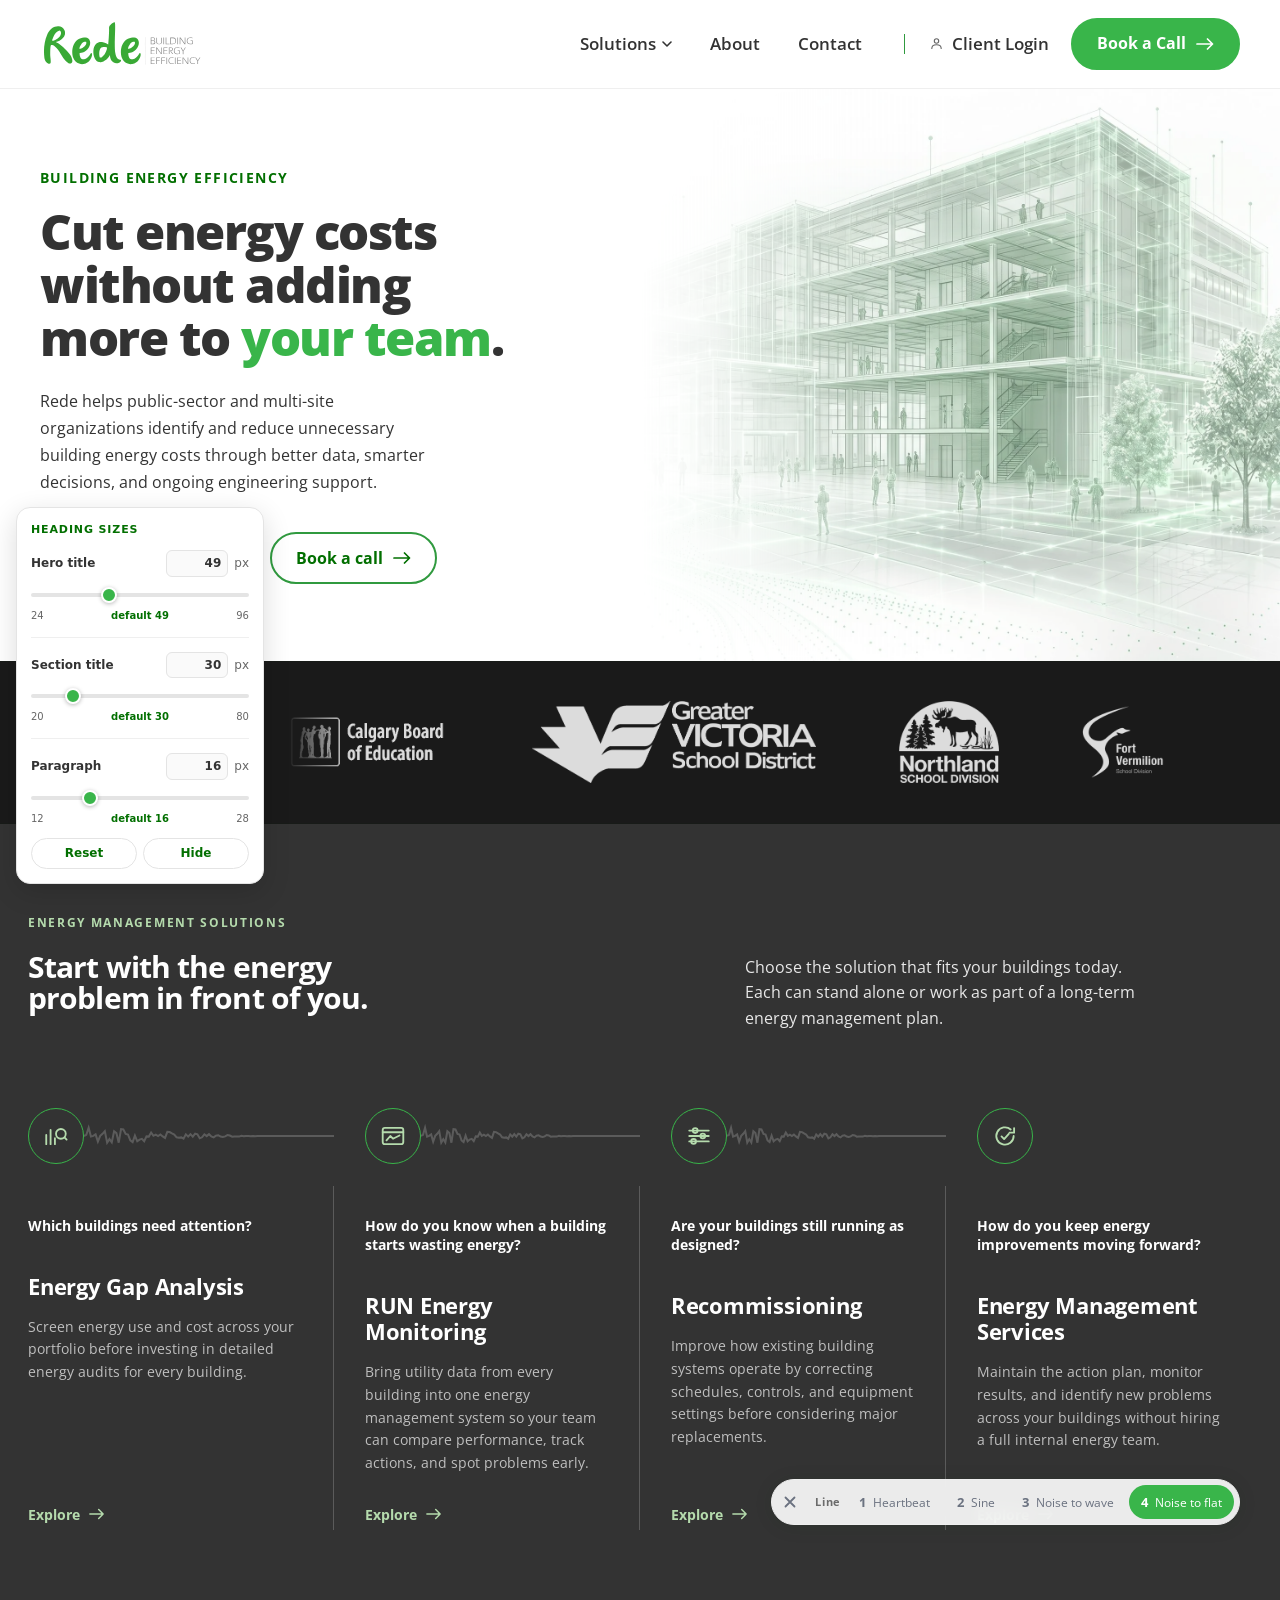
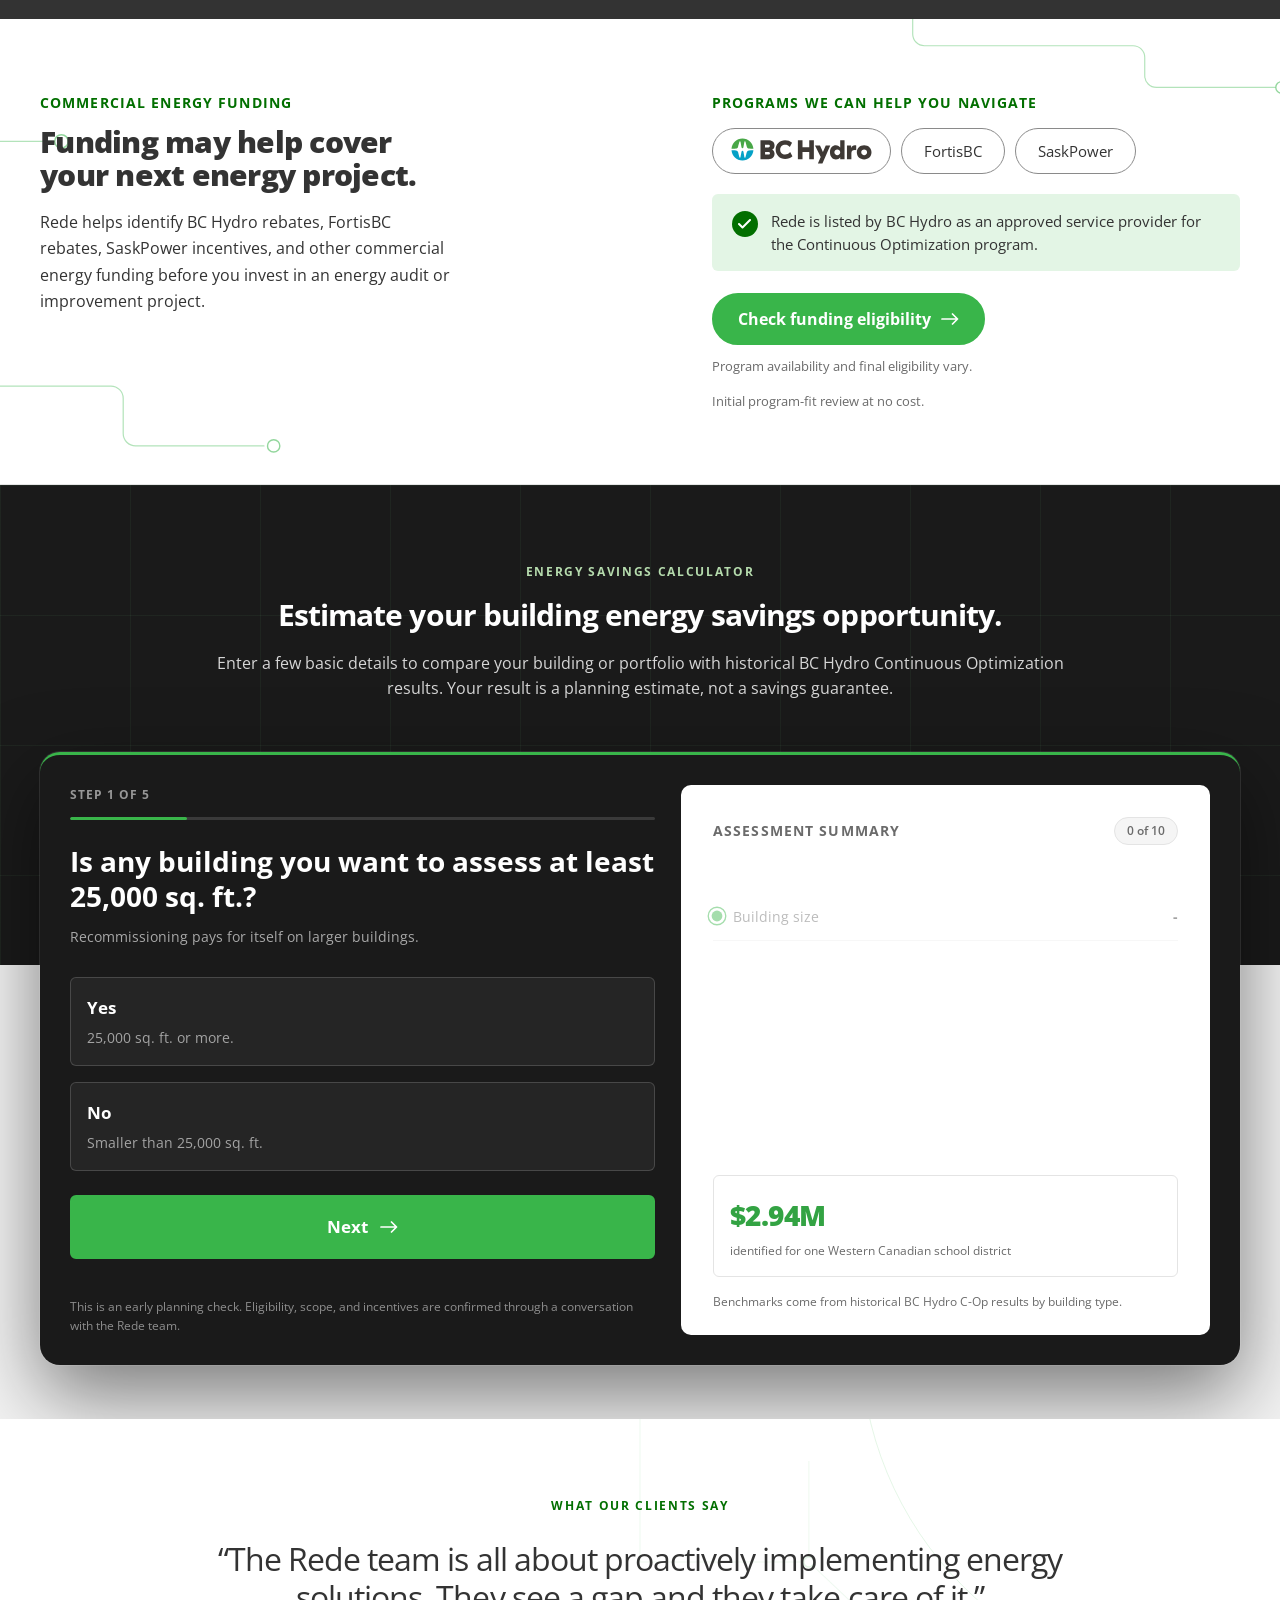
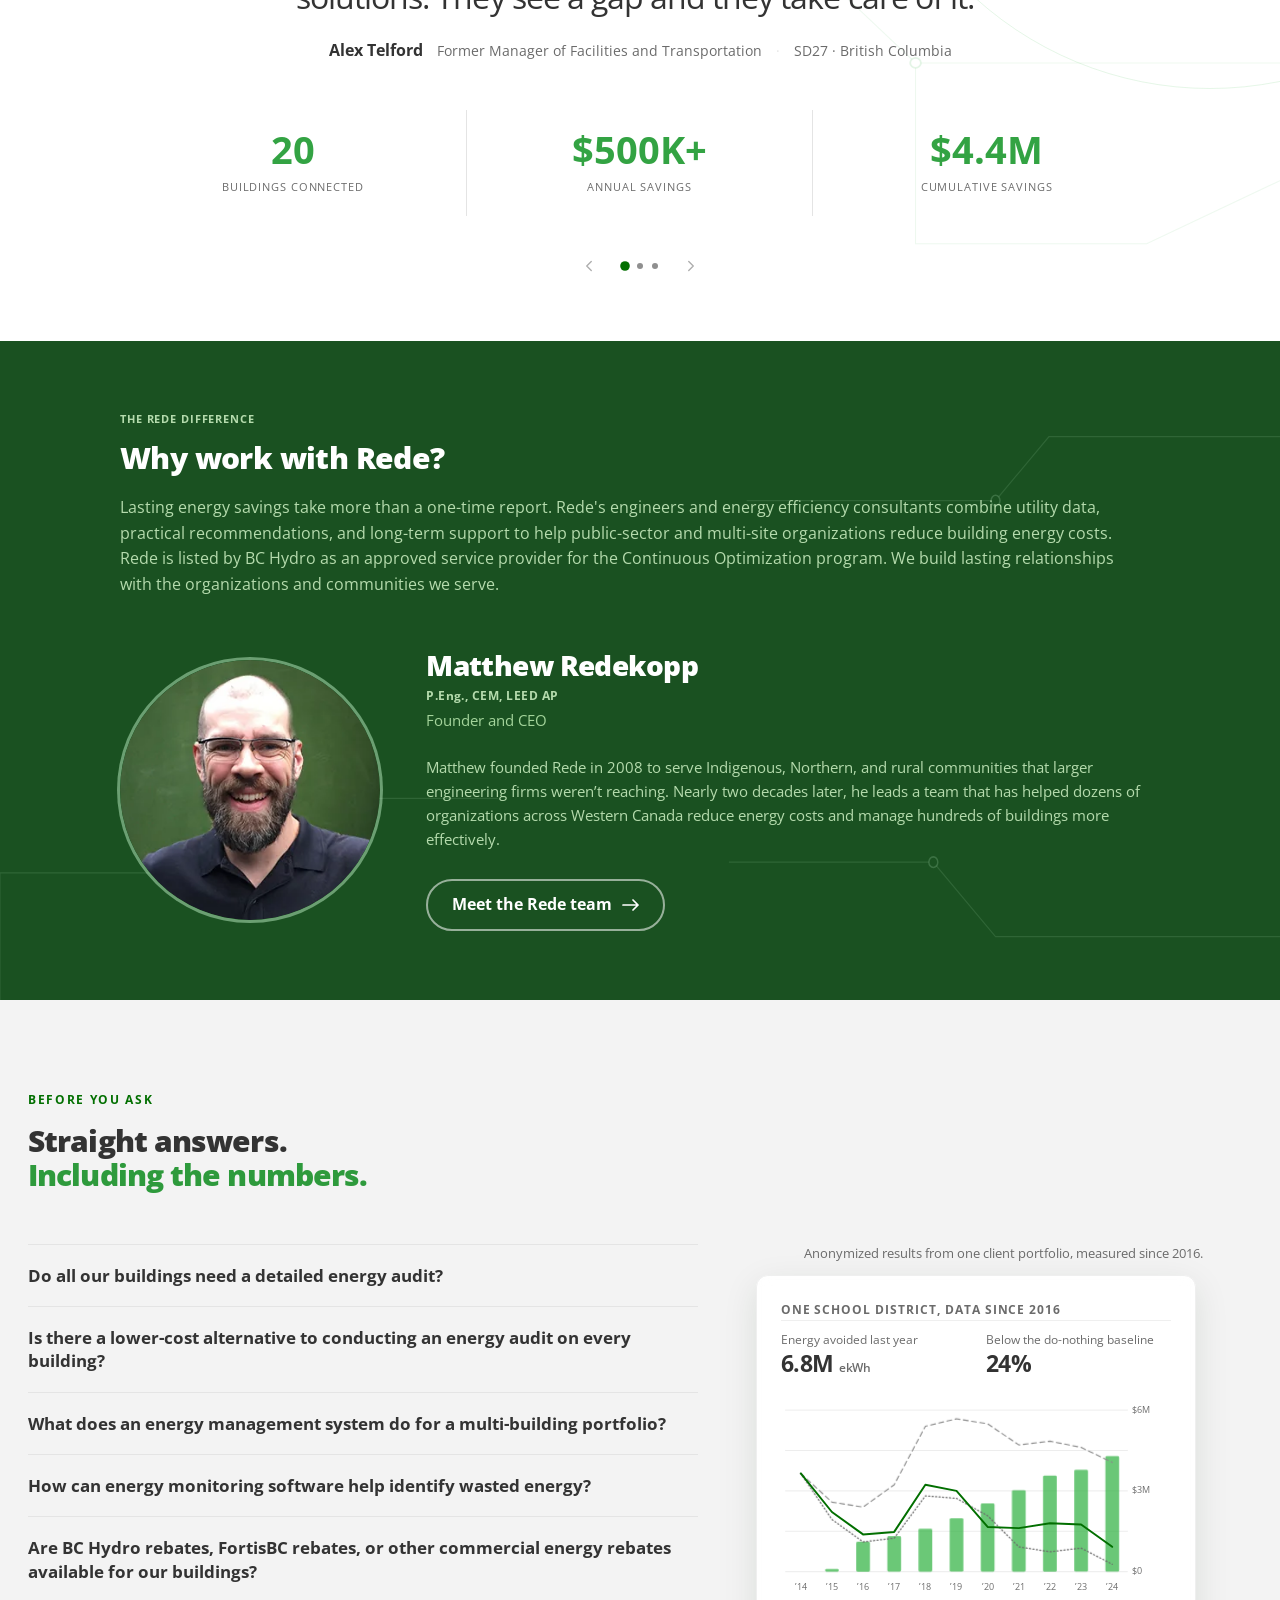
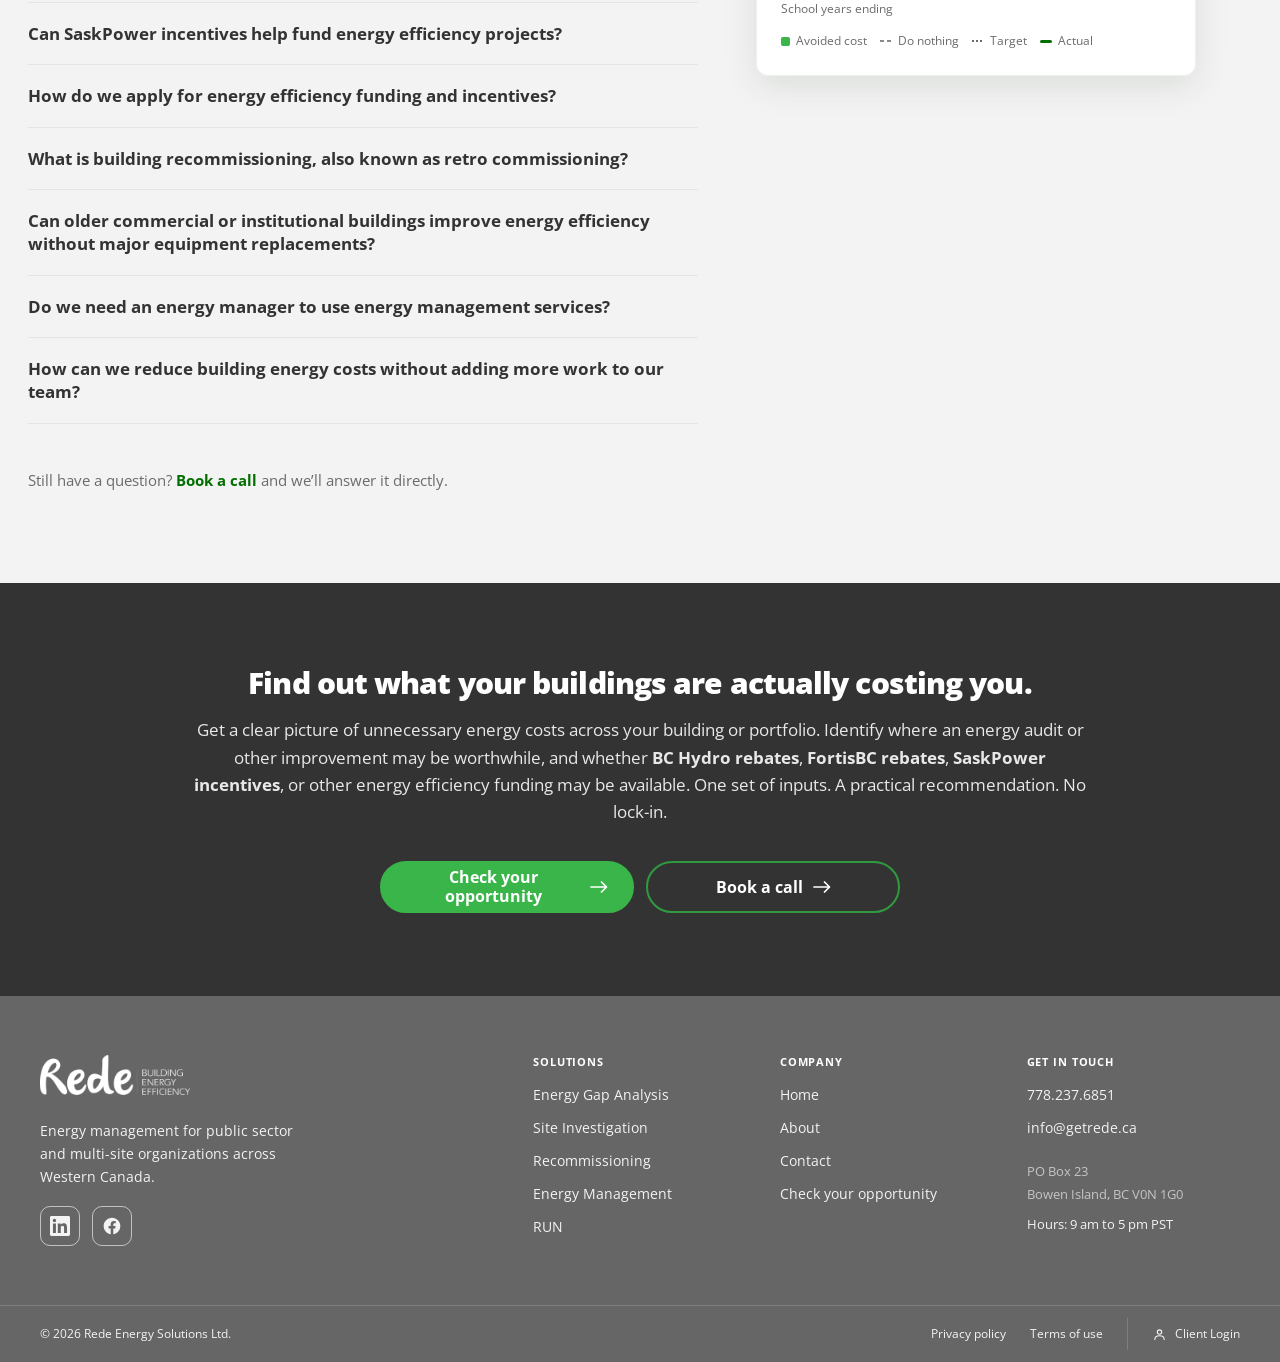
==== commit 14712ac4: "Titulares de seccion a 30, parrafos a 16, y una barra para regularlos TITULAR DE SECCION De clamp(34" ====
--- a/index.html
+++ b/index.html
@@ -13,15 +13,15 @@
 <link rel="preconnect" href="https://fonts.gstatic.com" crossorigin>
 <link href="https://fonts.googleapis.com/css2?family=Open+Sans:wght@400;600;700;800&display=swap" rel="stylesheet">
 
-<link rel="stylesheet" href="css/tokens.css?v=202610231005">
-<link rel="stylesheet" href="css/style.css?v=202610231005">
-<link rel="stylesheet" href="css/d2.css?v=202610231005">
-<link rel="stylesheet" href="css/d2-variantes.css?v=202610231005">
+<link rel="stylesheet" href="css/tokens.css?v=202610231014">
+<link rel="stylesheet" href="css/style.css?v=202610231014">
+<link rel="stylesheet" href="css/d2.css?v=202610231014">
+<link rel="stylesheet" href="css/d2-variantes.css?v=202610231014">
 <!-- selector.css retirado con el selector de version (3/9/2026): solo
      define .selector-v y una regla que lo recolocaba en modo edicion.
      Las otras dos paginas lo siguen cargando. -->
 <!-- Regulador de tamano de titulares: herramienta de trabajo -->
-<link rel="stylesheet" href="css/ajuste-titulos.css?v=202610231005">
+<link rel="stylesheet" href="css/ajuste-titulos.css?v=202610231014">
 </head>
 <body class="d2 home-page">
 
@@ -6471,26 +6471,26 @@
     meetingsUrl: ''
   };
 </script>
-<script src="js/d2-hubspot.js?v=202610221814"></script>
-<script src="js/main.js?v=202610221814"></script>
-<script src="js/d2.js?v=202610221814"></script>
-<script src="js/d2-carrusel.js?v=202610221814"></script>
-<script src="js/d2-panel.js?v=202610221814"></script>
-<script src="js/d2-header.js?v=202610221814"></script>
-<script src="js/d2-foco.js?v=202610221814"></script>
-<script src="js/d2-calc-vivo.js?v=202610221814"></script>
-<script src="js/d2-resenas.js?v=202610221814"></script>
-<script src="js/d2-res-centrada.js?v=202610221814"></script>
-<script src="js/d2-mapa-cartera.js?v=202610221814"></script>
-  <script src="js/d2-mapa-zonas.js?v=202610221814"></script>
-<script src="js/d2-faq.js?v=202610221814"></script>
-<script src="js/d2-rutas-onda.js?v=202610221814"></script>
-<script src="js/d2-rutas-senal.js?v=202610221814"></script>
+<script src="js/d2-hubspot.js?v=202610231014"></script>
+<script src="js/main.js?v=202610231014"></script>
+<script src="js/d2.js?v=202610231014"></script>
+<script src="js/d2-carrusel.js?v=202610231014"></script>
+<script src="js/d2-panel.js?v=202610231014"></script>
+<script src="js/d2-header.js?v=202610231014"></script>
+<script src="js/d2-foco.js?v=202610231014"></script>
+<script src="js/d2-calc-vivo.js?v=202610231014"></script>
+<script src="js/d2-resenas.js?v=202610231014"></script>
+<script src="js/d2-res-centrada.js?v=202610231014"></script>
+<script src="js/d2-mapa-cartera.js?v=202610231014"></script>
+  <script src="js/d2-mapa-zonas.js?v=202610231014"></script>
+<script src="js/d2-faq.js?v=202610231014"></script>
+<script src="js/d2-rutas-onda.js?v=202610231014"></script>
+<script src="js/d2-rutas-senal.js?v=202610231014"></script>
 <!-- El selector de tamano del panel del hero. Sustituye a los dos que
      habia --variantes e imagen de fondo--: esas decisiones estan tomadas.
      Es de PRUEBA y se retira antes de publicar. -->
-<script src="js/d2-calc-entrada.js?v=202610221814"></script>
-<script src="js/d2-composicion.js?v=202610221814"></script>
-<script src="js/ajuste-titulos.js?v=202610221814"></script>
+<script src="js/d2-calc-entrada.js?v=202610231014"></script>
+<script src="js/d2-composicion.js?v=202610231014"></script>
+<script src="js/ajuste-titulos.js?v=202610231014"></script>
 </body>
 </html>
--- a/css/tokens.css
+++ b/css/tokens.css
@@ -126,7 +126,24 @@
      adoptarla; lo que cambia es que ahora se toca en un sitio.
 
      No se toca --fs-h2 para no mover los titulos de tarjeta que la usan. */
-  --fs-seccion: clamp(34px, 3.4vw, 41px);
+  /* 23/10/2026: 30px fijo, en todos los anchos. Lo pidio el usuario y
+     sustituye al clamp de 34 a 41. A 30 el titular sigue midiendo casi
+     el doble que el parrafo de entrada, que es lo que sostiene la
+     jerarquia entre los dos. */
+  --fs-seccion: 30px;
+
+  /* EL PARRAFO DE ENTRADA (23/10/2026)
+
+     Los parrafos que abren hero y secciones median 17px, pero ese 17
+     salia de TREINTA reglas distintas en tres hojas: unas con clamp,
+     otras con el valor escrito a pelo.
+
+     Esta variable es ahora el unico sitio donde se decide, igual que
+     --fs-seccion para los titulares. Las treinta reglas apuntan aqui.
+
+     No se reutiliza --fs-body-lg: esa la usan tambien pies de foto y
+     notas, y moverla arrastraria texto que no es un parrafo de entrada. */
+  --fs-lead:    16px;
   --fs-h3:      clamp(1.35rem, 1.2rem + 0.7vw, 1.75rem);
   --fs-body-lg: clamp(1.0625rem, 1rem + 0.3vw, 1.25rem);
   --fs-body:    clamp(1rem, 0.97rem + 0.15vw, 1.0625rem);
--- a/css/style.css
+++ b/css/style.css
@@ -326,7 +326,7 @@
 
 .hero__lead {
   max-width: 34em;
-  font-size: var(--fs-body-lg);
+  font-size: var(--fs-lead);
   color: var(--c-texto-cuerpo);
 }
 
@@ -782,7 +782,7 @@
 }
 
 .problema__lead {
-  font-size: var(--fs-body-lg);
+  font-size: var(--fs-lead);
   color: var(--c-texto-cuerpo);
 }
 
@@ -949,7 +949,7 @@
 }
 
 .calc__lead {
-  font-size: var(--fs-body-lg);
+  font-size: var(--fs-lead);
   color: var(--c-texto-cuerpo);
 }
 
@@ -2414,7 +2414,7 @@
 }
 
 .rutas__lead {
-  font-size: var(--fs-body-lg);
+  font-size: var(--fs-lead);
   color: var(--c-texto-cuerpo);
 }
 
@@ -2611,7 +2611,7 @@
 }
 
 .equipo__lead {
-  font-size: var(--fs-body-lg);
+  font-size: var(--fs-lead);
   color: var(--c-texto-cuerpo);
 }
 
@@ -2974,7 +2974,7 @@
 
 .acceso__lead {
   margin-bottom: var(--sp-6);
-  font-size: var(--fs-body);
+  font-size: var(--fs-lead);
   line-height: 1.6;
   color: var(--c-texto-cuerpo);
 }
@@ -3242,7 +3242,7 @@
 
 .serv-hero__lead {
   max-width: 58ch;
-  font-size: var(--fs-body-lg);
+  font-size: var(--fs-lead);
   color: var(--c-texto-cuerpo);
 }
 
@@ -3436,7 +3436,7 @@
 }
 
 .plataforma__lead {
-  font-size: var(--fs-body-lg);
+  font-size: var(--fs-lead);
   color: var(--c-texto-cuerpo);
 }
 
@@ -3566,7 +3566,7 @@
 }
 
 .niveles__lead {
-  font-size: var(--fs-body-lg);
+  font-size: var(--fs-lead);
   color: var(--c-texto-cuerpo);
 }
 
@@ -3746,7 +3746,7 @@
 }
 
 .requisitos__lead {
-  font-size: var(--fs-body-lg);
+  font-size: var(--fs-lead);
   color: var(--c-texto-cuerpo);
 }
 
@@ -3871,7 +3871,7 @@
 }
 
 .fondos__lead {
-  font-size: var(--fs-body-lg);
+  font-size: var(--fs-lead);
   color: var(--c-texto-cuerpo);
 }
 
@@ -4078,7 +4078,7 @@
 }
 
 .ciclo-sec__lead {
-  font-size: var(--fs-body-lg);
+  font-size: var(--fs-lead);
   color: var(--c-texto-cuerpo);
 }
 
@@ -4280,7 +4280,7 @@
 }
 
 .origen__lead {
-  font-size: var(--fs-body-lg);
+  font-size: var(--fs-lead);
   color: var(--c-texto-cuerpo);
 }
 
--- a/css/d2.css
+++ b/css/d2.css
@@ -548,7 +548,7 @@
 .d2-hero__lead {
   max-width: 44ch;
   margin: var(--d2-e4) 0 0;
-  font-size: clamp(1rem, .95rem + .3vw, 1.0625rem);
+  font-size: var(--fs-lead);
   line-height: 1.7;
   color: var(--c-texto-cuerpo);
 }
@@ -944,7 +944,7 @@
 .d2-lead-seccion {
   max-width: 62ch;
   margin: var(--d2-e4) auto 0;
-  font-size: clamp(1rem, .95rem + .3vw, 1.0625rem);
+  font-size: var(--fs-lead);
   line-height: 1.7;
   color: var(--c-texto-cuerpo);
 }
--- a/css/d2-variantes.css
+++ b/css/d2-variantes.css
@@ -2139,7 +2139,7 @@
 .d2-prob-lec__lead,
 .d2-prob-comp__lead {
   margin: var(--d2-e3) 0 0;
-  font-size: clamp(.9375rem, .9rem + .2vw, 1.0625rem);
+  font-size: var(--fs-lead);
   line-height: 1.62;
   color: var(--c-texto-cuerpo, #333);
 }
@@ -2263,7 +2263,7 @@
 
 .d2-prob-lec__lead {
   margin: var(--d2-e3) 0 0;
-  font-size: clamp(.9375rem, .9rem + .2vw, 1.0625rem);
+  font-size: var(--fs-lead);
   line-height: 1.62;
   color: var(--c-texto-cuerpo, #333);
 }
@@ -2871,7 +2871,7 @@
 
 .d2 .calc__lead {
   margin: var(--d2-e3) 0 0;
-  font-size: clamp(.9375rem, .9rem + .2vw, 1.0625rem);
+  font-size: var(--fs-lead);
   line-height: 1.62;
   color: var(--c-texto-cuerpo, #333);
 }
@@ -4295,7 +4295,7 @@
 .d2 .d2-rutas-esc__lead,
 .d2 .d2-rutas-cmp__lead {
   margin: var(--d2-e3) 0 0;
-  font-size: clamp(.9375rem, .9rem + .2vw, 1.0625rem);
+  font-size: var(--fs-lead);
   line-height: 1.62;
   color: var(--c-texto-cuerpo, #333);
 }
@@ -6849,7 +6849,7 @@
 .d2 .d2-equipo-dosier__lead,
 .d2 .d2-equipo-firma__lead {
   margin: var(--d2-e3) 0 0;
-  font-size: clamp(.9375rem, .9rem + .2vw, 1.0625rem);
+  font-size: var(--fs-lead);
   line-height: 1.62;
   color: var(--c-texto-cuerpo, #333);
 }
@@ -6890,7 +6890,7 @@
 .d2 .d2-equipo-firma__lead {
   margin: clamp(14px, 1.6vw, 20px) 0 0;
   max-width: 62ch;
-  font-size: 17px;
+  font-size: var(--fs-lead);
   line-height: 1.6;
 }
 
@@ -8478,7 +8478,7 @@
 
 .d2-prob-mapa__lead {
   margin: 0 0 14px;
-  font-size: 17px;
+  font-size: var(--fs-lead);
   line-height: 1.6;
   color: var(--mapa-cuerpo);
   max-width: 46ch;
@@ -10603,7 +10603,7 @@
 
 .d2 .d2-faq-rol__lead {
   margin: 0;
-  font-size: 17px;
+  font-size: var(--fs-lead);
   line-height: 1.6;
   color: var(--c-texto-cuerpo, #333333);
 }
@@ -10876,7 +10876,7 @@
      mediria sobre los 17px del lead, no sobre el tamano del titular, y el
      ajuste se quedaba en 27px cuando hacen falta 48. */
   margin: calc(32px + (clamp(32px, 3.5vw, 50px) * 1.04 - 17px * 1.6) / 2) 0 0;
-  font-size: 17px;
+  font-size: var(--fs-lead);
   line-height: 1.6;
   color: var(--c-texto-cuerpo, #333333);
   max-width: 46ch;
@@ -11566,7 +11566,7 @@
 
 .d2 .d2-cta-ficha__lead {
   margin: 0;
-  font-size: 17px;
+  font-size: var(--fs-lead);
   line-height: 1.62;
   color: #E8E8E8;                       /* 11.04:1 */
   max-width: 44ch;
@@ -12274,7 +12274,7 @@
   margin: 0;
   /* 17px y no 15.5: es el tamano de entradilla que usan las otras cuatro
      secciones que la llevan, y este era el unico distinto. */
-  font-size: 17px;
+  font-size: var(--fs-lead);
   line-height: 1.6;
   color: #B5DBAD;
 }
@@ -13907,7 +13907,7 @@
 
 .d2 .d2-botones__lead {
   margin: var(--d2-e3) 0 0;
-  font-size: clamp(.9375rem, .9rem + .2vw, 1.0625rem);
+  font-size: var(--fs-lead);
   line-height: 1.62;
   color: var(--c-texto-cuerpo, #333);
 }
@@ -14336,7 +14336,7 @@
 
 .d2 .d2-equipo-voz__lead {
   margin: clamp(14px, 1.6vw, 20px) 0 0;
-  font-size: 17px;
+  font-size: var(--fs-lead);
   line-height: 1.6;
   color: #B5DBAD;
 }
@@ -16096,7 +16096,7 @@
 .d2 .d2-financia__lead {
   margin: 18px 0 0;
   max-width: 46ch;
-  font-size: 1.0625rem;
+  font-size: var(--fs-lead);
   line-height: 1.65;
   color: var(--c-texto-cuerpo, #333333);
 }
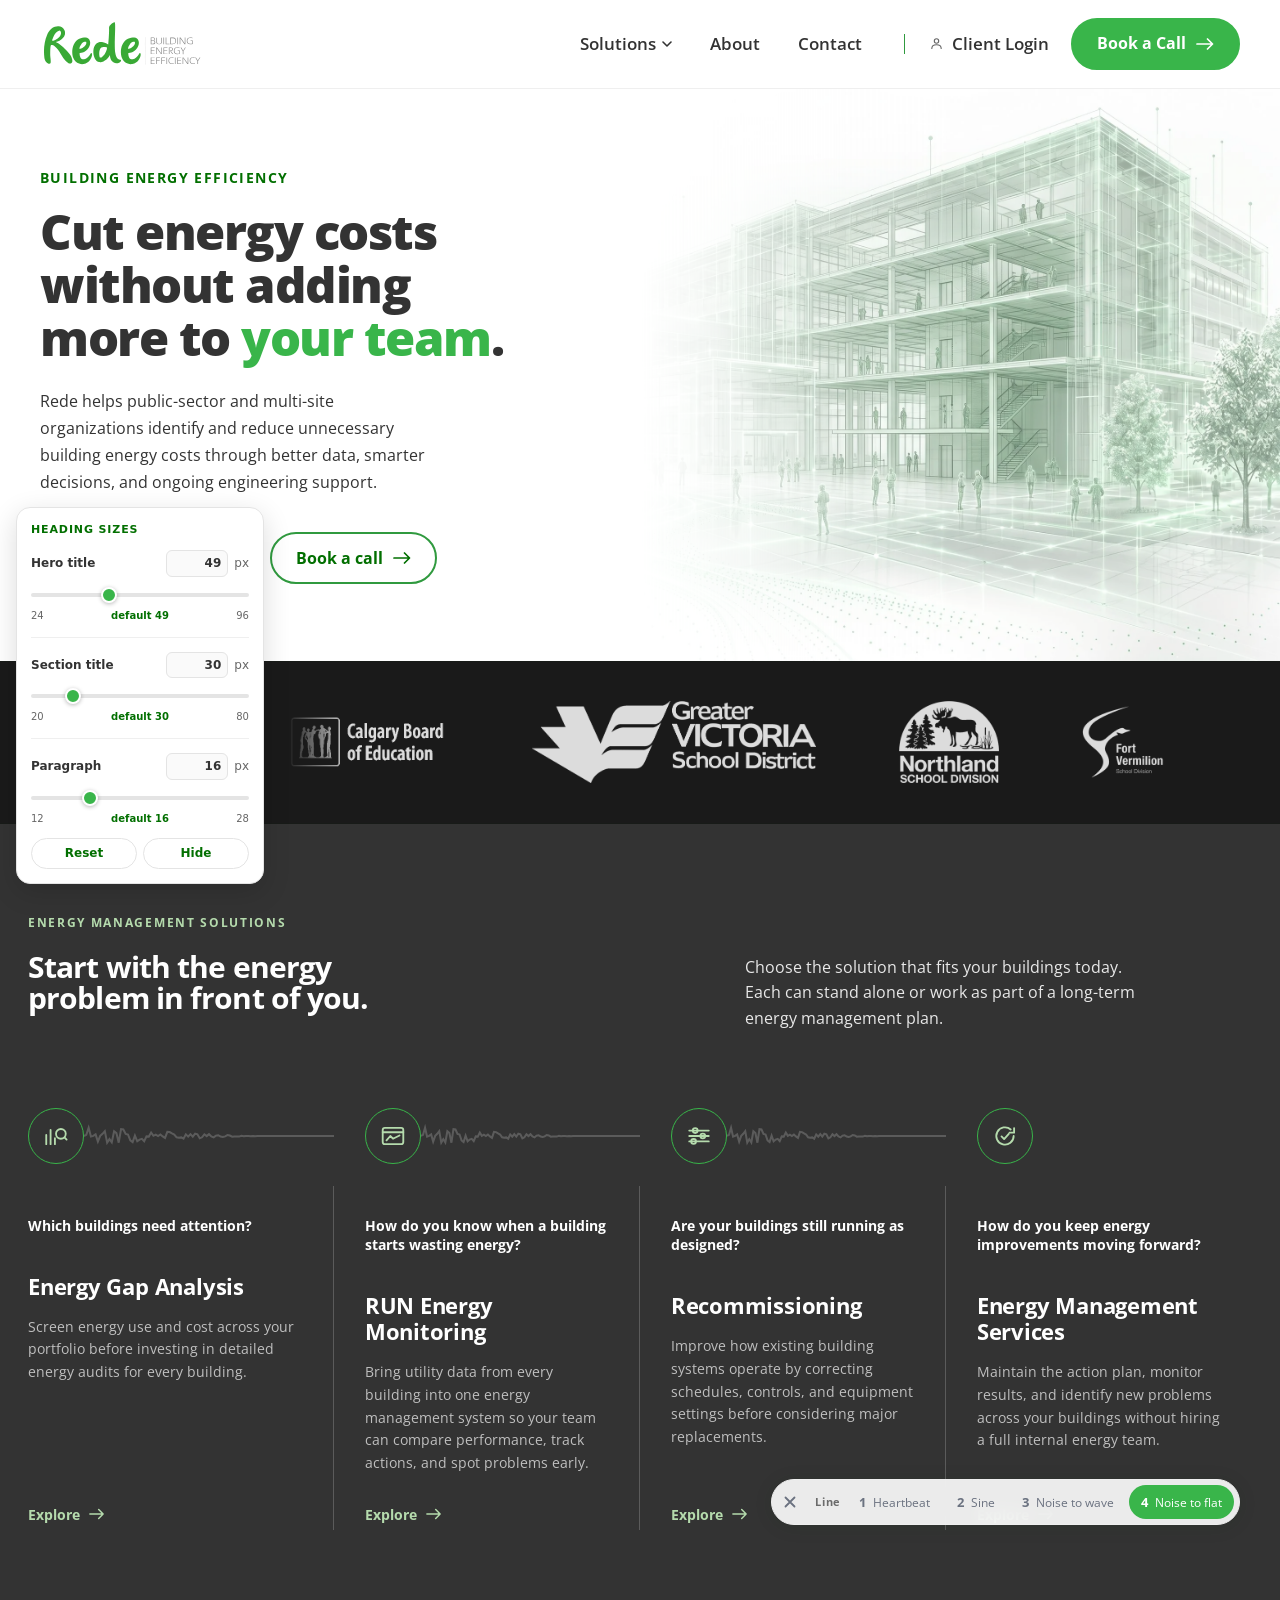
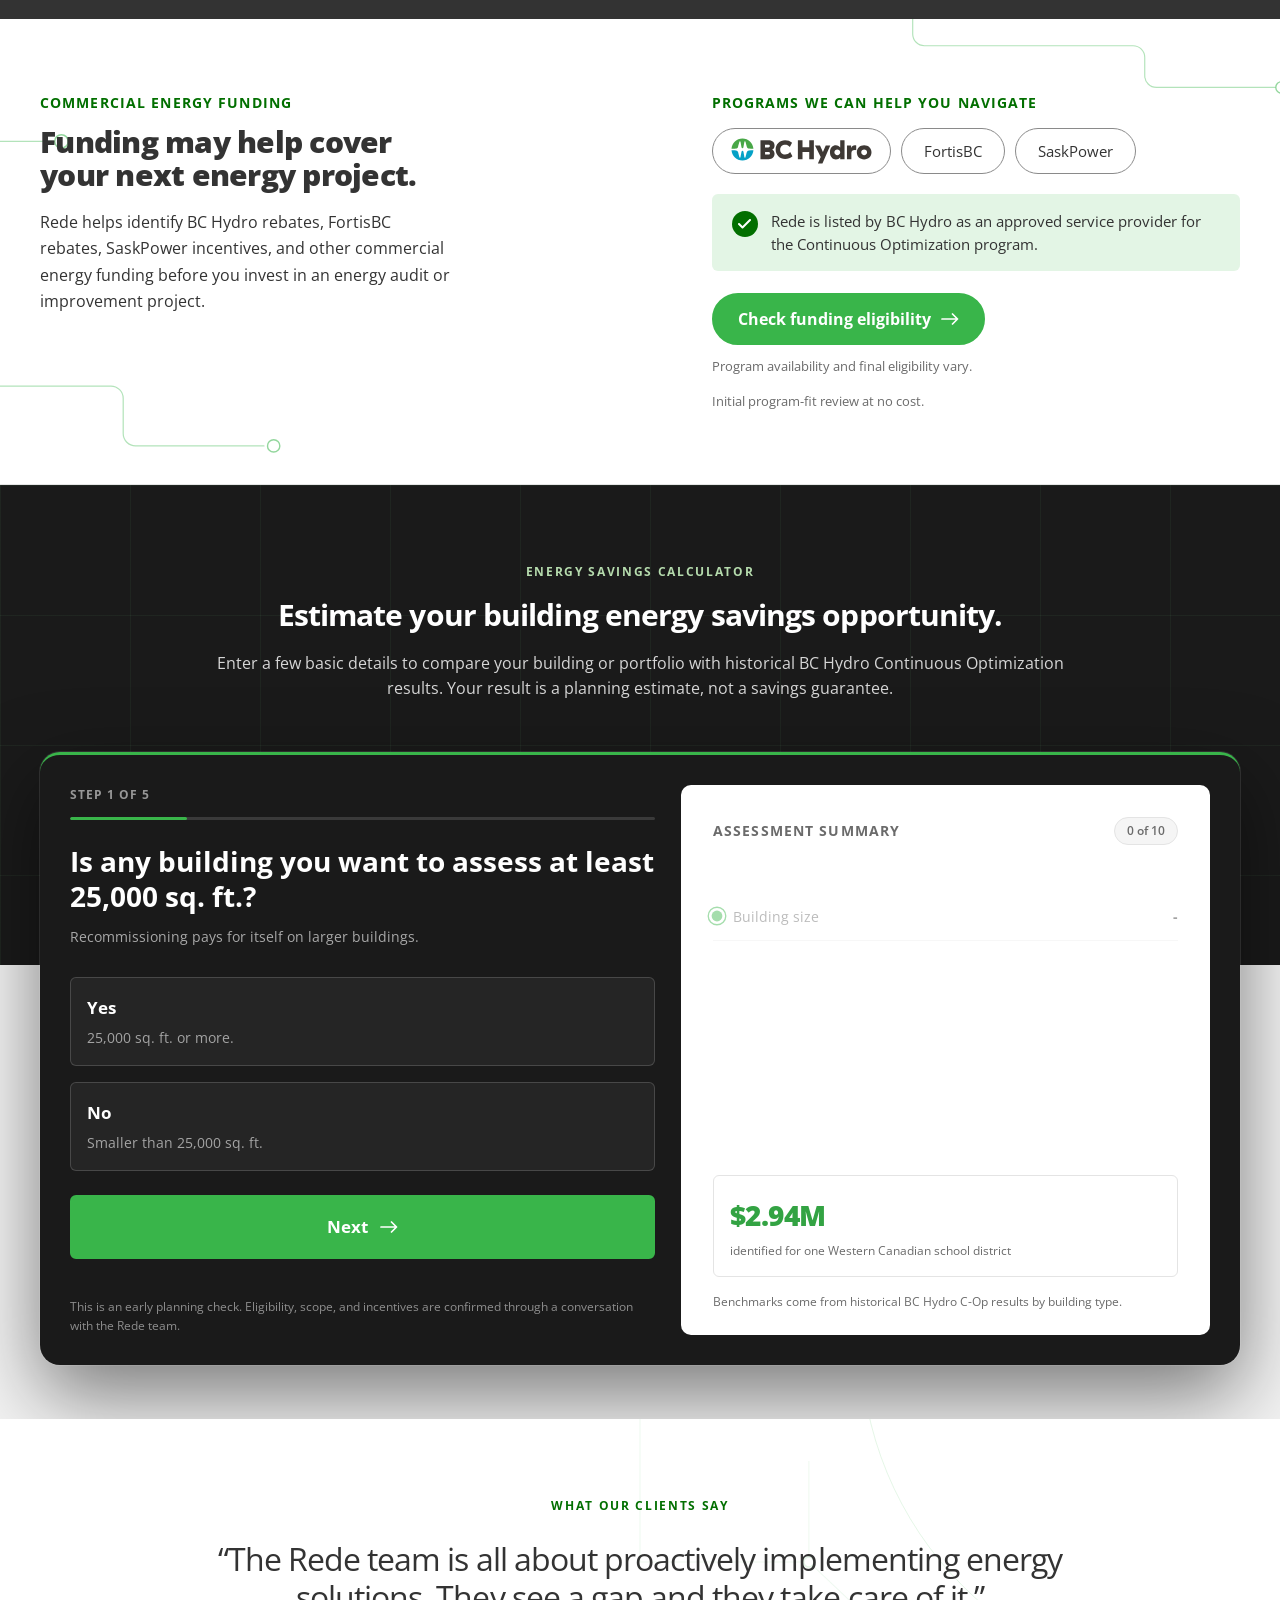
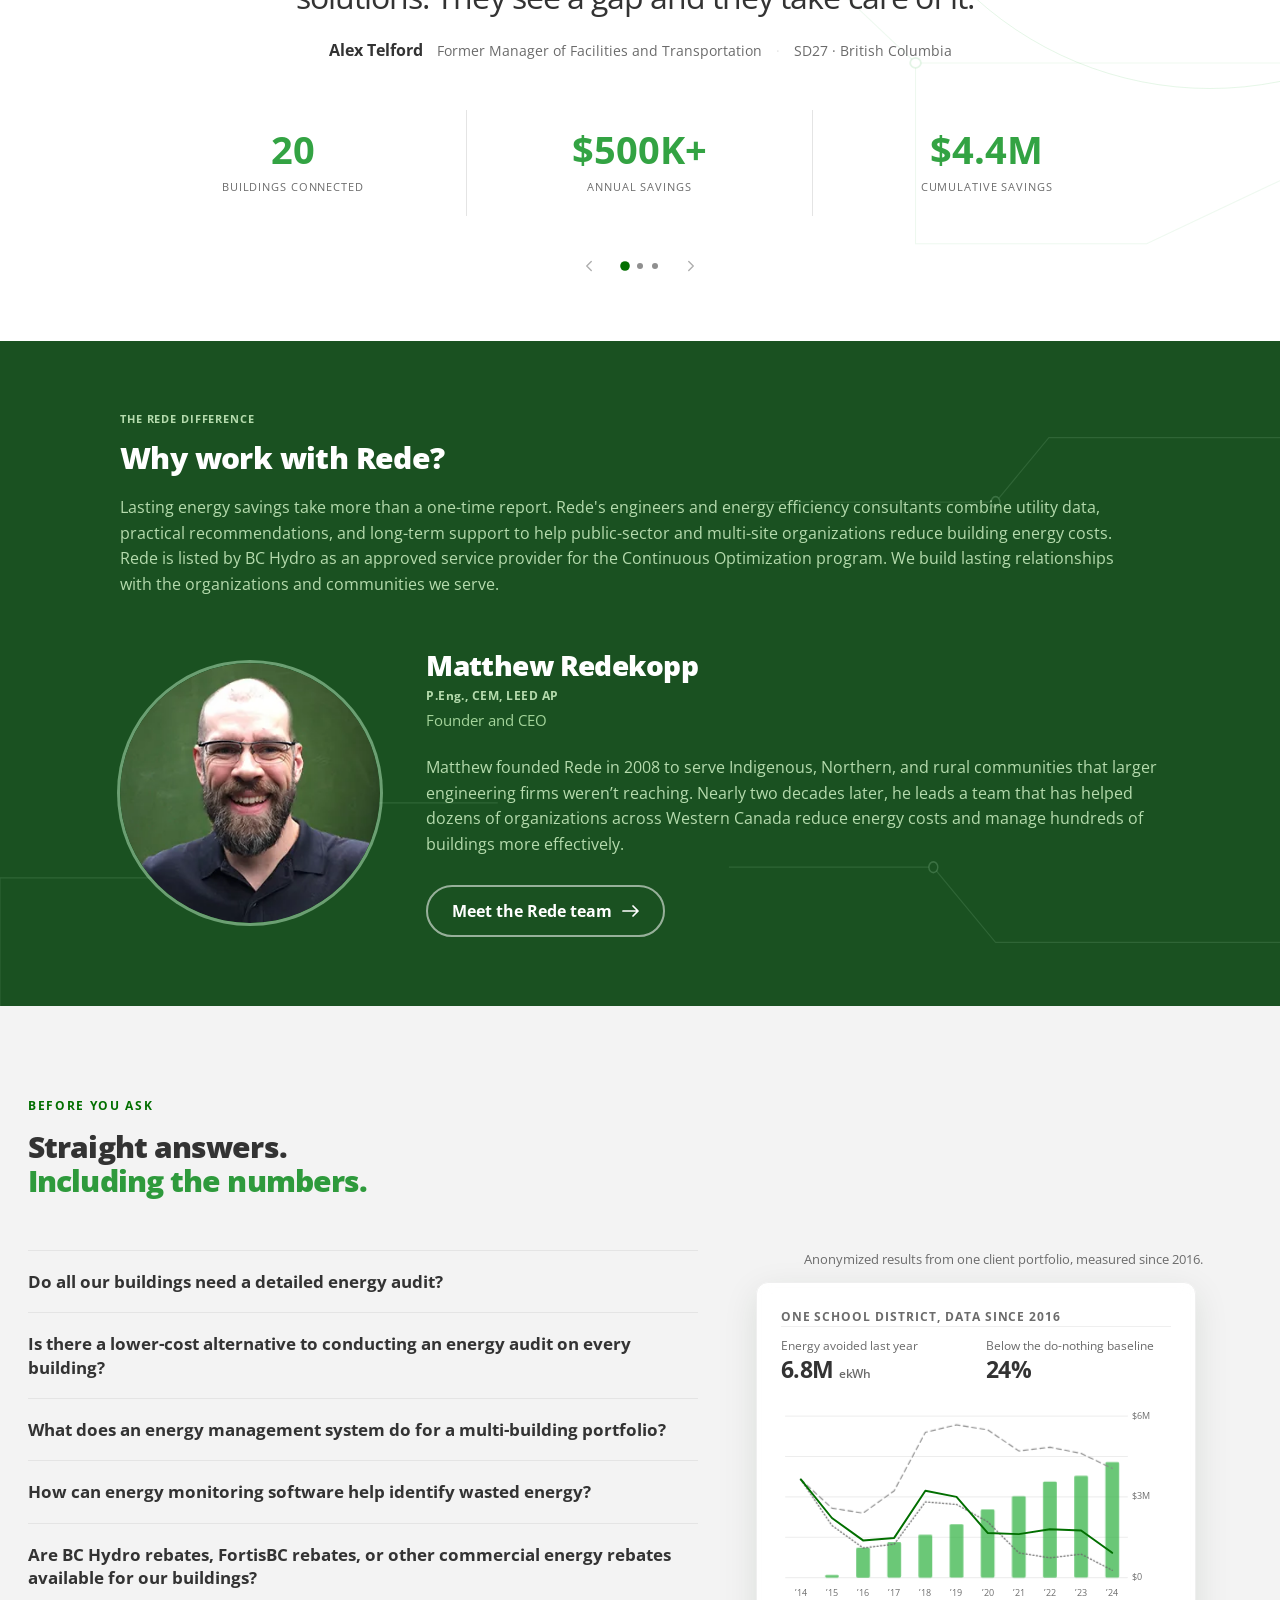
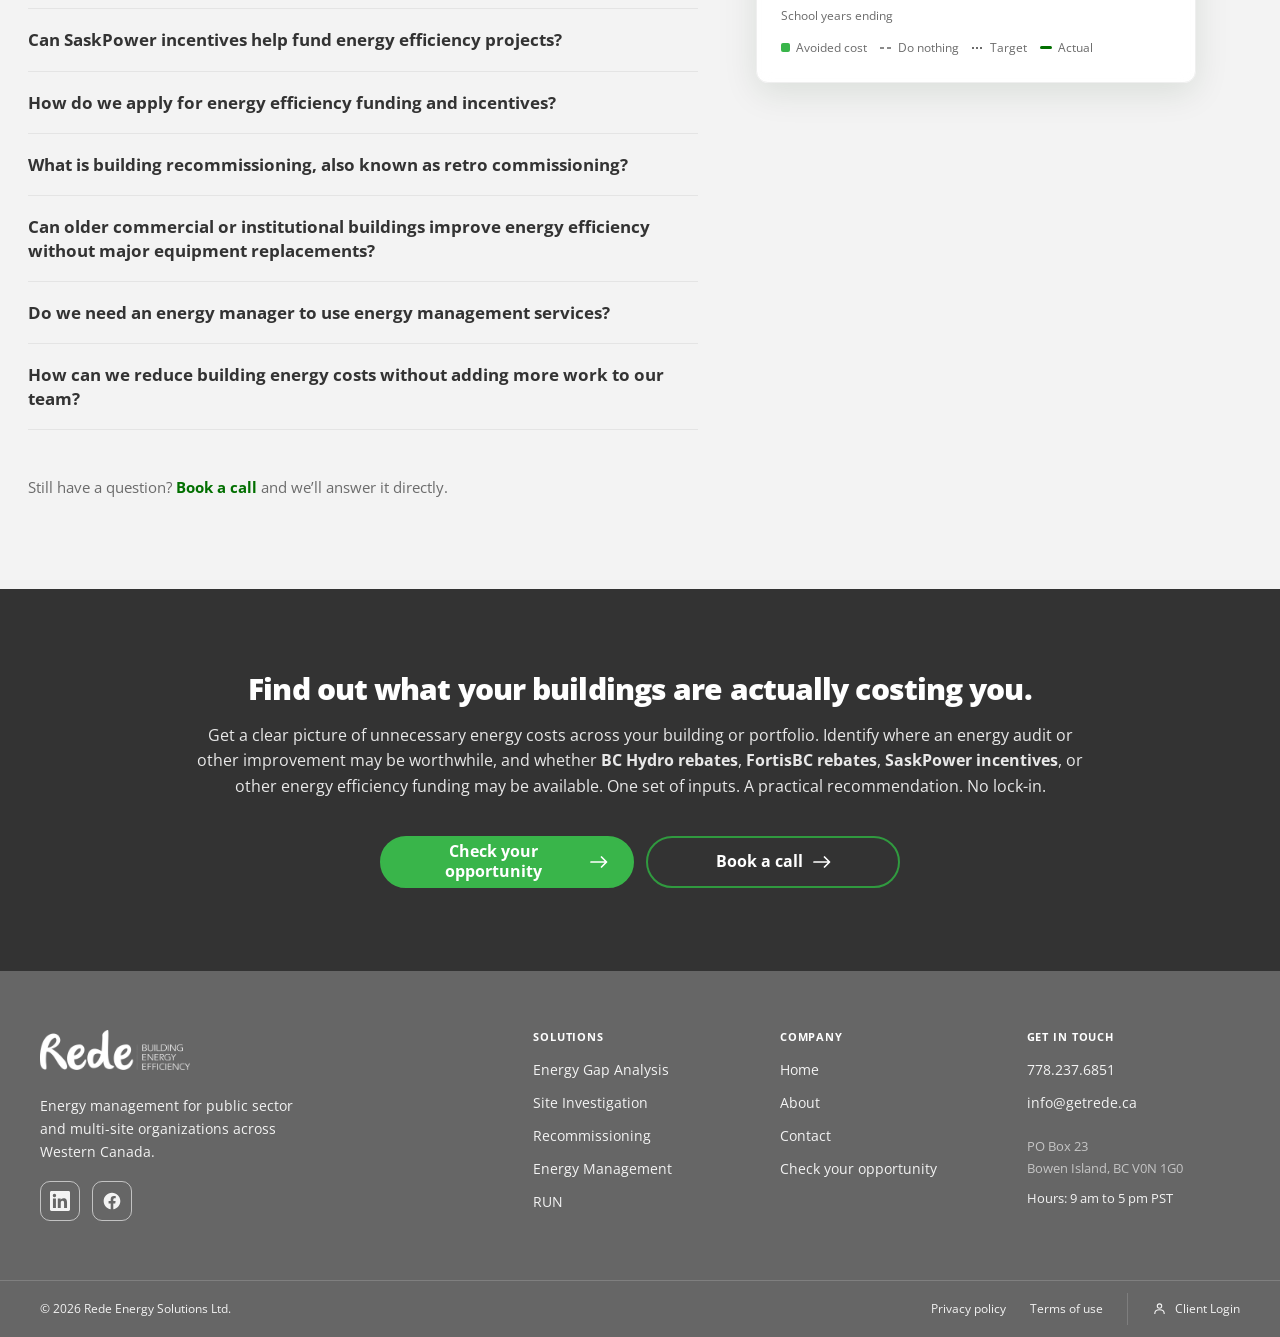
==== commit 86b80f27: "La barra "Paragraph" mueve el cuerpo entero, no solo los de entrada Lo vio el usuario: la barra solo" ====
--- a/index.html
+++ b/index.html
@@ -13,15 +13,15 @@
 <link rel="preconnect" href="https://fonts.gstatic.com" crossorigin>
 <link href="https://fonts.googleapis.com/css2?family=Open+Sans:wght@400;600;700;800&display=swap" rel="stylesheet">
 
-<link rel="stylesheet" href="css/tokens.css?v=202610231014">
-<link rel="stylesheet" href="css/style.css?v=202610231014">
-<link rel="stylesheet" href="css/d2.css?v=202610231014">
-<link rel="stylesheet" href="css/d2-variantes.css?v=202610231014">
+<link rel="stylesheet" href="css/tokens.css?v=202610231043">
+<link rel="stylesheet" href="css/style.css?v=202610231043">
+<link rel="stylesheet" href="css/d2.css?v=202610231043">
+<link rel="stylesheet" href="css/d2-variantes.css?v=202610231043">
 <!-- selector.css retirado con el selector de version (3/9/2026): solo
      define .selector-v y una regla que lo recolocaba en modo edicion.
      Las otras dos paginas lo siguen cargando. -->
 <!-- Regulador de tamano de titulares: herramienta de trabajo -->
-<link rel="stylesheet" href="css/ajuste-titulos.css?v=202610231014">
+<link rel="stylesheet" href="css/ajuste-titulos.css?v=202610231043">
 </head>
 <body class="d2 home-page">
 
--- a/css/style.css
+++ b/css/style.css
@@ -2467,7 +2467,7 @@
 
 .ruta__texto {
   margin-bottom: var(--sp-5);
-  font-size: var(--fs-body);
+  font-size: var(--fs-lead);
   color: var(--c-texto-cuerpo);
 }
 
@@ -2535,7 +2535,7 @@
   margin-top: var(--sp-5);
   padding-top: var(--sp-5);
   border-top: 1px solid rgba(255, 255, 255, .14);
-  font-size: var(--fs-small);
+  font-size: var(--fs-lead);
   line-height: 1.65;
   color: rgba(255, 255, 255, .6);
 }
@@ -3319,7 +3319,7 @@
 }
 
 .dos-col__texto {
-  font-size: var(--fs-body-lg);
+  font-size: var(--fs-lead);
   color: var(--c-texto-cuerpo);
 }
 
@@ -3530,7 +3530,7 @@
 }
 
 .funcion__texto {
-  font-size: var(--fs-small);
+  font-size: var(--fs-lead);
   line-height: 1.65;
   color: var(--c-texto-cuerpo);
 }
@@ -3641,7 +3641,7 @@
 
 .nivel__texto {
   margin-bottom: var(--sp-5);
-  font-size: var(--fs-small);
+  font-size: var(--fs-lead);
   line-height: 1.65;
   color: var(--c-texto-cuerpo);
 }
--- a/css/d2-variantes.css
+++ b/css/d2-variantes.css
@@ -5595,7 +5595,7 @@
 
 .d2 .d2-cta-bal__parrafo {
   margin: var(--d2-e3) 0 0;
-  font-size: 1.0625rem;
+  font-size: var(--fs-lead);
   line-height: 1.6;
   color: var(--c-texto-cuerpo);
 }
@@ -9706,12 +9706,16 @@
 .d2 .d2-res-cen__inner {
   position: relative;
   z-index: 1;
-  max-width: 1040px;
+  /* 23/10/2026: sube con las otras dos, manteniendo el margen que
+     siempre tuvo sobre el contenido. */
+  max-width: clamp(1040px, 72vw, 1330px);
   margin-inline: auto;
 }
 
 .d2 .d2-res-cen__contenido {
-  max-width: 980px;
+  /* 23/10/2026: crece con la cita. Con 980 fijos recortaba la caja de la
+     cita, que a 42px de letra pide mas sitio. */
+  max-width: clamp(980px, 68vw, 1260px);
   margin-inline: auto;
   text-align: center;
 }
@@ -9726,7 +9730,16 @@
 }
 
 .d2 .d2-res-cen__cita {
-  max-width: 960px;
+  /* 23/10/2026: la caja crece con la letra.
+
+     La cita escala de 26 a 42px, pero esto estaba clavado en 960: a
+     1600 de ancho la letra llegaba a 40px dentro de la misma caja y la
+     ultima linea se quedaba con un 5%, o sea "it." colgando solo.
+
+     62vw deja el ancho igual hasta 1550 --62vw de 1550 son 961-- y de
+     ahi arriba lo ensancha hasta 1180, que es lo que el texto pide a
+     42px para no dejar huerfanos. */
+  max-width: clamp(960px, 67vw, 1240px);
   margin: 0 auto;
   font-size: clamp(26px, 2.5vw, 42px);
   font-weight: 400;
@@ -10301,7 +10314,9 @@
 
 .d2 .d2-faq-dato__r p {
   margin: 0 0 10px;
-  font-size: 15px;
+  /* 23/10/2026: con la barra, como el resto del cuerpo. Son los
+     parrafos mas largos del sitio y estaban a 15px fijos. */
+  font-size: var(--fs-lead);
   line-height: 1.65;
   color: var(--c-texto-cuerpo, #333333);
 }
@@ -14415,7 +14430,7 @@
      retrato y sobraba verde a la derecha. */
   margin: clamp(16px, 1.8vw, 22px) 0 0;
   max-width: 86ch;
-  font-size: .9375rem;
+  font-size: var(--fs-lead);
   line-height: 1.6;
   color: #B5DBAD;
 }
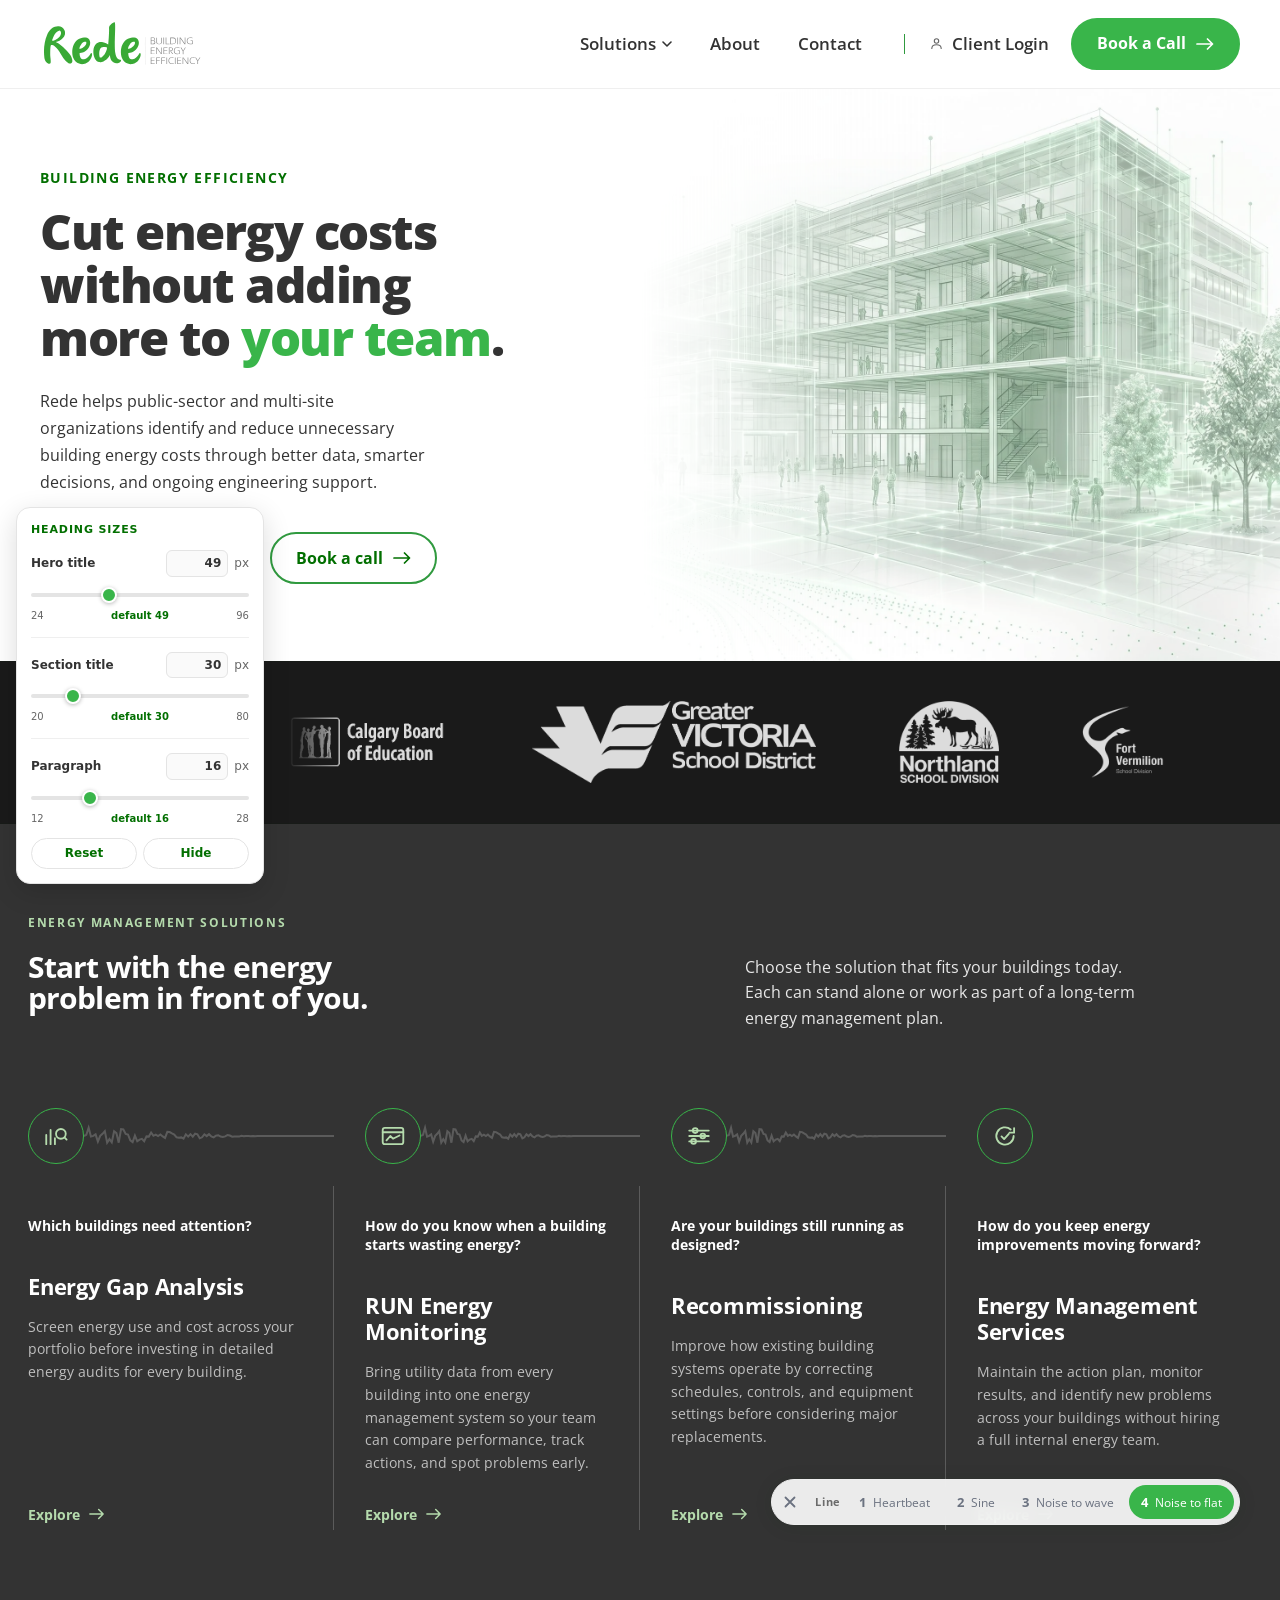
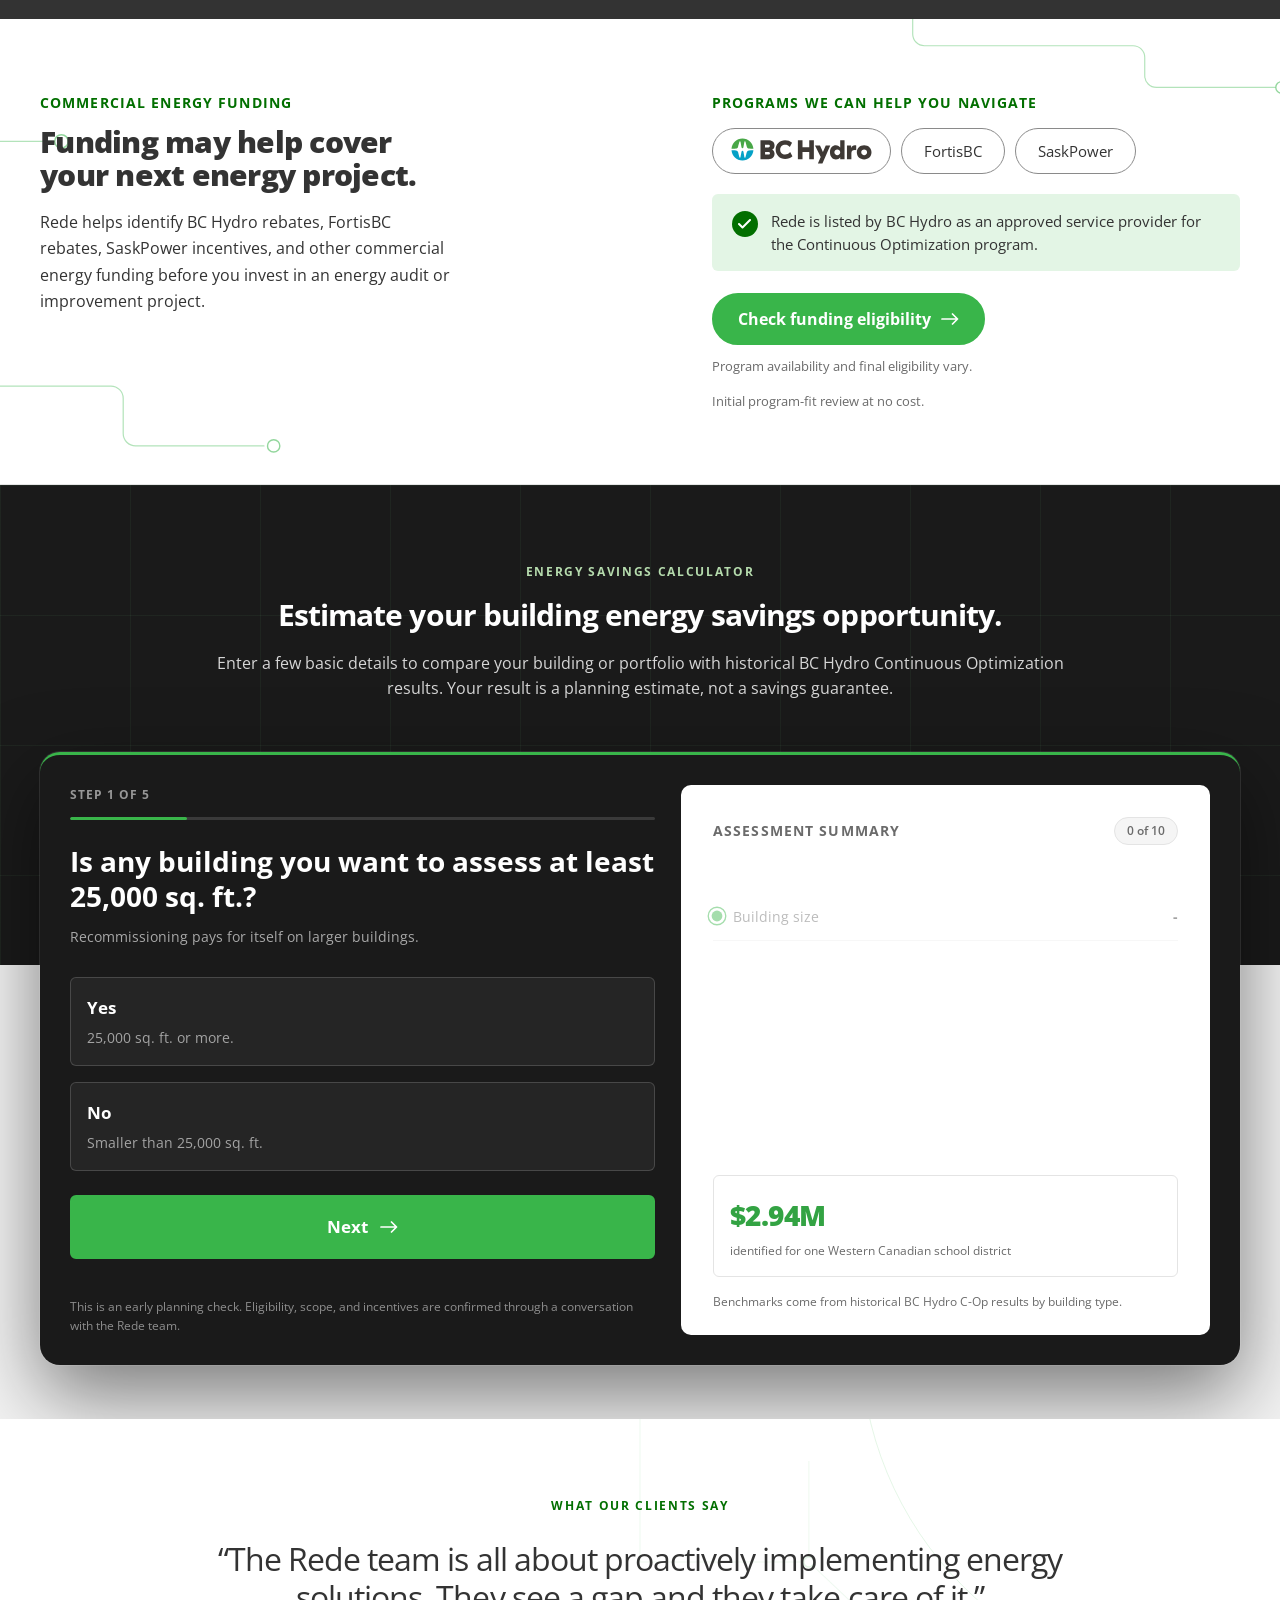
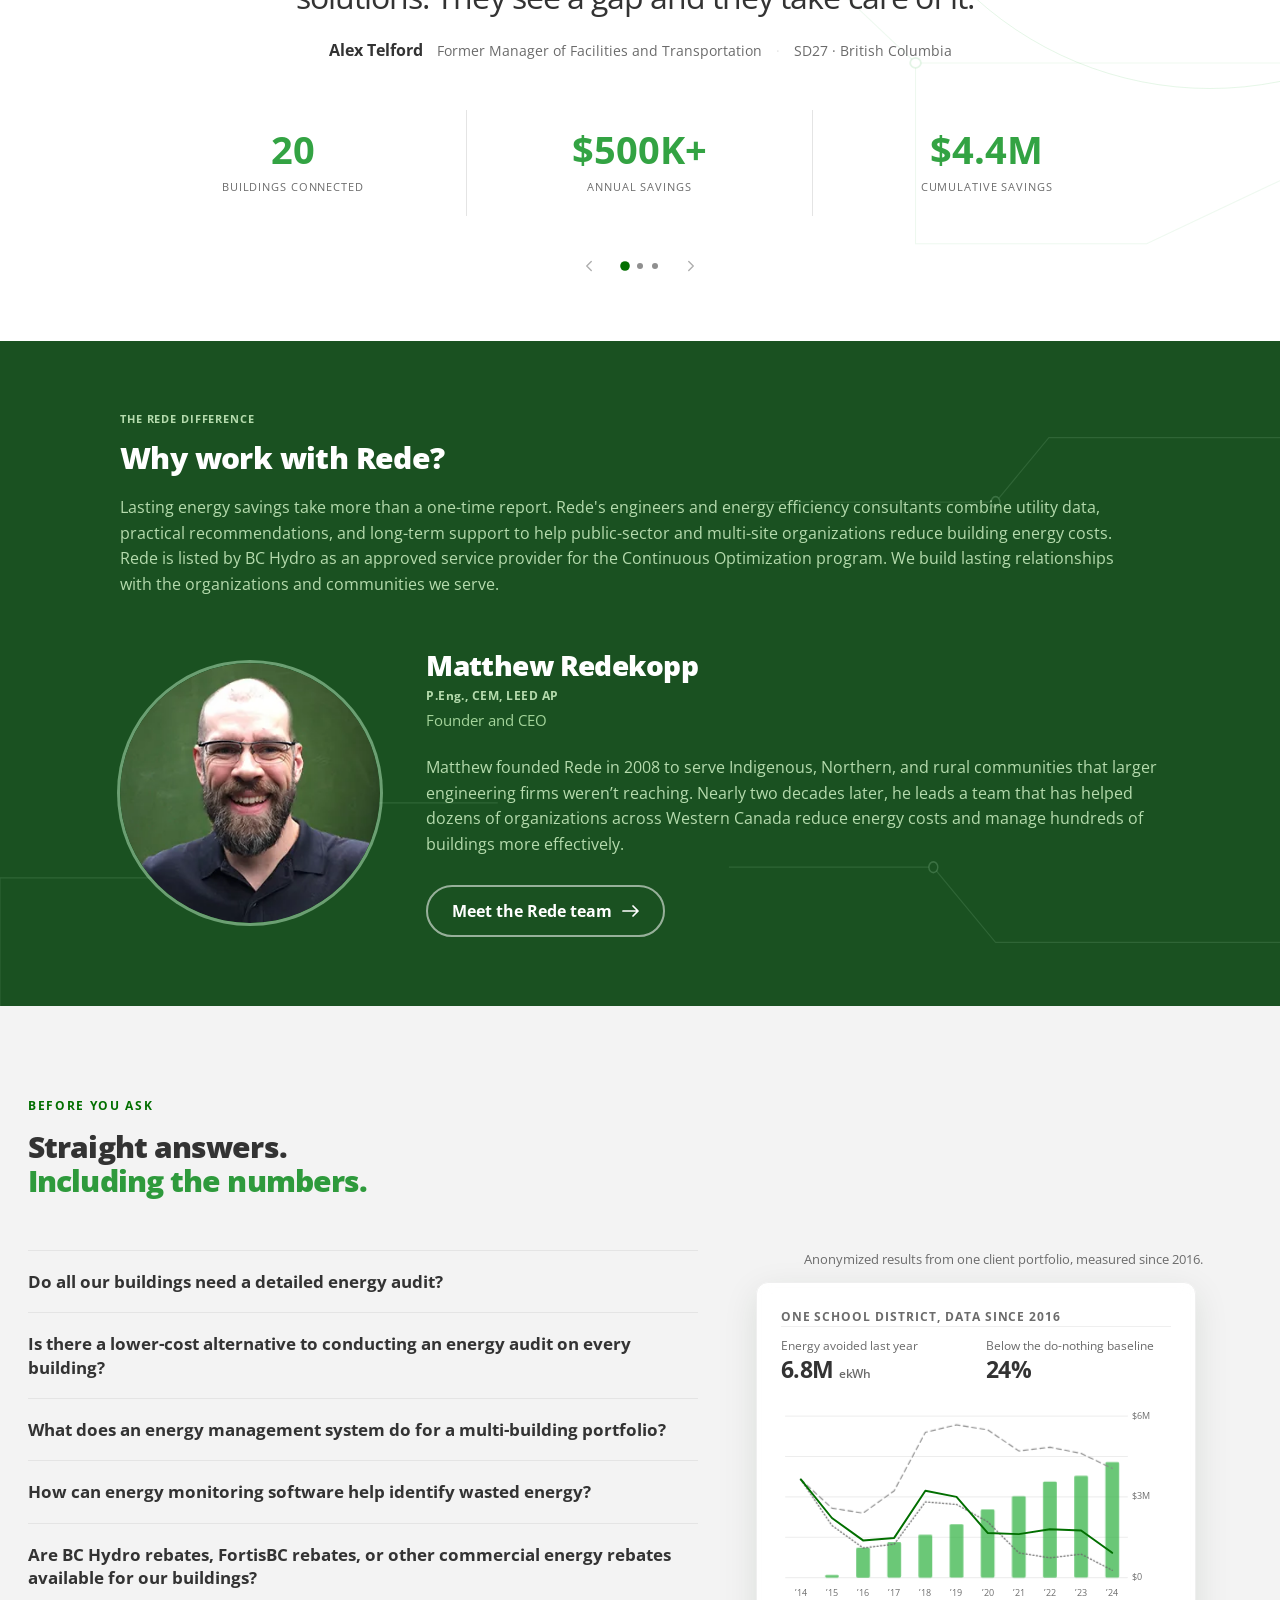
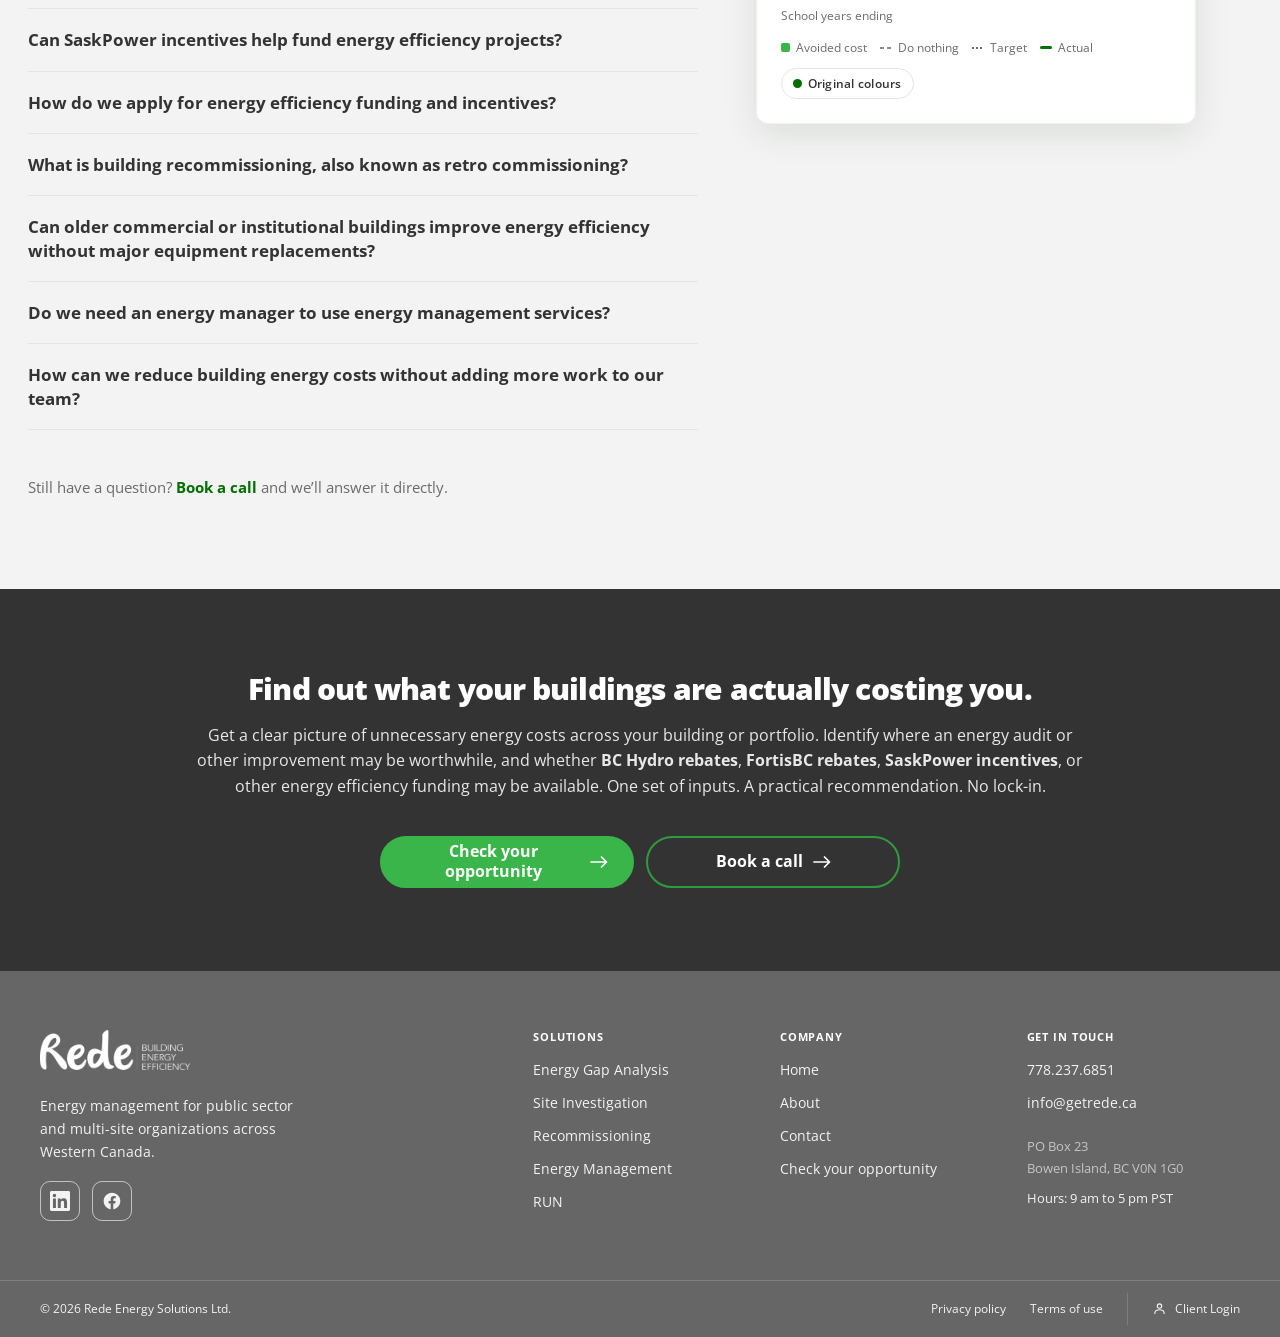
==== commit 7cb07982: "Los colores de la grafica original, con un boton para comparar Medidos sobre la grafica que paso el " ====
--- a/index.html
+++ b/index.html
@@ -13,15 +13,15 @@
 <link rel="preconnect" href="https://fonts.gstatic.com" crossorigin>
 <link href="https://fonts.googleapis.com/css2?family=Open+Sans:wght@400;600;700;800&display=swap" rel="stylesheet">
 
-<link rel="stylesheet" href="css/tokens.css?v=202610231043">
-<link rel="stylesheet" href="css/style.css?v=202610231043">
-<link rel="stylesheet" href="css/d2.css?v=202610231043">
-<link rel="stylesheet" href="css/d2-variantes.css?v=202610231043">
+<link rel="stylesheet" href="css/tokens.css?v=202610231109">
+<link rel="stylesheet" href="css/style.css?v=202610231109">
+<link rel="stylesheet" href="css/d2.css?v=202610231109">
+<link rel="stylesheet" href="css/d2-variantes.css?v=202610231109">
 <!-- selector.css retirado con el selector de version (3/9/2026): solo
      define .selector-v y una regla que lo recolocaba en modo edicion.
      Las otras dos paginas lo siguen cargando. -->
 <!-- Regulador de tamano de titulares: herramienta de trabajo -->
-<link rel="stylesheet" href="css/ajuste-titulos.css?v=202610231043">
+<link rel="stylesheet" href="css/ajuste-titulos.css?v=202610231109">
 </head>
 <body class="d2 home-page">
 
@@ -6471,26 +6471,30 @@
     meetingsUrl: ''
   };
 </script>
-<script src="js/d2-hubspot.js?v=202610231014"></script>
-<script src="js/main.js?v=202610231014"></script>
-<script src="js/d2.js?v=202610231014"></script>
-<script src="js/d2-carrusel.js?v=202610231014"></script>
-<script src="js/d2-panel.js?v=202610231014"></script>
-<script src="js/d2-header.js?v=202610231014"></script>
-<script src="js/d2-foco.js?v=202610231014"></script>
-<script src="js/d2-calc-vivo.js?v=202610231014"></script>
-<script src="js/d2-resenas.js?v=202610231014"></script>
-<script src="js/d2-res-centrada.js?v=202610231014"></script>
-<script src="js/d2-mapa-cartera.js?v=202610231014"></script>
-  <script src="js/d2-mapa-zonas.js?v=202610231014"></script>
-<script src="js/d2-faq.js?v=202610231014"></script>
-<script src="js/d2-rutas-onda.js?v=202610231014"></script>
-<script src="js/d2-rutas-senal.js?v=202610231014"></script>
+<script src="js/d2-hubspot.js?v=202610231109"></script>
+<script src="js/main.js?v=202610231109"></script>
+<script src="js/d2.js?v=202610231109"></script>
+<script src="js/d2-carrusel.js?v=202610231109"></script>
+<script src="js/d2-panel.js?v=202610231109"></script>
+<script src="js/d2-header.js?v=202610231109"></script>
+<script src="js/d2-foco.js?v=202610231109"></script>
+<script src="js/d2-calc-vivo.js?v=202610231109"></script>
+<script src="js/d2-resenas.js?v=202610231109"></script>
+<script src="js/d2-res-centrada.js?v=202610231109"></script>
+<script src="js/d2-mapa-cartera.js?v=202610231109"></script>
+  <script src="js/d2-mapa-zonas.js?v=202610231109"></script>
+<script src="js/d2-faq.js?v=202610231109"></script>
+<script src="js/d2-rutas-onda.js?v=202610231109"></script>
+<script src="js/d2-rutas-senal.js?v=202610231109"></script>
 <!-- El selector de tamano del panel del hero. Sustituye a los dos que
      habia --variantes e imagen de fondo--: esas decisiones estan tomadas.
      Es de PRUEBA y se retira antes de publicar. -->
-<script src="js/d2-calc-entrada.js?v=202610231014"></script>
-<script src="js/d2-composicion.js?v=202610231014"></script>
-<script src="js/ajuste-titulos.js?v=202610231014"></script>
+<script src="js/d2-calc-entrada.js?v=202610231109"></script>
+<script src="js/d2-composicion.js?v=202610231109"></script>
+<script src="js/ajuste-titulos.js?v=202610231109"></script>
+  <!-- EL BOTON DE PALETA DE LA GRAFICA (23/10/2026)
+       Temporal, para comparar los colores actuales con los de la
+       grafica que paso el cliente. Se retira al elegir una. -->
+  <script src="js/gr-paleta.js?v=202610231109" defer></script>
 </body>
 </html>
--- a/css/d2-variantes.css
+++ b/css/d2-variantes.css
@@ -15108,6 +15108,89 @@
   }
 }
 
+/* ==========================================================================
+   LOS COLORES DE LA GRAFICA ORIGINAL (23/10/2026)
+
+   Medidos sobre la grafica que paso el cliente, la de "Cumulative Savings
+   $4,438,000". El ambar se leyo pixel a pixel; los tres de las lineas son
+   los colores por defecto de Excel, que es con lo que esta hecha:
+
+     Do Nothing  #4472C4  azul
+     Target      #ED7D31  naranja
+     Actual      #70AD47  verde
+     Barras      #FFC000  ambar
+
+   El naranja estaba descartado desde el 11/9 porque "el manual lo
+   menciona sin dar su valor". Ahora el valor existe, medido de su propia
+   grafica.
+
+   Entran solo con data-paleta="original" en el <svg>. Sin ese atributo
+   la grafica se ve como hasta ahora, asi que el boton compara las dos en
+   vivo sin tocar nada mas: ni grosores, ni punteados, ni animaciones.
+   ========================================================================== */
+.d2 .hero-gr[data-paleta="original"] .hero-gr__barras rect {
+  fill: #FFC000;
+}
+
+.d2 .hero-gr[data-paleta="original"] .hero-gr__linea--nada {
+  stroke: #4472C4;
+}
+
+.d2 .hero-gr[data-paleta="original"] .hero-gr__linea--meta {
+  stroke: #ED7D31;
+}
+
+.d2 .hero-gr[data-paleta="original"] .hero-gr__linea--real {
+  stroke: #70AD47;
+}
+
+/* La leyenda acompana: sus muestras pintan el color de la serie que
+   representan, asi que cambian con ella. El contenedor lleva el atributo
+   para que las cuatro se muevan a la vez. */
+.d2 [data-paleta="original"] .d2-hero__punto--ahorro { background: #FFC000; }
+.d2 [data-paleta="original"] .d2-hero__punto--nada   { background: #4472C4; }
+.d2 [data-paleta="original"] .d2-hero__punto--meta   { background: #ED7D31; }
+.d2 [data-paleta="original"] .d2-hero__punto--real   { background: #70AD47; }
+
+/* EL BOTON DE COMPARACION
+
+   Temporal, para que el cliente vea las dos. Va pegado a la esquina de
+   la grafica y en gris, para que no se confunda con los controles de la
+   pagina. */
+.d2 .gr-paleta {
+  display: inline-flex;
+  align-items: center;
+  gap: 6px;
+  margin: 10px 0 0;
+  padding: 5px 11px;
+  border: 1px solid var(--c-borde, #E4E4E4);
+  border-radius: 999px;
+  background: var(--c-blanco, #FFFFFF);
+  font-family: inherit;
+  font-size: 12px;
+  font-weight: 600;
+  letter-spacing: .02em;
+  color: var(--c-texto, #333333);
+  cursor: pointer;
+  transition: border-color .18s ease, background .18s ease;
+}
+
+.d2 .gr-paleta:hover {
+  border-color: var(--c-verde, #39B54A);
+  background: var(--c-verde-claro, #E8F5E8);
+}
+
+.d2 .gr-paleta__punto {
+  width: 9px;
+  height: 9px;
+  border-radius: 50%;
+  background: var(--c-verde-hover, #026F00);
+}
+
+.d2 .gr-paleta[aria-pressed="true"] .gr-paleta__punto {
+  background: #4472C4;
+}
+
 /* Sin movimiento: el grafico se ve entero desde el principio. */
 @media (prefers-reduced-motion: reduce) {
   .d2 .hero-gr__barras rect,
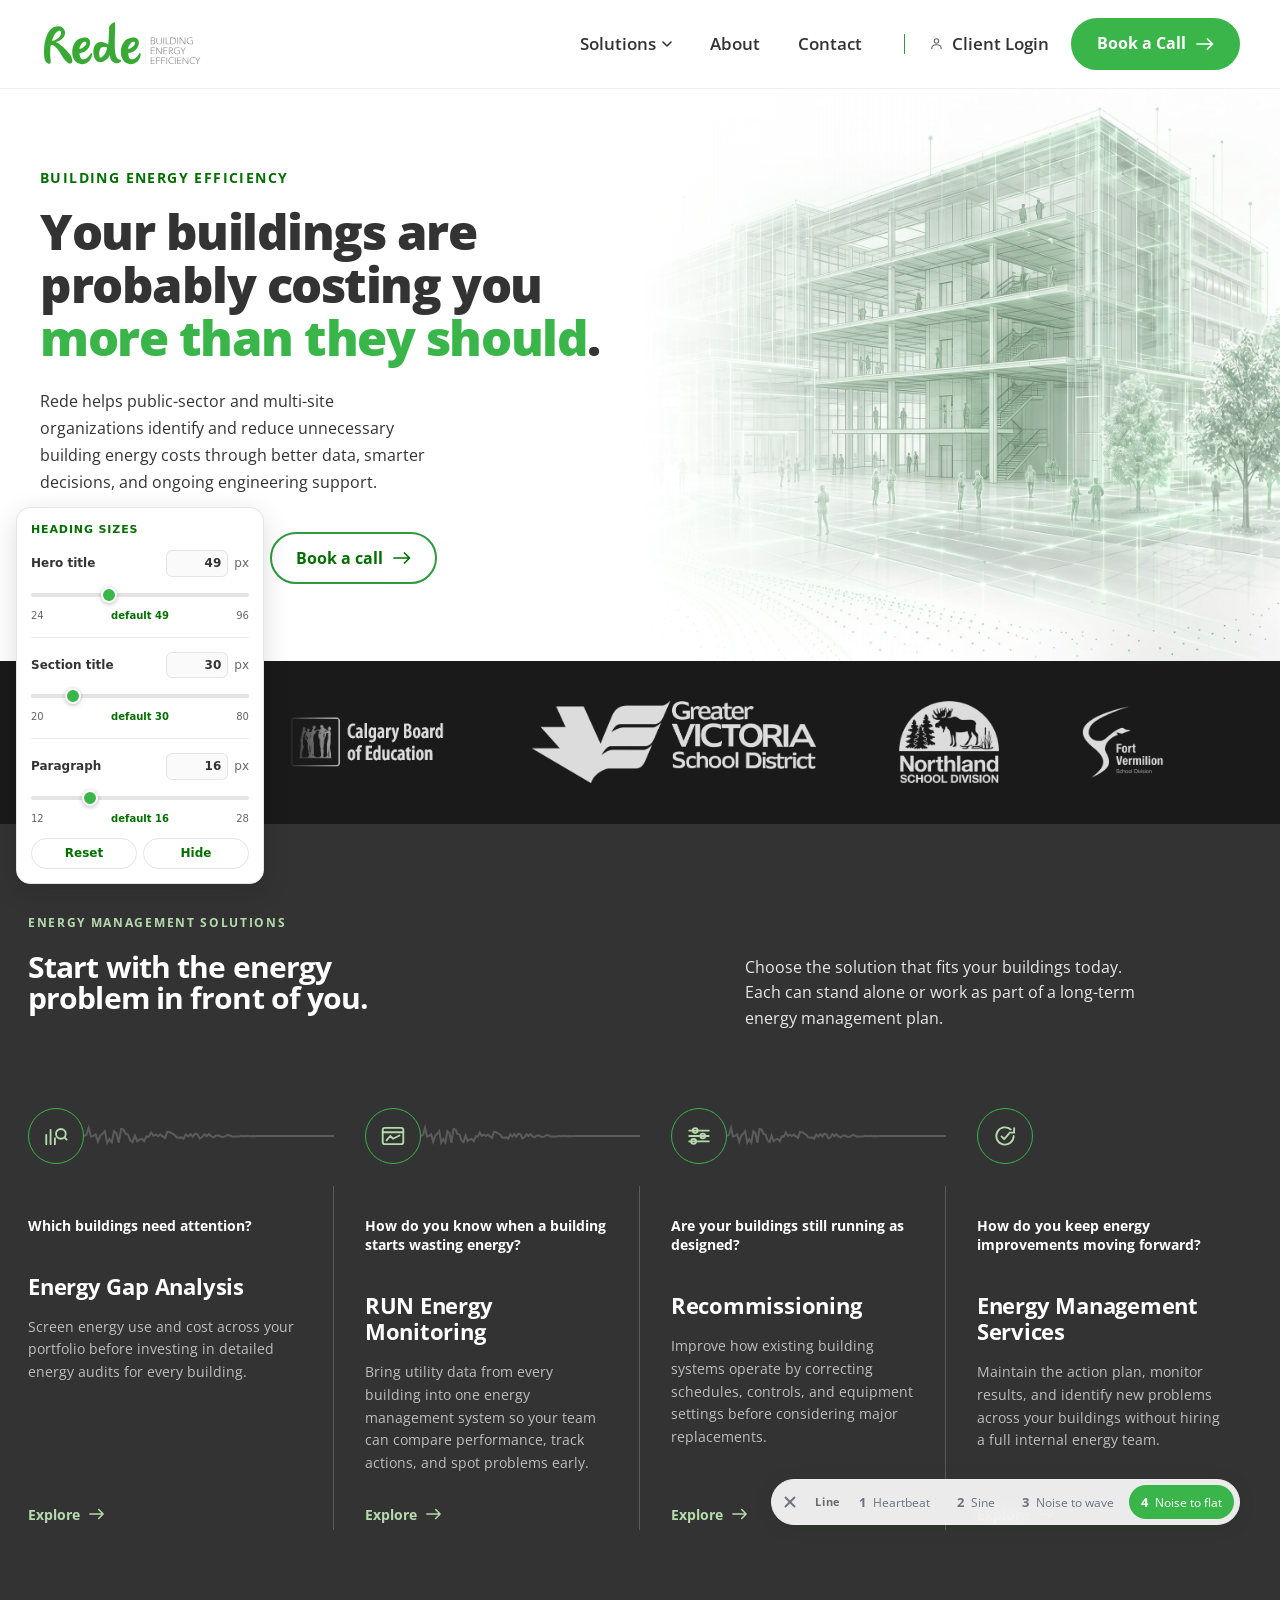
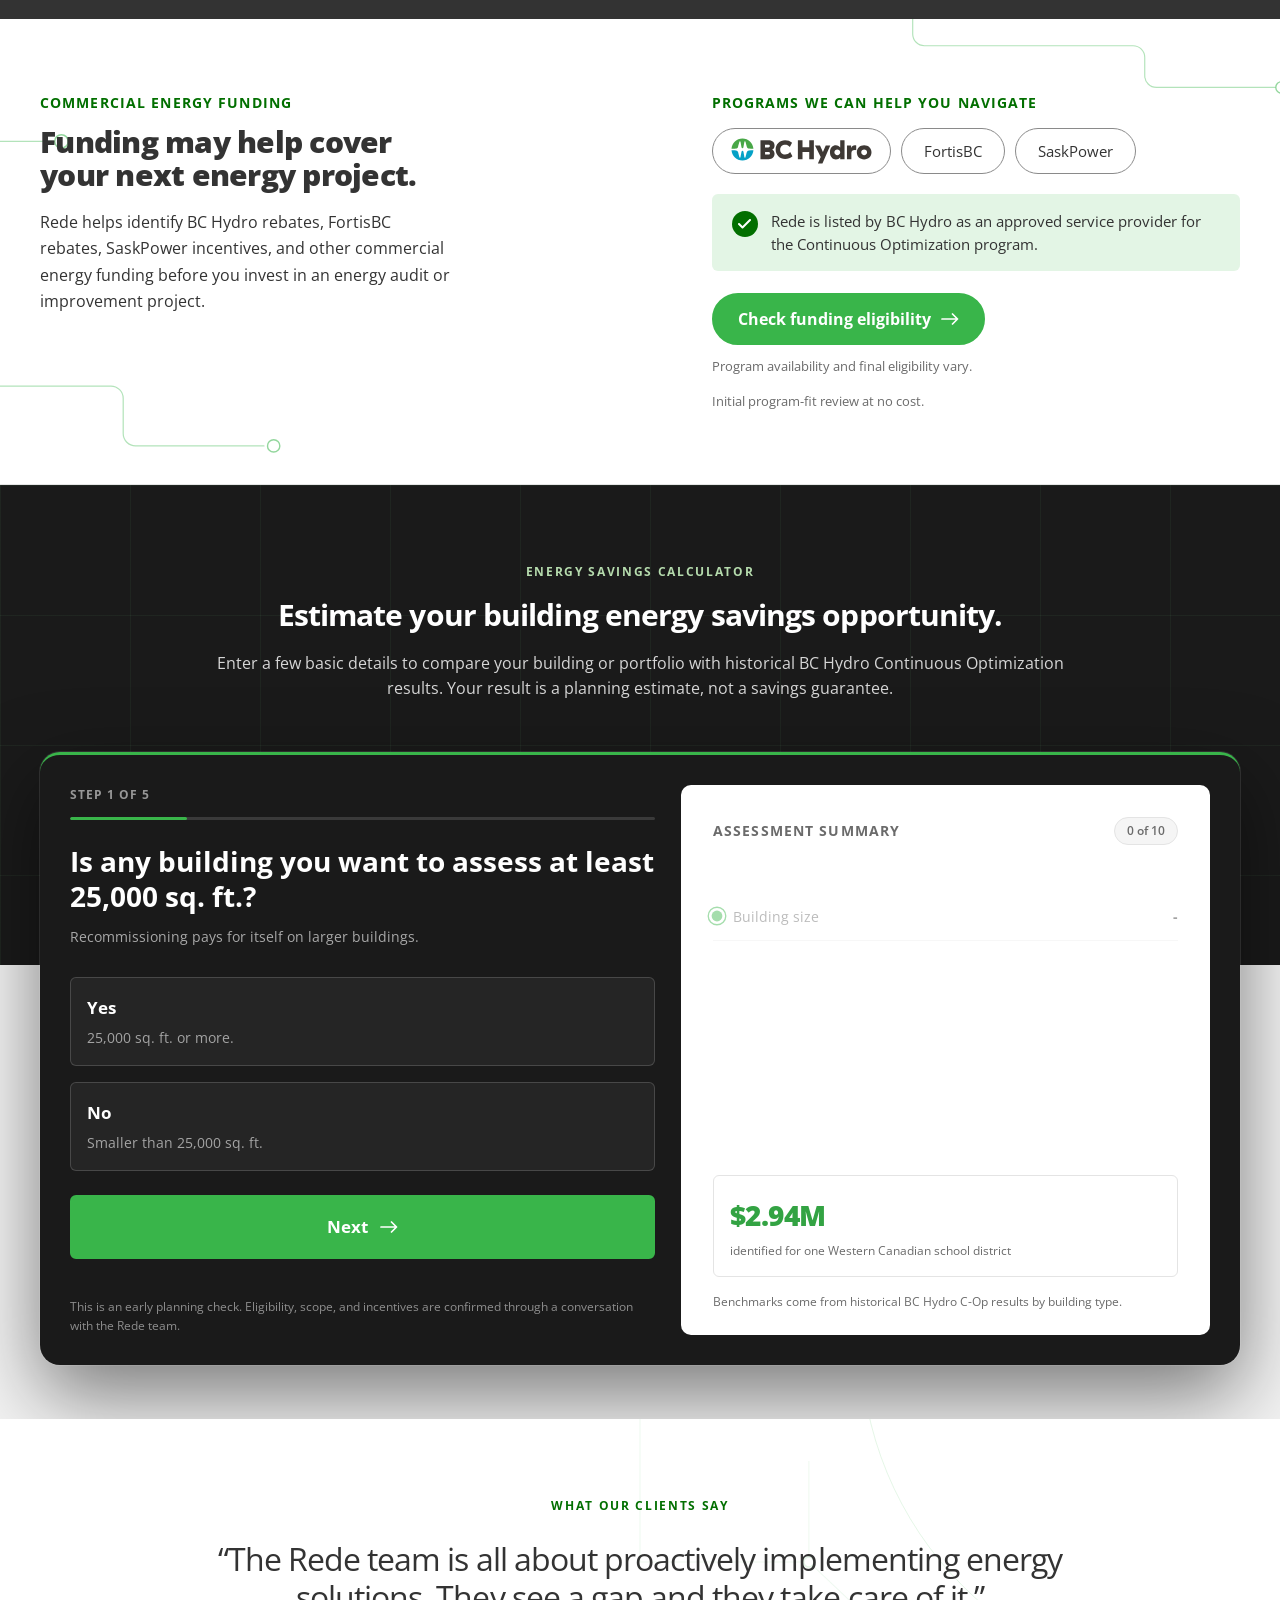
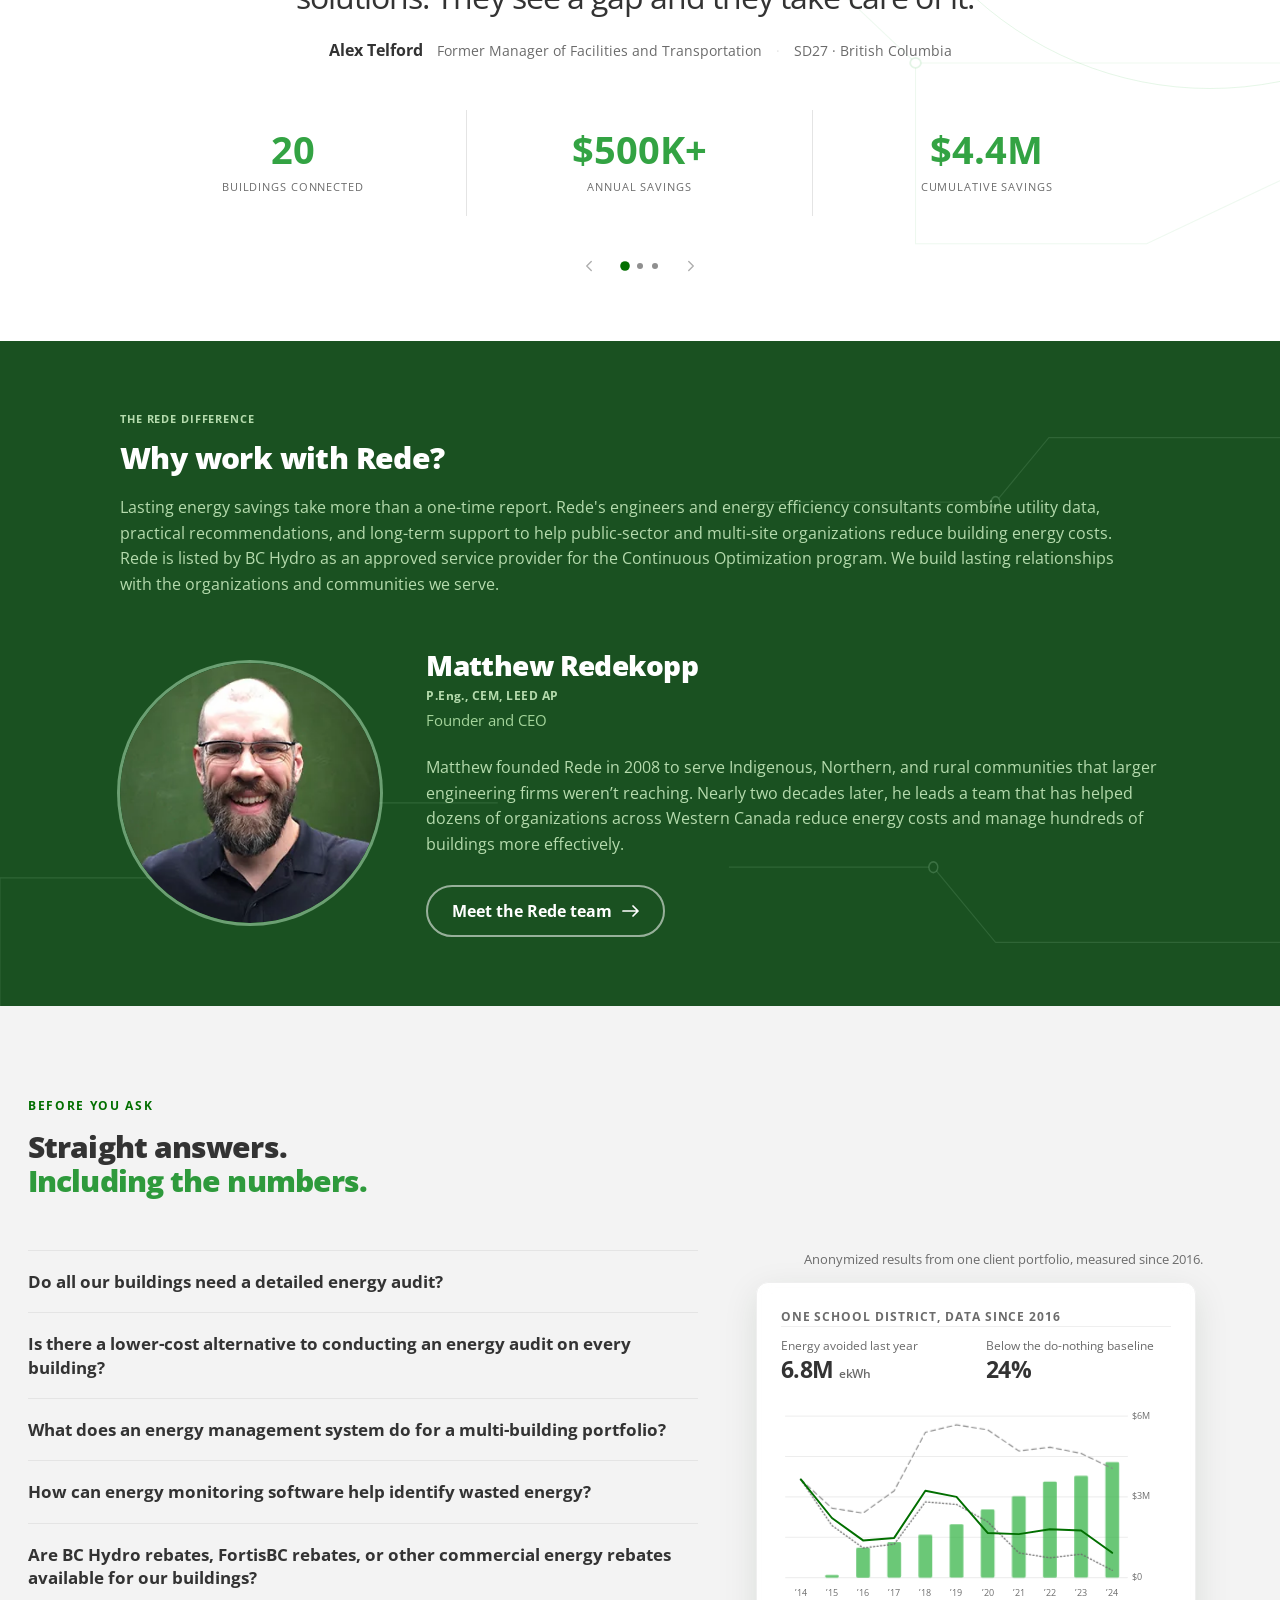
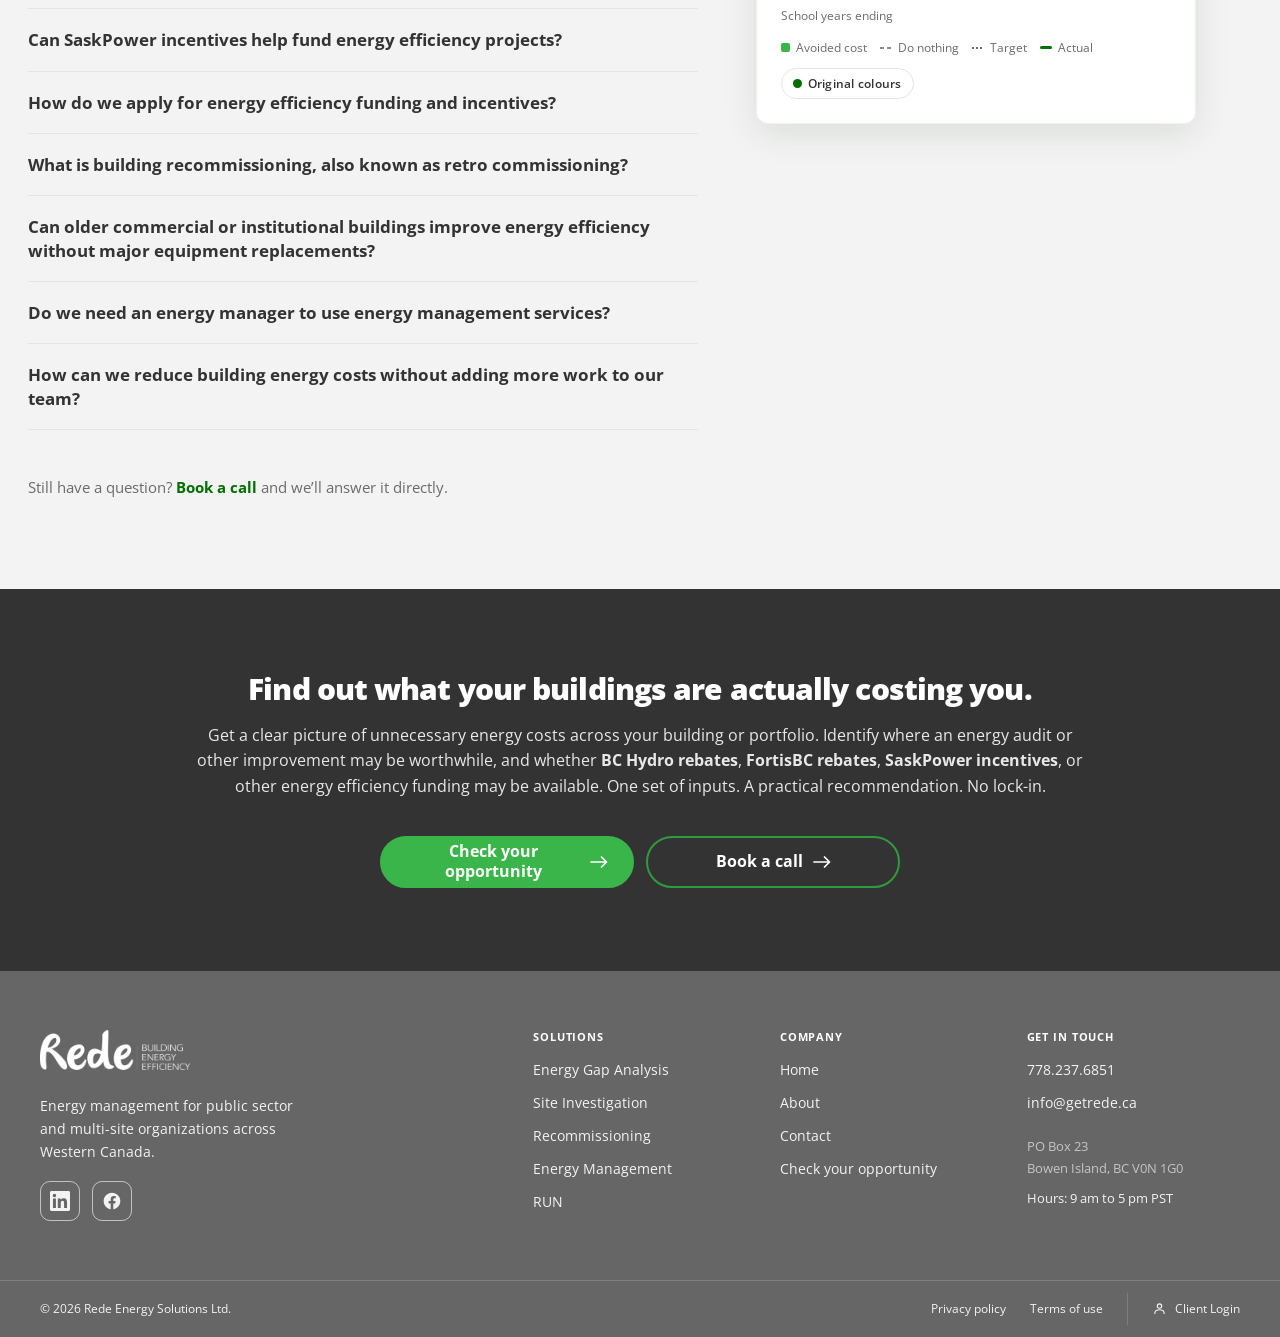
==== commit a5a8877d: "El titular de la home: "Your buildings are probably costing you..." Lo pide el usuario, con "more th" ====
--- a/index.html
+++ b/index.html
@@ -13,15 +13,15 @@
 <link rel="preconnect" href="https://fonts.gstatic.com" crossorigin>
 <link href="https://fonts.googleapis.com/css2?family=Open+Sans:wght@400;600;700;800&display=swap" rel="stylesheet">
 
-<link rel="stylesheet" href="css/tokens.css?v=202610231109">
-<link rel="stylesheet" href="css/style.css?v=202610231109">
-<link rel="stylesheet" href="css/d2.css?v=202610231109">
-<link rel="stylesheet" href="css/d2-variantes.css?v=202610231109">
+<link rel="stylesheet" href="css/tokens.css?v=202610231214">
+<link rel="stylesheet" href="css/style.css?v=202610231214">
+<link rel="stylesheet" href="css/d2.css?v=202610231214">
+<link rel="stylesheet" href="css/d2-variantes.css?v=202610231214">
 <!-- selector.css retirado con el selector de version (3/9/2026): solo
      define .selector-v y una regla que lo recolocaba en modo edicion.
      Las otras dos paginas lo siguen cargando. -->
 <!-- Regulador de tamano de titulares: herramienta de trabajo -->
-<link rel="stylesheet" href="css/ajuste-titulos.css?v=202610231109">
+<link rel="stylesheet" href="css/ajuste-titulos.css?v=202610231214">
 </head>
 <body class="d2 home-page">
 
@@ -273,7 +273,7 @@
           <p class="d2-hero__eyebrow d2-entra">Building Energy Efficiency</p>
 
           <h1 class="d2-hero__titulo d2-entra">
-            Cut energy costs without adding more to <span class="acento">your team</span>.
+            Your buildings are probably costing you <span class="acento">more than they should</span>.
           </h1>
 
           <p class="d2-hero__lead d2-entra">
@@ -322,7 +322,7 @@
           <p class="d2-hero__eyebrow d2-entra">Building Energy Efficiency</p>
 
           <h1 class="d2-hero__titulo d2-entra">
-            Cut energy costs without adding more to <span class="acento">your team</span>.
+            Your buildings are probably costing you <span class="acento">more than they should</span>.
           </h1>
 
           <p class="d2-hero__lead d2-entra">
@@ -363,7 +363,7 @@
           <p class="d2-hero__eyebrow d2-entra">Building Energy Efficiency</p>
 
           <h1 class="d2-hero__titulo d2-entra">
-            Cut energy costs without adding more to <span class="acento">your team</span>.
+            Your buildings are probably costing you <span class="acento">more than they should</span>.
           </h1>
 
           <p class="d2-hero__lead d2-entra">
--- a/css/d2-variantes.css
+++ b/css/d2-variantes.css
@@ -15148,9 +15148,19 @@
    representan, asi que cambian con ella. El contenedor lleva el atributo
    para que las cuatro se muevan a la vez. */
 .d2 [data-paleta="original"] .d2-hero__punto--ahorro { background: #FFC000; }
-.d2 [data-paleta="original"] .d2-hero__punto--nada   { background: #4472C4; }
-.d2 [data-paleta="original"] .d2-hero__punto--meta   { background: #ED7D31; }
 .d2 [data-paleta="original"] .d2-hero__punto--real   { background: #70AD47; }
+
+/* Estas dos NO son color plano: su guion y su punto los dibuja un
+   degradado repetido, con el color dentro. Hay que reescribir el
+   degradado, no el fondo: `background` a secas pisa background-image y
+   las dejaba en barra solida, perdiendo el patron que las distingue. */
+.d2 [data-paleta="original"] .d2-hero__punto--nada {
+  background-image: linear-gradient(to right, #4472C4 0 4px, transparent 4px 7px);
+}
+
+.d2 [data-paleta="original"] .d2-hero__punto--meta {
+  background-image: linear-gradient(to right, #ED7D31 0 2px, transparent 2px 4px);
+}
 
 /* EL BOTON DE COMPARACION
 
--- a/css/ajuste-titulos.css
+++ b/css/ajuste-titulos.css
@@ -196,11 +196,26 @@
   font-size: clamp(2.25rem, 1.3rem + 3.4vw, 49px);
 }
 
-.d2 :is(.ct__titulo, .d2-acceso__titulo) {
+.d2 .ct__titulo {
   font-size: clamp(32px, 3.6vw, 49px);
 }
 
-body[style*="--fs-h1"] :is(.d2-hero__titulo, .ct__titulo, .d2-acceso__titulo) {
+/* Client Login aparte (23/10/2026): "Rede Utility Navigator (RUN)" mide
+   724px a 49 dentro de una caja de 599, asi que rompia en dos lineas. A
+   38 mide 561 y entra con 37 de margen; a 40 entraria con 8, que es
+   demasiado justo para aguantar cualquier cambio.
+
+   Es el nombre de un producto, y un nombre propio no deberia partirse
+   por la mitad. */
+.d2 .d2-acceso__titulo {
+  /* El minimo baja a 21: en movil la caja se queda en ~330px y a 27
+     el texto mide 399, asi que volvia a partirse. A 21 mide 310. */
+  font-size: clamp(21px, 3vw, 38px);
+}
+
+/* El titulo de Client Login NO sigue a la barra: con --fs-h1 volveria a
+   49 y a partirse en dos. El de Contact si, que cabe de sobra. */
+body[style*="--fs-h1"] :is(.d2-hero__titulo, .ct__titulo) {
   font-size: var(--fs-h1);
 }
 
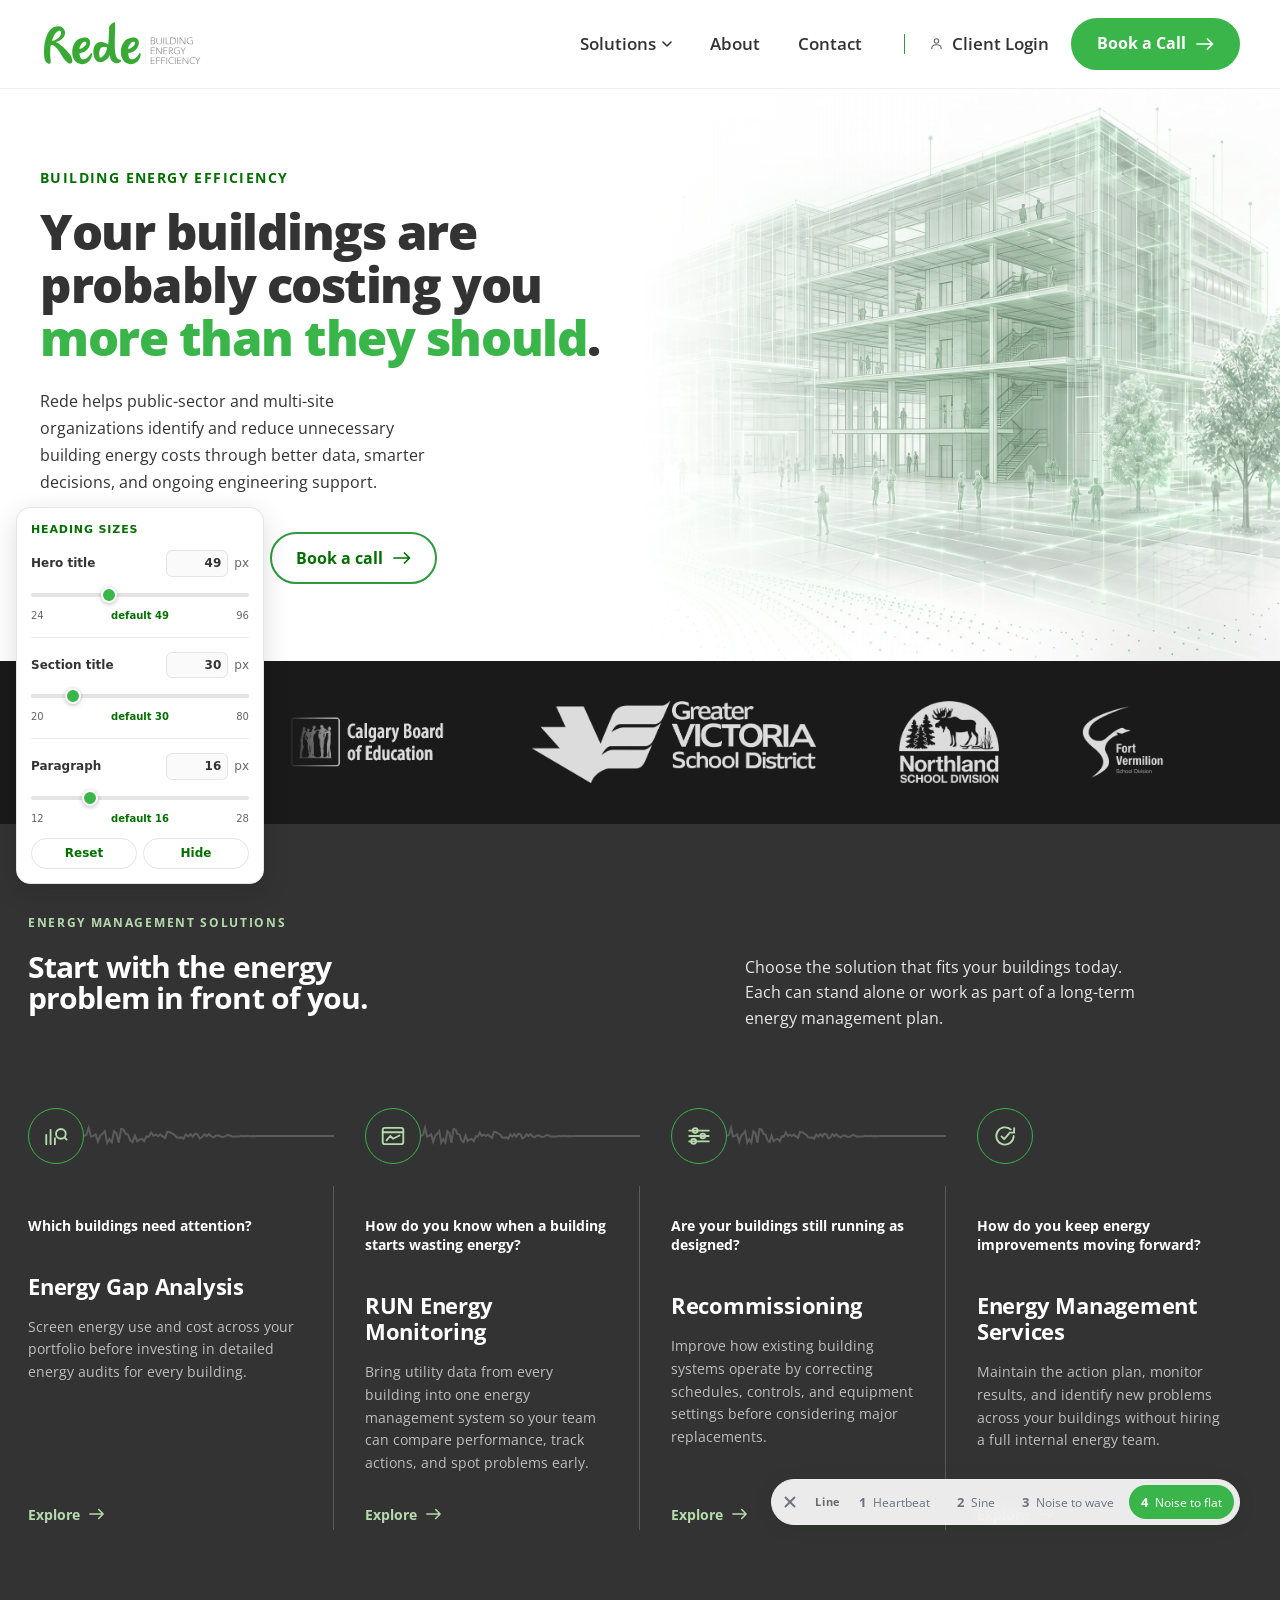
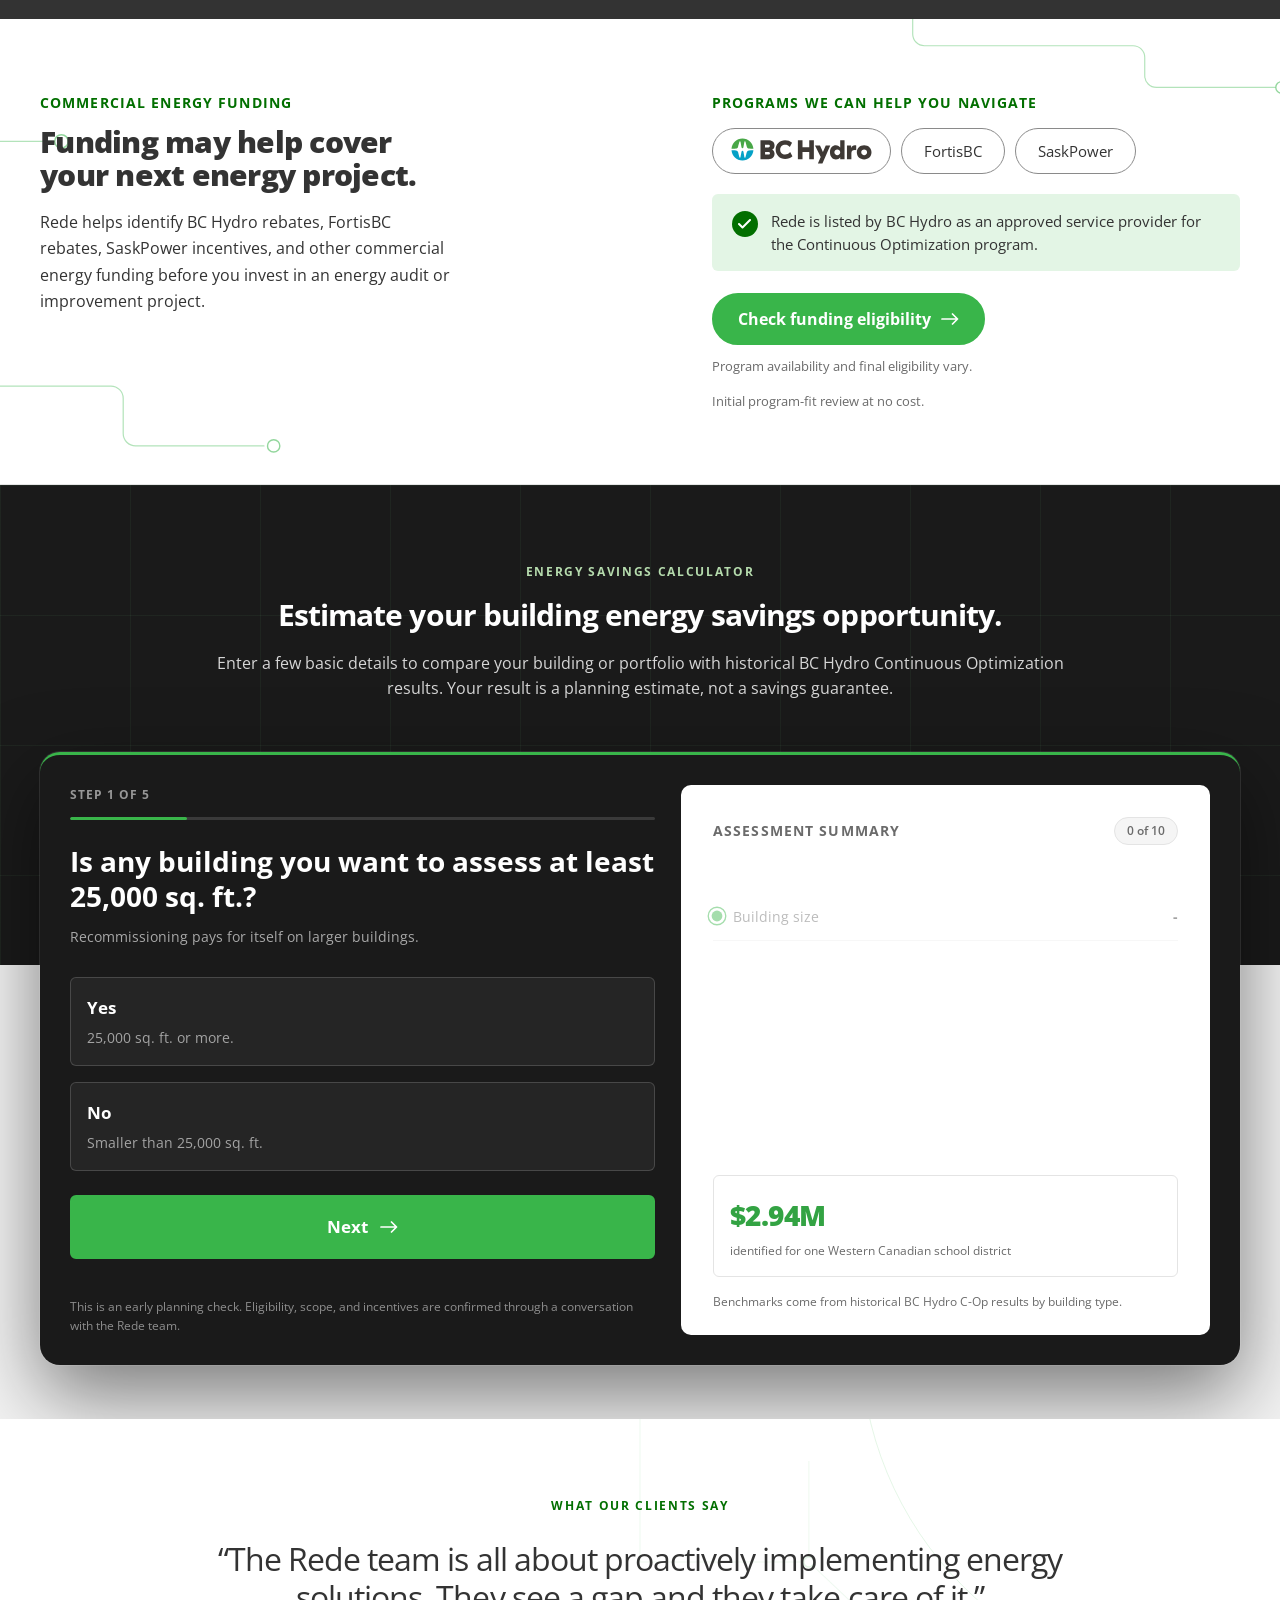
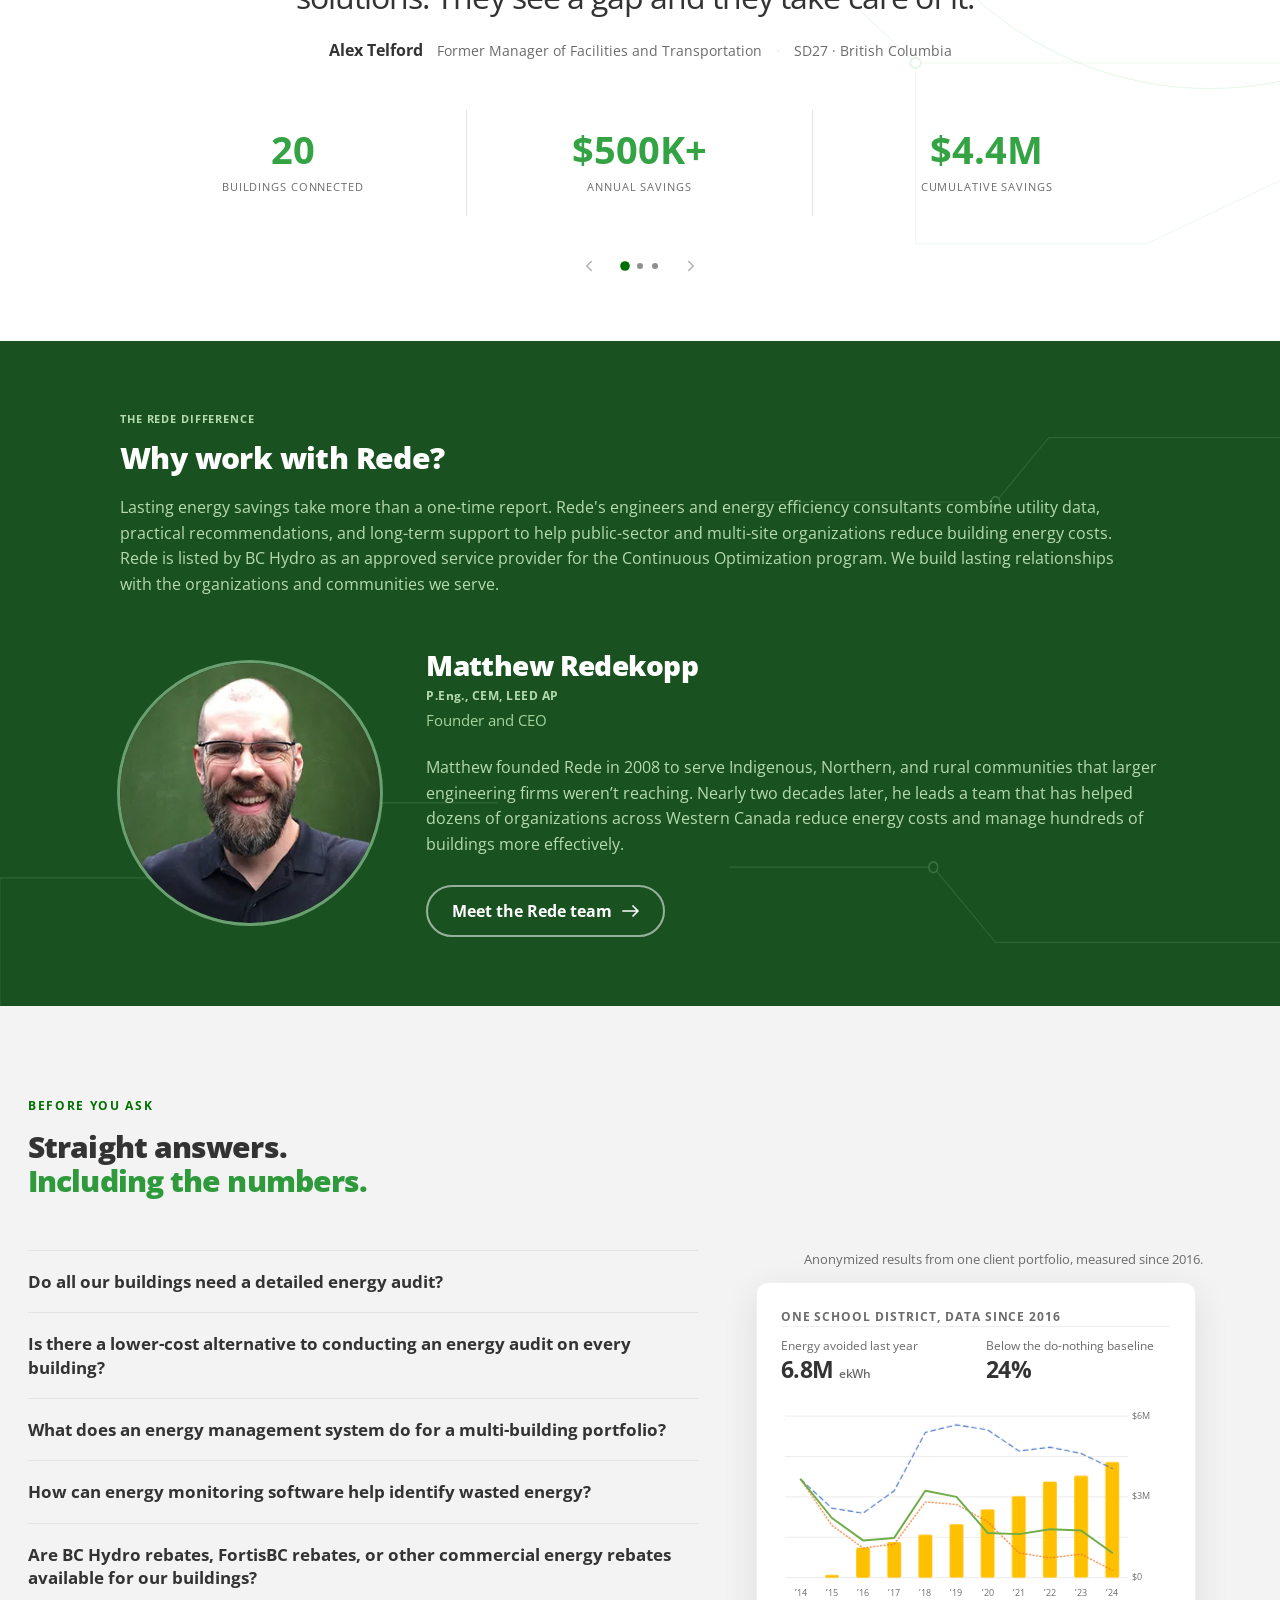
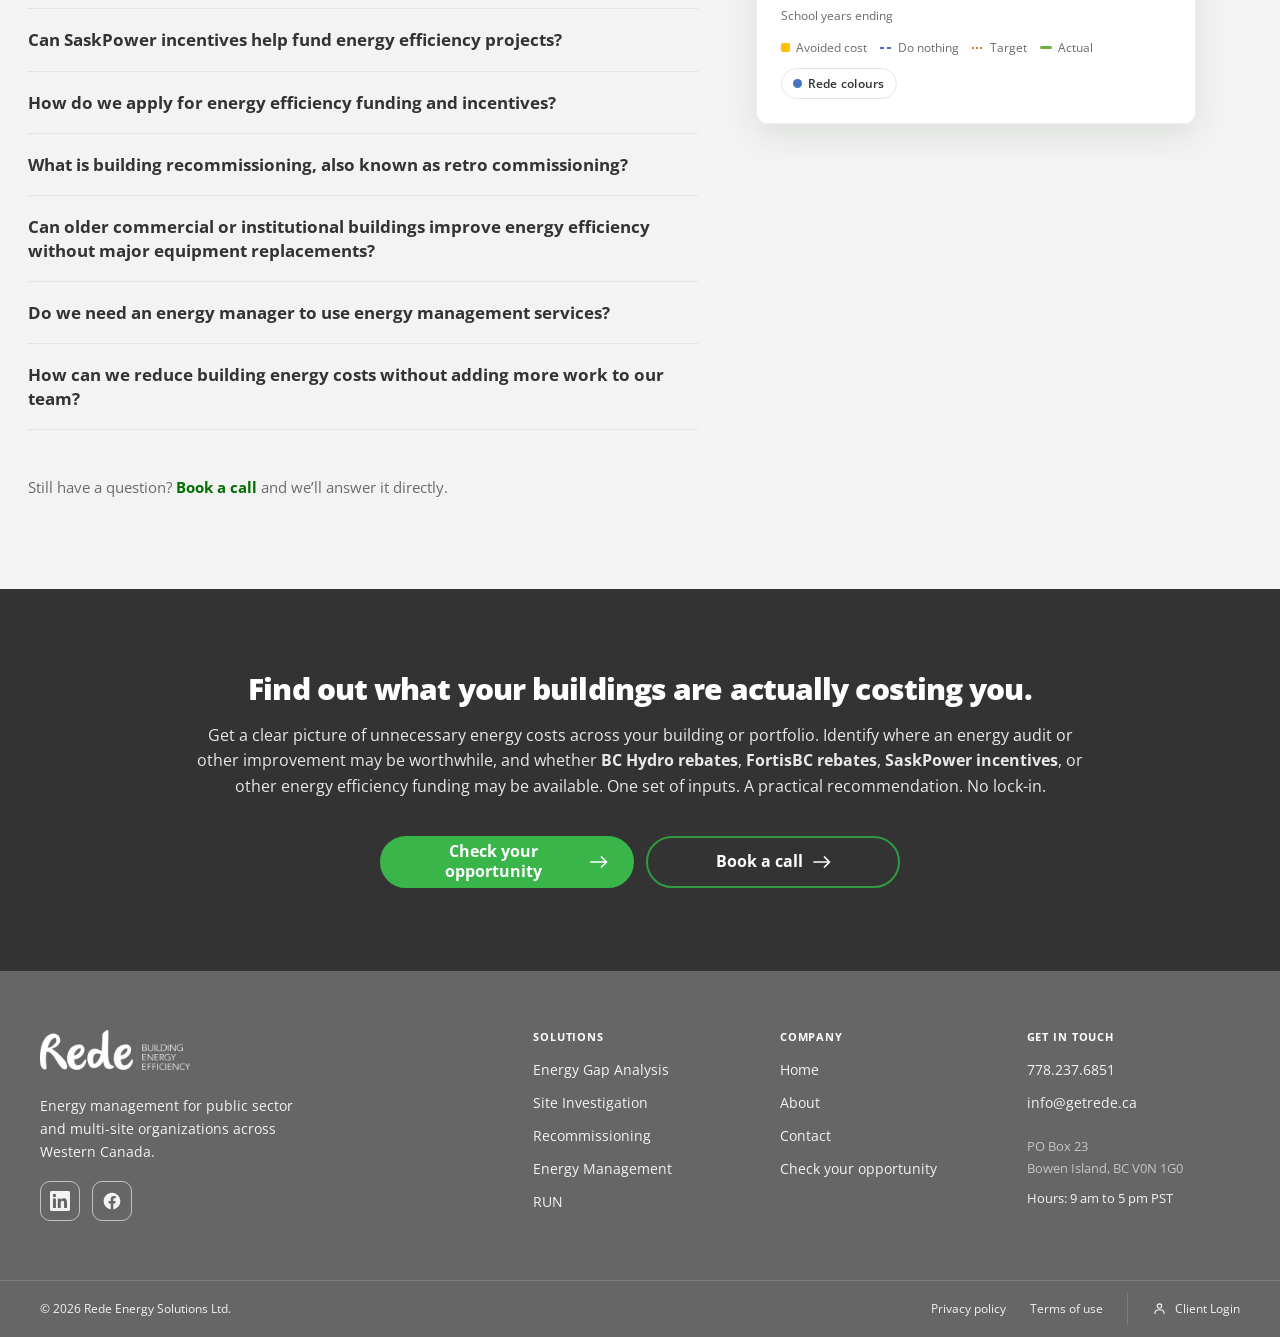
==== commit becf0da7: "La grafica del FAQ arranca con los colores de la original Lo pide el usuario: que al cargar se vean " ====
--- a/index.html
+++ b/index.html
@@ -6471,30 +6471,30 @@
     meetingsUrl: ''
   };
 </script>
-<script src="js/d2-hubspot.js?v=202610231109"></script>
-<script src="js/main.js?v=202610231109"></script>
-<script src="js/d2.js?v=202610231109"></script>
-<script src="js/d2-carrusel.js?v=202610231109"></script>
-<script src="js/d2-panel.js?v=202610231109"></script>
-<script src="js/d2-header.js?v=202610231109"></script>
-<script src="js/d2-foco.js?v=202610231109"></script>
-<script src="js/d2-calc-vivo.js?v=202610231109"></script>
-<script src="js/d2-resenas.js?v=202610231109"></script>
-<script src="js/d2-res-centrada.js?v=202610231109"></script>
-<script src="js/d2-mapa-cartera.js?v=202610231109"></script>
-  <script src="js/d2-mapa-zonas.js?v=202610231109"></script>
-<script src="js/d2-faq.js?v=202610231109"></script>
-<script src="js/d2-rutas-onda.js?v=202610231109"></script>
-<script src="js/d2-rutas-senal.js?v=202610231109"></script>
+<script src="js/d2-hubspot.js?v=202610231243"></script>
+<script src="js/main.js?v=202610231243"></script>
+<script src="js/d2.js?v=202610231243"></script>
+<script src="js/d2-carrusel.js?v=202610231243"></script>
+<script src="js/d2-panel.js?v=202610231243"></script>
+<script src="js/d2-header.js?v=202610231243"></script>
+<script src="js/d2-foco.js?v=202610231243"></script>
+<script src="js/d2-calc-vivo.js?v=202610231243"></script>
+<script src="js/d2-resenas.js?v=202610231243"></script>
+<script src="js/d2-res-centrada.js?v=202610231243"></script>
+<script src="js/d2-mapa-cartera.js?v=202610231243"></script>
+  <script src="js/d2-mapa-zonas.js?v=202610231243"></script>
+<script src="js/d2-faq.js?v=202610231243"></script>
+<script src="js/d2-rutas-onda.js?v=202610231243"></script>
+<script src="js/d2-rutas-senal.js?v=202610231243"></script>
 <!-- El selector de tamano del panel del hero. Sustituye a los dos que
      habia --variantes e imagen de fondo--: esas decisiones estan tomadas.
      Es de PRUEBA y se retira antes de publicar. -->
-<script src="js/d2-calc-entrada.js?v=202610231109"></script>
-<script src="js/d2-composicion.js?v=202610231109"></script>
-<script src="js/ajuste-titulos.js?v=202610231109"></script>
+<script src="js/d2-calc-entrada.js?v=202610231243"></script>
+<script src="js/d2-composicion.js?v=202610231243"></script>
+<script src="js/ajuste-titulos.js?v=202610231243"></script>
   <!-- EL BOTON DE PALETA DE LA GRAFICA (23/10/2026)
        Temporal, para comparar los colores actuales con los de la
        grafica que paso el cliente. Se retira al elegir una. -->
-  <script src="js/gr-paleta.js?v=202610231109" defer></script>
+  <script src="js/gr-paleta.js?v=202610231243" defer></script>
 </body>
 </html>
--- a/css/d2-variantes.css
+++ b/css/d2-variantes.css
@@ -10156,6 +10156,9 @@
 
    auto-fit con minmax: a partir de cierto ancho caben los cuatro en
    linea y por debajo se reparten solos, sin saltos declarados. */
+/* Las filas se estiran para que las fichas igualen su alto. */
+.d2 .d2-faq-dato__tira { align-items: stretch; }
+
 .d2 .d2-faq-dato__tira {
   display: grid;
   /* Cuatro fijas, no auto-fit: con auto-fit salian CINCO pistas para
@@ -10183,6 +10186,11 @@
   display: flex;
   align-items: center;
   gap: 12px;
+  /* 23/10/2026: todas las de una fila, del mismo alto. A 600px la
+     rejilla pasa a dos columnas y el dato mas largo parte en dos, asi
+     que su ficha medi­a 87 y las otras 74. */
+  height: 100%;
+  box-sizing: border-box;
   padding: 16px 18px;
   border: 1px solid var(--c-borde-suave, #EFEFEF);
   border-radius: 10px;
@@ -10226,6 +10234,37 @@
 }
 
 /* El texto. min-width:0 deja que se parta en vez de empujar el circulo. */
+/* EL ROTULO Y EL DATO (23/10/2026)
+
+   Antes cada ficha era una sola frase en negrita a 14px: el rotulo y el
+   dato pesaban igual, y como las columnas miden lo mismo pero los
+   textos no, unas llenaban su linea y otras dejaban una palabra suelta
+   al 15%.
+
+   Ahora llevan la estructura que ya usan las cifras del sitio --$4.4M
+   con "Cumulative savings" debajo--: rotulo corto arriba, dato debajo.
+   Las cuatro tienen dos lineas, asi que ninguna deja hueco raro. */
+.d2 .d2-faq-dato__dato-rot {
+  display: block;
+  margin-bottom: 2px;
+  font-size: 11px;
+  font-weight: var(--fw-bold, 700);
+  letter-spacing: .08em;
+  text-transform: uppercase;
+  line-height: 1.2;
+  /* Gris y no verde: el verde de los iconos ya marca la seccion, y un
+     segundo acento aqui competiria con el dato. */
+  color: var(--c-texto-suave, #6B6B6B);
+}
+
+.d2 .d2-faq-dato__dato-val {
+  display: block;
+  font-size: 15px;
+  font-weight: var(--fw-bold, 700);
+  line-height: 1.25;
+  color: var(--c-texto, #333333);
+}
+
 .d2 .d2-faq-dato__dato-txt {
   min-width: 0;
   font-size: var(--fs-small, .875rem);
